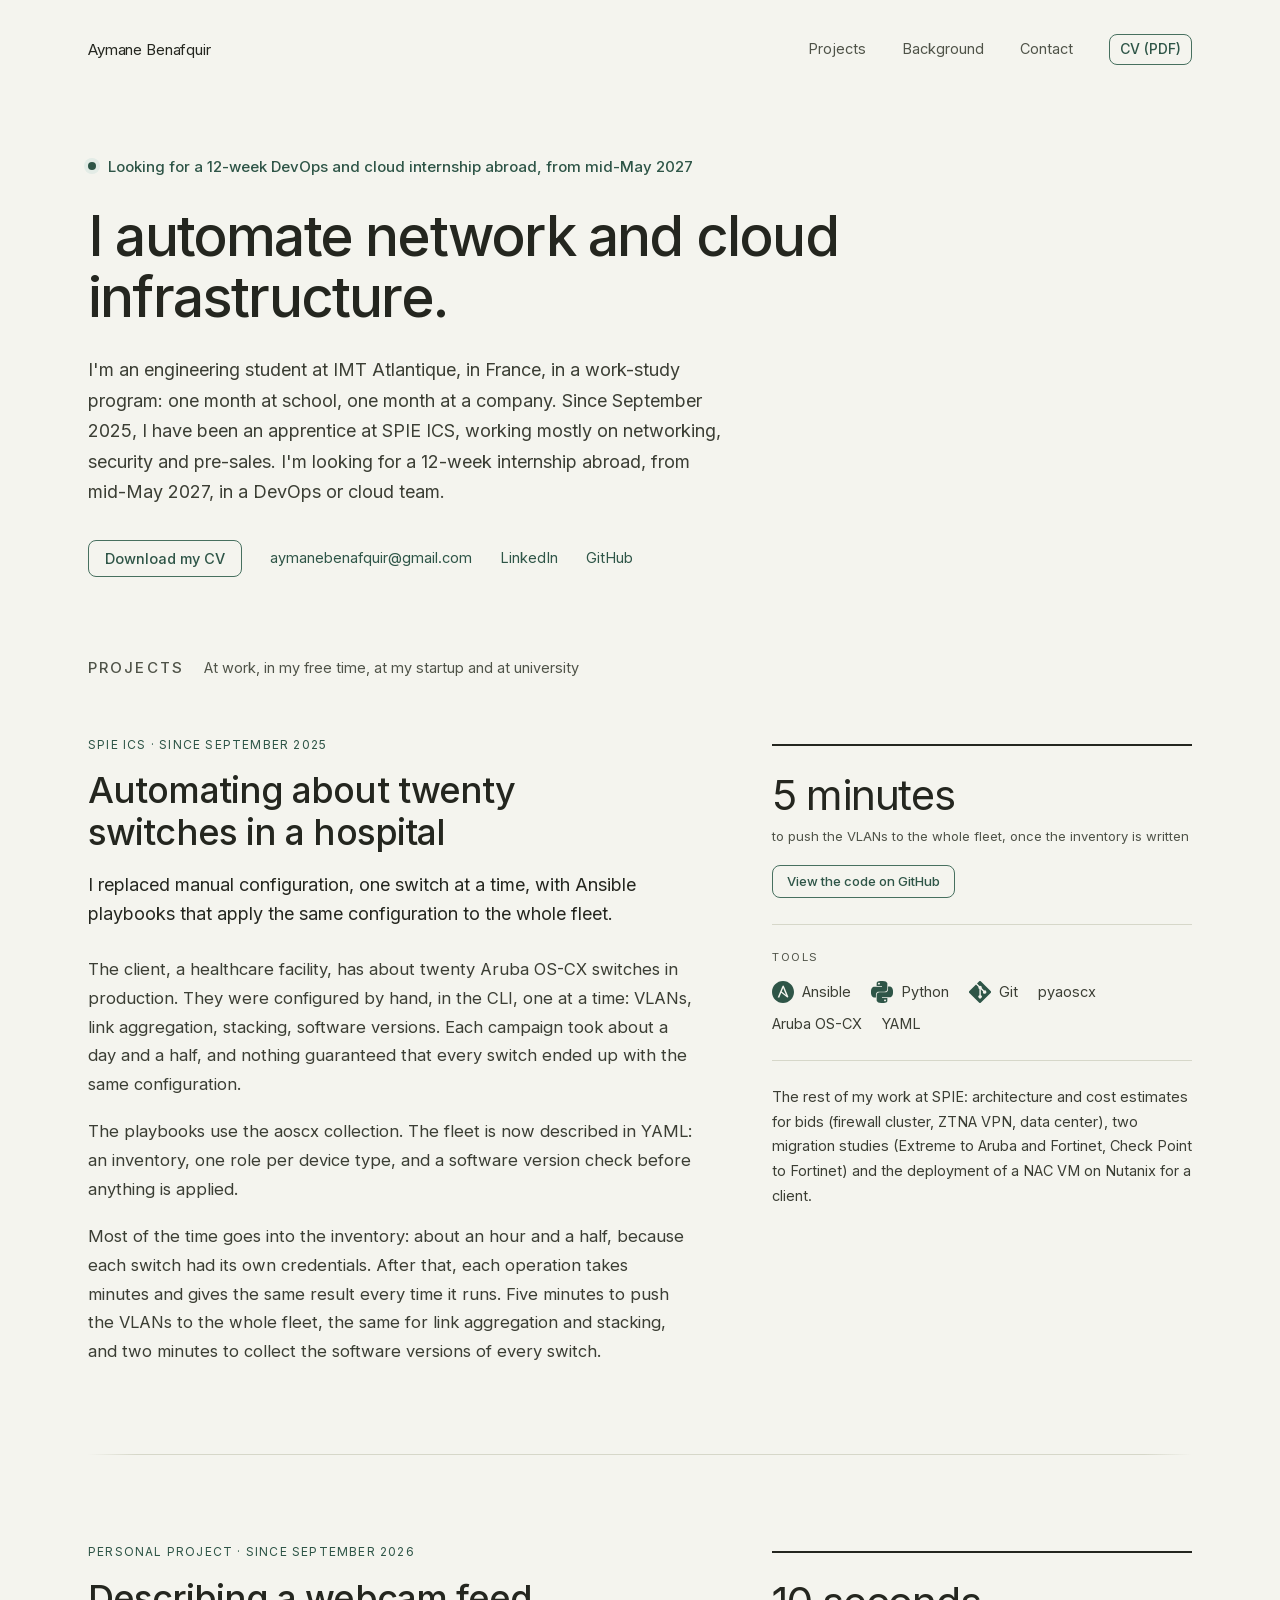
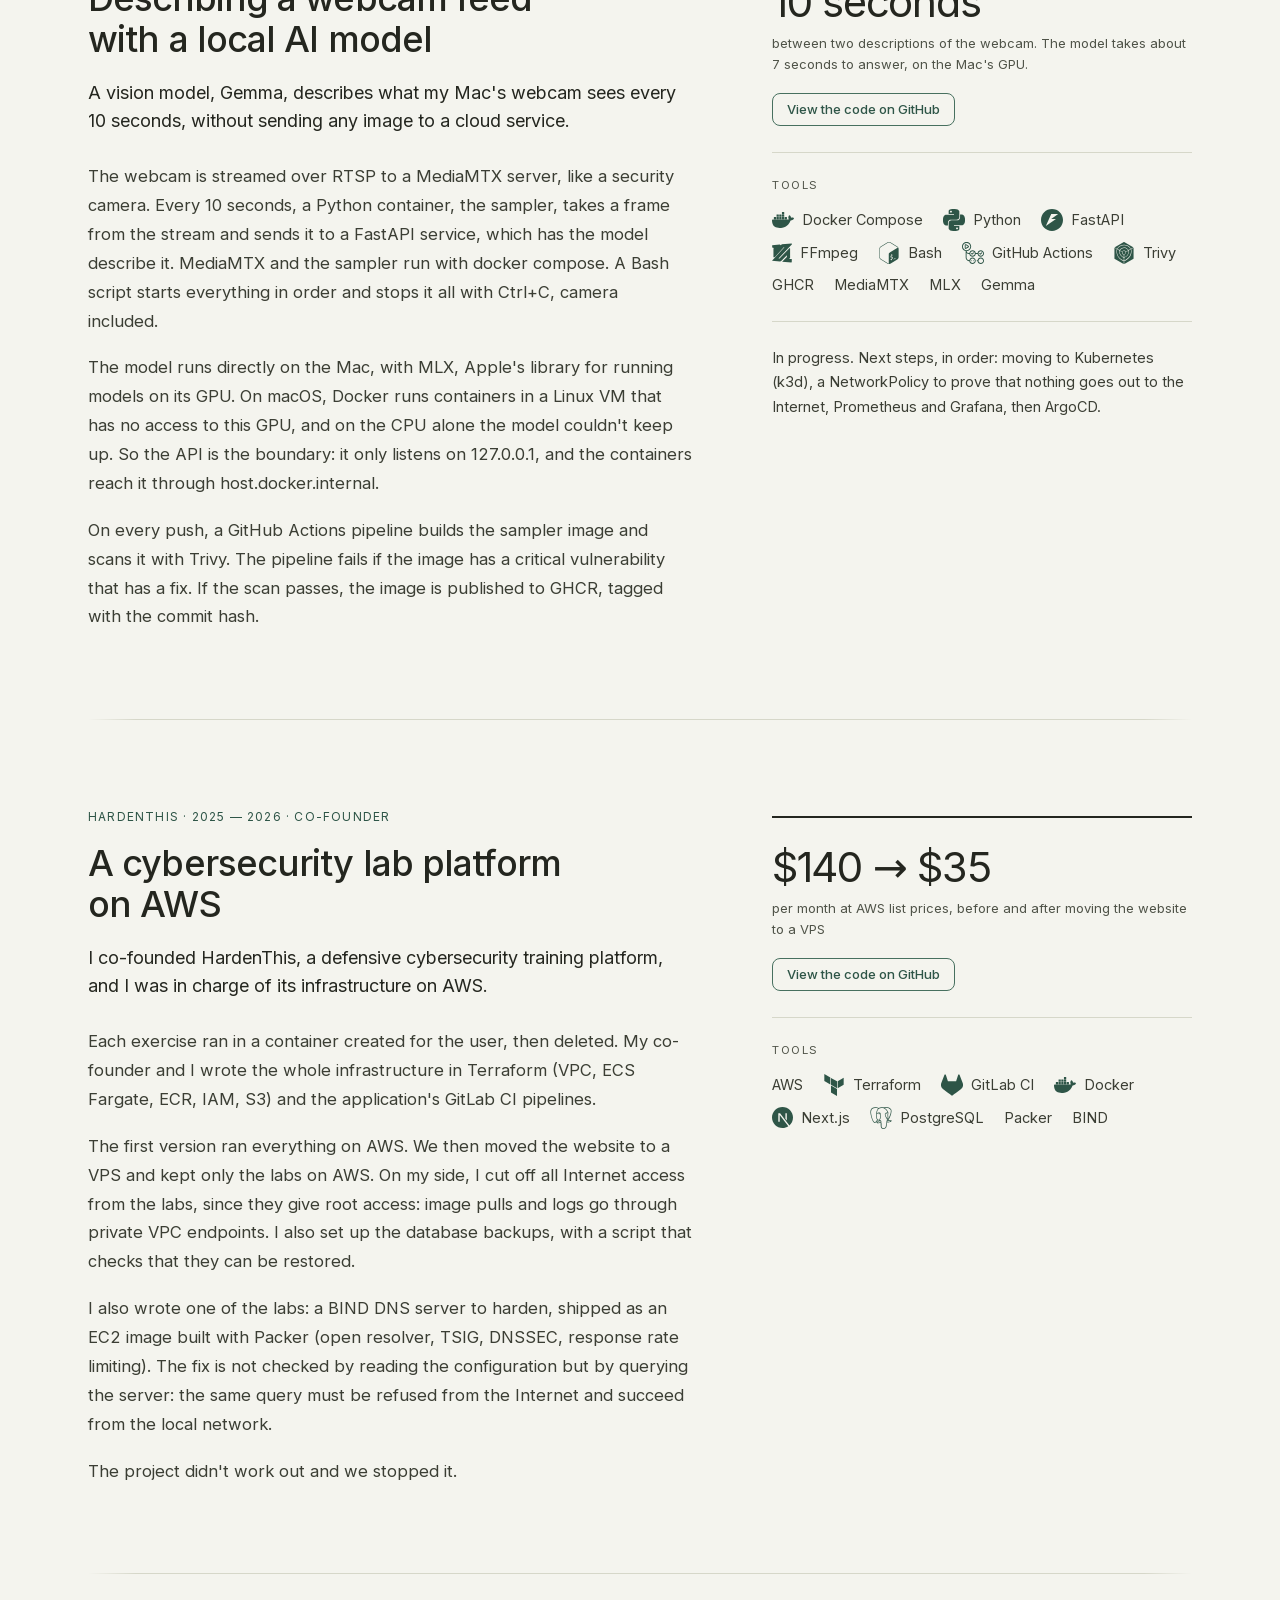
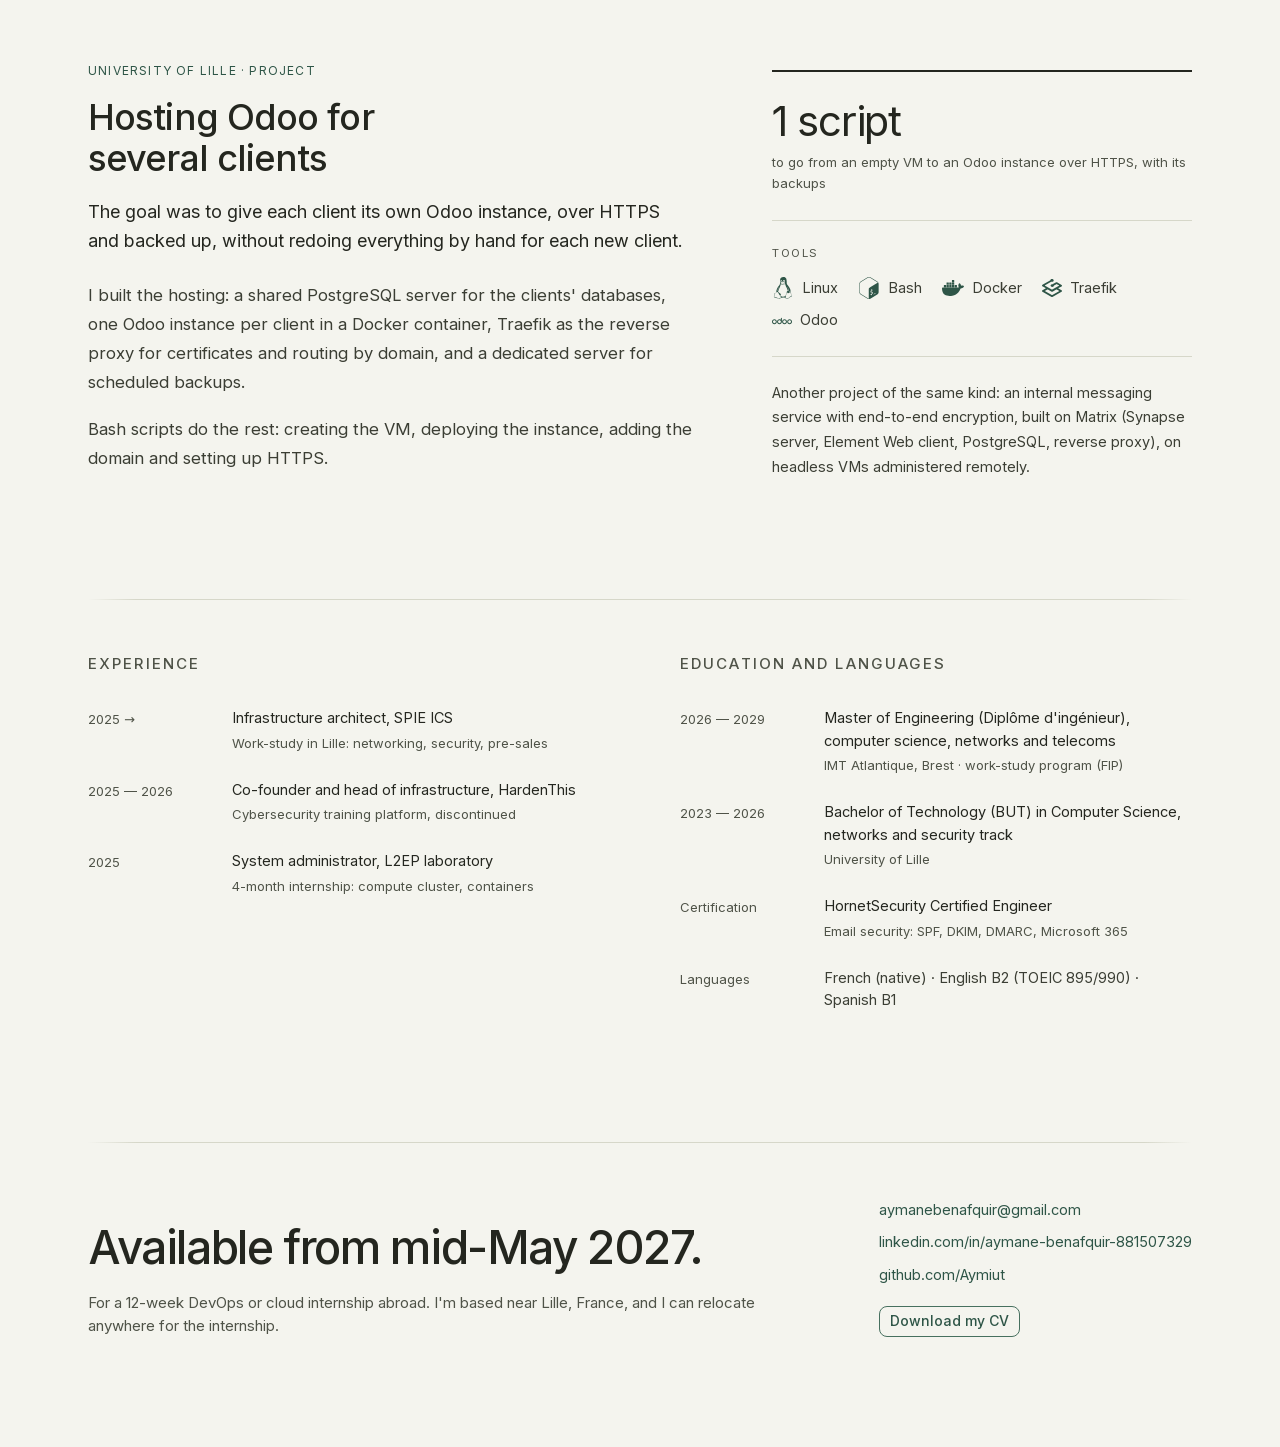
==== en/index.html @ da3a4a82 "Version anglaise du portfolio (/en/) et CV en anglais" ====
<!DOCTYPE html><html lang="en"><head><meta charset="utf-8"><meta name="viewport" content="width=device-width, initial-scale=1"><title>Aymane Benafquir · DevOps and cloud internship</title><meta name="description" content="Engineering student at IMT Atlantique, France, looking for a 12-week DevOps and cloud internship abroad from mid-May 2027. Terraform, Ansible, Docker, AWS, GitLab CI."><meta name="author" content="Aymane Benafquir"><meta name="theme-color" content="#f4f4ee"><link rel="canonical" href="https://aymiut.github.io/en/"><link rel="alternate" hreflang="fr" href="https://aymiut.github.io/"><link rel="alternate" hreflang="en" href="https://aymiut.github.io/en/"><link rel="alternate" hreflang="x-default" href="https://aymiut.github.io/"><meta property="og:type" content="profile"><meta property="og:title" content="Aymane Benafquir · DevOps and cloud internship"><meta property="og:description" content="Engineering student at IMT Atlantique, France, looking for a 12-week DevOps and cloud internship abroad from mid-May 2027. Terraform, Ansible, Docker, AWS, GitLab CI."><meta property="og:locale" content="en_US"><meta property="og:locale:alternate" content="fr_FR"><meta property="og:url" content="https://aymiut.github.io/en/"><link rel="icon" href="/favicon.svg" type="image/svg+xml"><style>@font-face{font-family:Inter-323dec1836a61db6;src:url("/_astro/fonts/e868cdf4720e9ea5.woff2") format("woff2");font-display:swap;unicode-range:U+0000-00FF,U+0131,U+0152-0153,U+02BB-02BC,U+02C6,U+02DA,U+02DC,U+0304,U+0308,U+0329,U+2000-206F,U+20AC,U+2122,U+2191,U+2193,U+2212,U+2215,U+FEFF,U+FFFD;font-weight:100 900;font-style:normal;}@font-face{font-family:"Inter-323dec1836a61db6 fallback: Arial";src:local("Arial");font-display:swap;font-weight:100 900;font-style:normal;size-adjust:107.1194%;ascent-override:90.4365%;descent-override:22.518%;line-gap-override:0%;}:root{--font-inter:Inter-323dec1836a61db6,"Inter-323dec1836a61db6 fallback: Arial",system-ui,-apple-system,"Segoe UI",sans-serif;}</style><link rel="preload" href="/_astro/fonts/e868cdf4720e9ea5.woff2" as="font" type="font/woff2" crossorigin><script type="application/ld+json">{"@context":"https://schema.org","@type":"Person","name":"Aymane Benafquir","jobTitle":"Engineering student, DevOps and cloud","description":"Engineering student at IMT Atlantique, France, looking for a 12-week DevOps and cloud internship abroad from mid-May 2027. Terraform, Ansible, Docker, AWS, GitLab CI.","email":"mailto:aymanebenafquir@gmail.com","url":"https://aymiut.github.io/en/","sameAs":["https://www.linkedin.com/in/aymane-benafquir-881507329","https://github.com/Aymiut"],"worksFor":{"@type":"Organization","name":"SPIE ICS"},"alumniOf":[{"@type":"CollegeOrUniversity","name":"IMT Atlantique"},{"@type":"CollegeOrUniversity","name":"University of Lille"}],"knowsAbout":["DevOps","AWS cloud","Network infrastructure","Ansible","Terraform","Docker","Linux"]}</script><style>:root{color-scheme:light;--ground:#f4f4ee;--surface:#fbfbf6;--ink:#24261f;--body:#3b3e34;--muted:#4f5348;--rule:#d6d7c9;--rule-light:#e3e4d9;--accent:#2e5547;--accent-line:#47705f;--accent-tint:#e3ece6;--accent-tint-strong:#cfddd5;--accent-press:#1f3b31;--font-sans:var(--font-inter);--font-mono:ui-monospace, Menlo, Consolas, monospace;--fs-hero:clamp(36px, 5vw, 56px);--fs-h2:clamp(32px, 4.4vw, 46px);--fs-h3:clamp(26px, 3.4vw, 36px);--fs-stat:42px;--fs-lead:18px;--fs-body:16.5px;--fs-base:15px;--fs-item:14.5px;--fs-small:14.5px;--fs-xs:13px;--fs-eyebrow:12px;--fs-label:11.5px;--ls-hero:-.032em;--ls-tight:-.03em;--ls-h3:-.025em;--ls-title:-.015em;--ls-eyebrow:.1em;--ls-label:.14em;--page-max:1280px;--gutter:88px;--col-gap:80px;--aside-width:420px;--space-hero:56px;--space-band:96px;--space-section:120px;--space-work:80px;--space-case-gap:88px;--space-footer-top:130px;--space-footer-bottom:110px;--radius:8px;--radius-frame:10px;--radius-slot:6px;--rule-fade:48px}@media (width<=1100px){:root{--gutter:40px;--col-gap:56px;--space-hero:48px;--space-band:72px;--space-section:88px;--space-work:64px;--space-case-gap:64px;--space-footer-top:96px;--space-footer-bottom:72px;--rule-fade:24px}}@media (width<=640px){:root{--gutter:24px;--space-case-gap:56px}}*,:before,:after{box-sizing:border-box}html{-webkit-text-size-adjust:100%}@media (prefers-reduced-motion:no-preference){html{scroll-behavior:smooth}}body{background:var(--ground);color:var(--ink);font-family:var(--font-sans);font-size:var(--fs-base);-webkit-font-smoothing:antialiased;-moz-osx-font-smoothing:grayscale;margin:0;line-height:1.55}h1,h2,h3,h4{letter-spacing:var(--ls-title);margin:0;font-weight:500;line-height:1.12}p,figure,ul,ol{margin:0}img,svg{max-width:100%;display:block}a{color:var(--accent);text-underline-offset:3px;text-decoration:none}a:hover{color:var(--accent-line)}a:active{color:var(--accent-press)}:focus{outline:none}:focus-visible{outline:2px solid var(--accent);outline-offset:2px}::selection{background:#2e554738}.button{border:1px solid var(--accent-line);border-radius:var(--radius);color:var(--accent);font:500 14px/1.2 var(--font-sans);cursor:pointer;background:0 0;justify-content:center;align-items:center;gap:6px;padding:6px 10px;display:inline-flex}.button:hover{background:var(--accent-tint);border-color:var(--accent);color:var(--accent)}.button:active{background:var(--accent-tint-strong);color:var(--accent-press)}.shell{width:100%;max-width:var(--page-max);padding-inline:var(--gutter);margin-inline:auto}.rule{background:linear-gradient(to right, transparent, var(--rule) var(--rule-fade), var(--rule) calc(100% - var(--rule-fade)), transparent);border:0;height:1px}.logo-ink{filter:grayscale()contrast(1.05);opacity:.78;mix-blend-mode:multiply}.slot{border:1px dashed var(--rule);border-radius:var(--radius-slot);width:100%;height:100%;color:var(--muted);font:400 10.5px/1.35 var(--font-mono);text-align:center;background:repeating-linear-gradient(135deg,#2e55470d 0 6px,#0000 6px 12px);justify-content:center;align-items:center;padding:4px;display:flex}.logo-ink{object-fit:contain;width:auto;max-width:100%;height:auto;max-height:100%}.timeline__title[data-astro-cid-iuxs3ju7]{color:var(--muted);font-size:var(--fs-base);letter-spacing:var(--ls-label);text-transform:uppercase;margin-bottom:34px}.timeline__list[data-astro-cid-iuxs3ju7]{flex-direction:column;gap:26px;padding:0;list-style:none;display:flex}.timeline__row[data-astro-cid-iuxs3ju7]{font-size:var(--fs-item);grid-template-columns:120px 1fr;gap:24px;display:grid}.timeline__date[data-astro-cid-iuxs3ju7]{color:var(--muted);font-size:var(--fs-xs);padding-top:2px}.timeline__detail[data-astro-cid-iuxs3ju7]{color:var(--muted);font-size:var(--fs-xs);margin-top:3px}.timeline__plain[data-astro-cid-iuxs3ju7]{color:var(--body)}@media (width<=640px){.timeline__row[data-astro-cid-iuxs3ju7]{grid-template-columns:1fr;gap:6px}.timeline__date[data-astro-cid-iuxs3ju7]{padding-top:0}}.background[data-astro-cid-ten37dqi]{padding-top:var(--space-section);scroll-margin-top:32px}.background__grid[data-astro-cid-ten37dqi]{gap:var(--col-gap);grid-template-columns:1fr 1fr;padding-top:56px;display:grid}@media (width<=900px){.background__grid[data-astro-cid-ten37dqi]{grid-template-columns:1fr;gap:48px}}.contact[data-astro-cid-ubqjqawr]{padding-block:var(--space-footer-top) var(--space-footer-bottom);scroll-margin-top:32px}.contact__grid[data-astro-cid-ubqjqawr]{grid-template-columns:1fr auto;align-items:end;gap:64px;margin-top:56px;display:grid}.contact__title[data-astro-cid-ubqjqawr]{max-width:20ch;font-size:var(--fs-h2);letter-spacing:var(--ls-tight);text-wrap:pretty;margin-bottom:18px;line-height:1.1}.contact__subtitle[data-astro-cid-ubqjqawr]{color:var(--muted);font-size:var(--fs-base)}.contact__links[data-astro-cid-ubqjqawr]{font-size:var(--fs-item);flex-direction:column;align-items:flex-start;gap:10px;display:flex}.contact__cv[data-astro-cid-ubqjqawr]{margin-top:10px}@media (width<=900px){.contact__grid[data-astro-cid-ubqjqawr]{grid-template-columns:1fr;align-items:start;gap:40px;margin-top:44px}}.hero[data-astro-cid-ge2uvauf]{padding-top:var(--space-hero)}.hero__inner[data-astro-cid-ge2uvauf]{max-width:960px}.hero__status[data-astro-cid-ge2uvauf]{color:var(--accent);font-size:var(--fs-base);text-wrap:pretty;align-items:flex-start;gap:12px;margin-bottom:28px;font-weight:500;display:flex}.hero__status[data-astro-cid-ge2uvauf]:before{content:"";background:var(--accent);width:8px;height:8px;box-shadow:0 0 0 4px var(--accent-tint);border-radius:50%;flex:none;margin-top:calc(.775em - 4px)}.hero__title[data-astro-cid-ge2uvauf]{font-size:var(--fs-hero);letter-spacing:var(--ls-hero);text-wrap:pretty;line-height:1.08}.hero__lead[data-astro-cid-ge2uvauf]{max-width:60ch;color:var(--body);font-size:var(--fs-lead);text-wrap:pretty;margin-top:28px;line-height:1.7}.hero__actions[data-astro-cid-ge2uvauf]{font-size:var(--fs-item);flex-wrap:wrap;align-items:center;gap:12px 28px;margin-top:32px;display:flex}.hero__cv[data-astro-cid-ge2uvauf]{font-size:var(--fs-item);padding:9px 16px}@media (width<=1100px){.hero__status[data-astro-cid-ge2uvauf]{margin-bottom:22px}.hero__lead[data-astro-cid-ge2uvauf]{margin-top:22px}}.site-header[data-astro-cid-fzpbxy5g]{align-items:center;gap:36px;padding-block:34px;display:flex}.site-header__name[data-astro-cid-fzpbxy5g]{font-size:var(--fs-base);letter-spacing:-.01em;margin-right:auto}.site-header__nav[data-astro-cid-fzpbxy5g]{font-size:var(--fs-small);align-items:center;gap:36px;display:flex}.site-header__link[data-astro-cid-fzpbxy5g]{color:var(--muted)}.site-header__link[data-astro-cid-fzpbxy5g]:hover{color:var(--accent)}@media (width<=700px){.site-header[data-astro-cid-fzpbxy5g]{flex-wrap:wrap;gap:16px 24px;padding-block:24px}.site-header__name[data-astro-cid-fzpbxy5g]{flex:1 0 100%;margin-right:0}.site-header__nav[data-astro-cid-fzpbxy5g]{gap:20px;margin-right:auto}}.tool-icon[data-astro-cid-k4aetswt]{color:var(--accent);display:inline-flex}.tool-icon[data-astro-cid-k4aetswt] svg{width:auto;height:var(--tool-icon-height)}.case[data-astro-cid-p5wr5ghm]{grid-template-columns:1fr var(--aside-width);column-gap:var(--col-gap);grid-template-rows:auto 1fr;grid-template-areas:"head aside""body aside";display:grid}.case__head[data-astro-cid-p5wr5ghm]{grid-area:head}.case__body[data-astro-cid-p5wr5ghm]{grid-area:body}.case__aside[data-astro-cid-p5wr5ghm]{grid-area:aside;align-self:start;padding-top:8px}.case__eyebrow[data-astro-cid-p5wr5ghm]{color:var(--accent);font-size:var(--fs-eyebrow);letter-spacing:var(--ls-eyebrow);text-transform:uppercase;margin-bottom:16px}.case__title[data-astro-cid-p5wr5ghm]{max-width:22ch;font-size:var(--fs-h3);letter-spacing:var(--ls-h3);text-wrap:pretty;margin-bottom:18px;line-height:1.15}.case__summary[data-astro-cid-p5wr5ghm]{max-width:58ch;color:var(--ink);font-size:var(--fs-lead);text-wrap:pretty;margin-bottom:26px;line-height:1.6}.case__text[data-astro-cid-p5wr5ghm]{max-width:62ch;color:var(--body);font-size:var(--fs-body);line-height:1.75}.case__text[data-astro-cid-p5wr5ghm]+.case__text[data-astro-cid-p5wr5ghm]{margin-top:18px}.case__block[data-astro-cid-p5wr5ghm]{border-top:1px solid var(--rule);padding:24px 0}.case__block[data-astro-cid-p5wr5ghm]:last-child{padding-bottom:0}.case__block--stat[data-astro-cid-p5wr5ghm]{border-top:2px solid var(--ink);padding:28px 0 26px}.case__stat[data-astro-cid-p5wr5ghm]{font-size:var(--fs-stat);letter-spacing:var(--ls-tight);line-height:1}.case__stat-caption[data-astro-cid-p5wr5ghm]{color:var(--muted);font-size:var(--fs-xs);margin-top:10px;line-height:1.6}.case__code[data-astro-cid-p5wr5ghm]{font-size:var(--fs-xs);margin-top:18px;padding:8px 14px}.case__label[data-astro-cid-p5wr5ghm]{color:var(--muted);font-size:var(--fs-label);letter-spacing:var(--ls-label);text-transform:uppercase;margin-bottom:14px}.case__tools[data-astro-cid-p5wr5ghm]{flex-wrap:wrap;align-items:center;gap:10px 20px;padding:0;list-style:none;display:flex}.case__tool[data-astro-cid-p5wr5ghm]{align-items:center;gap:8px;display:inline-flex}.case__tool-name[data-astro-cid-p5wr5ghm]{color:var(--body);font-size:var(--fs-item)}.case__note[data-astro-cid-p5wr5ghm]{color:var(--body);font-size:var(--fs-small);line-height:1.7}.case__shot[data-astro-cid-p5wr5ghm]{border-radius:var(--radius-frame);background:var(--surface);height:210px;box-shadow:0 0 0 1px var(--rule);overflow:hidden}.case__shot[data-astro-cid-p5wr5ghm] img{object-fit:cover;width:100%;height:100%}@media (width<=1100px){.case[data-astro-cid-p5wr5ghm]{grid-template:"head""aside""body"/1fr}.case__aside[data-astro-cid-p5wr5ghm]{max-width:520px;margin-bottom:36px;padding-top:0}}.work[data-astro-cid-2bvzee3v]{padding-top:var(--space-work);scroll-margin-top:32px}.work__head[data-astro-cid-2bvzee3v]{align-items:baseline;gap:20px;margin-bottom:56px;display:flex}.work__title[data-astro-cid-2bvzee3v]{color:var(--muted);font-size:var(--fs-base);letter-spacing:var(--ls-label);text-transform:uppercase}.work__gloss[data-astro-cid-2bvzee3v]{color:var(--muted);font-size:var(--fs-small)}.work__list[data-astro-cid-2bvzee3v]{gap:var(--space-case-gap);flex-direction:column;display:flex}@media (width<=700px){.work__head[data-astro-cid-2bvzee3v]{flex-direction:column;gap:10px;margin-bottom:48px}}
</style></head><body><header class="site-header shell" data-astro-cid-fzpbxy5g><span class="site-header__name" data-astro-cid-fzpbxy5g>Aymane Benafquir</span><nav class="site-header__nav" aria-label="Page sections" data-astro-cid-fzpbxy5g><a class="site-header__link" href="#projects" data-astro-cid-fzpbxy5g>Projects</a><a class="site-header__link" href="#background" data-astro-cid-fzpbxy5g>Background</a><a class="site-header__link" href="#contact" data-astro-cid-fzpbxy5g>Contact</a></nav><a class="button" href="/cv/aymane-benafquir-en.pdf" target="_blank" rel="noopener" data-astro-cid-fzpbxy5g>CV (PDF)</a></header><main><section class="hero shell" aria-labelledby="hero-title" data-astro-cid-ge2uvauf><div class="hero__inner" data-astro-cid-ge2uvauf><p class="hero__status" data-astro-cid-ge2uvauf>Looking for a 12-⁠week DevOps and cloud internship abroad, from mid-⁠May 2027</p><h1 class="hero__title" id="hero-title" data-astro-cid-ge2uvauf>I automate network and cloud infrastructure.</h1><p class="hero__lead" data-astro-cid-ge2uvauf>I&#39;m an engineering student at IMT Atlantique, in France, in a work-study program: one month at school, one month at a company. Since September 2025, I have been an apprentice at SPIE ICS, working mostly on networking, security and pre-sales. I&#39;m looking for a 12-⁠week internship abroad, from mid-⁠May 2027, in a DevOps or cloud team.</p><!-- Ce qu'un recruteur cherche en arrivant : le CV, le code, un moyen de répondre. --><div class="hero__actions" data-astro-cid-ge2uvauf><a class="button hero__cv" href="/cv/aymane-benafquir-en.pdf" target="_blank" rel="noopener" data-astro-cid-ge2uvauf>Download my CV</a><a href="mailto:aymanebenafquir@gmail.com" data-astro-cid-ge2uvauf>aymanebenafquir@gmail.com</a><a href="https://www.linkedin.com/in/aymane-benafquir-881507329" target="_blank" rel="noopener" data-astro-cid-ge2uvauf>LinkedIn</a><a href="https://github.com/Aymiut" target="_blank" rel="noopener" data-astro-cid-ge2uvauf>GitHub</a></div></div></section><section class="work shell" id="projects" aria-labelledby="work-title" data-astro-cid-2bvzee3v><div class="work__head" data-astro-cid-2bvzee3v><h2 class="work__title" id="work-title" data-astro-cid-2bvzee3v>Projects</h2><p class="work__gloss" data-astro-cid-2bvzee3v>At work, in my free time, at my startup and at university</p></div><div class="work__list" data-astro-cid-2bvzee3v><!-- Trois zones : l'en-tête et le résumé, la colonne du chiffre, puis le détail. Sur grand écran
     la colonne du chiffre est à droite du texte ; en une colonne, elle passe avant le détail pour
     qu'un lecteur pressé ait le chiffre, le code et les outils sans lire les paragraphes. --><article class="case" data-astro-cid-p5wr5ghm><header class="case__head" data-astro-cid-p5wr5ghm><p class="case__eyebrow" data-astro-cid-p5wr5ghm>SPIE ICS · since September 2025</p><h3 class="case__title" data-astro-cid-p5wr5ghm>Automating about twenty switches in a hospital</h3><p class="case__summary" data-astro-cid-p5wr5ghm>I replaced manual configuration, one switch at a time, with Ansible playbooks that apply the same configuration to the whole fleet.</p></header><div class="case__aside" data-astro-cid-p5wr5ghm><div class="case__block case__block--stat" data-astro-cid-p5wr5ghm><p class="case__stat" data-astro-cid-p5wr5ghm>5 minutes</p><p class="case__stat-caption" data-astro-cid-p5wr5ghm>to push the VLANs to the whole fleet, once the inventory is written</p><a class="button case__code" href="https://github.com/Aymiut/ansible-aruba-oscx" target="_blank" rel="noopener" data-astro-cid-p5wr5ghm>View the code on GitHub</a></div><div class="case__block" data-astro-cid-p5wr5ghm><p class="case__label" data-astro-cid-p5wr5ghm>Tools</p><ul class="case__tools" data-astro-cid-p5wr5ghm><li class="case__tool" data-astro-cid-p5wr5ghm><span class="tool-icon" style="--tool-icon-height: 22px" data-astro-cid-k4aetswt><svg fill="currentColor" role="img" viewBox="0 0 24 24" xmlns="http://www.w3.org/2000/svg"><title>Ansible</title><path d="M10.617 11.473l4.686 3.695-3.102-7.662zM12 0C5.371 0 0 5.371 0 12s5.371 12 12 12 12-5.371 12-12S18.629 0 12 0zm5.797 17.305c-.011.471-.403.842-.875.83-.236 0-.416-.09-.664-.293l-6.19-5-2.079 5.203H6.191L11.438 5.44c.124-.314.427-.52.764-.506.326-.014.63.189.742.506l4.774 11.494c.045.111.08.234.08.348-.001.009-.001.009-.001.023z"/></svg></span><span class="case__tool-name" data-astro-cid-p5wr5ghm>Ansible</span></li><li class="case__tool" data-astro-cid-p5wr5ghm><span class="tool-icon" style="--tool-icon-height: 22px" data-astro-cid-k4aetswt><svg fill="currentColor" role="img" viewBox="0 0 24 24" xmlns="http://www.w3.org/2000/svg"><title>Python</title><path d="M14.25.18l.9.2.73.26.59.3.45.32.34.34.25.34.16.33.1.3.04.26.02.2-.01.13V8.5l-.05.63-.13.55-.21.46-.26.38-.3.31-.33.25-.35.19-.35.14-.33.1-.3.07-.26.04-.21.02H8.77l-.69.05-.59.14-.5.22-.41.27-.33.32-.27.35-.2.36-.15.37-.1.35-.07.32-.04.27-.02.21v3.06H3.17l-.21-.03-.28-.07-.32-.12-.35-.18-.36-.26-.36-.36-.35-.46-.32-.59-.28-.73-.21-.88-.14-1.05-.05-1.23.06-1.22.16-1.04.24-.87.32-.71.36-.57.4-.44.42-.33.42-.24.4-.16.36-.1.32-.05.24-.01h.16l.06.01h8.16v-.83H6.18l-.01-2.75-.02-.37.05-.34.11-.31.17-.28.25-.26.31-.23.38-.2.44-.18.51-.15.58-.12.64-.1.71-.06.77-.04.84-.02 1.27.05zm-6.3 1.98l-.23.33-.08.41.08.41.23.34.33.22.41.09.41-.09.33-.22.23-.34.08-.41-.08-.41-.23-.33-.33-.22-.41-.09-.41.09zm13.09 3.95l.28.06.32.12.35.18.36.27.36.35.35.47.32.59.28.73.21.88.14 1.04.05 1.23-.06 1.23-.16 1.04-.24.86-.32.71-.36.57-.4.45-.42.33-.42.24-.4.16-.36.09-.32.05-.24.02-.16-.01h-8.22v.82h5.84l.01 2.76.02.36-.05.34-.11.31-.17.29-.25.25-.31.24-.38.2-.44.17-.51.15-.58.13-.64.09-.71.07-.77.04-.84.01-1.27-.04-1.07-.14-.9-.2-.73-.25-.59-.3-.45-.33-.34-.34-.25-.34-.16-.33-.1-.3-.04-.25-.02-.2.01-.13v-5.34l.05-.64.13-.54.21-.46.26-.38.3-.32.33-.24.35-.2.35-.14.33-.1.3-.06.26-.04.21-.02.13-.01h5.84l.69-.05.59-.14.5-.21.41-.28.33-.32.27-.35.2-.36.15-.36.1-.35.07-.32.04-.28.02-.21V6.07h2.09l.14.01zm-6.47 14.25l-.23.33-.08.41.08.41.23.33.33.23.41.08.41-.08.33-.23.23-.33.08-.41-.08-.41-.23-.33-.33-.23-.41-.08-.41.08z"/></svg></span><span class="case__tool-name" data-astro-cid-p5wr5ghm>Python</span></li><li class="case__tool" data-astro-cid-p5wr5ghm><span class="tool-icon" style="--tool-icon-height: 22px" data-astro-cid-k4aetswt><svg fill="currentColor" role="img" viewBox="0 0 24 24" xmlns="http://www.w3.org/2000/svg"><title>Git</title><path d="M13.09 23.549a1.54 1.54 0 0 1-2.18 0L.451 13.089a1.54 1.54 0 0 1 0-2.179l7.191-7.19 2.733 2.733a1.85 1.85 0 0 0 .964 2.326v6.66a1.849 1.849 0 1 0 1.54 0V8.957l2.508 2.508a1.85 1.85 0 1 0 1.09-1.09l-2.634-2.634a1.85 1.85 0 0 0-2.378-2.377L8.73 2.63 10.91.451a1.54 1.54 0 0 1 2.179 0l10.459 10.46a1.54 1.54 0 0 1 0 2.179z"/></svg></span><span class="case__tool-name" data-astro-cid-p5wr5ghm>Git</span></li><li class="case__tool" data-astro-cid-p5wr5ghm><span class="case__tool-name" data-astro-cid-p5wr5ghm>pyaoscx</span></li><li class="case__tool" data-astro-cid-p5wr5ghm><span class="case__tool-name" data-astro-cid-p5wr5ghm>Aruba OS-CX</span></li><li class="case__tool" data-astro-cid-p5wr5ghm><span class="case__tool-name" data-astro-cid-p5wr5ghm>YAML</span></li></ul></div><p class="case__block case__note" data-astro-cid-p5wr5ghm>The rest of my work at SPIE: architecture and cost estimates for bids (firewall cluster, ZTNA VPN, data center), two migration studies (Extreme to Aruba and Fortinet, Check Point to Fortinet) and the deployment of a NAC VM on Nutanix for a client.</p></div><div class="case__body" data-astro-cid-p5wr5ghm><p class="case__text" data-astro-cid-p5wr5ghm>The client, a healthcare facility, has about twenty Aruba OS-CX switches in production. They were configured by hand, in the CLI, one at a time: VLANs, link aggregation, stacking, software versions. Each campaign took about a day and a half, and nothing guaranteed that every switch ended up with the same configuration.</p><p class="case__text" data-astro-cid-p5wr5ghm>The playbooks use the aoscx collection. The fleet is now described in YAML: an inventory, one role per device type, and a software version check before anything is applied.</p><p class="case__text" data-astro-cid-p5wr5ghm>Most of the time goes into the inventory: about an hour and a half, because each switch had its own credentials. After that, each operation takes minutes and gives the same result every time it runs. Five minutes to push the VLANs to the whole fleet, the same for link aggregation and stacking, and two minutes to collect the software versions of every switch.</p></div></article><div class="rule"></div><!-- Trois zones : l'en-tête et le résumé, la colonne du chiffre, puis le détail. Sur grand écran
     la colonne du chiffre est à droite du texte ; en une colonne, elle passe avant le détail pour
     qu'un lecteur pressé ait le chiffre, le code et les outils sans lire les paragraphes. --><article class="case" data-astro-cid-p5wr5ghm><header class="case__head" data-astro-cid-p5wr5ghm><p class="case__eyebrow" data-astro-cid-p5wr5ghm>Personal project · since September 2026</p><h3 class="case__title" data-astro-cid-p5wr5ghm>Describing a webcam feed with a local AI model</h3><p class="case__summary" data-astro-cid-p5wr5ghm>A vision model, Gemma, describes what my Mac&#39;s webcam sees every 10 seconds, without sending any image to a cloud service.</p></header><div class="case__aside" data-astro-cid-p5wr5ghm><div class="case__block case__block--stat" data-astro-cid-p5wr5ghm><p class="case__stat" data-astro-cid-p5wr5ghm>10 seconds</p><p class="case__stat-caption" data-astro-cid-p5wr5ghm>between two descriptions of the webcam. The model takes about 7 seconds to answer, on the Mac&#39;s GPU.</p><a class="button case__code" href="https://github.com/Aymiut/local-vision-assistant" target="_blank" rel="noopener" data-astro-cid-p5wr5ghm>View the code on GitHub</a></div><div class="case__block" data-astro-cid-p5wr5ghm><p class="case__label" data-astro-cid-p5wr5ghm>Tools</p><ul class="case__tools" data-astro-cid-p5wr5ghm><li class="case__tool" data-astro-cid-p5wr5ghm><span class="tool-icon" style="--tool-icon-height: 22px" data-astro-cid-k4aetswt><svg fill="currentColor" role="img" viewBox="0 0 24 24" xmlns="http://www.w3.org/2000/svg"><title>Docker Compose</title><path d="M13.983 11.078h2.119a.186.186 0 00.186-.185V9.006a.186.186 0 00-.186-.186h-2.119a.185.185 0 00-.185.185v1.888c0 .102.083.185.185.185m-2.954-5.43h2.118a.186.186 0 00.186-.186V3.574a.186.186 0 00-.186-.185h-2.118a.185.185 0 00-.185.185v1.888c0 .102.082.185.185.185m0 2.716h2.118a.187.187 0 00.186-.186V6.29a.186.186 0 00-.186-.185h-2.118a.185.185 0 00-.185.185v1.887c0 .102.082.185.185.186m-2.93 0h2.12a.186.186 0 00.184-.186V6.29a.185.185 0 00-.185-.185H8.1a.185.185 0 00-.185.185v1.887c0 .102.083.185.185.186m-2.964 0h2.119a.186.186 0 00.185-.186V6.29a.185.185 0 00-.185-.185H5.136a.186.186 0 00-.186.185v1.887c0 .102.084.185.186.186m5.893 2.715h2.118a.186.186 0 00.186-.185V9.006a.186.186 0 00-.186-.186h-2.118a.185.185 0 00-.185.185v1.888c0 .102.082.185.185.185m-2.93 0h2.12a.185.185 0 00.184-.185V9.006a.185.185 0 00-.184-.186h-2.12a.185.185 0 00-.184.185v1.888c0 .102.083.185.185.185m-2.964 0h2.119a.185.185 0 00.185-.185V9.006a.185.185 0 00-.184-.186h-2.12a.186.186 0 00-.186.186v1.887c0 .102.084.185.186.185m-2.92 0h2.12a.185.185 0 00.184-.185V9.006a.185.185 0 00-.184-.186h-2.12a.185.185 0 00-.184.185v1.888c0 .102.082.185.185.185M23.763 9.89c-.065-.051-.672-.51-1.954-.51-.338.001-.676.03-1.01.087-.248-1.7-1.653-2.53-1.716-2.566l-.344-.199-.226.327c-.284.438-.49.922-.612 1.43-.23.97-.09 1.882.403 2.661-.595.332-1.55.413-1.744.42H.751a.751.751 0 00-.75.748 11.376 11.376 0 00.692 4.062c.545 1.428 1.355 2.48 2.41 3.124 1.18.723 3.1 1.137 5.275 1.137.983.003 1.963-.086 2.93-.266a12.248 12.248 0 003.823-1.389c.98-.567 1.86-1.288 2.61-2.136 1.252-1.418 1.998-2.997 2.553-4.4h.221c1.372 0 2.215-.549 2.68-1.009.309-.293.55-.65.707-1.046l.098-.288Z"/></svg></span><span class="case__tool-name" data-astro-cid-p5wr5ghm>Docker Compose</span></li><li class="case__tool" data-astro-cid-p5wr5ghm><span class="tool-icon" style="--tool-icon-height: 22px" data-astro-cid-k4aetswt><svg fill="currentColor" role="img" viewBox="0 0 24 24" xmlns="http://www.w3.org/2000/svg"><title>Python</title><path d="M14.25.18l.9.2.73.26.59.3.45.32.34.34.25.34.16.33.1.3.04.26.02.2-.01.13V8.5l-.05.63-.13.55-.21.46-.26.38-.3.31-.33.25-.35.19-.35.14-.33.1-.3.07-.26.04-.21.02H8.77l-.69.05-.59.14-.5.22-.41.27-.33.32-.27.35-.2.36-.15.37-.1.35-.07.32-.04.27-.02.21v3.06H3.17l-.21-.03-.28-.07-.32-.12-.35-.18-.36-.26-.36-.36-.35-.46-.32-.59-.28-.73-.21-.88-.14-1.05-.05-1.23.06-1.22.16-1.04.24-.87.32-.71.36-.57.4-.44.42-.33.42-.24.4-.16.36-.1.32-.05.24-.01h.16l.06.01h8.16v-.83H6.18l-.01-2.75-.02-.37.05-.34.11-.31.17-.28.25-.26.31-.23.38-.2.44-.18.51-.15.58-.12.64-.1.71-.06.77-.04.84-.02 1.27.05zm-6.3 1.98l-.23.33-.08.41.08.41.23.34.33.22.41.09.41-.09.33-.22.23-.34.08-.41-.08-.41-.23-.33-.33-.22-.41-.09-.41.09zm13.09 3.95l.28.06.32.12.35.18.36.27.36.35.35.47.32.59.28.73.21.88.14 1.04.05 1.23-.06 1.23-.16 1.04-.24.86-.32.71-.36.57-.4.45-.42.33-.42.24-.4.16-.36.09-.32.05-.24.02-.16-.01h-8.22v.82h5.84l.01 2.76.02.36-.05.34-.11.31-.17.29-.25.25-.31.24-.38.2-.44.17-.51.15-.58.13-.64.09-.71.07-.77.04-.84.01-1.27-.04-1.07-.14-.9-.2-.73-.25-.59-.3-.45-.33-.34-.34-.25-.34-.16-.33-.1-.3-.04-.25-.02-.2.01-.13v-5.34l.05-.64.13-.54.21-.46.26-.38.3-.32.33-.24.35-.2.35-.14.33-.1.3-.06.26-.04.21-.02.13-.01h5.84l.69-.05.59-.14.5-.21.41-.28.33-.32.27-.35.2-.36.15-.36.1-.35.07-.32.04-.28.02-.21V6.07h2.09l.14.01zm-6.47 14.25l-.23.33-.08.41.08.41.23.33.33.23.41.08.41-.08.33-.23.23-.33.08-.41-.08-.41-.23-.33-.33-.23-.41-.08-.41.08z"/></svg></span><span class="case__tool-name" data-astro-cid-p5wr5ghm>Python</span></li><li class="case__tool" data-astro-cid-p5wr5ghm><span class="tool-icon" style="--tool-icon-height: 22px" data-astro-cid-k4aetswt><svg fill="currentColor" role="img" viewBox="0 0 24 24" xmlns="http://www.w3.org/2000/svg"><title>FastAPI</title><path d="M12 .0387C5.3729.0384.0003 5.3931 0 11.9988c-.001 6.6066 5.372 11.9628 12 11.9625 6.628.0003 12.001-5.3559 12-11.9625-.0003-6.6057-5.3729-11.9604-12-11.96m-.829 5.4153h7.55l-7.5805 5.3284h5.1828L5.279 18.5436q2.9466-6.5444 5.892-13.0896"/></svg></span><span class="case__tool-name" data-astro-cid-p5wr5ghm>FastAPI</span></li><li class="case__tool" data-astro-cid-p5wr5ghm><span class="tool-icon" style="--tool-icon-height: 20px" data-astro-cid-k4aetswt><svg fill="currentColor" role="img" viewBox="0 0 24 24" xmlns="http://www.w3.org/2000/svg"><title>FFmpeg</title><path d="M21.72 17.91V6.5l-.53-.49L9.05 18.52l-1.29-.06L24 1.53l-.33-.95-11.93 1-5.75 6.6v-.23l4.7-5.39-1.38-.77-9.11.77v2.85l1.91.46v.01l.19-.01-.56.66v10.6c.609-.126 1.22-.241 1.83-.36L14.12 5.22l.83-.04L0 21.44l9.67.82 1.35-.77 6.82-6.74v2.15l-5.72 5.57 11.26.95.35-.94v-3.16l-3.29-.18c.434-.403.858-.816 1.28-1.23z"/></svg></span><span class="case__tool-name" data-astro-cid-p5wr5ghm>FFmpeg</span></li><li class="case__tool" data-astro-cid-p5wr5ghm><span class="tool-icon" style="--tool-icon-height: 22px" data-astro-cid-k4aetswt><svg fill="currentColor" role="img" viewBox="0 0 24 24" xmlns="http://www.w3.org/2000/svg"><title>Bash</title><path d="M21.038,4.9l-7.577-4.498C13.009,0.134,12.505,0,12,0c-0.505,0-1.009,0.134-1.462,0.403L2.961,4.9 C2.057,5.437,1.5,6.429,1.5,7.503v8.995c0,1.073,0.557,2.066,1.462,2.603l7.577,4.497C10.991,23.866,11.495,24,12,24 c0.505,0,1.009-0.134,1.461-0.402l7.577-4.497c0.904-0.537,1.462-1.529,1.462-2.603V7.503C22.5,6.429,21.943,5.437,21.038,4.9z M15.17,18.946l0.013,0.646c0.001,0.078-0.05,0.167-0.111,0.198l-0.383,0.22c-0.061,0.031-0.111-0.007-0.112-0.085L14.57,19.29 c-0.328,0.136-0.66,0.169-0.872,0.084c-0.04-0.016-0.057-0.075-0.041-0.142l0.139-0.584c0.011-0.046,0.036-0.092,0.069-0.121 c0.012-0.011,0.024-0.02,0.036-0.026c0.022-0.011,0.043-0.014,0.062-0.006c0.229,0.077,0.521,0.041,0.802-0.101 c0.357-0.181,0.596-0.545,0.592-0.907c-0.003-0.328-0.181-0.465-0.613-0.468c-0.55,0.001-1.064-0.107-1.072-0.917 c-0.007-0.667,0.34-1.361,0.889-1.8l-0.007-0.652c-0.001-0.08,0.048-0.168,0.111-0.2l0.37-0.236 c0.061-0.031,0.111,0.007,0.112,0.087l0.006,0.653c0.273-0.109,0.511-0.138,0.726-0.088c0.047,0.012,0.067,0.076,0.048,0.151 l-0.144,0.578c-0.011,0.044-0.036,0.088-0.065,0.116c-0.012,0.012-0.025,0.021-0.038,0.028c-0.019,0.01-0.038,0.013-0.057,0.009 c-0.098-0.022-0.332-0.073-0.699,0.113c-0.385,0.195-0.52,0.53-0.517,0.778c0.003,0.297,0.155,0.387,0.681,0.396 c0.7,0.012,1.003,0.318,1.01,1.023C16.105,17.747,15.736,18.491,15.17,18.946z M19.143,17.859c0,0.06-0.008,0.116-0.058,0.145 l-1.916,1.164c-0.05,0.029-0.09,0.004-0.09-0.056v-0.494c0-0.06,0.037-0.093,0.087-0.122l1.887-1.129 c0.05-0.029,0.09-0.004,0.09,0.056V17.859z M20.459,6.797l-7.168,4.427c-0.894,0.523-1.553,1.109-1.553,2.187v8.833 c0,0.645,0.26,1.063,0.66,1.184c-0.131,0.023-0.264,0.039-0.398,0.039c-0.42,0-0.833-0.114-1.197-0.33L3.226,18.64 c-0.741-0.44-1.201-1.261-1.201-2.142V7.503c0-0.881,0.46-1.702,1.201-2.142l7.577-4.498c0.363-0.216,0.777-0.33,1.197-0.33 c0.419,0,0.833,0.114,1.197,0.33l7.577,4.498c0.624,0.371,1.046,1.013,1.164,1.732C21.686,6.557,21.12,6.411,20.459,6.797z"/></svg></span><span class="case__tool-name" data-astro-cid-p5wr5ghm>Bash</span></li><li class="case__tool" data-astro-cid-p5wr5ghm><span class="tool-icon" style="--tool-icon-height: 22px" data-astro-cid-k4aetswt><svg fill="currentColor" role="img" viewBox="0 0 24 24" xmlns="http://www.w3.org/2000/svg"><title>GitHub Actions</title><path d="M10.984 13.836a.5.5 0 0 1-.353-.146l-.745-.743a.5.5 0 1 1 .706-.708l.392.391 1.181-1.18a.5.5 0 0 1 .708.707l-1.535 1.533a.504.504 0 0 1-.354.146zm9.353-.147l1.534-1.532a.5.5 0 0 0-.707-.707l-1.181 1.18-.392-.391a.5.5 0 1 0-.706.708l.746.743a.497.497 0 0 0 .706-.001zM4.527 7.452l2.557-1.585A1 1 0 0 0 7.09 4.17L4.533 2.56A1 1 0 0 0 3 3.406v3.196a1.001 1.001 0 0 0 1.527.85zm2.03-2.436L4 6.602V3.406l2.557 1.61zM24 12.5c0 1.93-1.57 3.5-3.5 3.5a3.503 3.503 0 0 1-3.46-3h-2.08a3.503 3.503 0 0 1-3.46 3 3.502 3.502 0 0 1-3.46-3h-.558c-.972 0-1.85-.399-2.482-1.042V17c0 1.654 1.346 3 3 3h.04c.244-1.693 1.7-3 3.46-3 1.93 0 3.5 1.57 3.5 3.5S13.43 24 11.5 24a3.502 3.502 0 0 1-3.46-3H8c-2.206 0-4-1.794-4-4V9.899A5.008 5.008 0 0 1 0 5c0-2.757 2.243-5 5-5s5 2.243 5 5a5.005 5.005 0 0 1-4.952 4.998A2.482 2.482 0 0 0 7.482 12h.558c.244-1.693 1.7-3 3.46-3a3.502 3.502 0 0 1 3.46 3h2.08a3.503 3.503 0 0 1 3.46-3c1.93 0 3.5 1.57 3.5 3.5zm-15 8c0 1.378 1.122 2.5 2.5 2.5s2.5-1.122 2.5-2.5-1.122-2.5-2.5-2.5S9 19.122 9 20.5zM5 9c2.206 0 4-1.794 4-4S7.206 1 5 1 1 2.794 1 5s1.794 4 4 4zm9 3.5c0-1.378-1.122-2.5-2.5-2.5S9 11.122 9 12.5s1.122 2.5 2.5 2.5 2.5-1.122 2.5-2.5zm9 0c0-1.378-1.122-2.5-2.5-2.5S18 11.122 18 12.5s1.122 2.5 2.5 2.5 2.5-1.122 2.5-2.5zm-13 8a.5.5 0 1 0 1 0 .5.5 0 0 0-1 0zm2 0a.5.5 0 1 0 1 0 .5.5 0 0 0-1 0zm12 0c0 1.93-1.57 3.5-3.5 3.5a3.503 3.503 0 0 1-3.46-3.002c-.007.001-.013.005-.021.005l-.506.017h-.017a.5.5 0 0 1-.016-.999l.506-.017c.018-.002.035.006.052.007A3.503 3.503 0 0 1 20.5 17c1.93 0 3.5 1.57 3.5 3.5zm-1 0c0-1.378-1.122-2.5-2.5-2.5S18 19.122 18 20.5s1.122 2.5 2.5 2.5 2.5-1.122 2.5-2.5z"/></svg></span><span class="case__tool-name" data-astro-cid-p5wr5ghm>GitHub Actions</span></li><li class="case__tool" data-astro-cid-p5wr5ghm><span class="tool-icon" style="--tool-icon-height: 22px" data-astro-cid-k4aetswt><svg fill="currentColor" role="img" viewBox="0 0 24 24" xmlns="http://www.w3.org/2000/svg"><title>Trivy</title><path d="M4.375 7.311 1.962 5.918a.1.1 0 0 1 0-.174L11.828.047a.343.343 0 0 1 .344 0l9.864 5.696a.1.1 0 0 1 0 .175L19.624 7.31a.962.962 0 0 1-.052-.074c-.914-1.478-2.124-2.592-3.596-3.31-4.088-1.994-9.164-.505-11.6 3.385ZM12.262 23.899v-3.14c5.693-2.087 9.01-7.766 7.588-12.985l2.436-1.42a.1.1 0 0 1 .151.088v11.645a.1.1 0 0 1-.05.087l-9.973 5.812a.1.1 0 0 1-.152-.087Zm-.559-3.141v3.14a.1.1 0 0 1-.151.086l-9.933-5.81a.114.114 0 0 1-.056-.099V6.436a.1.1 0 0 1 .15-.087l2.44 1.41c-1.455 5.307 1.846 10.993 7.55 13ZM7.013 8.834 4.807 7.561c2.306-3.665 7.094-5.066 10.95-3.186 1.385.676 2.526 1.727 3.39 3.124l.04.062-2.195 1.268a5.57 5.57 0 0 0-2.429-2.307c-2.603-1.27-5.901-.253-7.552 2.311Zm9.337 5.2c.813-1.371 1.088-2.99.798-4.685l2.255-1.314c1.245 4.86-1.864 10.169-7.14 12.192v-3.072c1.86-.67 3.272-1.747 4.087-3.12ZM4.6 8.018l2.27 1.31c-.225 1.571.112 3.204.951 4.606.919 1.536 2.225 2.629 3.881 3.25v3.045C6.327 18.25 3.297 13.042 4.601 8.017Zm5.303 2.486-2.459-1.42c1.52-2.34 4.53-3.268 6.9-2.112a5.075 5.075 0 0 1 2.216 2.108l-2.471 1.427a2.311 2.311 0 0 0-2.03-1.195c-.825 0-1.645.43-2.156 1.192Zm4.338.522 2.443-1.408c.22 1.51-.043 2.945-.765 4.162-.735 1.238-1.998 2.224-3.658 2.856v-2.631c1.25-.691 1.968-1.771 1.98-2.979ZM8.25 13.676A6.576 6.576 0 0 1 7.34 9.6l2.446 1.412c-.016 1.271.73 2.437 1.917 2.997v2.624a6.977 6.977 0 0 1-3.453-2.956Zm3.853-.148-.137.073-.157-.075c-1.023-.504-1.524-1.606-1.557-2.417a1.99 1.99 0 0 1 .004-.23 2.153 2.153 0 0 1 1.163-.957c.508-.178 1.034-.153 1.444.071.6.327.84.797.86.86.008.156.004.253.004.256-.038.981-.63 1.863-1.624 2.419Z"/></svg></span><span class="case__tool-name" data-astro-cid-p5wr5ghm>Trivy</span></li><li class="case__tool" data-astro-cid-p5wr5ghm><span class="case__tool-name" data-astro-cid-p5wr5ghm>GHCR</span></li><li class="case__tool" data-astro-cid-p5wr5ghm><span class="case__tool-name" data-astro-cid-p5wr5ghm>MediaMTX</span></li><li class="case__tool" data-astro-cid-p5wr5ghm><span class="case__tool-name" data-astro-cid-p5wr5ghm>MLX</span></li><li class="case__tool" data-astro-cid-p5wr5ghm><span class="case__tool-name" data-astro-cid-p5wr5ghm>Gemma</span></li></ul></div><p class="case__block case__note" data-astro-cid-p5wr5ghm>In progress. Next steps, in order: moving to Kubernetes (k3d), a NetworkPolicy to prove that nothing goes out to the Internet, Prometheus and Grafana, then ArgoCD.</p></div><div class="case__body" data-astro-cid-p5wr5ghm><p class="case__text" data-astro-cid-p5wr5ghm>The webcam is streamed over RTSP to a MediaMTX server, like a security camera. Every 10 seconds, a Python container, the sampler, takes a frame from the stream and sends it to a FastAPI service, which has the model describe it. MediaMTX and the sampler run with docker compose. A Bash script starts everything in order and stops it all with Ctrl+C, camera included.</p><p class="case__text" data-astro-cid-p5wr5ghm>The model runs directly on the Mac, with MLX, Apple&#39;s library for running models on its GPU. On macOS, Docker runs containers in a Linux VM that has no access to this GPU, and on the CPU alone the model couldn&#39;t keep up. So the API is the boundary: it only listens on 127.0.0.1, and the containers reach it through host.docker.internal.</p><p class="case__text" data-astro-cid-p5wr5ghm>On every push, a GitHub Actions pipeline builds the sampler image and scans it with Trivy. The pipeline fails if the image has a critical vulnerability that has a fix. If the scan passes, the image is published to GHCR, tagged with the commit hash.</p></div></article><div class="rule"></div><!-- Trois zones : l'en-tête et le résumé, la colonne du chiffre, puis le détail. Sur grand écran
     la colonne du chiffre est à droite du texte ; en une colonne, elle passe avant le détail pour
     qu'un lecteur pressé ait le chiffre, le code et les outils sans lire les paragraphes. --><article class="case" data-astro-cid-p5wr5ghm><header class="case__head" data-astro-cid-p5wr5ghm><p class="case__eyebrow" data-astro-cid-p5wr5ghm>HardenThis · 2025 — 2026 · co-founder</p><h3 class="case__title" data-astro-cid-p5wr5ghm>A cybersecurity lab platform on AWS</h3><p class="case__summary" data-astro-cid-p5wr5ghm>I co-founded HardenThis, a defensive cybersecurity training platform, and I was in charge of its infrastructure on AWS.</p></header><div class="case__aside" data-astro-cid-p5wr5ghm><div class="case__block case__block--stat" data-astro-cid-p5wr5ghm><p class="case__stat" data-astro-cid-p5wr5ghm>$140 → $35</p><p class="case__stat-caption" data-astro-cid-p5wr5ghm>per month at AWS list prices, before and after moving the website to a VPS</p><a class="button case__code" href="https://github.com/Aymiut/hardenthis-infra" target="_blank" rel="noopener" data-astro-cid-p5wr5ghm>View the code on GitHub</a></div><div class="case__block" data-astro-cid-p5wr5ghm><p class="case__label" data-astro-cid-p5wr5ghm>Tools</p><ul class="case__tools" data-astro-cid-p5wr5ghm><li class="case__tool" data-astro-cid-p5wr5ghm><span class="case__tool-name" data-astro-cid-p5wr5ghm>AWS</span></li><li class="case__tool" data-astro-cid-p5wr5ghm><span class="tool-icon" style="--tool-icon-height: 22px" data-astro-cid-k4aetswt><svg fill="currentColor" role="img" viewBox="0 0 24 24" xmlns="http://www.w3.org/2000/svg"><title>Terraform</title><path d="M1.44 0v7.575l6.561 3.79V3.787zm21.12 4.227l-6.561 3.791v7.574l6.56-3.787zM8.72 4.23v7.575l6.561 3.787V8.018zm0 8.405v7.575L15.28 24v-7.578z"/></svg></span><span class="case__tool-name" data-astro-cid-p5wr5ghm>Terraform</span></li><li class="case__tool" data-astro-cid-p5wr5ghm><span class="tool-icon" style="--tool-icon-height: 22px" data-astro-cid-k4aetswt><svg fill="currentColor" role="img" viewBox="0 0 24 24" xmlns="http://www.w3.org/2000/svg"><title>GitLab CI</title><path d="m23.6004 9.5927-.0337-.0862L20.3.9814a.851.851 0 0 0-.3362-.405.8748.8748 0 0 0-.9997.0539.8748.8748 0 0 0-.29.4399l-2.2055 6.748H7.5375l-2.2057-6.748a.8573.8573 0 0 0-.29-.4412.8748.8748 0 0 0-.9997-.0537.8585.8585 0 0 0-.3362.4049L.4332 9.5015l-.0325.0862a6.0657 6.0657 0 0 0 2.0119 7.0105l.0113.0087.03.0213 4.976 3.7264 2.462 1.8633 1.4995 1.1321a1.0085 1.0085 0 0 0 1.2197 0l1.4995-1.1321 2.4619-1.8633 5.006-3.7489.0125-.01a6.0682 6.0682 0 0 0 2.0094-7.003z"/></svg></span><span class="case__tool-name" data-astro-cid-p5wr5ghm>GitLab CI</span></li><li class="case__tool" data-astro-cid-p5wr5ghm><span class="tool-icon" style="--tool-icon-height: 22px" data-astro-cid-k4aetswt><svg fill="currentColor" role="img" viewBox="0 0 24 24" xmlns="http://www.w3.org/2000/svg"><title>Docker</title><path d="M13.983 11.078h2.119a.186.186 0 00.186-.185V9.006a.186.186 0 00-.186-.186h-2.119a.185.185 0 00-.185.185v1.888c0 .102.083.185.185.185m-2.954-5.43h2.118a.186.186 0 00.186-.186V3.574a.186.186 0 00-.186-.185h-2.118a.185.185 0 00-.185.185v1.888c0 .102.082.185.185.185m0 2.716h2.118a.187.187 0 00.186-.186V6.29a.186.186 0 00-.186-.185h-2.118a.185.185 0 00-.185.185v1.887c0 .102.082.185.185.186m-2.93 0h2.12a.186.186 0 00.184-.186V6.29a.185.185 0 00-.185-.185H8.1a.185.185 0 00-.185.185v1.887c0 .102.083.185.185.186m-2.964 0h2.119a.186.186 0 00.185-.186V6.29a.185.185 0 00-.185-.185H5.136a.186.186 0 00-.186.185v1.887c0 .102.084.185.186.186m5.893 2.715h2.118a.186.186 0 00.186-.185V9.006a.186.186 0 00-.186-.186h-2.118a.185.185 0 00-.185.185v1.888c0 .102.082.185.185.185m-2.93 0h2.12a.185.185 0 00.184-.185V9.006a.185.185 0 00-.184-.186h-2.12a.185.185 0 00-.184.185v1.888c0 .102.083.185.185.185m-2.964 0h2.119a.185.185 0 00.185-.185V9.006a.185.185 0 00-.184-.186h-2.12a.186.186 0 00-.186.186v1.887c0 .102.084.185.186.185m-2.92 0h2.12a.185.185 0 00.184-.185V9.006a.185.185 0 00-.184-.186h-2.12a.185.185 0 00-.184.185v1.888c0 .102.082.185.185.185M23.763 9.89c-.065-.051-.672-.51-1.954-.51-.338.001-.676.03-1.01.087-.248-1.7-1.653-2.53-1.716-2.566l-.344-.199-.226.327c-.284.438-.49.922-.612 1.43-.23.97-.09 1.882.403 2.661-.595.332-1.55.413-1.744.42H.751a.751.751 0 00-.75.748 11.376 11.376 0 00.692 4.062c.545 1.428 1.355 2.48 2.41 3.124 1.18.723 3.1 1.137 5.275 1.137.983.003 1.963-.086 2.93-.266a12.248 12.248 0 003.823-1.389c.98-.567 1.86-1.288 2.61-2.136 1.252-1.418 1.998-2.997 2.553-4.4h.221c1.372 0 2.215-.549 2.68-1.009.309-.293.55-.65.707-1.046l.098-.288Z"/></svg></span><span class="case__tool-name" data-astro-cid-p5wr5ghm>Docker</span></li><li class="case__tool" data-astro-cid-p5wr5ghm><span class="tool-icon" style="--tool-icon-height: 21px" data-astro-cid-k4aetswt><svg fill="currentColor" role="img" viewBox="0 0 24 24" xmlns="http://www.w3.org/2000/svg"><title>Next.js</title><path d="M18.665 21.978C16.758 23.255 14.465 24 12 24 5.377 24 0 18.623 0 12S5.377 0 12 0s12 5.377 12 12c0 3.583-1.574 6.801-4.067 9.001L9.219 7.2H7.2v9.596h1.615V9.251l9.85 12.727Zm-3.332-8.533 1.6 2.061V7.2h-1.6v6.245Z"/></svg></span><span class="case__tool-name" data-astro-cid-p5wr5ghm>Next.js</span></li><li class="case__tool" data-astro-cid-p5wr5ghm><span class="tool-icon" style="--tool-icon-height: 22px" data-astro-cid-k4aetswt><svg fill="currentColor" role="img" viewBox="0 0 24 24" xmlns="http://www.w3.org/2000/svg"><title>PostgreSQL</title><path d="M23.5594 14.7228a.5269.5269 0 0 0-.0563-.1191c-.139-.2632-.4768-.3418-1.0074-.2321-1.6533.3411-2.2935.1312-2.5256-.0191 1.342-2.0482 2.445-4.522 3.0411-6.8297.2714-1.0507.7982-3.5237.1222-4.7316a1.5641 1.5641 0 0 0-.1509-.235C21.6931.9086 19.8007.0248 17.5099.0005c-1.4947-.0158-2.7705.3461-3.1161.4794a9.449 9.449 0 0 0-.5159-.0816 8.044 8.044 0 0 0-1.3114-.1278c-1.1822-.0184-2.2038.2642-3.0498.8406-.8573-.3211-4.7888-1.645-7.2219.0788C.9359 2.1526.3086 3.8733.4302 6.3043c.0409.818.5069 3.334 1.2423 5.7436.4598 1.5065.9387 2.7019 1.4334 3.582.553.9942 1.1259 1.5933 1.7143 1.7895.4474.1491 1.1327.1441 1.8581-.7279.8012-.9635 1.5903-1.8258 1.9446-2.2069.4351.2355.9064.3625 1.39.3772a.0569.0569 0 0 0 .0004.0041 11.0312 11.0312 0 0 0-.2472.3054c-.3389.4302-.4094.5197-1.5002.7443-.3102.064-1.1344.2339-1.1464.8115-.0025.1224.0329.2309.0919.3268.2269.4231.9216.6097 1.015.6331 1.3345.3335 2.5044.092 3.3714-.6787-.017 2.231.0775 4.4174.3454 5.0874.2212.5529.7618 1.9045 2.4692 1.9043.2505 0 .5263-.0291.8296-.0941 1.7819-.3821 2.5557-1.1696 2.855-2.9059.1503-.8707.4016-2.8753.5388-4.1012.0169-.0703.0357-.1207.057-.1362.0007-.0005.0697-.0471.4272.0307a.3673.3673 0 0 0 .0443.0068l.2539.0223.0149.001c.8468.0384 1.9114-.1426 2.5312-.4308.6438-.2988 1.8057-1.0323 1.5951-1.6698zM2.371 11.8765c-.7435-2.4358-1.1779-4.8851-1.2123-5.5719-.1086-2.1714.4171-3.6829 1.5623-4.4927 1.8367-1.2986 4.8398-.5408 6.108-.13-.0032.0032-.0066.0061-.0098.0094-2.0238 2.044-1.9758 5.536-1.9708 5.7495-.0002.0823.0066.1989.0162.3593.0348.5873.0996 1.6804-.0735 2.9184-.1609 1.1504.1937 2.2764.9728 3.0892.0806.0841.1648.1631.2518.2374-.3468.3714-1.1004 1.1926-1.9025 2.1576-.5677.6825-.9597.5517-1.0886.5087-.3919-.1307-.813-.5871-1.2381-1.3223-.4796-.839-.9635-2.0317-1.4155-3.5126zm6.0072 5.0871c-.1711-.0428-.3271-.1132-.4322-.1772.0889-.0394.2374-.0902.4833-.1409 1.2833-.2641 1.4815-.4506 1.9143-1.0002.0992-.126.2116-.2687.3673-.4426a.3549.3549 0 0 0 .0737-.1298c.1708-.1513.2724-.1099.4369-.0417.156.0646.3078.26.3695.4752.0291.1016.0619.2945-.0452.4444-.9043 1.2658-2.2216 1.2494-3.1676 1.0128zm2.094-3.988-.0525.141c-.133.3566-.2567.6881-.3334 1.003-.6674-.0021-1.3168-.2872-1.8105-.8024-.6279-.6551-.9131-1.5664-.7825-2.5004.1828-1.3079.1153-2.4468.079-3.0586-.005-.0857-.0095-.1607-.0122-.2199.2957-.2621 1.6659-.9962 2.6429-.7724.4459.1022.7176.4057.8305.928.5846 2.7038.0774 3.8307-.3302 4.7363-.084.1866-.1633.3629-.2311.5454zm7.3637 4.5725c-.0169.1768-.0358.376-.0618.5959l-.146.4383a.3547.3547 0 0 0-.0182.1077c-.0059.4747-.054.6489-.115.8693-.0634.2292-.1353.4891-.1794 1.0575-.11 1.4143-.8782 2.2267-2.4172 2.5565-1.5155.3251-1.7843-.4968-2.0212-1.2217a6.5824 6.5824 0 0 0-.0769-.2266c-.2154-.5858-.1911-1.4119-.1574-2.5551.0165-.5612-.0249-1.9013-.3302-2.6462.0044-.2932.0106-.5909.019-.8918a.3529.3529 0 0 0-.0153-.1126 1.4927 1.4927 0 0 0-.0439-.208c-.1226-.4283-.4213-.7866-.7797-.9351-.1424-.059-.4038-.1672-.7178-.0869.067-.276.1831-.5875.309-.9249l.0529-.142c.0595-.16.134-.3257.213-.5012.4265-.9476 1.0106-2.2453.3766-5.1772-.2374-1.0981-1.0304-1.6343-2.2324-1.5098-.7207.0746-1.3799.3654-1.7088.5321a5.6716 5.6716 0 0 0-.1958.1041c.0918-1.1064.4386-3.1741 1.7357-4.4823a4.0306 4.0306 0 0 1 .3033-.276.3532.3532 0 0 0 .1447-.0644c.7524-.5706 1.6945-.8506 2.802-.8325.4091.0067.8017.0339 1.1742.081 1.939.3544 3.2439 1.4468 4.0359 2.3827.8143.9623 1.2552 1.9315 1.4312 2.4543-1.3232-.1346-2.2234.1268-2.6797.779-.9926 1.4189.543 4.1729 1.2811 5.4964.1353.2426.2522.4522.2889.5413.2403.5825.5515.9713.7787 1.2552.0696.087.1372.1714.1885.245-.4008.1155-1.1208.3825-1.0552 1.717-.0123.1563-.0423.4469-.0834.8148-.0461.2077-.0702.4603-.0994.7662zm.8905-1.6211c-.0405-.8316.2691-.9185.5967-1.0105a2.8566 2.8566 0 0 0 .135-.0406 1.202 1.202 0 0 0 .1342.103c.5703.3765 1.5823.4213 3.0068.1344-.2016.1769-.5189.3994-.9533.6011-.4098.1903-1.0957.333-1.7473.3636-.7197.0336-1.0859-.0807-1.1721-.151zm.5695-9.2712c-.0059.3508-.0542.6692-.1054 1.0017-.055.3576-.112.7274-.1264 1.1762-.0142.4368.0404.8909.0932 1.3301.1066.887.216 1.8003-.2075 2.7014a3.5272 3.5272 0 0 1-.1876-.3856c-.0527-.1276-.1669-.3326-.3251-.6162-.6156-1.1041-2.0574-3.6896-1.3193-4.7446.3795-.5427 1.3408-.5661 2.1781-.463zm.2284 7.0137a12.3762 12.3762 0 0 0-.0853-.1074l-.0355-.0444c.7262-1.1995.5842-2.3862.4578-3.4385-.0519-.4318-.1009-.8396-.0885-1.2226.0129-.4061.0666-.7543.1185-1.0911.0639-.415.1288-.8443.1109-1.3505.0134-.0531.0188-.1158.0118-.1902-.0457-.4855-.5999-1.938-1.7294-3.253-.6076-.7073-1.4896-1.4972-2.6889-2.0395.5251-.1066 1.2328-.2035 2.0244-.1859 2.0515.0456 3.6746.8135 4.8242 2.2824a.908.908 0 0 1 .0667.1002c.7231 1.3556-.2762 6.2751-2.9867 10.5405zm-8.8166-6.1162c-.025.1794-.3089.4225-.6211.4225a.5821.5821 0 0 1-.0809-.0056c-.1873-.026-.3765-.144-.5059-.3156-.0458-.0605-.1203-.178-.1055-.2844.0055-.0401.0261-.0985.0925-.1488.1182-.0894.3518-.1226.6096-.0867.3163.0441.6426.1938.6113.4186zm7.9305-.4114c.0111.0792-.049.201-.1531.3102-.0683.0717-.212.1961-.4079.2232a.5456.5456 0 0 1-.075.0052c-.2935 0-.5414-.2344-.5607-.3717-.024-.1765.2641-.3106.5611-.352.297-.0414.6111.0088.6356.1851z"/></svg></span><span class="case__tool-name" data-astro-cid-p5wr5ghm>PostgreSQL</span></li><li class="case__tool" data-astro-cid-p5wr5ghm><span class="case__tool-name" data-astro-cid-p5wr5ghm>Packer</span></li><li class="case__tool" data-astro-cid-p5wr5ghm><span class="case__tool-name" data-astro-cid-p5wr5ghm>BIND</span></li></ul></div></div><div class="case__body" data-astro-cid-p5wr5ghm><p class="case__text" data-astro-cid-p5wr5ghm>Each exercise ran in a container created for the user, then deleted. My co-founder and I wrote the whole infrastructure in Terraform (VPC, ECS Fargate, ECR, IAM, S3) and the application&#39;s GitLab CI pipelines.</p><p class="case__text" data-astro-cid-p5wr5ghm>The first version ran everything on AWS. We then moved the website to a VPS and kept only the labs on AWS. On my side, I cut off all Internet access from the labs, since they give root access: image pulls and logs go through private VPC endpoints. I also set up the database backups, with a script that checks that they can be restored.</p><p class="case__text" data-astro-cid-p5wr5ghm>I also wrote one of the labs: a BIND DNS server to harden, shipped as an EC2 image built with Packer (open resolver, TSIG, DNSSEC, response rate limiting). The fix is not checked by reading the configuration but by querying the server: the same query must be refused from the Internet and succeed from the local network.</p><p class="case__text" data-astro-cid-p5wr5ghm>The project didn&#39;t work out and we stopped it.</p></div></article><div class="rule"></div><!-- Trois zones : l'en-tête et le résumé, la colonne du chiffre, puis le détail. Sur grand écran
     la colonne du chiffre est à droite du texte ; en une colonne, elle passe avant le détail pour
     qu'un lecteur pressé ait le chiffre, le code et les outils sans lire les paragraphes. --><article class="case" data-astro-cid-p5wr5ghm><header class="case__head" data-astro-cid-p5wr5ghm><p class="case__eyebrow" data-astro-cid-p5wr5ghm>University of Lille · project</p><h3 class="case__title" data-astro-cid-p5wr5ghm>Hosting Odoo for several clients</h3><p class="case__summary" data-astro-cid-p5wr5ghm>The goal was to give each client its own Odoo instance, over HTTPS and backed up, without redoing everything by hand for each new client.</p></header><div class="case__aside" data-astro-cid-p5wr5ghm><div class="case__block case__block--stat" data-astro-cid-p5wr5ghm><p class="case__stat" data-astro-cid-p5wr5ghm>1 script</p><p class="case__stat-caption" data-astro-cid-p5wr5ghm>to go from an empty VM to an Odoo instance over HTTPS, with its backups</p></div><div class="case__block" data-astro-cid-p5wr5ghm><p class="case__label" data-astro-cid-p5wr5ghm>Tools</p><ul class="case__tools" data-astro-cid-p5wr5ghm><li class="case__tool" data-astro-cid-p5wr5ghm><span class="tool-icon" style="--tool-icon-height: 22px" data-astro-cid-k4aetswt><svg fill="currentColor" role="img" viewBox="0 0 24 24" xmlns="http://www.w3.org/2000/svg"><title>Linux</title><path d="M12.504 0c-.155 0-.315.008-.48.021-4.226.333-3.105 4.807-3.17 6.298-.076 1.092-.3 1.953-1.05 3.02-.885 1.051-2.127 2.75-2.716 4.521-.278.832-.41 1.684-.287 2.489a.424.424 0 00-.11.135c-.26.268-.45.6-.663.839-.199.199-.485.267-.797.4-.313.136-.658.269-.864.68-.09.189-.136.394-.132.602 0 .199.027.4.055.536.058.399.116.728.04.97-.249.68-.28 1.145-.106 1.484.174.334.535.47.94.601.81.2 1.91.135 2.774.6.926.466 1.866.67 2.616.47.526-.116.97-.464 1.208-.946.587-.003 1.23-.269 2.26-.334.699-.058 1.574.267 2.577.2.025.134.063.198.114.333l.003.003c.391.778 1.113 1.132 1.884 1.071.771-.06 1.592-.536 2.257-1.306.631-.765 1.683-1.084 2.378-1.503.348-.199.629-.469.649-.853.023-.4-.2-.811-.714-1.376v-.097l-.003-.003c-.17-.2-.25-.535-.338-.926-.085-.401-.182-.786-.492-1.046h-.003c-.059-.054-.123-.067-.188-.135a.357.357 0 00-.19-.064c.431-1.278.264-2.55-.173-3.694-.533-1.41-1.465-2.638-2.175-3.483-.796-1.005-1.576-1.957-1.56-3.368.026-2.152.236-6.133-3.544-6.139zm.529 3.405h.013c.213 0 .396.062.584.198.19.135.33.332.438.533.105.259.158.459.166.724 0-.02.006-.04.006-.06v.105a.086.086 0 01-.004-.021l-.004-.024a1.807 1.807 0 01-.15.706.953.953 0 01-.213.335.71.71 0 00-.088-.042c-.104-.045-.198-.064-.284-.133a1.312 1.312 0 00-.22-.066c.05-.06.146-.133.183-.198.053-.128.082-.264.088-.402v-.02a1.21 1.21 0 00-.061-.4c-.045-.134-.101-.2-.183-.333-.084-.066-.167-.132-.267-.132h-.016c-.093 0-.176.03-.262.132a.8.8 0 00-.205.334 1.18 1.18 0 00-.09.4v.019c.002.089.008.179.02.267-.193-.067-.438-.135-.607-.202a1.635 1.635 0 01-.018-.2v-.02a1.772 1.772 0 01.15-.768c.082-.22.232-.406.43-.533a.985.985 0 01.594-.2zm-2.962.059h.036c.142 0 .27.048.399.135.146.129.264.288.344.465.09.199.14.4.153.667v.004c.007.134.006.2-.002.266v.08c-.03.007-.056.018-.083.024-.152.055-.274.135-.393.2.012-.09.013-.18.003-.267v-.015c-.012-.133-.04-.2-.082-.333a.613.613 0 00-.166-.267.248.248 0 00-.183-.064h-.021c-.071.006-.13.04-.186.132a.552.552 0 00-.12.27.944.944 0 00-.023.33v.015c.012.135.037.2.08.334.046.134.098.2.166.268.01.009.02.018.034.024-.07.057-.117.07-.176.136a.304.304 0 01-.131.068 2.62 2.62 0 01-.275-.402 1.772 1.772 0 01-.155-.667 1.759 1.759 0 01.08-.668 1.43 1.43 0 01.283-.535c.128-.133.26-.2.418-.2zm1.37 1.706c.332 0 .733.065 1.216.399.293.2.523.269 1.052.468h.003c.255.136.405.266.478.399v-.131a.571.571 0 01.016.47c-.123.31-.516.643-1.063.842v.002c-.268.135-.501.333-.775.465-.276.135-.588.292-1.012.267a1.139 1.139 0 01-.448-.067 3.566 3.566 0 01-.322-.198c-.195-.135-.363-.332-.612-.465v-.005h-.005c-.4-.246-.616-.512-.686-.71-.07-.268-.005-.47.193-.6.224-.135.38-.271.483-.336.104-.074.143-.102.176-.131h.002v-.003c.169-.202.436-.47.839-.601.139-.036.294-.065.466-.065zm2.8 2.142c.358 1.417 1.196 3.475 1.735 4.473.286.534.855 1.659 1.102 3.024.156-.005.33.018.513.064.646-1.671-.546-3.467-1.089-3.966-.22-.2-.232-.335-.123-.335.59.534 1.365 1.572 1.646 2.757.13.535.16 1.104.021 1.67.067.028.135.06.205.067 1.032.534 1.413.938 1.23 1.537v-.043c-.06-.003-.12 0-.18 0h-.016c.151-.467-.182-.825-1.065-1.224-.915-.4-1.646-.336-1.77.465-.008.043-.013.066-.018.135-.068.023-.139.053-.209.064-.43.268-.662.669-.793 1.187-.13.533-.17 1.156-.205 1.869v.003c-.02.334-.17.838-.319 1.35-1.5 1.072-3.58 1.538-5.348.334a2.645 2.645 0 00-.402-.533 1.45 1.45 0 00-.275-.333c.182 0 .338-.03.465-.067a.615.615 0 00.314-.334c.108-.267 0-.697-.345-1.163-.345-.467-.931-.995-1.788-1.521-.63-.4-.986-.87-1.15-1.396-.165-.534-.143-1.085-.015-1.645.245-1.07.873-2.11 1.274-2.763.107-.065.037.135-.408.974-.396.751-1.14 2.497-.122 3.854a8.123 8.123 0 01.647-2.876c.564-1.278 1.743-3.504 1.836-5.268.048.036.217.135.289.202.218.133.38.333.59.465.21.201.477.335.876.335.039.003.075.006.11.006.412 0 .73-.134.997-.268.29-.134.52-.334.74-.4h.005c.467-.135.835-.402 1.044-.7zm2.185 8.958c.037.6.343 1.245.882 1.377.588.134 1.434-.333 1.791-.765l.211-.01c.315-.007.577.01.847.268l.003.003c.208.199.305.53.391.876.085.4.154.78.409 1.066.486.527.645.906.636 1.14l.003-.007v.018l-.003-.012c-.015.262-.185.396-.498.595-.63.401-1.746.712-2.457 1.57-.618.737-1.37 1.14-2.036 1.191-.664.053-1.237-.2-1.574-.898l-.005-.003c-.21-.4-.12-1.025.056-1.69.176-.668.428-1.344.463-1.897.037-.714.076-1.335.195-1.814.12-.465.308-.797.641-.984l.045-.022zm-10.814.049h.01c.053 0 .105.005.157.014.376.055.706.333 1.023.752l.91 1.664.003.003c.243.533.754 1.064 1.189 1.637.434.598.77 1.131.729 1.57v.006c-.057.744-.48 1.148-1.125 1.294-.645.135-1.52.002-2.395-.464-.968-.536-2.118-.469-2.857-.602-.369-.066-.61-.2-.723-.4-.11-.2-.113-.602.123-1.23v-.004l.002-.003c.117-.334.03-.752-.027-1.118-.055-.401-.083-.71.043-.94.16-.334.396-.4.69-.533.294-.135.64-.202.915-.47h.002v-.002c.256-.268.445-.601.668-.838.19-.201.38-.336.663-.336zm7.159-9.074c-.435.201-.945.535-1.488.535-.542 0-.97-.267-1.28-.466-.154-.134-.28-.268-.373-.335-.164-.134-.144-.333-.074-.333.109.016.129.134.199.2.096.066.215.2.36.333.292.2.68.467 1.167.467.485 0 1.053-.267 1.398-.466.195-.135.445-.334.648-.467.156-.136.149-.267.279-.267.128.016.034.134-.147.332a8.097 8.097 0 01-.69.468zm-1.082-1.583V5.64c-.006-.02.013-.042.029-.05.074-.043.18-.027.26.004.063 0 .16.067.15.135-.006.049-.085.066-.135.066-.055 0-.092-.043-.141-.068-.052-.018-.146-.008-.163-.065zm-.551 0c-.02.058-.113.049-.166.066-.047.025-.086.068-.14.068-.05 0-.13-.02-.136-.068-.01-.066.088-.133.15-.133.08-.031.184-.047.259-.005.019.009.036.03.03.05v.02h.003z"/></svg></span><span class="case__tool-name" data-astro-cid-p5wr5ghm>Linux</span></li><li class="case__tool" data-astro-cid-p5wr5ghm><span class="tool-icon" style="--tool-icon-height: 22px" data-astro-cid-k4aetswt><svg fill="currentColor" role="img" viewBox="0 0 24 24" xmlns="http://www.w3.org/2000/svg"><title>Bash</title><path d="M21.038,4.9l-7.577-4.498C13.009,0.134,12.505,0,12,0c-0.505,0-1.009,0.134-1.462,0.403L2.961,4.9 C2.057,5.437,1.5,6.429,1.5,7.503v8.995c0,1.073,0.557,2.066,1.462,2.603l7.577,4.497C10.991,23.866,11.495,24,12,24 c0.505,0,1.009-0.134,1.461-0.402l7.577-4.497c0.904-0.537,1.462-1.529,1.462-2.603V7.503C22.5,6.429,21.943,5.437,21.038,4.9z M15.17,18.946l0.013,0.646c0.001,0.078-0.05,0.167-0.111,0.198l-0.383,0.22c-0.061,0.031-0.111-0.007-0.112-0.085L14.57,19.29 c-0.328,0.136-0.66,0.169-0.872,0.084c-0.04-0.016-0.057-0.075-0.041-0.142l0.139-0.584c0.011-0.046,0.036-0.092,0.069-0.121 c0.012-0.011,0.024-0.02,0.036-0.026c0.022-0.011,0.043-0.014,0.062-0.006c0.229,0.077,0.521,0.041,0.802-0.101 c0.357-0.181,0.596-0.545,0.592-0.907c-0.003-0.328-0.181-0.465-0.613-0.468c-0.55,0.001-1.064-0.107-1.072-0.917 c-0.007-0.667,0.34-1.361,0.889-1.8l-0.007-0.652c-0.001-0.08,0.048-0.168,0.111-0.2l0.37-0.236 c0.061-0.031,0.111,0.007,0.112,0.087l0.006,0.653c0.273-0.109,0.511-0.138,0.726-0.088c0.047,0.012,0.067,0.076,0.048,0.151 l-0.144,0.578c-0.011,0.044-0.036,0.088-0.065,0.116c-0.012,0.012-0.025,0.021-0.038,0.028c-0.019,0.01-0.038,0.013-0.057,0.009 c-0.098-0.022-0.332-0.073-0.699,0.113c-0.385,0.195-0.52,0.53-0.517,0.778c0.003,0.297,0.155,0.387,0.681,0.396 c0.7,0.012,1.003,0.318,1.01,1.023C16.105,17.747,15.736,18.491,15.17,18.946z M19.143,17.859c0,0.06-0.008,0.116-0.058,0.145 l-1.916,1.164c-0.05,0.029-0.09,0.004-0.09-0.056v-0.494c0-0.06,0.037-0.093,0.087-0.122l1.887-1.129 c0.05-0.029,0.09-0.004,0.09,0.056V17.859z M20.459,6.797l-7.168,4.427c-0.894,0.523-1.553,1.109-1.553,2.187v8.833 c0,0.645,0.26,1.063,0.66,1.184c-0.131,0.023-0.264,0.039-0.398,0.039c-0.42,0-0.833-0.114-1.197-0.33L3.226,18.64 c-0.741-0.44-1.201-1.261-1.201-2.142V7.503c0-0.881,0.46-1.702,1.201-2.142l7.577-4.498c0.363-0.216,0.777-0.33,1.197-0.33 c0.419,0,0.833,0.114,1.197,0.33l7.577,4.498c0.624,0.371,1.046,1.013,1.164,1.732C21.686,6.557,21.12,6.411,20.459,6.797z"/></svg></span><span class="case__tool-name" data-astro-cid-p5wr5ghm>Bash</span></li><li class="case__tool" data-astro-cid-p5wr5ghm><span class="tool-icon" style="--tool-icon-height: 22px" data-astro-cid-k4aetswt><svg fill="currentColor" role="img" viewBox="0 0 24 24" xmlns="http://www.w3.org/2000/svg"><title>Docker</title><path d="M13.983 11.078h2.119a.186.186 0 00.186-.185V9.006a.186.186 0 00-.186-.186h-2.119a.185.185 0 00-.185.185v1.888c0 .102.083.185.185.185m-2.954-5.43h2.118a.186.186 0 00.186-.186V3.574a.186.186 0 00-.186-.185h-2.118a.185.185 0 00-.185.185v1.888c0 .102.082.185.185.185m0 2.716h2.118a.187.187 0 00.186-.186V6.29a.186.186 0 00-.186-.185h-2.118a.185.185 0 00-.185.185v1.887c0 .102.082.185.185.186m-2.93 0h2.12a.186.186 0 00.184-.186V6.29a.185.185 0 00-.185-.185H8.1a.185.185 0 00-.185.185v1.887c0 .102.083.185.185.186m-2.964 0h2.119a.186.186 0 00.185-.186V6.29a.185.185 0 00-.185-.185H5.136a.186.186 0 00-.186.185v1.887c0 .102.084.185.186.186m5.893 2.715h2.118a.186.186 0 00.186-.185V9.006a.186.186 0 00-.186-.186h-2.118a.185.185 0 00-.185.185v1.888c0 .102.082.185.185.185m-2.93 0h2.12a.185.185 0 00.184-.185V9.006a.185.185 0 00-.184-.186h-2.12a.185.185 0 00-.184.185v1.888c0 .102.083.185.185.185m-2.964 0h2.119a.185.185 0 00.185-.185V9.006a.185.185 0 00-.184-.186h-2.12a.186.186 0 00-.186.186v1.887c0 .102.084.185.186.185m-2.92 0h2.12a.185.185 0 00.184-.185V9.006a.185.185 0 00-.184-.186h-2.12a.185.185 0 00-.184.185v1.888c0 .102.082.185.185.185M23.763 9.89c-.065-.051-.672-.51-1.954-.51-.338.001-.676.03-1.01.087-.248-1.7-1.653-2.53-1.716-2.566l-.344-.199-.226.327c-.284.438-.49.922-.612 1.43-.23.97-.09 1.882.403 2.661-.595.332-1.55.413-1.744.42H.751a.751.751 0 00-.75.748 11.376 11.376 0 00.692 4.062c.545 1.428 1.355 2.48 2.41 3.124 1.18.723 3.1 1.137 5.275 1.137.983.003 1.963-.086 2.93-.266a12.248 12.248 0 003.823-1.389c.98-.567 1.86-1.288 2.61-2.136 1.252-1.418 1.998-2.997 2.553-4.4h.221c1.372 0 2.215-.549 2.68-1.009.309-.293.55-.65.707-1.046l.098-.288Z"/></svg></span><span class="case__tool-name" data-astro-cid-p5wr5ghm>Docker</span></li><li class="case__tool" data-astro-cid-p5wr5ghm><span class="tool-icon" style="--tool-icon-height: 20px" data-astro-cid-k4aetswt><svg fill="currentColor" role="img" viewBox="0 0 24 24" xmlns="http://www.w3.org/2000/svg"><title>Traefik</title><path d="M12 1.19c1.088 0 2.056.768 2.056 1.714 0 .947-.921 1.715-2.056 1.715-.13 0-.3-.022-.509-.064a.685.685 0 0 0-.475.076l-7.37 4.195a.344.344 0 0 0 .001.597l7.99 4.49c.208.116.461.116.669 0l8.034-4.468a.343.343 0 0 0 .003-.598l-2.507-1.424a.683.683 0 0 0-.67-.003l-2.647 1.468a.234.234 0 0 0-.119.18l-.001.025c0 .946-.921 1.714-2.056 1.714s-2.056-.768-2.056-1.714c0-.947.921-1.715 2.056-1.715.042 0 .09.002.145.007l.087.008.096.013a.685.685 0 0 0 .425-.08l3.913-2.173c.3-.166.662-.171.965-.017l.04.023 5.465 3.104c.686.39.693 1.368.03 1.773l-.037.021-3.656 2.033a.343.343 0 0 0 .007.604l3.62 1.906c.72.378.736 1.402.03 1.804l-10.995 6.272a1.03 1.03 0 0 1-1.019 0L.526 16.43a1.03 1.03 0 0 1 .034-1.806l3.66-1.911a.343.343 0 0 0 .01-.603L.524 10.029a1.03 1.03 0 0 1-.041-1.77l.036-.021L9.618 3.06a.688.688 0 0 0 .308-.369l.011-.036c.32-.952 1.046-1.466 2.063-1.466Zm5.076 12.63-4.492 2.586-.041.022c-.306.158-.671.152-.973-.018l-4.478-2.527a.682.682 0 0 0-.65-.01L3.86 15.224a.343.343 0 0 0-.012.602l7.887 4.515c.21.12.467.121.677 0l7.956-4.547a.343.343 0 0 0-.01-.602l-2.623-1.384a.683.683 0 0 0-.659.012z"/></svg></span><span class="case__tool-name" data-astro-cid-p5wr5ghm>Traefik</span></li><li class="case__tool" data-astro-cid-p5wr5ghm><span class="tool-icon" style="--tool-icon-height: 20px" data-astro-cid-k4aetswt><svg fill="currentColor" role="img" viewBox="0 0 24 24" xmlns="http://www.w3.org/2000/svg"><title>Odoo</title><path d="M21.1002 15.7957c-1.6015 0-2.8997-1.2983-2.8997-2.8998s1.2983-2.8997 2.8997-2.8997c1.6015 0 2.8998 1.2982 2.8998 2.8997 0 1.5999-1.2979 2.8998-2.8998 2.8998zm0-1.2c.9388.0006 1.7003-.7601 1.7008-1.6989.0004-.9388-.7602-1.7003-1.699-1.7007h-.0018c-.9388.0004-1.6994.7619-1.699 1.7007.0005.9381.761 1.6985 1.699 1.699zm-6.0655 1.2c-1.6014 0-2.8997-1.2983-2.8997-2.8998s1.2983-2.8997 2.8997-2.8997c1.6015 0 2.8998 1.2982 2.8998 2.8997 0 1.5999-1.2999 2.8998-2.8998 2.8998zm0-1.2c.9389.0006 1.7003-.7601 1.7008-1.6989.0005-.9388-.7602-1.7003-1.699-1.7007h-.0018c-.9388.0004-1.6994.7619-1.699 1.7007.0005.9381.761 1.6985 1.699 1.699zM11.865 12.858c0 1.6199-1.2979 2.9378-2.8977 2.9378s-2.8998-1.314-2.8998-2.9358 1.1799-2.8597 2.8998-2.8597c.6359 0 1.2239.134 1.6998.484v-1.68a.6.6 0 0 1 1.2 0v4.0537h-.002zm-2.8977 1.7399c.9388.0005 1.7002-.7602 1.7007-1.699.0005-.9388-.7602-1.7003-1.699-1.7007h-.0017c-.9389.0004-1.6995.7619-1.699 1.7007.0004.9381.7608 1.6985 1.699 1.699zm-6.0675 1.1979C1.2983 15.7957 0 14.4974 0 12.8959s1.2983-2.8997 2.8998-2.8997 2.8997 1.2982 2.8997 2.8997c0 1.5999-1.2999 2.8998-2.8997 2.8998zm0-1.2c.9388.0006 1.7002-.7601 1.7007-1.699.0005-.9387-.7602-1.7002-1.699-1.7006h-.0017c-.9388.0004-1.6995.7619-1.699 1.7007.0004.9381.7608 1.6985 1.699 1.699z"/></svg></span><span class="case__tool-name" data-astro-cid-p5wr5ghm>Odoo</span></li></ul></div><p class="case__block case__note" data-astro-cid-p5wr5ghm>Another project of the same kind: an internal messaging service with end-to-end encryption, built on Matrix (Synapse server, Element Web client, PostgreSQL, reverse proxy), on headless VMs administered remotely.</p></div><div class="case__body" data-astro-cid-p5wr5ghm><p class="case__text" data-astro-cid-p5wr5ghm>I built the hosting: a shared PostgreSQL server for the clients&#39; databases, one Odoo instance per client in a Docker container, Traefik as the reverse proxy for certificates and routing by domain, and a dedicated server for scheduled backups.</p><p class="case__text" data-astro-cid-p5wr5ghm>Bash scripts do the rest: creating the VM, deploying the instance, adding the domain and setting up HTTPS.</p></div></article></div></section><section class="background shell" id="background" aria-label="Experience, education and languages" data-astro-cid-ten37dqi><div class="rule"></div><div class="background__grid" data-astro-cid-ten37dqi><div class="timeline" data-astro-cid-iuxs3ju7><h2 class="timeline__title" data-astro-cid-iuxs3ju7>Experience</h2><ul class="timeline__list" data-astro-cid-iuxs3ju7><li class="timeline__row" data-astro-cid-iuxs3ju7><span class="timeline__date" data-astro-cid-iuxs3ju7>2025 →</span><div data-astro-cid-iuxs3ju7><p data-astro-cid-iuxs3ju7>Infrastructure architect, SPIE ICS</p><p class="timeline__detail" data-astro-cid-iuxs3ju7>Work-study in Lille: networking, security, pre-sales</p></div></li><li class="timeline__row" data-astro-cid-iuxs3ju7><span class="timeline__date" data-astro-cid-iuxs3ju7>2025 — 2026</span><div data-astro-cid-iuxs3ju7><p data-astro-cid-iuxs3ju7>Co-founder and head of infrastructure, HardenThis</p><p class="timeline__detail" data-astro-cid-iuxs3ju7>Cybersecurity training platform, discontinued</p></div></li><li class="timeline__row" data-astro-cid-iuxs3ju7><span class="timeline__date" data-astro-cid-iuxs3ju7>2025</span><div data-astro-cid-iuxs3ju7><p data-astro-cid-iuxs3ju7>System administrator, L2EP laboratory</p><p class="timeline__detail" data-astro-cid-iuxs3ju7>4-month internship: compute cluster, containers</p></div></li></ul></div><div class="timeline" data-astro-cid-iuxs3ju7><h2 class="timeline__title" data-astro-cid-iuxs3ju7>Education and languages</h2><ul class="timeline__list" data-astro-cid-iuxs3ju7><li class="timeline__row" data-astro-cid-iuxs3ju7><span class="timeline__date" data-astro-cid-iuxs3ju7>2026 — 2029</span><div data-astro-cid-iuxs3ju7><p data-astro-cid-iuxs3ju7>Master of Engineering (Diplôme d&#39;ingénieur), computer science, networks and telecoms</p><p class="timeline__detail" data-astro-cid-iuxs3ju7>IMT Atlantique, Brest · work-study program (FIP)</p></div></li><li class="timeline__row" data-astro-cid-iuxs3ju7><span class="timeline__date" data-astro-cid-iuxs3ju7>2023 — 2026</span><div data-astro-cid-iuxs3ju7><p data-astro-cid-iuxs3ju7>Bachelor of Technology (BUT) in Computer Science, networks and security track</p><p class="timeline__detail" data-astro-cid-iuxs3ju7>University of Lille</p></div></li><li class="timeline__row" data-astro-cid-iuxs3ju7><span class="timeline__date" data-astro-cid-iuxs3ju7>Certification</span><div data-astro-cid-iuxs3ju7><p data-astro-cid-iuxs3ju7>HornetSecurity Certified Engineer</p><p class="timeline__detail" data-astro-cid-iuxs3ju7>Email security: SPF, DKIM, DMARC, Microsoft 365</p></div></li><li class="timeline__row" data-astro-cid-iuxs3ju7><span class="timeline__date" data-astro-cid-iuxs3ju7>Languages</span><div data-astro-cid-iuxs3ju7><p class="timeline__plain" data-astro-cid-iuxs3ju7>French (native) · English B2 (TOEIC 895/990) · Spanish B1</p></div></li></ul></div></div></section></main><footer class="contact shell" id="contact" data-astro-cid-ubqjqawr><div class="rule"></div><div class="contact__grid" data-astro-cid-ubqjqawr><div data-astro-cid-ubqjqawr><h2 class="contact__title" data-astro-cid-ubqjqawr>Available from mid-⁠May 2027.</h2><p class="contact__subtitle" data-astro-cid-ubqjqawr>For a 12-⁠week DevOps or cloud internship abroad. I&#39;m based near Lille, France, and I can relocate anywhere for the internship.</p></div><div class="contact__links" data-astro-cid-ubqjqawr><a href="mailto:aymanebenafquir@gmail.com" data-astro-cid-ubqjqawr>aymanebenafquir@gmail.com</a><a href="https://www.linkedin.com/in/aymane-benafquir-881507329" target="_blank" rel="noopener" data-astro-cid-ubqjqawr>linkedin.com/in/aymane-benafquir-881507329</a><a href="https://github.com/Aymiut" target="_blank" rel="noopener" data-astro-cid-ubqjqawr>github.com/Aymiut</a><a class="button contact__cv" href="/cv/aymane-benafquir-en.pdf" target="_blank" rel="noopener" data-astro-cid-ubqjqawr>Download my CV</a></div></div></footer></body></html>
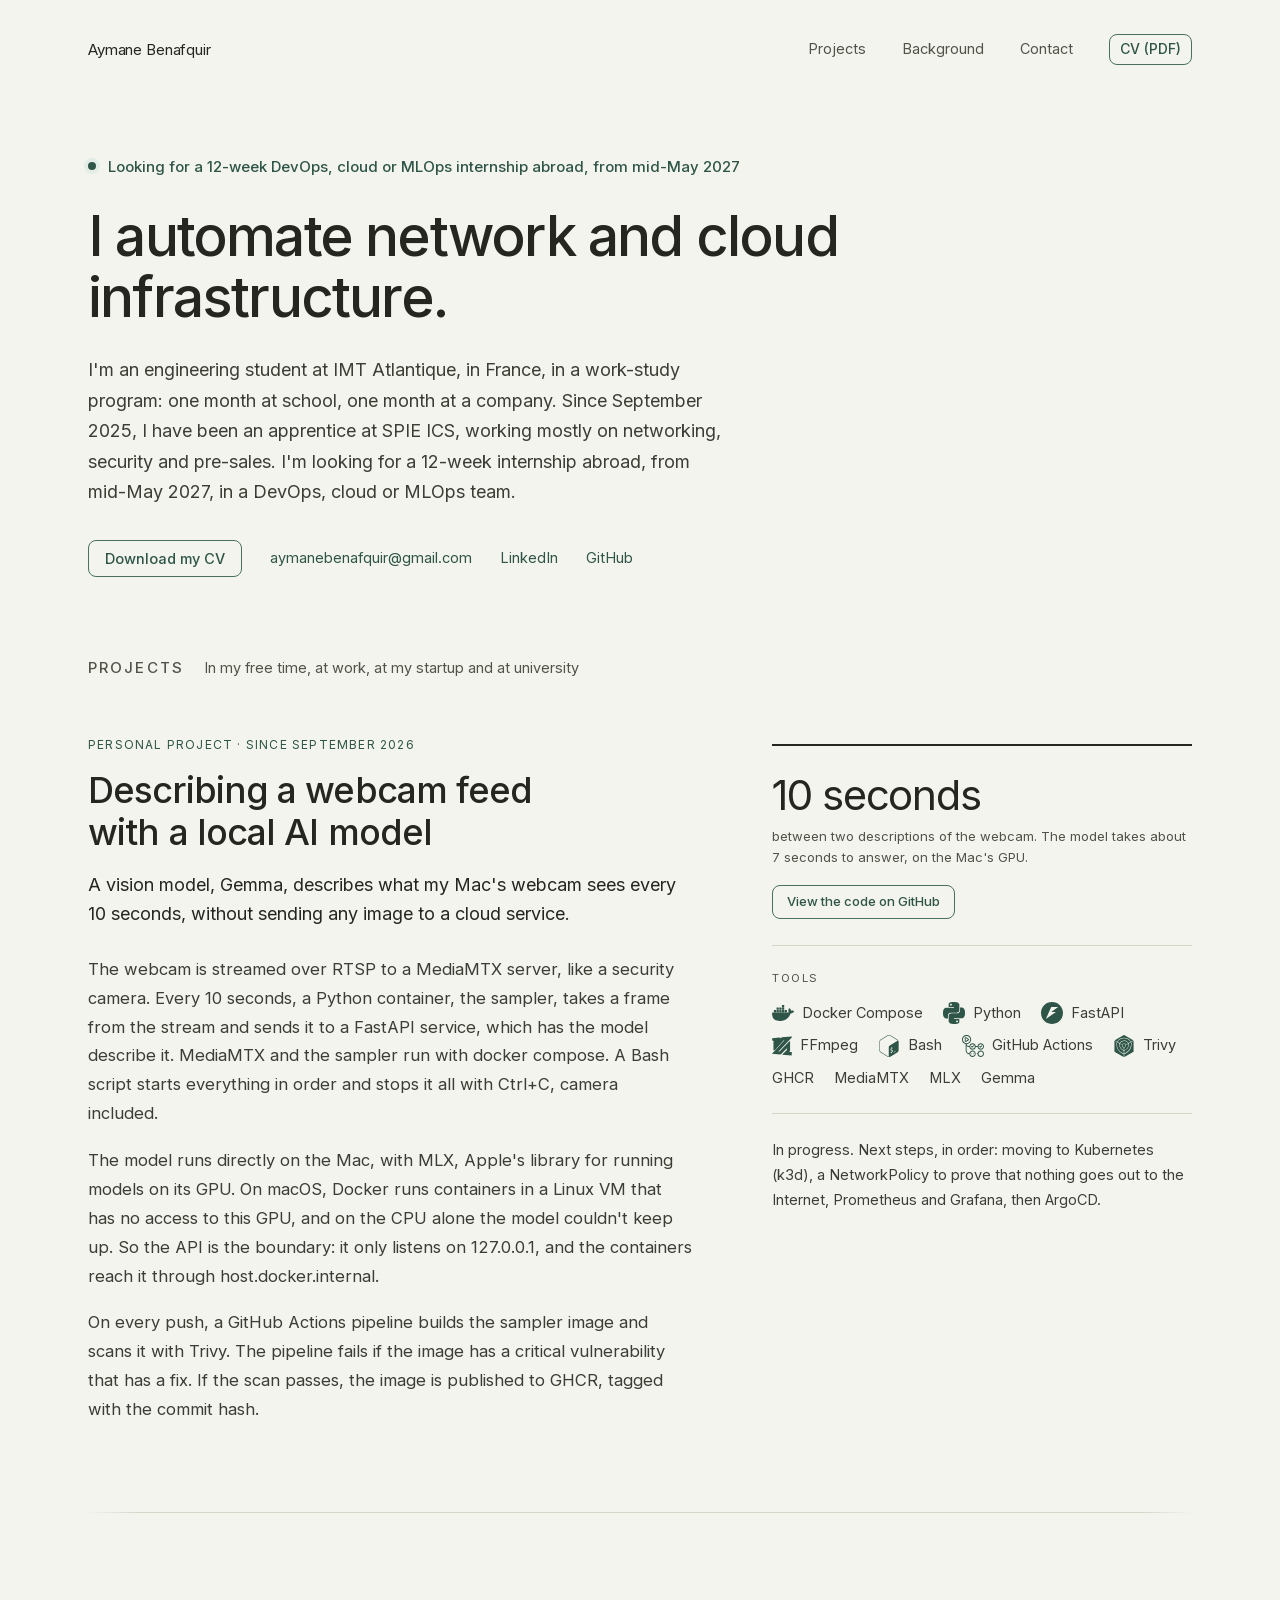
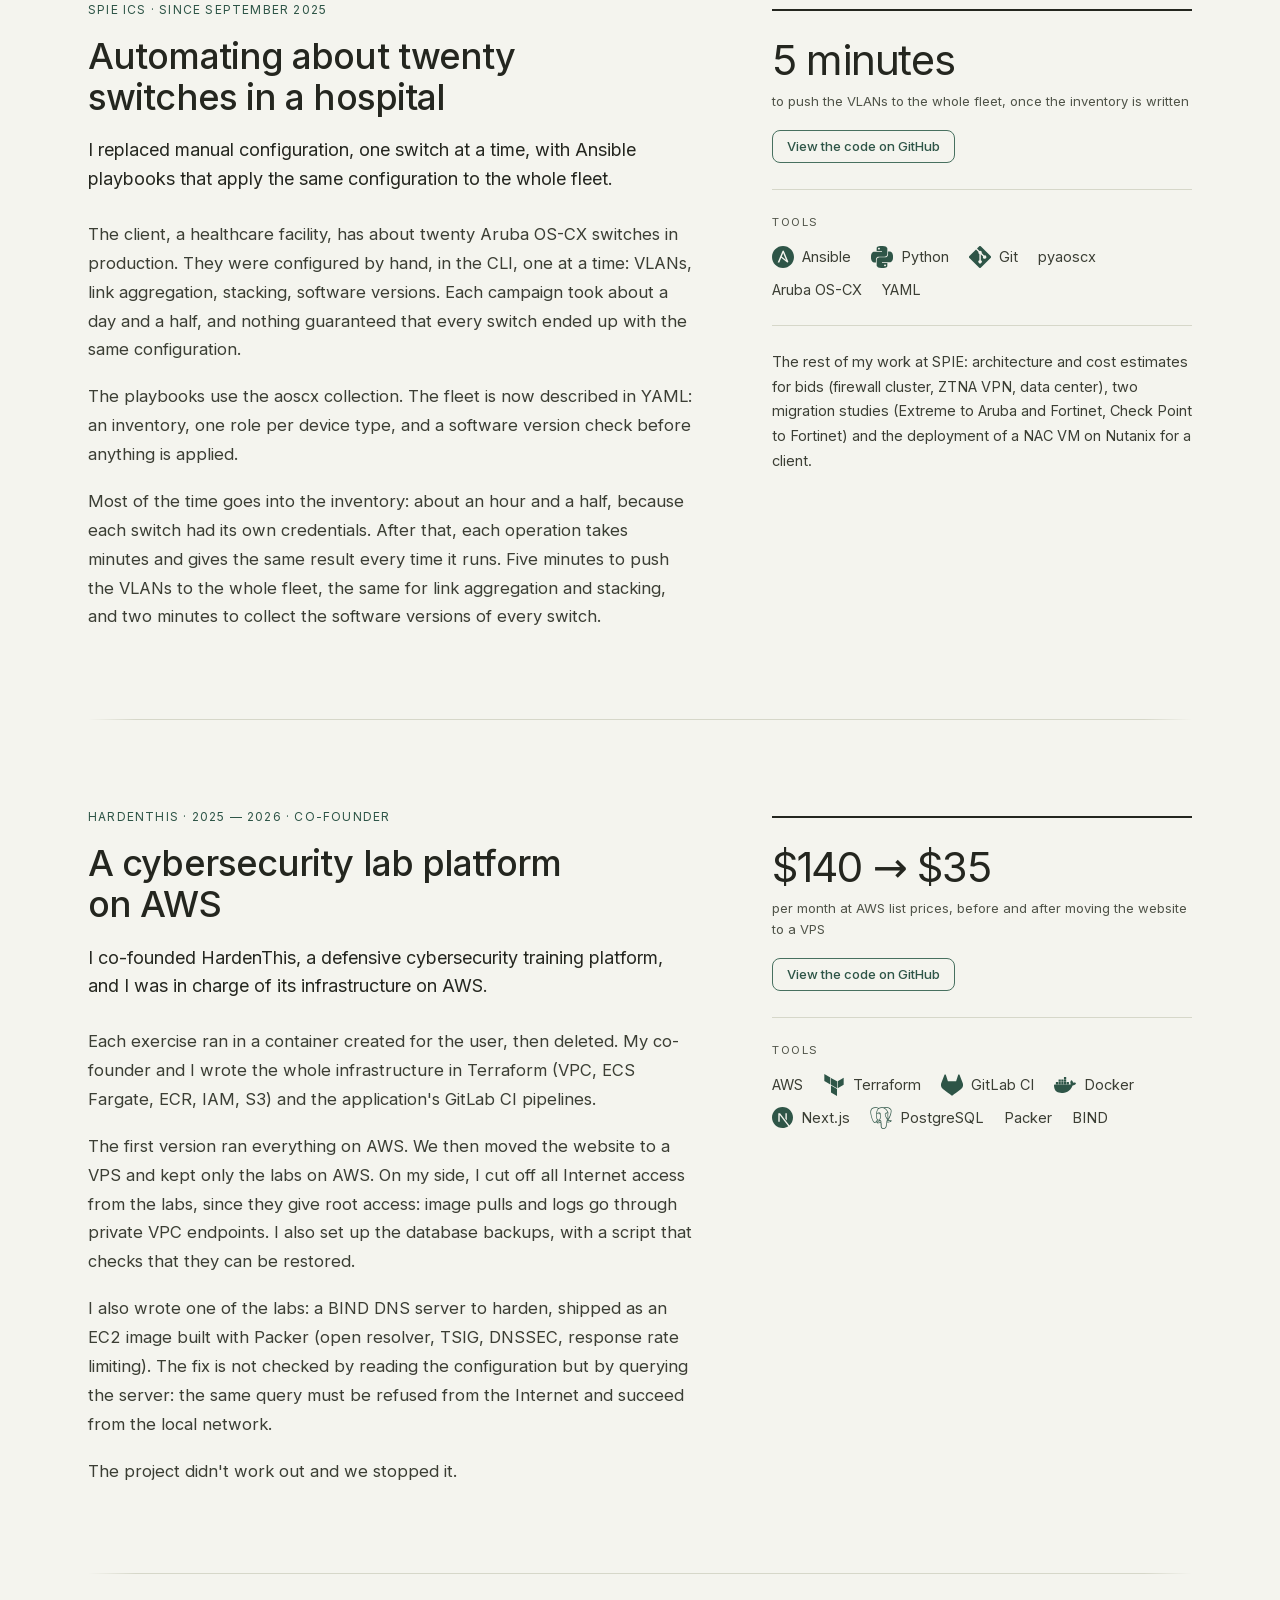
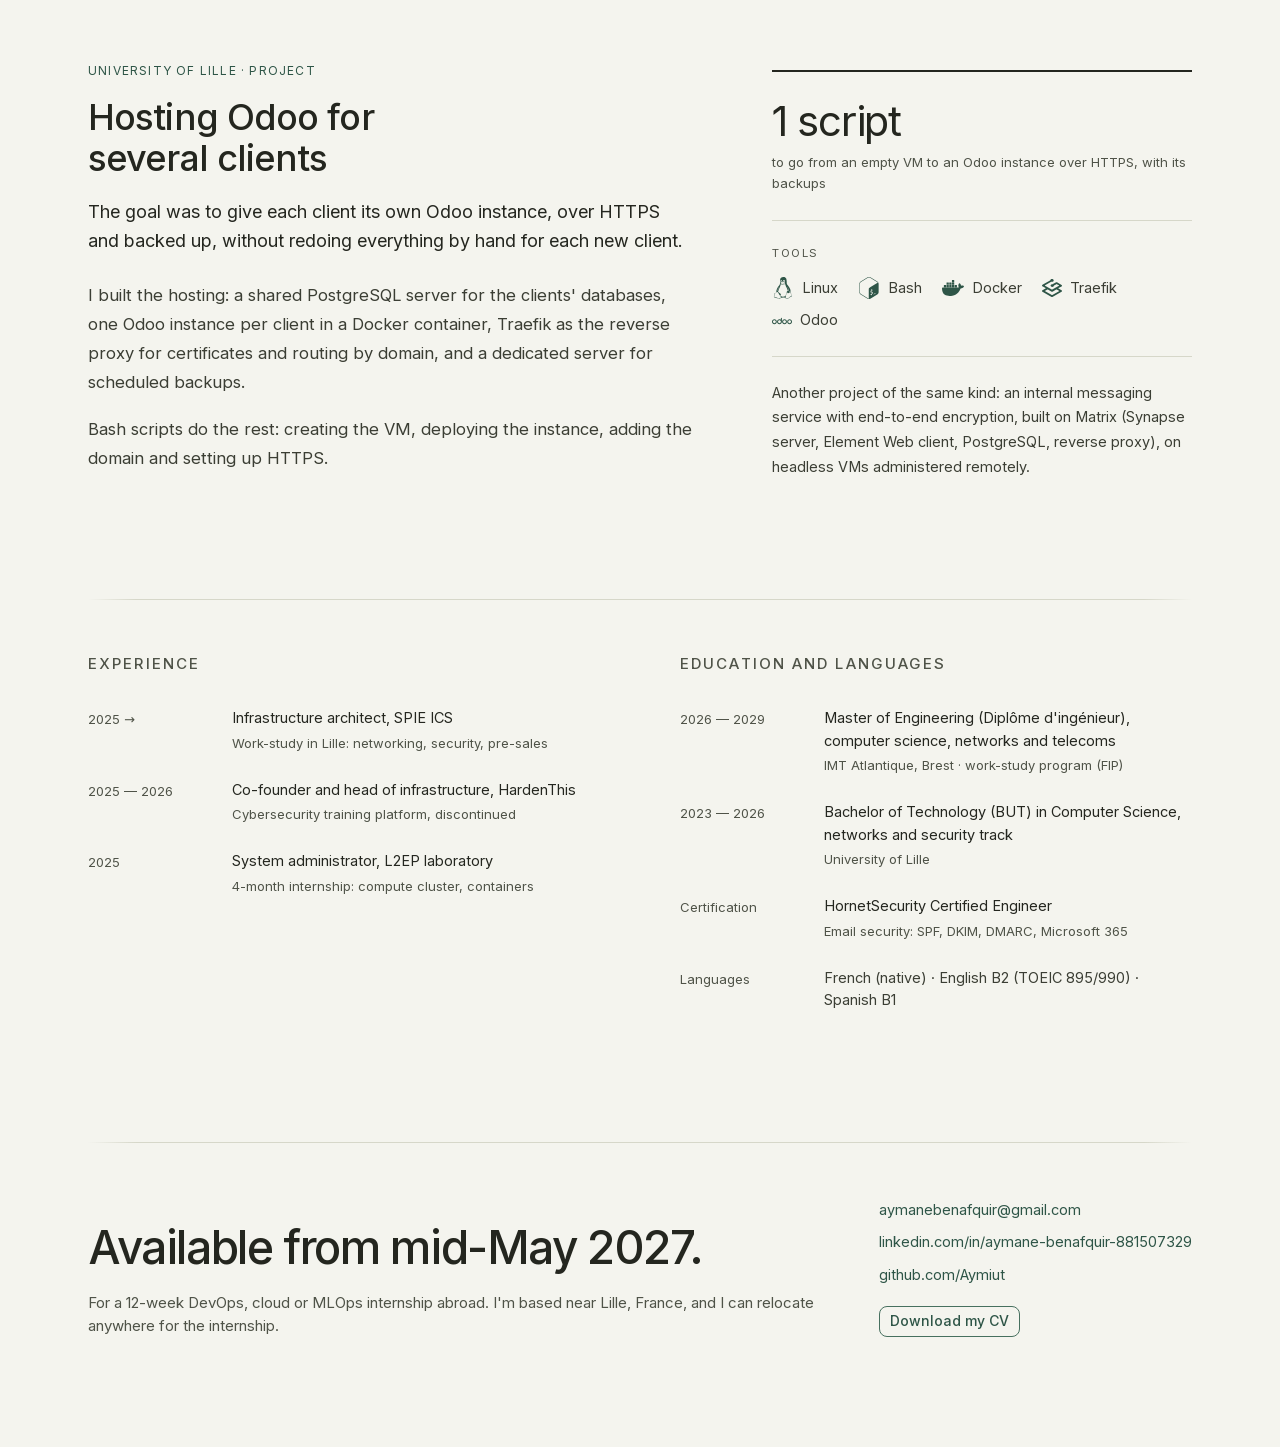
==== commit 83c86433: "Version anglaise : stage DevOps, cloud ou MLOps, projet local-vision-assistant en premier" ====
--- a/en/index.html
+++ b/en/index.html
@@ -1,10 +1,10 @@
-<!DOCTYPE html><html lang="en"><head><meta charset="utf-8"><meta name="viewport" content="width=device-width, initial-scale=1"><title>Aymane Benafquir · DevOps and cloud internship</title><meta name="description" content="Engineering student at IMT Atlantique, France, looking for a 12-week DevOps and cloud internship abroad from mid-May 2027. Terraform, Ansible, Docker, AWS, GitLab CI."><meta name="author" content="Aymane Benafquir"><meta name="theme-color" content="#f4f4ee"><link rel="canonical" href="https://aymiut.github.io/en/"><link rel="alternate" hreflang="fr" href="https://aymiut.github.io/"><link rel="alternate" hreflang="en" href="https://aymiut.github.io/en/"><link rel="alternate" hreflang="x-default" href="https://aymiut.github.io/"><meta property="og:type" content="profile"><meta property="og:title" content="Aymane Benafquir · DevOps and cloud internship"><meta property="og:description" content="Engineering student at IMT Atlantique, France, looking for a 12-week DevOps and cloud internship abroad from mid-May 2027. Terraform, Ansible, Docker, AWS, GitLab CI."><meta property="og:locale" content="en_US"><meta property="og:locale:alternate" content="fr_FR"><meta property="og:url" content="https://aymiut.github.io/en/"><link rel="icon" href="/favicon.svg" type="image/svg+xml"><style>@font-face{font-family:Inter-323dec1836a61db6;src:url("/_astro/fonts/e868cdf4720e9ea5.woff2") format("woff2");font-display:swap;unicode-range:U+0000-00FF,U+0131,U+0152-0153,U+02BB-02BC,U+02C6,U+02DA,U+02DC,U+0304,U+0308,U+0329,U+2000-206F,U+20AC,U+2122,U+2191,U+2193,U+2212,U+2215,U+FEFF,U+FFFD;font-weight:100 900;font-style:normal;}@font-face{font-family:"Inter-323dec1836a61db6 fallback: Arial";src:local("Arial");font-display:swap;font-weight:100 900;font-style:normal;size-adjust:107.1194%;ascent-override:90.4365%;descent-override:22.518%;line-gap-override:0%;}:root{--font-inter:Inter-323dec1836a61db6,"Inter-323dec1836a61db6 fallback: Arial",system-ui,-apple-system,"Segoe UI",sans-serif;}</style><link rel="preload" href="/_astro/fonts/e868cdf4720e9ea5.woff2" as="font" type="font/woff2" crossorigin><script type="application/ld+json">{"@context":"https://schema.org","@type":"Person","name":"Aymane Benafquir","jobTitle":"Engineering student, DevOps and cloud","description":"Engineering student at IMT Atlantique, France, looking for a 12-week DevOps and cloud internship abroad from mid-May 2027. Terraform, Ansible, Docker, AWS, GitLab CI.","email":"mailto:aymanebenafquir@gmail.com","url":"https://aymiut.github.io/en/","sameAs":["https://www.linkedin.com/in/aymane-benafquir-881507329","https://github.com/Aymiut"],"worksFor":{"@type":"Organization","name":"SPIE ICS"},"alumniOf":[{"@type":"CollegeOrUniversity","name":"IMT Atlantique"},{"@type":"CollegeOrUniversity","name":"University of Lille"}],"knowsAbout":["DevOps","AWS cloud","Network infrastructure","Ansible","Terraform","Docker","Linux"]}</script><style>:root{color-scheme:light;--ground:#f4f4ee;--surface:#fbfbf6;--ink:#24261f;--body:#3b3e34;--muted:#4f5348;--rule:#d6d7c9;--rule-light:#e3e4d9;--accent:#2e5547;--accent-line:#47705f;--accent-tint:#e3ece6;--accent-tint-strong:#cfddd5;--accent-press:#1f3b31;--font-sans:var(--font-inter);--font-mono:ui-monospace, Menlo, Consolas, monospace;--fs-hero:clamp(36px, 5vw, 56px);--fs-h2:clamp(32px, 4.4vw, 46px);--fs-h3:clamp(26px, 3.4vw, 36px);--fs-stat:42px;--fs-lead:18px;--fs-body:16.5px;--fs-base:15px;--fs-item:14.5px;--fs-small:14.5px;--fs-xs:13px;--fs-eyebrow:12px;--fs-label:11.5px;--ls-hero:-.032em;--ls-tight:-.03em;--ls-h3:-.025em;--ls-title:-.015em;--ls-eyebrow:.1em;--ls-label:.14em;--page-max:1280px;--gutter:88px;--col-gap:80px;--aside-width:420px;--space-hero:56px;--space-band:96px;--space-section:120px;--space-work:80px;--space-case-gap:88px;--space-footer-top:130px;--space-footer-bottom:110px;--radius:8px;--radius-frame:10px;--radius-slot:6px;--rule-fade:48px}@media (width<=1100px){:root{--gutter:40px;--col-gap:56px;--space-hero:48px;--space-band:72px;--space-section:88px;--space-work:64px;--space-case-gap:64px;--space-footer-top:96px;--space-footer-bottom:72px;--rule-fade:24px}}@media (width<=640px){:root{--gutter:24px;--space-case-gap:56px}}*,:before,:after{box-sizing:border-box}html{-webkit-text-size-adjust:100%}@media (prefers-reduced-motion:no-preference){html{scroll-behavior:smooth}}body{background:var(--ground);color:var(--ink);font-family:var(--font-sans);font-size:var(--fs-base);-webkit-font-smoothing:antialiased;-moz-osx-font-smoothing:grayscale;margin:0;line-height:1.55}h1,h2,h3,h4{letter-spacing:var(--ls-title);margin:0;font-weight:500;line-height:1.12}p,figure,ul,ol{margin:0}img,svg{max-width:100%;display:block}a{color:var(--accent);text-underline-offset:3px;text-decoration:none}a:hover{color:var(--accent-line)}a:active{color:var(--accent-press)}:focus{outline:none}:focus-visible{outline:2px solid var(--accent);outline-offset:2px}::selection{background:#2e554738}.button{border:1px solid var(--accent-line);border-radius:var(--radius);color:var(--accent);font:500 14px/1.2 var(--font-sans);cursor:pointer;background:0 0;justify-content:center;align-items:center;gap:6px;padding:6px 10px;display:inline-flex}.button:hover{background:var(--accent-tint);border-color:var(--accent);color:var(--accent)}.button:active{background:var(--accent-tint-strong);color:var(--accent-press)}.shell{width:100%;max-width:var(--page-max);padding-inline:var(--gutter);margin-inline:auto}.rule{background:linear-gradient(to right, transparent, var(--rule) var(--rule-fade), var(--rule) calc(100% - var(--rule-fade)), transparent);border:0;height:1px}.logo-ink{filter:grayscale()contrast(1.05);opacity:.78;mix-blend-mode:multiply}.slot{border:1px dashed var(--rule);border-radius:var(--radius-slot);width:100%;height:100%;color:var(--muted);font:400 10.5px/1.35 var(--font-mono);text-align:center;background:repeating-linear-gradient(135deg,#2e55470d 0 6px,#0000 6px 12px);justify-content:center;align-items:center;padding:4px;display:flex}.logo-ink{object-fit:contain;width:auto;max-width:100%;height:auto;max-height:100%}.timeline__title[data-astro-cid-iuxs3ju7]{color:var(--muted);font-size:var(--fs-base);letter-spacing:var(--ls-label);text-transform:uppercase;margin-bottom:34px}.timeline__list[data-astro-cid-iuxs3ju7]{flex-direction:column;gap:26px;padding:0;list-style:none;display:flex}.timeline__row[data-astro-cid-iuxs3ju7]{font-size:var(--fs-item);grid-template-columns:120px 1fr;gap:24px;display:grid}.timeline__date[data-astro-cid-iuxs3ju7]{color:var(--muted);font-size:var(--fs-xs);padding-top:2px}.timeline__detail[data-astro-cid-iuxs3ju7]{color:var(--muted);font-size:var(--fs-xs);margin-top:3px}.timeline__plain[data-astro-cid-iuxs3ju7]{color:var(--body)}@media (width<=640px){.timeline__row[data-astro-cid-iuxs3ju7]{grid-template-columns:1fr;gap:6px}.timeline__date[data-astro-cid-iuxs3ju7]{padding-top:0}}.background[data-astro-cid-ten37dqi]{padding-top:var(--space-section);scroll-margin-top:32px}.background__grid[data-astro-cid-ten37dqi]{gap:var(--col-gap);grid-template-columns:1fr 1fr;padding-top:56px;display:grid}@media (width<=900px){.background__grid[data-astro-cid-ten37dqi]{grid-template-columns:1fr;gap:48px}}.contact[data-astro-cid-ubqjqawr]{padding-block:var(--space-footer-top) var(--space-footer-bottom);scroll-margin-top:32px}.contact__grid[data-astro-cid-ubqjqawr]{grid-template-columns:1fr auto;align-items:end;gap:64px;margin-top:56px;display:grid}.contact__title[data-astro-cid-ubqjqawr]{max-width:20ch;font-size:var(--fs-h2);letter-spacing:var(--ls-tight);text-wrap:pretty;margin-bottom:18px;line-height:1.1}.contact__subtitle[data-astro-cid-ubqjqawr]{color:var(--muted);font-size:var(--fs-base)}.contact__links[data-astro-cid-ubqjqawr]{font-size:var(--fs-item);flex-direction:column;align-items:flex-start;gap:10px;display:flex}.contact__cv[data-astro-cid-ubqjqawr]{margin-top:10px}@media (width<=900px){.contact__grid[data-astro-cid-ubqjqawr]{grid-template-columns:1fr;align-items:start;gap:40px;margin-top:44px}}.hero[data-astro-cid-ge2uvauf]{padding-top:var(--space-hero)}.hero__inner[data-astro-cid-ge2uvauf]{max-width:960px}.hero__status[data-astro-cid-ge2uvauf]{color:var(--accent);font-size:var(--fs-base);text-wrap:pretty;align-items:flex-start;gap:12px;margin-bottom:28px;font-weight:500;display:flex}.hero__status[data-astro-cid-ge2uvauf]:before{content:"";background:var(--accent);width:8px;height:8px;box-shadow:0 0 0 4px var(--accent-tint);border-radius:50%;flex:none;margin-top:calc(.775em - 4px)}.hero__title[data-astro-cid-ge2uvauf]{font-size:var(--fs-hero);letter-spacing:var(--ls-hero);text-wrap:pretty;line-height:1.08}.hero__lead[data-astro-cid-ge2uvauf]{max-width:60ch;color:var(--body);font-size:var(--fs-lead);text-wrap:pretty;margin-top:28px;line-height:1.7}.hero__actions[data-astro-cid-ge2uvauf]{font-size:var(--fs-item);flex-wrap:wrap;align-items:center;gap:12px 28px;margin-top:32px;display:flex}.hero__cv[data-astro-cid-ge2uvauf]{font-size:var(--fs-item);padding:9px 16px}@media (width<=1100px){.hero__status[data-astro-cid-ge2uvauf]{margin-bottom:22px}.hero__lead[data-astro-cid-ge2uvauf]{margin-top:22px}}.site-header[data-astro-cid-fzpbxy5g]{align-items:center;gap:36px;padding-block:34px;display:flex}.site-header__name[data-astro-cid-fzpbxy5g]{font-size:var(--fs-base);letter-spacing:-.01em;margin-right:auto}.site-header__nav[data-astro-cid-fzpbxy5g]{font-size:var(--fs-small);align-items:center;gap:36px;display:flex}.site-header__link[data-astro-cid-fzpbxy5g]{color:var(--muted)}.site-header__link[data-astro-cid-fzpbxy5g]:hover{color:var(--accent)}@media (width<=700px){.site-header[data-astro-cid-fzpbxy5g]{flex-wrap:wrap;gap:16px 24px;padding-block:24px}.site-header__name[data-astro-cid-fzpbxy5g]{flex:1 0 100%;margin-right:0}.site-header__nav[data-astro-cid-fzpbxy5g]{gap:20px;margin-right:auto}}.tool-icon[data-astro-cid-k4aetswt]{color:var(--accent);display:inline-flex}.tool-icon[data-astro-cid-k4aetswt] svg{width:auto;height:var(--tool-icon-height)}.case[data-astro-cid-p5wr5ghm]{grid-template-columns:1fr var(--aside-width);column-gap:var(--col-gap);grid-template-rows:auto 1fr;grid-template-areas:"head aside""body aside";display:grid}.case__head[data-astro-cid-p5wr5ghm]{grid-area:head}.case__body[data-astro-cid-p5wr5ghm]{grid-area:body}.case__aside[data-astro-cid-p5wr5ghm]{grid-area:aside;align-self:start;padding-top:8px}.case__eyebrow[data-astro-cid-p5wr5ghm]{color:var(--accent);font-size:var(--fs-eyebrow);letter-spacing:var(--ls-eyebrow);text-transform:uppercase;margin-bottom:16px}.case__title[data-astro-cid-p5wr5ghm]{max-width:22ch;font-size:var(--fs-h3);letter-spacing:var(--ls-h3);text-wrap:pretty;margin-bottom:18px;line-height:1.15}.case__summary[data-astro-cid-p5wr5ghm]{max-width:58ch;color:var(--ink);font-size:var(--fs-lead);text-wrap:pretty;margin-bottom:26px;line-height:1.6}.case__text[data-astro-cid-p5wr5ghm]{max-width:62ch;color:var(--body);font-size:var(--fs-body);line-height:1.75}.case__text[data-astro-cid-p5wr5ghm]+.case__text[data-astro-cid-p5wr5ghm]{margin-top:18px}.case__block[data-astro-cid-p5wr5ghm]{border-top:1px solid var(--rule);padding:24px 0}.case__block[data-astro-cid-p5wr5ghm]:last-child{padding-bottom:0}.case__block--stat[data-astro-cid-p5wr5ghm]{border-top:2px solid var(--ink);padding:28px 0 26px}.case__stat[data-astro-cid-p5wr5ghm]{font-size:var(--fs-stat);letter-spacing:var(--ls-tight);line-height:1}.case__stat-caption[data-astro-cid-p5wr5ghm]{color:var(--muted);font-size:var(--fs-xs);margin-top:10px;line-height:1.6}.case__code[data-astro-cid-p5wr5ghm]{font-size:var(--fs-xs);margin-top:18px;padding:8px 14px}.case__label[data-astro-cid-p5wr5ghm]{color:var(--muted);font-size:var(--fs-label);letter-spacing:var(--ls-label);text-transform:uppercase;margin-bottom:14px}.case__tools[data-astro-cid-p5wr5ghm]{flex-wrap:wrap;align-items:center;gap:10px 20px;padding:0;list-style:none;display:flex}.case__tool[data-astro-cid-p5wr5ghm]{align-items:center;gap:8px;display:inline-flex}.case__tool-name[data-astro-cid-p5wr5ghm]{color:var(--body);font-size:var(--fs-item)}.case__note[data-astro-cid-p5wr5ghm]{color:var(--body);font-size:var(--fs-small);line-height:1.7}.case__shot[data-astro-cid-p5wr5ghm]{border-radius:var(--radius-frame);background:var(--surface);height:210px;box-shadow:0 0 0 1px var(--rule);overflow:hidden}.case__shot[data-astro-cid-p5wr5ghm] img{object-fit:cover;width:100%;height:100%}@media (width<=1100px){.case[data-astro-cid-p5wr5ghm]{grid-template:"head""aside""body"/1fr}.case__aside[data-astro-cid-p5wr5ghm]{max-width:520px;margin-bottom:36px;padding-top:0}}.work[data-astro-cid-2bvzee3v]{padding-top:var(--space-work);scroll-margin-top:32px}.work__head[data-astro-cid-2bvzee3v]{align-items:baseline;gap:20px;margin-bottom:56px;display:flex}.work__title[data-astro-cid-2bvzee3v]{color:var(--muted);font-size:var(--fs-base);letter-spacing:var(--ls-label);text-transform:uppercase}.work__gloss[data-astro-cid-2bvzee3v]{color:var(--muted);font-size:var(--fs-small)}.work__list[data-astro-cid-2bvzee3v]{gap:var(--space-case-gap);flex-direction:column;display:flex}@media (width<=700px){.work__head[data-astro-cid-2bvzee3v]{flex-direction:column;gap:10px;margin-bottom:48px}}
-</style></head><body><header class="site-header shell" data-astro-cid-fzpbxy5g><span class="site-header__name" data-astro-cid-fzpbxy5g>Aymane Benafquir</span><nav class="site-header__nav" aria-label="Page sections" data-astro-cid-fzpbxy5g><a class="site-header__link" href="#projects" data-astro-cid-fzpbxy5g>Projects</a><a class="site-header__link" href="#background" data-astro-cid-fzpbxy5g>Background</a><a class="site-header__link" href="#contact" data-astro-cid-fzpbxy5g>Contact</a></nav><a class="button" href="/cv/aymane-benafquir-en.pdf" target="_blank" rel="noopener" data-astro-cid-fzpbxy5g>CV (PDF)</a></header><main><section class="hero shell" aria-labelledby="hero-title" data-astro-cid-ge2uvauf><div class="hero__inner" data-astro-cid-ge2uvauf><p class="hero__status" data-astro-cid-ge2uvauf>Looking for a 12-⁠week DevOps and cloud internship abroad, from mid-⁠May 2027</p><h1 class="hero__title" id="hero-title" data-astro-cid-ge2uvauf>I automate network and cloud infrastructure.</h1><p class="hero__lead" data-astro-cid-ge2uvauf>I&#39;m an engineering student at IMT Atlantique, in France, in a work-study program: one month at school, one month at a company. Since September 2025, I have been an apprentice at SPIE ICS, working mostly on networking, security and pre-sales. I&#39;m looking for a 12-⁠week internship abroad, from mid-⁠May 2027, in a DevOps or cloud team.</p><!-- Ce qu'un recruteur cherche en arrivant : le CV, le code, un moyen de répondre. --><div class="hero__actions" data-astro-cid-ge2uvauf><a class="button hero__cv" href="/cv/aymane-benafquir-en.pdf" target="_blank" rel="noopener" data-astro-cid-ge2uvauf>Download my CV</a><a href="mailto:aymanebenafquir@gmail.com" data-astro-cid-ge2uvauf>aymanebenafquir@gmail.com</a><a href="https://www.linkedin.com/in/aymane-benafquir-881507329" target="_blank" rel="noopener" data-astro-cid-ge2uvauf>LinkedIn</a><a href="https://github.com/Aymiut" target="_blank" rel="noopener" data-astro-cid-ge2uvauf>GitHub</a></div></div></section><section class="work shell" id="projects" aria-labelledby="work-title" data-astro-cid-2bvzee3v><div class="work__head" data-astro-cid-2bvzee3v><h2 class="work__title" id="work-title" data-astro-cid-2bvzee3v>Projects</h2><p class="work__gloss" data-astro-cid-2bvzee3v>At work, in my free time, at my startup and at university</p></div><div class="work__list" data-astro-cid-2bvzee3v><!-- Trois zones : l'en-tête et le résumé, la colonne du chiffre, puis le détail. Sur grand écran
+<!DOCTYPE html><html lang="en"><head><meta charset="utf-8"><meta name="viewport" content="width=device-width, initial-scale=1"><title>Aymane Benafquir · DevOps, cloud and MLOps internship</title><meta name="description" content="Engineering student at IMT Atlantique, France, looking for a 12-week DevOps, cloud or MLOps internship abroad from mid-May 2027. Terraform, Ansible, Docker, AWS, GitLab CI."><meta name="author" content="Aymane Benafquir"><meta name="theme-color" content="#f4f4ee"><link rel="canonical" href="https://aymiut.github.io/en/"><link rel="alternate" hreflang="fr" href="https://aymiut.github.io/"><link rel="alternate" hreflang="en" href="https://aymiut.github.io/en/"><link rel="alternate" hreflang="x-default" href="https://aymiut.github.io/"><meta property="og:type" content="profile"><meta property="og:title" content="Aymane Benafquir · DevOps, cloud and MLOps internship"><meta property="og:description" content="Engineering student at IMT Atlantique, France, looking for a 12-week DevOps, cloud or MLOps internship abroad from mid-May 2027. Terraform, Ansible, Docker, AWS, GitLab CI."><meta property="og:locale" content="en_US"><meta property="og:locale:alternate" content="fr_FR"><meta property="og:url" content="https://aymiut.github.io/en/"><link rel="icon" href="/favicon.svg" type="image/svg+xml"><style>@font-face{font-family:Inter-323dec1836a61db6;src:url("/_astro/fonts/e868cdf4720e9ea5.woff2") format("woff2");font-display:swap;unicode-range:U+0000-00FF,U+0131,U+0152-0153,U+02BB-02BC,U+02C6,U+02DA,U+02DC,U+0304,U+0308,U+0329,U+2000-206F,U+20AC,U+2122,U+2191,U+2193,U+2212,U+2215,U+FEFF,U+FFFD;font-weight:100 900;font-style:normal;}@font-face{font-family:"Inter-323dec1836a61db6 fallback: Arial";src:local("Arial");font-display:swap;font-weight:100 900;font-style:normal;size-adjust:107.1194%;ascent-override:90.4365%;descent-override:22.518%;line-gap-override:0%;}:root{--font-inter:Inter-323dec1836a61db6,"Inter-323dec1836a61db6 fallback: Arial",system-ui,-apple-system,"Segoe UI",sans-serif;}</style><link rel="preload" href="/_astro/fonts/e868cdf4720e9ea5.woff2" as="font" type="font/woff2" crossorigin><script type="application/ld+json">{"@context":"https://schema.org","@type":"Person","name":"Aymane Benafquir","jobTitle":"Engineering student, DevOps and cloud","description":"Engineering student at IMT Atlantique, France, looking for a 12-week DevOps, cloud or MLOps internship abroad from mid-May 2027. Terraform, Ansible, Docker, AWS, GitLab CI.","email":"mailto:aymanebenafquir@gmail.com","url":"https://aymiut.github.io/en/","sameAs":["https://www.linkedin.com/in/aymane-benafquir-881507329","https://github.com/Aymiut"],"worksFor":{"@type":"Organization","name":"SPIE ICS"},"alumniOf":[{"@type":"CollegeOrUniversity","name":"IMT Atlantique"},{"@type":"CollegeOrUniversity","name":"University of Lille"}],"knowsAbout":["DevOps","AWS cloud","Network infrastructure","Ansible","Terraform","Docker","Linux"]}</script><style>:root{color-scheme:light;--ground:#f4f4ee;--surface:#fbfbf6;--ink:#24261f;--body:#3b3e34;--muted:#4f5348;--rule:#d6d7c9;--rule-light:#e3e4d9;--accent:#2e5547;--accent-line:#47705f;--accent-tint:#e3ece6;--accent-tint-strong:#cfddd5;--accent-press:#1f3b31;--font-sans:var(--font-inter);--font-mono:ui-monospace, Menlo, Consolas, monospace;--fs-hero:clamp(36px, 5vw, 56px);--fs-h2:clamp(32px, 4.4vw, 46px);--fs-h3:clamp(26px, 3.4vw, 36px);--fs-stat:42px;--fs-lead:18px;--fs-body:16.5px;--fs-base:15px;--fs-item:14.5px;--fs-small:14.5px;--fs-xs:13px;--fs-eyebrow:12px;--fs-label:11.5px;--ls-hero:-.032em;--ls-tight:-.03em;--ls-h3:-.025em;--ls-title:-.015em;--ls-eyebrow:.1em;--ls-label:.14em;--page-max:1280px;--gutter:88px;--col-gap:80px;--aside-width:420px;--space-hero:56px;--space-band:96px;--space-section:120px;--space-work:80px;--space-case-gap:88px;--space-footer-top:130px;--space-footer-bottom:110px;--radius:8px;--radius-frame:10px;--radius-slot:6px;--rule-fade:48px}@media (width<=1100px){:root{--gutter:40px;--col-gap:56px;--space-hero:48px;--space-band:72px;--space-section:88px;--space-work:64px;--space-case-gap:64px;--space-footer-top:96px;--space-footer-bottom:72px;--rule-fade:24px}}@media (width<=640px){:root{--gutter:24px;--space-case-gap:56px}}*,:before,:after{box-sizing:border-box}html{-webkit-text-size-adjust:100%}@media (prefers-reduced-motion:no-preference){html{scroll-behavior:smooth}}body{background:var(--ground);color:var(--ink);font-family:var(--font-sans);font-size:var(--fs-base);-webkit-font-smoothing:antialiased;-moz-osx-font-smoothing:grayscale;margin:0;line-height:1.55}h1,h2,h3,h4{letter-spacing:var(--ls-title);margin:0;font-weight:500;line-height:1.12}p,figure,ul,ol{margin:0}img,svg{max-width:100%;display:block}a{color:var(--accent);text-underline-offset:3px;text-decoration:none}a:hover{color:var(--accent-line)}a:active{color:var(--accent-press)}:focus{outline:none}:focus-visible{outline:2px solid var(--accent);outline-offset:2px}::selection{background:#2e554738}.button{border:1px solid var(--accent-line);border-radius:var(--radius);color:var(--accent);font:500 14px/1.2 var(--font-sans);cursor:pointer;background:0 0;justify-content:center;align-items:center;gap:6px;padding:6px 10px;display:inline-flex}.button:hover{background:var(--accent-tint);border-color:var(--accent);color:var(--accent)}.button:active{background:var(--accent-tint-strong);color:var(--accent-press)}.shell{width:100%;max-width:var(--page-max);padding-inline:var(--gutter);margin-inline:auto}.rule{background:linear-gradient(to right, transparent, var(--rule) var(--rule-fade), var(--rule) calc(100% - var(--rule-fade)), transparent);border:0;height:1px}.logo-ink{filter:grayscale()contrast(1.05);opacity:.78;mix-blend-mode:multiply}.slot{border:1px dashed var(--rule);border-radius:var(--radius-slot);width:100%;height:100%;color:var(--muted);font:400 10.5px/1.35 var(--font-mono);text-align:center;background:repeating-linear-gradient(135deg,#2e55470d 0 6px,#0000 6px 12px);justify-content:center;align-items:center;padding:4px;display:flex}.logo-ink{object-fit:contain;width:auto;max-width:100%;height:auto;max-height:100%}.timeline__title[data-astro-cid-iuxs3ju7]{color:var(--muted);font-size:var(--fs-base);letter-spacing:var(--ls-label);text-transform:uppercase;margin-bottom:34px}.timeline__list[data-astro-cid-iuxs3ju7]{flex-direction:column;gap:26px;padding:0;list-style:none;display:flex}.timeline__row[data-astro-cid-iuxs3ju7]{font-size:var(--fs-item);grid-template-columns:120px 1fr;gap:24px;display:grid}.timeline__date[data-astro-cid-iuxs3ju7]{color:var(--muted);font-size:var(--fs-xs);padding-top:2px}.timeline__detail[data-astro-cid-iuxs3ju7]{color:var(--muted);font-size:var(--fs-xs);margin-top:3px}.timeline__plain[data-astro-cid-iuxs3ju7]{color:var(--body)}@media (width<=640px){.timeline__row[data-astro-cid-iuxs3ju7]{grid-template-columns:1fr;gap:6px}.timeline__date[data-astro-cid-iuxs3ju7]{padding-top:0}}.background[data-astro-cid-ten37dqi]{padding-top:var(--space-section);scroll-margin-top:32px}.background__grid[data-astro-cid-ten37dqi]{gap:var(--col-gap);grid-template-columns:1fr 1fr;padding-top:56px;display:grid}@media (width<=900px){.background__grid[data-astro-cid-ten37dqi]{grid-template-columns:1fr;gap:48px}}.contact[data-astro-cid-ubqjqawr]{padding-block:var(--space-footer-top) var(--space-footer-bottom);scroll-margin-top:32px}.contact__grid[data-astro-cid-ubqjqawr]{grid-template-columns:1fr auto;align-items:end;gap:64px;margin-top:56px;display:grid}.contact__title[data-astro-cid-ubqjqawr]{max-width:20ch;font-size:var(--fs-h2);letter-spacing:var(--ls-tight);text-wrap:pretty;margin-bottom:18px;line-height:1.1}.contact__subtitle[data-astro-cid-ubqjqawr]{color:var(--muted);font-size:var(--fs-base)}.contact__links[data-astro-cid-ubqjqawr]{font-size:var(--fs-item);flex-direction:column;align-items:flex-start;gap:10px;display:flex}.contact__cv[data-astro-cid-ubqjqawr]{margin-top:10px}@media (width<=900px){.contact__grid[data-astro-cid-ubqjqawr]{grid-template-columns:1fr;align-items:start;gap:40px;margin-top:44px}}.hero[data-astro-cid-ge2uvauf]{padding-top:var(--space-hero)}.hero__inner[data-astro-cid-ge2uvauf]{max-width:960px}.hero__status[data-astro-cid-ge2uvauf]{color:var(--accent);font-size:var(--fs-base);text-wrap:pretty;align-items:flex-start;gap:12px;margin-bottom:28px;font-weight:500;display:flex}.hero__status[data-astro-cid-ge2uvauf]:before{content:"";background:var(--accent);width:8px;height:8px;box-shadow:0 0 0 4px var(--accent-tint);border-radius:50%;flex:none;margin-top:calc(.775em - 4px)}.hero__title[data-astro-cid-ge2uvauf]{font-size:var(--fs-hero);letter-spacing:var(--ls-hero);text-wrap:pretty;line-height:1.08}.hero__lead[data-astro-cid-ge2uvauf]{max-width:60ch;color:var(--body);font-size:var(--fs-lead);text-wrap:pretty;margin-top:28px;line-height:1.7}.hero__actions[data-astro-cid-ge2uvauf]{font-size:var(--fs-item);flex-wrap:wrap;align-items:center;gap:12px 28px;margin-top:32px;display:flex}.hero__cv[data-astro-cid-ge2uvauf]{font-size:var(--fs-item);padding:9px 16px}@media (width<=1100px){.hero__status[data-astro-cid-ge2uvauf]{margin-bottom:22px}.hero__lead[data-astro-cid-ge2uvauf]{margin-top:22px}}.site-header[data-astro-cid-fzpbxy5g]{align-items:center;gap:36px;padding-block:34px;display:flex}.site-header__name[data-astro-cid-fzpbxy5g]{font-size:var(--fs-base);letter-spacing:-.01em;margin-right:auto}.site-header__nav[data-astro-cid-fzpbxy5g]{font-size:var(--fs-small);align-items:center;gap:36px;display:flex}.site-header__link[data-astro-cid-fzpbxy5g]{color:var(--muted)}.site-header__link[data-astro-cid-fzpbxy5g]:hover{color:var(--accent)}@media (width<=700px){.site-header[data-astro-cid-fzpbxy5g]{flex-wrap:wrap;gap:16px 24px;padding-block:24px}.site-header__name[data-astro-cid-fzpbxy5g]{flex:1 0 100%;margin-right:0}.site-header__nav[data-astro-cid-fzpbxy5g]{gap:20px;margin-right:auto}}.tool-icon[data-astro-cid-k4aetswt]{color:var(--accent);display:inline-flex}.tool-icon[data-astro-cid-k4aetswt] svg{width:auto;height:var(--tool-icon-height)}.case[data-astro-cid-p5wr5ghm]{grid-template-columns:1fr var(--aside-width);column-gap:var(--col-gap);grid-template-rows:auto 1fr;grid-template-areas:"head aside""body aside";display:grid}.case__head[data-astro-cid-p5wr5ghm]{grid-area:head}.case__body[data-astro-cid-p5wr5ghm]{grid-area:body}.case__aside[data-astro-cid-p5wr5ghm]{grid-area:aside;align-self:start;padding-top:8px}.case__eyebrow[data-astro-cid-p5wr5ghm]{color:var(--accent);font-size:var(--fs-eyebrow);letter-spacing:var(--ls-eyebrow);text-transform:uppercase;margin-bottom:16px}.case__title[data-astro-cid-p5wr5ghm]{max-width:22ch;font-size:var(--fs-h3);letter-spacing:var(--ls-h3);text-wrap:pretty;margin-bottom:18px;line-height:1.15}.case__summary[data-astro-cid-p5wr5ghm]{max-width:58ch;color:var(--ink);font-size:var(--fs-lead);text-wrap:pretty;margin-bottom:26px;line-height:1.6}.case__text[data-astro-cid-p5wr5ghm]{max-width:62ch;color:var(--body);font-size:var(--fs-body);line-height:1.75}.case__text[data-astro-cid-p5wr5ghm]+.case__text[data-astro-cid-p5wr5ghm]{margin-top:18px}.case__block[data-astro-cid-p5wr5ghm]{border-top:1px solid var(--rule);padding:24px 0}.case__block[data-astro-cid-p5wr5ghm]:last-child{padding-bottom:0}.case__block--stat[data-astro-cid-p5wr5ghm]{border-top:2px solid var(--ink);padding:28px 0 26px}.case__stat[data-astro-cid-p5wr5ghm]{font-size:var(--fs-stat);letter-spacing:var(--ls-tight);line-height:1}.case__stat-caption[data-astro-cid-p5wr5ghm]{color:var(--muted);font-size:var(--fs-xs);margin-top:10px;line-height:1.6}.case__code[data-astro-cid-p5wr5ghm]{font-size:var(--fs-xs);margin-top:18px;padding:8px 14px}.case__label[data-astro-cid-p5wr5ghm]{color:var(--muted);font-size:var(--fs-label);letter-spacing:var(--ls-label);text-transform:uppercase;margin-bottom:14px}.case__tools[data-astro-cid-p5wr5ghm]{flex-wrap:wrap;align-items:center;gap:10px 20px;padding:0;list-style:none;display:flex}.case__tool[data-astro-cid-p5wr5ghm]{align-items:center;gap:8px;display:inline-flex}.case__tool-name[data-astro-cid-p5wr5ghm]{color:var(--body);font-size:var(--fs-item)}.case__note[data-astro-cid-p5wr5ghm]{color:var(--body);font-size:var(--fs-small);line-height:1.7}.case__shot[data-astro-cid-p5wr5ghm]{border-radius:var(--radius-frame);background:var(--surface);height:210px;box-shadow:0 0 0 1px var(--rule);overflow:hidden}.case__shot[data-astro-cid-p5wr5ghm] img{object-fit:cover;width:100%;height:100%}@media (width<=1100px){.case[data-astro-cid-p5wr5ghm]{grid-template:"head""aside""body"/1fr}.case__aside[data-astro-cid-p5wr5ghm]{max-width:520px;margin-bottom:36px;padding-top:0}}.work[data-astro-cid-2bvzee3v]{padding-top:var(--space-work);scroll-margin-top:32px}.work__head[data-astro-cid-2bvzee3v]{align-items:baseline;gap:20px;margin-bottom:56px;display:flex}.work__title[data-astro-cid-2bvzee3v]{color:var(--muted);font-size:var(--fs-base);letter-spacing:var(--ls-label);text-transform:uppercase}.work__gloss[data-astro-cid-2bvzee3v]{color:var(--muted);font-size:var(--fs-small)}.work__list[data-astro-cid-2bvzee3v]{gap:var(--space-case-gap);flex-direction:column;display:flex}@media (width<=700px){.work__head[data-astro-cid-2bvzee3v]{flex-direction:column;gap:10px;margin-bottom:48px}}
+</style></head><body><header class="site-header shell" data-astro-cid-fzpbxy5g><span class="site-header__name" data-astro-cid-fzpbxy5g>Aymane Benafquir</span><nav class="site-header__nav" aria-label="Page sections" data-astro-cid-fzpbxy5g><a class="site-header__link" href="#projects" data-astro-cid-fzpbxy5g>Projects</a><a class="site-header__link" href="#background" data-astro-cid-fzpbxy5g>Background</a><a class="site-header__link" href="#contact" data-astro-cid-fzpbxy5g>Contact</a></nav><a class="button" href="/cv/aymane-benafquir-en.pdf" target="_blank" rel="noopener" data-astro-cid-fzpbxy5g>CV (PDF)</a></header><main><section class="hero shell" aria-labelledby="hero-title" data-astro-cid-ge2uvauf><div class="hero__inner" data-astro-cid-ge2uvauf><p class="hero__status" data-astro-cid-ge2uvauf>Looking for a 12-⁠week DevOps, cloud or MLOps internship abroad, from mid-⁠May 2027</p><h1 class="hero__title" id="hero-title" data-astro-cid-ge2uvauf>I automate network and cloud infrastructure.</h1><p class="hero__lead" data-astro-cid-ge2uvauf>I&#39;m an engineering student at IMT Atlantique, in France, in a work-study program: one month at school, one month at a company. Since September 2025, I have been an apprentice at SPIE ICS, working mostly on networking, security and pre-sales. I&#39;m looking for a 12-⁠week internship abroad, from mid-⁠May 2027, in a DevOps, cloud or MLOps team.</p><!-- Ce qu'un recruteur cherche en arrivant : le CV, le code, un moyen de répondre. --><div class="hero__actions" data-astro-cid-ge2uvauf><a class="button hero__cv" href="/cv/aymane-benafquir-en.pdf" target="_blank" rel="noopener" data-astro-cid-ge2uvauf>Download my CV</a><a href="mailto:aymanebenafquir@gmail.com" data-astro-cid-ge2uvauf>aymanebenafquir@gmail.com</a><a href="https://www.linkedin.com/in/aymane-benafquir-881507329" target="_blank" rel="noopener" data-astro-cid-ge2uvauf>LinkedIn</a><a href="https://github.com/Aymiut" target="_blank" rel="noopener" data-astro-cid-ge2uvauf>GitHub</a></div></div></section><section class="work shell" id="projects" aria-labelledby="work-title" data-astro-cid-2bvzee3v><div class="work__head" data-astro-cid-2bvzee3v><h2 class="work__title" id="work-title" data-astro-cid-2bvzee3v>Projects</h2><p class="work__gloss" data-astro-cid-2bvzee3v>In my free time, at work, at my startup and at university</p></div><div class="work__list" data-astro-cid-2bvzee3v><!-- Trois zones : l'en-tête et le résumé, la colonne du chiffre, puis le détail. Sur grand écran
+     la colonne du chiffre est à droite du texte ; en une colonne, elle passe avant le détail pour
+     qu'un lecteur pressé ait le chiffre, le code et les outils sans lire les paragraphes. --><article class="case" data-astro-cid-p5wr5ghm><header class="case__head" data-astro-cid-p5wr5ghm><p class="case__eyebrow" data-astro-cid-p5wr5ghm>Personal project · since September 2026</p><h3 class="case__title" data-astro-cid-p5wr5ghm>Describing a webcam feed with a local AI model</h3><p class="case__summary" data-astro-cid-p5wr5ghm>A vision model, Gemma, describes what my Mac&#39;s webcam sees every 10 seconds, without sending any image to a cloud service.</p></header><div class="case__aside" data-astro-cid-p5wr5ghm><div class="case__block case__block--stat" data-astro-cid-p5wr5ghm><p class="case__stat" data-astro-cid-p5wr5ghm>10 seconds</p><p class="case__stat-caption" data-astro-cid-p5wr5ghm>between two descriptions of the webcam. The model takes about 7 seconds to answer, on the Mac&#39;s GPU.</p><a class="button case__code" href="https://github.com/Aymiut/local-vision-assistant" target="_blank" rel="noopener" data-astro-cid-p5wr5ghm>View the code on GitHub</a></div><div class="case__block" data-astro-cid-p5wr5ghm><p class="case__label" data-astro-cid-p5wr5ghm>Tools</p><ul class="case__tools" data-astro-cid-p5wr5ghm><li class="case__tool" data-astro-cid-p5wr5ghm><span class="tool-icon" style="--tool-icon-height: 22px" data-astro-cid-k4aetswt><svg fill="currentColor" role="img" viewBox="0 0 24 24" xmlns="http://www.w3.org/2000/svg"><title>Docker Compose</title><path d="M13.983 11.078h2.119a.186.186 0 00.186-.185V9.006a.186.186 0 00-.186-.186h-2.119a.185.185 0 00-.185.185v1.888c0 .102.083.185.185.185m-2.954-5.43h2.118a.186.186 0 00.186-.186V3.574a.186.186 0 00-.186-.185h-2.118a.185.185 0 00-.185.185v1.888c0 .102.082.185.185.185m0 2.716h2.118a.187.187 0 00.186-.186V6.29a.186.186 0 00-.186-.185h-2.118a.185.185 0 00-.185.185v1.887c0 .102.082.185.185.186m-2.93 0h2.12a.186.186 0 00.184-.186V6.29a.185.185 0 00-.185-.185H8.1a.185.185 0 00-.185.185v1.887c0 .102.083.185.185.186m-2.964 0h2.119a.186.186 0 00.185-.186V6.29a.185.185 0 00-.185-.185H5.136a.186.186 0 00-.186.185v1.887c0 .102.084.185.186.186m5.893 2.715h2.118a.186.186 0 00.186-.185V9.006a.186.186 0 00-.186-.186h-2.118a.185.185 0 00-.185.185v1.888c0 .102.082.185.185.185m-2.93 0h2.12a.185.185 0 00.184-.185V9.006a.185.185 0 00-.184-.186h-2.12a.185.185 0 00-.184.185v1.888c0 .102.083.185.185.185m-2.964 0h2.119a.185.185 0 00.185-.185V9.006a.185.185 0 00-.184-.186h-2.12a.186.186 0 00-.186.186v1.887c0 .102.084.185.186.185m-2.92 0h2.12a.185.185 0 00.184-.185V9.006a.185.185 0 00-.184-.186h-2.12a.185.185 0 00-.184.185v1.888c0 .102.082.185.185.185M23.763 9.89c-.065-.051-.672-.51-1.954-.51-.338.001-.676.03-1.01.087-.248-1.7-1.653-2.53-1.716-2.566l-.344-.199-.226.327c-.284.438-.49.922-.612 1.43-.23.97-.09 1.882.403 2.661-.595.332-1.55.413-1.744.42H.751a.751.751 0 00-.75.748 11.376 11.376 0 00.692 4.062c.545 1.428 1.355 2.48 2.41 3.124 1.18.723 3.1 1.137 5.275 1.137.983.003 1.963-.086 2.93-.266a12.248 12.248 0 003.823-1.389c.98-.567 1.86-1.288 2.61-2.136 1.252-1.418 1.998-2.997 2.553-4.4h.221c1.372 0 2.215-.549 2.68-1.009.309-.293.55-.65.707-1.046l.098-.288Z"/></svg></span><span class="case__tool-name" data-astro-cid-p5wr5ghm>Docker Compose</span></li><li class="case__tool" data-astro-cid-p5wr5ghm><span class="tool-icon" style="--tool-icon-height: 22px" data-astro-cid-k4aetswt><svg fill="currentColor" role="img" viewBox="0 0 24 24" xmlns="http://www.w3.org/2000/svg"><title>Python</title><path d="M14.25.18l.9.2.73.26.59.3.45.32.34.34.25.34.16.33.1.3.04.26.02.2-.01.13V8.5l-.05.63-.13.55-.21.46-.26.38-.3.31-.33.25-.35.19-.35.14-.33.1-.3.07-.26.04-.21.02H8.77l-.69.05-.59.14-.5.22-.41.27-.33.32-.27.35-.2.36-.15.37-.1.35-.07.32-.04.27-.02.21v3.06H3.17l-.21-.03-.28-.07-.32-.12-.35-.18-.36-.26-.36-.36-.35-.46-.32-.59-.28-.73-.21-.88-.14-1.05-.05-1.23.06-1.22.16-1.04.24-.87.32-.71.36-.57.4-.44.42-.33.42-.24.4-.16.36-.1.32-.05.24-.01h.16l.06.01h8.16v-.83H6.18l-.01-2.75-.02-.37.05-.34.11-.31.17-.28.25-.26.31-.23.38-.2.44-.18.51-.15.58-.12.64-.1.71-.06.77-.04.84-.02 1.27.05zm-6.3 1.98l-.23.33-.08.41.08.41.23.34.33.22.41.09.41-.09.33-.22.23-.34.08-.41-.08-.41-.23-.33-.33-.22-.41-.09-.41.09zm13.09 3.95l.28.06.32.12.35.18.36.27.36.35.35.47.32.59.28.73.21.88.14 1.04.05 1.23-.06 1.23-.16 1.04-.24.86-.32.71-.36.57-.4.45-.42.33-.42.24-.4.16-.36.09-.32.05-.24.02-.16-.01h-8.22v.82h5.84l.01 2.76.02.36-.05.34-.11.31-.17.29-.25.25-.31.24-.38.2-.44.17-.51.15-.58.13-.64.09-.71.07-.77.04-.84.01-1.27-.04-1.07-.14-.9-.2-.73-.25-.59-.3-.45-.33-.34-.34-.25-.34-.16-.33-.1-.3-.04-.25-.02-.2.01-.13v-5.34l.05-.64.13-.54.21-.46.26-.38.3-.32.33-.24.35-.2.35-.14.33-.1.3-.06.26-.04.21-.02.13-.01h5.84l.69-.05.59-.14.5-.21.41-.28.33-.32.27-.35.2-.36.15-.36.1-.35.07-.32.04-.28.02-.21V6.07h2.09l.14.01zm-6.47 14.25l-.23.33-.08.41.08.41.23.33.33.23.41.08.41-.08.33-.23.23-.33.08-.41-.08-.41-.23-.33-.33-.23-.41-.08-.41.08z"/></svg></span><span class="case__tool-name" data-astro-cid-p5wr5ghm>Python</span></li><li class="case__tool" data-astro-cid-p5wr5ghm><span class="tool-icon" style="--tool-icon-height: 22px" data-astro-cid-k4aetswt><svg fill="currentColor" role="img" viewBox="0 0 24 24" xmlns="http://www.w3.org/2000/svg"><title>FastAPI</title><path d="M12 .0387C5.3729.0384.0003 5.3931 0 11.9988c-.001 6.6066 5.372 11.9628 12 11.9625 6.628.0003 12.001-5.3559 12-11.9625-.0003-6.6057-5.3729-11.9604-12-11.96m-.829 5.4153h7.55l-7.5805 5.3284h5.1828L5.279 18.5436q2.9466-6.5444 5.892-13.0896"/></svg></span><span class="case__tool-name" data-astro-cid-p5wr5ghm>FastAPI</span></li><li class="case__tool" data-astro-cid-p5wr5ghm><span class="tool-icon" style="--tool-icon-height: 20px" data-astro-cid-k4aetswt><svg fill="currentColor" role="img" viewBox="0 0 24 24" xmlns="http://www.w3.org/2000/svg"><title>FFmpeg</title><path d="M21.72 17.91V6.5l-.53-.49L9.05 18.52l-1.29-.06L24 1.53l-.33-.95-11.93 1-5.75 6.6v-.23l4.7-5.39-1.38-.77-9.11.77v2.85l1.91.46v.01l.19-.01-.56.66v10.6c.609-.126 1.22-.241 1.83-.36L14.12 5.22l.83-.04L0 21.44l9.67.82 1.35-.77 6.82-6.74v2.15l-5.72 5.57 11.26.95.35-.94v-3.16l-3.29-.18c.434-.403.858-.816 1.28-1.23z"/></svg></span><span class="case__tool-name" data-astro-cid-p5wr5ghm>FFmpeg</span></li><li class="case__tool" data-astro-cid-p5wr5ghm><span class="tool-icon" style="--tool-icon-height: 22px" data-astro-cid-k4aetswt><svg fill="currentColor" role="img" viewBox="0 0 24 24" xmlns="http://www.w3.org/2000/svg"><title>Bash</title><path d="M21.038,4.9l-7.577-4.498C13.009,0.134,12.505,0,12,0c-0.505,0-1.009,0.134-1.462,0.403L2.961,4.9 C2.057,5.437,1.5,6.429,1.5,7.503v8.995c0,1.073,0.557,2.066,1.462,2.603l7.577,4.497C10.991,23.866,11.495,24,12,24 c0.505,0,1.009-0.134,1.461-0.402l7.577-4.497c0.904-0.537,1.462-1.529,1.462-2.603V7.503C22.5,6.429,21.943,5.437,21.038,4.9z M15.17,18.946l0.013,0.646c0.001,0.078-0.05,0.167-0.111,0.198l-0.383,0.22c-0.061,0.031-0.111-0.007-0.112-0.085L14.57,19.29 c-0.328,0.136-0.66,0.169-0.872,0.084c-0.04-0.016-0.057-0.075-0.041-0.142l0.139-0.584c0.011-0.046,0.036-0.092,0.069-0.121 c0.012-0.011,0.024-0.02,0.036-0.026c0.022-0.011,0.043-0.014,0.062-0.006c0.229,0.077,0.521,0.041,0.802-0.101 c0.357-0.181,0.596-0.545,0.592-0.907c-0.003-0.328-0.181-0.465-0.613-0.468c-0.55,0.001-1.064-0.107-1.072-0.917 c-0.007-0.667,0.34-1.361,0.889-1.8l-0.007-0.652c-0.001-0.08,0.048-0.168,0.111-0.2l0.37-0.236 c0.061-0.031,0.111,0.007,0.112,0.087l0.006,0.653c0.273-0.109,0.511-0.138,0.726-0.088c0.047,0.012,0.067,0.076,0.048,0.151 l-0.144,0.578c-0.011,0.044-0.036,0.088-0.065,0.116c-0.012,0.012-0.025,0.021-0.038,0.028c-0.019,0.01-0.038,0.013-0.057,0.009 c-0.098-0.022-0.332-0.073-0.699,0.113c-0.385,0.195-0.52,0.53-0.517,0.778c0.003,0.297,0.155,0.387,0.681,0.396 c0.7,0.012,1.003,0.318,1.01,1.023C16.105,17.747,15.736,18.491,15.17,18.946z M19.143,17.859c0,0.06-0.008,0.116-0.058,0.145 l-1.916,1.164c-0.05,0.029-0.09,0.004-0.09-0.056v-0.494c0-0.06,0.037-0.093,0.087-0.122l1.887-1.129 c0.05-0.029,0.09-0.004,0.09,0.056V17.859z M20.459,6.797l-7.168,4.427c-0.894,0.523-1.553,1.109-1.553,2.187v8.833 c0,0.645,0.26,1.063,0.66,1.184c-0.131,0.023-0.264,0.039-0.398,0.039c-0.42,0-0.833-0.114-1.197-0.33L3.226,18.64 c-0.741-0.44-1.201-1.261-1.201-2.142V7.503c0-0.881,0.46-1.702,1.201-2.142l7.577-4.498c0.363-0.216,0.777-0.33,1.197-0.33 c0.419,0,0.833,0.114,1.197,0.33l7.577,4.498c0.624,0.371,1.046,1.013,1.164,1.732C21.686,6.557,21.12,6.411,20.459,6.797z"/></svg></span><span class="case__tool-name" data-astro-cid-p5wr5ghm>Bash</span></li><li class="case__tool" data-astro-cid-p5wr5ghm><span class="tool-icon" style="--tool-icon-height: 22px" data-astro-cid-k4aetswt><svg fill="currentColor" role="img" viewBox="0 0 24 24" xmlns="http://www.w3.org/2000/svg"><title>GitHub Actions</title><path d="M10.984 13.836a.5.5 0 0 1-.353-.146l-.745-.743a.5.5 0 1 1 .706-.708l.392.391 1.181-1.18a.5.5 0 0 1 .708.707l-1.535 1.533a.504.504 0 0 1-.354.146zm9.353-.147l1.534-1.532a.5.5 0 0 0-.707-.707l-1.181 1.18-.392-.391a.5.5 0 1 0-.706.708l.746.743a.497.497 0 0 0 .706-.001zM4.527 7.452l2.557-1.585A1 1 0 0 0 7.09 4.17L4.533 2.56A1 1 0 0 0 3 3.406v3.196a1.001 1.001 0 0 0 1.527.85zm2.03-2.436L4 6.602V3.406l2.557 1.61zM24 12.5c0 1.93-1.57 3.5-3.5 3.5a3.503 3.503 0 0 1-3.46-3h-2.08a3.503 3.503 0 0 1-3.46 3 3.502 3.502 0 0 1-3.46-3h-.558c-.972 0-1.85-.399-2.482-1.042V17c0 1.654 1.346 3 3 3h.04c.244-1.693 1.7-3 3.46-3 1.93 0 3.5 1.57 3.5 3.5S13.43 24 11.5 24a3.502 3.502 0 0 1-3.46-3H8c-2.206 0-4-1.794-4-4V9.899A5.008 5.008 0 0 1 0 5c0-2.757 2.243-5 5-5s5 2.243 5 5a5.005 5.005 0 0 1-4.952 4.998A2.482 2.482 0 0 0 7.482 12h.558c.244-1.693 1.7-3 3.46-3a3.502 3.502 0 0 1 3.46 3h2.08a3.503 3.503 0 0 1 3.46-3c1.93 0 3.5 1.57 3.5 3.5zm-15 8c0 1.378 1.122 2.5 2.5 2.5s2.5-1.122 2.5-2.5-1.122-2.5-2.5-2.5S9 19.122 9 20.5zM5 9c2.206 0 4-1.794 4-4S7.206 1 5 1 1 2.794 1 5s1.794 4 4 4zm9 3.5c0-1.378-1.122-2.5-2.5-2.5S9 11.122 9 12.5s1.122 2.5 2.5 2.5 2.5-1.122 2.5-2.5zm9 0c0-1.378-1.122-2.5-2.5-2.5S18 11.122 18 12.5s1.122 2.5 2.5 2.5 2.5-1.122 2.5-2.5zm-13 8a.5.5 0 1 0 1 0 .5.5 0 0 0-1 0zm2 0a.5.5 0 1 0 1 0 .5.5 0 0 0-1 0zm12 0c0 1.93-1.57 3.5-3.5 3.5a3.503 3.503 0 0 1-3.46-3.002c-.007.001-.013.005-.021.005l-.506.017h-.017a.5.5 0 0 1-.016-.999l.506-.017c.018-.002.035.006.052.007A3.503 3.503 0 0 1 20.5 17c1.93 0 3.5 1.57 3.5 3.5zm-1 0c0-1.378-1.122-2.5-2.5-2.5S18 19.122 18 20.5s1.122 2.5 2.5 2.5 2.5-1.122 2.5-2.5z"/></svg></span><span class="case__tool-name" data-astro-cid-p5wr5ghm>GitHub Actions</span></li><li class="case__tool" data-astro-cid-p5wr5ghm><span class="tool-icon" style="--tool-icon-height: 22px" data-astro-cid-k4aetswt><svg fill="currentColor" role="img" viewBox="0 0 24 24" xmlns="http://www.w3.org/2000/svg"><title>Trivy</title><path d="M4.375 7.311 1.962 5.918a.1.1 0 0 1 0-.174L11.828.047a.343.343 0 0 1 .344 0l9.864 5.696a.1.1 0 0 1 0 .175L19.624 7.31a.962.962 0 0 1-.052-.074c-.914-1.478-2.124-2.592-3.596-3.31-4.088-1.994-9.164-.505-11.6 3.385ZM12.262 23.899v-3.14c5.693-2.087 9.01-7.766 7.588-12.985l2.436-1.42a.1.1 0 0 1 .151.088v11.645a.1.1 0 0 1-.05.087l-9.973 5.812a.1.1 0 0 1-.152-.087Zm-.559-3.141v3.14a.1.1 0 0 1-.151.086l-9.933-5.81a.114.114 0 0 1-.056-.099V6.436a.1.1 0 0 1 .15-.087l2.44 1.41c-1.455 5.307 1.846 10.993 7.55 13ZM7.013 8.834 4.807 7.561c2.306-3.665 7.094-5.066 10.95-3.186 1.385.676 2.526 1.727 3.39 3.124l.04.062-2.195 1.268a5.57 5.57 0 0 0-2.429-2.307c-2.603-1.27-5.901-.253-7.552 2.311Zm9.337 5.2c.813-1.371 1.088-2.99.798-4.685l2.255-1.314c1.245 4.86-1.864 10.169-7.14 12.192v-3.072c1.86-.67 3.272-1.747 4.087-3.12ZM4.6 8.018l2.27 1.31c-.225 1.571.112 3.204.951 4.606.919 1.536 2.225 2.629 3.881 3.25v3.045C6.327 18.25 3.297 13.042 4.601 8.017Zm5.303 2.486-2.459-1.42c1.52-2.34 4.53-3.268 6.9-2.112a5.075 5.075 0 0 1 2.216 2.108l-2.471 1.427a2.311 2.311 0 0 0-2.03-1.195c-.825 0-1.645.43-2.156 1.192Zm4.338.522 2.443-1.408c.22 1.51-.043 2.945-.765 4.162-.735 1.238-1.998 2.224-3.658 2.856v-2.631c1.25-.691 1.968-1.771 1.98-2.979ZM8.25 13.676A6.576 6.576 0 0 1 7.34 9.6l2.446 1.412c-.016 1.271.73 2.437 1.917 2.997v2.624a6.977 6.977 0 0 1-3.453-2.956Zm3.853-.148-.137.073-.157-.075c-1.023-.504-1.524-1.606-1.557-2.417a1.99 1.99 0 0 1 .004-.23 2.153 2.153 0 0 1 1.163-.957c.508-.178 1.034-.153 1.444.071.6.327.84.797.86.86.008.156.004.253.004.256-.038.981-.63 1.863-1.624 2.419Z"/></svg></span><span class="case__tool-name" data-astro-cid-p5wr5ghm>Trivy</span></li><li class="case__tool" data-astro-cid-p5wr5ghm><span class="case__tool-name" data-astro-cid-p5wr5ghm>GHCR</span></li><li class="case__tool" data-astro-cid-p5wr5ghm><span class="case__tool-name" data-astro-cid-p5wr5ghm>MediaMTX</span></li><li class="case__tool" data-astro-cid-p5wr5ghm><span class="case__tool-name" data-astro-cid-p5wr5ghm>MLX</span></li><li class="case__tool" data-astro-cid-p5wr5ghm><span class="case__tool-name" data-astro-cid-p5wr5ghm>Gemma</span></li></ul></div><p class="case__block case__note" data-astro-cid-p5wr5ghm>In progress. Next steps, in order: moving to Kubernetes (k3d), a NetworkPolicy to prove that nothing goes out to the Internet, Prometheus and Grafana, then ArgoCD.</p></div><div class="case__body" data-astro-cid-p5wr5ghm><p class="case__text" data-astro-cid-p5wr5ghm>The webcam is streamed over RTSP to a MediaMTX server, like a security camera. Every 10 seconds, a Python container, the sampler, takes a frame from the stream and sends it to a FastAPI service, which has the model describe it. MediaMTX and the sampler run with docker compose. A Bash script starts everything in order and stops it all with Ctrl+C, camera included.</p><p class="case__text" data-astro-cid-p5wr5ghm>The model runs directly on the Mac, with MLX, Apple&#39;s library for running models on its GPU. On macOS, Docker runs containers in a Linux VM that has no access to this GPU, and on the CPU alone the model couldn&#39;t keep up. So the API is the boundary: it only listens on 127.0.0.1, and the containers reach it through host.docker.internal.</p><p class="case__text" data-astro-cid-p5wr5ghm>On every push, a GitHub Actions pipeline builds the sampler image and scans it with Trivy. The pipeline fails if the image has a critical vulnerability that has a fix. If the scan passes, the image is published to GHCR, tagged with the commit hash.</p></div></article><div class="rule"></div><!-- Trois zones : l'en-tête et le résumé, la colonne du chiffre, puis le détail. Sur grand écran
      la colonne du chiffre est à droite du texte ; en une colonne, elle passe avant le détail pour
      qu'un lecteur pressé ait le chiffre, le code et les outils sans lire les paragraphes. --><article class="case" data-astro-cid-p5wr5ghm><header class="case__head" data-astro-cid-p5wr5ghm><p class="case__eyebrow" data-astro-cid-p5wr5ghm>SPIE ICS · since September 2025</p><h3 class="case__title" data-astro-cid-p5wr5ghm>Automating about twenty switches in a hospital</h3><p class="case__summary" data-astro-cid-p5wr5ghm>I replaced manual configuration, one switch at a time, with Ansible playbooks that apply the same configuration to the whole fleet.</p></header><div class="case__aside" data-astro-cid-p5wr5ghm><div class="case__block case__block--stat" data-astro-cid-p5wr5ghm><p class="case__stat" data-astro-cid-p5wr5ghm>5 minutes</p><p class="case__stat-caption" data-astro-cid-p5wr5ghm>to push the VLANs to the whole fleet, once the inventory is written</p><a class="button case__code" href="https://github.com/Aymiut/ansible-aruba-oscx" target="_blank" rel="noopener" data-astro-cid-p5wr5ghm>View the code on GitHub</a></div><div class="case__block" data-astro-cid-p5wr5ghm><p class="case__label" data-astro-cid-p5wr5ghm>Tools</p><ul class="case__tools" data-astro-cid-p5wr5ghm><li class="case__tool" data-astro-cid-p5wr5ghm><span class="tool-icon" style="--tool-icon-height: 22px" data-astro-cid-k4aetswt><svg fill="currentColor" role="img" viewBox="0 0 24 24" xmlns="http://www.w3.org/2000/svg"><title>Ansible</title><path d="M10.617 11.473l4.686 3.695-3.102-7.662zM12 0C5.371 0 0 5.371 0 12s5.371 12 12 12 12-5.371 12-12S18.629 0 12 0zm5.797 17.305c-.011.471-.403.842-.875.83-.236 0-.416-.09-.664-.293l-6.19-5-2.079 5.203H6.191L11.438 5.44c.124-.314.427-.52.764-.506.326-.014.63.189.742.506l4.774 11.494c.045.111.08.234.08.348-.001.009-.001.009-.001.023z"/></svg></span><span class="case__tool-name" data-astro-cid-p5wr5ghm>Ansible</span></li><li class="case__tool" data-astro-cid-p5wr5ghm><span class="tool-icon" style="--tool-icon-height: 22px" data-astro-cid-k4aetswt><svg fill="currentColor" role="img" viewBox="0 0 24 24" xmlns="http://www.w3.org/2000/svg"><title>Python</title><path d="M14.25.18l.9.2.73.26.59.3.45.32.34.34.25.34.16.33.1.3.04.26.02.2-.01.13V8.5l-.05.63-.13.55-.21.46-.26.38-.3.31-.33.25-.35.19-.35.14-.33.1-.3.07-.26.04-.21.02H8.77l-.69.05-.59.14-.5.22-.41.27-.33.32-.27.35-.2.36-.15.37-.1.35-.07.32-.04.27-.02.21v3.06H3.17l-.21-.03-.28-.07-.32-.12-.35-.18-.36-.26-.36-.36-.35-.46-.32-.59-.28-.73-.21-.88-.14-1.05-.05-1.23.06-1.22.16-1.04.24-.87.32-.71.36-.57.4-.44.42-.33.42-.24.4-.16.36-.1.32-.05.24-.01h.16l.06.01h8.16v-.83H6.18l-.01-2.75-.02-.37.05-.34.11-.31.17-.28.25-.26.31-.23.38-.2.44-.18.51-.15.58-.12.64-.1.71-.06.77-.04.84-.02 1.27.05zm-6.3 1.98l-.23.33-.08.41.08.41.23.34.33.22.41.09.41-.09.33-.22.23-.34.08-.41-.08-.41-.23-.33-.33-.22-.41-.09-.41.09zm13.09 3.95l.28.06.32.12.35.18.36.27.36.35.35.47.32.59.28.73.21.88.14 1.04.05 1.23-.06 1.23-.16 1.04-.24.86-.32.71-.36.57-.4.45-.42.33-.42.24-.4.16-.36.09-.32.05-.24.02-.16-.01h-8.22v.82h5.84l.01 2.76.02.36-.05.34-.11.31-.17.29-.25.25-.31.24-.38.2-.44.17-.51.15-.58.13-.64.09-.71.07-.77.04-.84.01-1.27-.04-1.07-.14-.9-.2-.73-.25-.59-.3-.45-.33-.34-.34-.25-.34-.16-.33-.1-.3-.04-.25-.02-.2.01-.13v-5.34l.05-.64.13-.54.21-.46.26-.38.3-.32.33-.24.35-.2.35-.14.33-.1.3-.06.26-.04.21-.02.13-.01h5.84l.69-.05.59-.14.5-.21.41-.28.33-.32.27-.35.2-.36.15-.36.1-.35.07-.32.04-.28.02-.21V6.07h2.09l.14.01zm-6.47 14.25l-.23.33-.08.41.08.41.23.33.33.23.41.08.41-.08.33-.23.23-.33.08-.41-.08-.41-.23-.33-.33-.23-.41-.08-.41.08z"/></svg></span><span class="case__tool-name" data-astro-cid-p5wr5ghm>Python</span></li><li class="case__tool" data-astro-cid-p5wr5ghm><span class="tool-icon" style="--tool-icon-height: 22px" data-astro-cid-k4aetswt><svg fill="currentColor" role="img" viewBox="0 0 24 24" xmlns="http://www.w3.org/2000/svg"><title>Git</title><path d="M13.09 23.549a1.54 1.54 0 0 1-2.18 0L.451 13.089a1.54 1.54 0 0 1 0-2.179l7.191-7.19 2.733 2.733a1.85 1.85 0 0 0 .964 2.326v6.66a1.849 1.849 0 1 0 1.54 0V8.957l2.508 2.508a1.85 1.85 0 1 0 1.09-1.09l-2.634-2.634a1.85 1.85 0 0 0-2.378-2.377L8.73 2.63 10.91.451a1.54 1.54 0 0 1 2.179 0l10.459 10.46a1.54 1.54 0 0 1 0 2.179z"/></svg></span><span class="case__tool-name" data-astro-cid-p5wr5ghm>Git</span></li><li class="case__tool" data-astro-cid-p5wr5ghm><span class="case__tool-name" data-astro-cid-p5wr5ghm>pyaoscx</span></li><li class="case__tool" data-astro-cid-p5wr5ghm><span class="case__tool-name" data-astro-cid-p5wr5ghm>Aruba OS-CX</span></li><li class="case__tool" data-astro-cid-p5wr5ghm><span class="case__tool-name" data-astro-cid-p5wr5ghm>YAML</span></li></ul></div><p class="case__block case__note" data-astro-cid-p5wr5ghm>The rest of my work at SPIE: architecture and cost estimates for bids (firewall cluster, ZTNA VPN, data center), two migration studies (Extreme to Aruba and Fortinet, Check Point to Fortinet) and the deployment of a NAC VM on Nutanix for a client.</p></div><div class="case__body" data-astro-cid-p5wr5ghm><p class="case__text" data-astro-cid-p5wr5ghm>The client, a healthcare facility, has about twenty Aruba OS-CX switches in production. They were configured by hand, in the CLI, one at a time: VLANs, link aggregation, stacking, software versions. Each campaign took about a day and a half, and nothing guaranteed that every switch ended up with the same configuration.</p><p class="case__text" data-astro-cid-p5wr5ghm>The playbooks use the aoscx collection. The fleet is now described in YAML: an inventory, one role per device type, and a software version check before anything is applied.</p><p class="case__text" data-astro-cid-p5wr5ghm>Most of the time goes into the inventory: about an hour and a half, because each switch had its own credentials. After that, each operation takes minutes and gives the same result every time it runs. Five minutes to push the VLANs to the whole fleet, the same for link aggregation and stacking, and two minutes to collect the software versions of every switch.</p></div></article><div class="rule"></div><!-- Trois zones : l'en-tête et le résumé, la colonne du chiffre, puis le détail. Sur grand écran
      la colonne du chiffre est à droite du texte ; en une colonne, elle passe avant le détail pour
-     qu'un lecteur pressé ait le chiffre, le code et les outils sans lire les paragraphes. --><article class="case" data-astro-cid-p5wr5ghm><header class="case__head" data-astro-cid-p5wr5ghm><p class="case__eyebrow" data-astro-cid-p5wr5ghm>Personal project · since September 2026</p><h3 class="case__title" data-astro-cid-p5wr5ghm>Describing a webcam feed with a local AI model</h3><p class="case__summary" data-astro-cid-p5wr5ghm>A vision model, Gemma, describes what my Mac&#39;s webcam sees every 10 seconds, without sending any image to a cloud service.</p></header><div class="case__aside" data-astro-cid-p5wr5ghm><div class="case__block case__block--stat" data-astro-cid-p5wr5ghm><p class="case__stat" data-astro-cid-p5wr5ghm>10 seconds</p><p class="case__stat-caption" data-astro-cid-p5wr5ghm>between two descriptions of the webcam. The model takes about 7 seconds to answer, on the Mac&#39;s GPU.</p><a class="button case__code" href="https://github.com/Aymiut/local-vision-assistant" target="_blank" rel="noopener" data-astro-cid-p5wr5ghm>View the code on GitHub</a></div><div class="case__block" data-astro-cid-p5wr5ghm><p class="case__label" data-astro-cid-p5wr5ghm>Tools</p><ul class="case__tools" data-astro-cid-p5wr5ghm><li class="case__tool" data-astro-cid-p5wr5ghm><span class="tool-icon" style="--tool-icon-height: 22px" data-astro-cid-k4aetswt><svg fill="currentColor" role="img" viewBox="0 0 24 24" xmlns="http://www.w3.org/2000/svg"><title>Docker Compose</title><path d="M13.983 11.078h2.119a.186.186 0 00.186-.185V9.006a.186.186 0 00-.186-.186h-2.119a.185.185 0 00-.185.185v1.888c0 .102.083.185.185.185m-2.954-5.43h2.118a.186.186 0 00.186-.186V3.574a.186.186 0 00-.186-.185h-2.118a.185.185 0 00-.185.185v1.888c0 .102.082.185.185.185m0 2.716h2.118a.187.187 0 00.186-.186V6.29a.186.186 0 00-.186-.185h-2.118a.185.185 0 00-.185.185v1.887c0 .102.082.185.185.186m-2.93 0h2.12a.186.186 0 00.184-.186V6.29a.185.185 0 00-.185-.185H8.1a.185.185 0 00-.185.185v1.887c0 .102.083.185.185.186m-2.964 0h2.119a.186.186 0 00.185-.186V6.29a.185.185 0 00-.185-.185H5.136a.186.186 0 00-.186.185v1.887c0 .102.084.185.186.186m5.893 2.715h2.118a.186.186 0 00.186-.185V9.006a.186.186 0 00-.186-.186h-2.118a.185.185 0 00-.185.185v1.888c0 .102.082.185.185.185m-2.93 0h2.12a.185.185 0 00.184-.185V9.006a.185.185 0 00-.184-.186h-2.12a.185.185 0 00-.184.185v1.888c0 .102.083.185.185.185m-2.964 0h2.119a.185.185 0 00.185-.185V9.006a.185.185 0 00-.184-.186h-2.12a.186.186 0 00-.186.186v1.887c0 .102.084.185.186.185m-2.92 0h2.12a.185.185 0 00.184-.185V9.006a.185.185 0 00-.184-.186h-2.12a.185.185 0 00-.184.185v1.888c0 .102.082.185.185.185M23.763 9.89c-.065-.051-.672-.51-1.954-.51-.338.001-.676.03-1.01.087-.248-1.7-1.653-2.53-1.716-2.566l-.344-.199-.226.327c-.284.438-.49.922-.612 1.43-.23.97-.09 1.882.403 2.661-.595.332-1.55.413-1.744.42H.751a.751.751 0 00-.75.748 11.376 11.376 0 00.692 4.062c.545 1.428 1.355 2.48 2.41 3.124 1.18.723 3.1 1.137 5.275 1.137.983.003 1.963-.086 2.93-.266a12.248 12.248 0 003.823-1.389c.98-.567 1.86-1.288 2.61-2.136 1.252-1.418 1.998-2.997 2.553-4.4h.221c1.372 0 2.215-.549 2.68-1.009.309-.293.55-.65.707-1.046l.098-.288Z"/></svg></span><span class="case__tool-name" data-astro-cid-p5wr5ghm>Docker Compose</span></li><li class="case__tool" data-astro-cid-p5wr5ghm><span class="tool-icon" style="--tool-icon-height: 22px" data-astro-cid-k4aetswt><svg fill="currentColor" role="img" viewBox="0 0 24 24" xmlns="http://www.w3.org/2000/svg"><title>Python</title><path d="M14.25.18l.9.2.73.26.59.3.45.32.34.34.25.34.16.33.1.3.04.26.02.2-.01.13V8.5l-.05.63-.13.55-.21.46-.26.38-.3.31-.33.25-.35.19-.35.14-.33.1-.3.07-.26.04-.21.02H8.77l-.69.05-.59.14-.5.22-.41.27-.33.32-.27.35-.2.36-.15.37-.1.35-.07.32-.04.27-.02.21v3.06H3.17l-.21-.03-.28-.07-.32-.12-.35-.18-.36-.26-.36-.36-.35-.46-.32-.59-.28-.73-.21-.88-.14-1.05-.05-1.23.06-1.22.16-1.04.24-.87.32-.71.36-.57.4-.44.42-.33.42-.24.4-.16.36-.1.32-.05.24-.01h.16l.06.01h8.16v-.83H6.18l-.01-2.75-.02-.37.05-.34.11-.31.17-.28.25-.26.31-.23.38-.2.44-.18.51-.15.58-.12.64-.1.71-.06.77-.04.84-.02 1.27.05zm-6.3 1.98l-.23.33-.08.41.08.41.23.34.33.22.41.09.41-.09.33-.22.23-.34.08-.41-.08-.41-.23-.33-.33-.22-.41-.09-.41.09zm13.09 3.95l.28.06.32.12.35.18.36.27.36.35.35.47.32.59.28.73.21.88.14 1.04.05 1.23-.06 1.23-.16 1.04-.24.86-.32.71-.36.57-.4.45-.42.33-.42.24-.4.16-.36.09-.32.05-.24.02-.16-.01h-8.22v.82h5.84l.01 2.76.02.36-.05.34-.11.31-.17.29-.25.25-.31.24-.38.2-.44.17-.51.15-.58.13-.64.09-.71.07-.77.04-.84.01-1.27-.04-1.07-.14-.9-.2-.73-.25-.59-.3-.45-.33-.34-.34-.25-.34-.16-.33-.1-.3-.04-.25-.02-.2.01-.13v-5.34l.05-.64.13-.54.21-.46.26-.38.3-.32.33-.24.35-.2.35-.14.33-.1.3-.06.26-.04.21-.02.13-.01h5.84l.69-.05.59-.14.5-.21.41-.28.33-.32.27-.35.2-.36.15-.36.1-.35.07-.32.04-.28.02-.21V6.07h2.09l.14.01zm-6.47 14.25l-.23.33-.08.41.08.41.23.33.33.23.41.08.41-.08.33-.23.23-.33.08-.41-.08-.41-.23-.33-.33-.23-.41-.08-.41.08z"/></svg></span><span class="case__tool-name" data-astro-cid-p5wr5ghm>Python</span></li><li class="case__tool" data-astro-cid-p5wr5ghm><span class="tool-icon" style="--tool-icon-height: 22px" data-astro-cid-k4aetswt><svg fill="currentColor" role="img" viewBox="0 0 24 24" xmlns="http://www.w3.org/2000/svg"><title>FastAPI</title><path d="M12 .0387C5.3729.0384.0003 5.3931 0 11.9988c-.001 6.6066 5.372 11.9628 12 11.9625 6.628.0003 12.001-5.3559 12-11.9625-.0003-6.6057-5.3729-11.9604-12-11.96m-.829 5.4153h7.55l-7.5805 5.3284h5.1828L5.279 18.5436q2.9466-6.5444 5.892-13.0896"/></svg></span><span class="case__tool-name" data-astro-cid-p5wr5ghm>FastAPI</span></li><li class="case__tool" data-astro-cid-p5wr5ghm><span class="tool-icon" style="--tool-icon-height: 20px" data-astro-cid-k4aetswt><svg fill="currentColor" role="img" viewBox="0 0 24 24" xmlns="http://www.w3.org/2000/svg"><title>FFmpeg</title><path d="M21.72 17.91V6.5l-.53-.49L9.05 18.52l-1.29-.06L24 1.53l-.33-.95-11.93 1-5.75 6.6v-.23l4.7-5.39-1.38-.77-9.11.77v2.85l1.91.46v.01l.19-.01-.56.66v10.6c.609-.126 1.22-.241 1.83-.36L14.12 5.22l.83-.04L0 21.44l9.67.82 1.35-.77 6.82-6.74v2.15l-5.72 5.57 11.26.95.35-.94v-3.16l-3.29-.18c.434-.403.858-.816 1.28-1.23z"/></svg></span><span class="case__tool-name" data-astro-cid-p5wr5ghm>FFmpeg</span></li><li class="case__tool" data-astro-cid-p5wr5ghm><span class="tool-icon" style="--tool-icon-height: 22px" data-astro-cid-k4aetswt><svg fill="currentColor" role="img" viewBox="0 0 24 24" xmlns="http://www.w3.org/2000/svg"><title>Bash</title><path d="M21.038,4.9l-7.577-4.498C13.009,0.134,12.505,0,12,0c-0.505,0-1.009,0.134-1.462,0.403L2.961,4.9 C2.057,5.437,1.5,6.429,1.5,7.503v8.995c0,1.073,0.557,2.066,1.462,2.603l7.577,4.497C10.991,23.866,11.495,24,12,24 c0.505,0,1.009-0.134,1.461-0.402l7.577-4.497c0.904-0.537,1.462-1.529,1.462-2.603V7.503C22.5,6.429,21.943,5.437,21.038,4.9z M15.17,18.946l0.013,0.646c0.001,0.078-0.05,0.167-0.111,0.198l-0.383,0.22c-0.061,0.031-0.111-0.007-0.112-0.085L14.57,19.29 c-0.328,0.136-0.66,0.169-0.872,0.084c-0.04-0.016-0.057-0.075-0.041-0.142l0.139-0.584c0.011-0.046,0.036-0.092,0.069-0.121 c0.012-0.011,0.024-0.02,0.036-0.026c0.022-0.011,0.043-0.014,0.062-0.006c0.229,0.077,0.521,0.041,0.802-0.101 c0.357-0.181,0.596-0.545,0.592-0.907c-0.003-0.328-0.181-0.465-0.613-0.468c-0.55,0.001-1.064-0.107-1.072-0.917 c-0.007-0.667,0.34-1.361,0.889-1.8l-0.007-0.652c-0.001-0.08,0.048-0.168,0.111-0.2l0.37-0.236 c0.061-0.031,0.111,0.007,0.112,0.087l0.006,0.653c0.273-0.109,0.511-0.138,0.726-0.088c0.047,0.012,0.067,0.076,0.048,0.151 l-0.144,0.578c-0.011,0.044-0.036,0.088-0.065,0.116c-0.012,0.012-0.025,0.021-0.038,0.028c-0.019,0.01-0.038,0.013-0.057,0.009 c-0.098-0.022-0.332-0.073-0.699,0.113c-0.385,0.195-0.52,0.53-0.517,0.778c0.003,0.297,0.155,0.387,0.681,0.396 c0.7,0.012,1.003,0.318,1.01,1.023C16.105,17.747,15.736,18.491,15.17,18.946z M19.143,17.859c0,0.06-0.008,0.116-0.058,0.145 l-1.916,1.164c-0.05,0.029-0.09,0.004-0.09-0.056v-0.494c0-0.06,0.037-0.093,0.087-0.122l1.887-1.129 c0.05-0.029,0.09-0.004,0.09,0.056V17.859z M20.459,6.797l-7.168,4.427c-0.894,0.523-1.553,1.109-1.553,2.187v8.833 c0,0.645,0.26,1.063,0.66,1.184c-0.131,0.023-0.264,0.039-0.398,0.039c-0.42,0-0.833-0.114-1.197-0.33L3.226,18.64 c-0.741-0.44-1.201-1.261-1.201-2.142V7.503c0-0.881,0.46-1.702,1.201-2.142l7.577-4.498c0.363-0.216,0.777-0.33,1.197-0.33 c0.419,0,0.833,0.114,1.197,0.33l7.577,4.498c0.624,0.371,1.046,1.013,1.164,1.732C21.686,6.557,21.12,6.411,20.459,6.797z"/></svg></span><span class="case__tool-name" data-astro-cid-p5wr5ghm>Bash</span></li><li class="case__tool" data-astro-cid-p5wr5ghm><span class="tool-icon" style="--tool-icon-height: 22px" data-astro-cid-k4aetswt><svg fill="currentColor" role="img" viewBox="0 0 24 24" xmlns="http://www.w3.org/2000/svg"><title>GitHub Actions</title><path d="M10.984 13.836a.5.5 0 0 1-.353-.146l-.745-.743a.5.5 0 1 1 .706-.708l.392.391 1.181-1.18a.5.5 0 0 1 .708.707l-1.535 1.533a.504.504 0 0 1-.354.146zm9.353-.147l1.534-1.532a.5.5 0 0 0-.707-.707l-1.181 1.18-.392-.391a.5.5 0 1 0-.706.708l.746.743a.497.497 0 0 0 .706-.001zM4.527 7.452l2.557-1.585A1 1 0 0 0 7.09 4.17L4.533 2.56A1 1 0 0 0 3 3.406v3.196a1.001 1.001 0 0 0 1.527.85zm2.03-2.436L4 6.602V3.406l2.557 1.61zM24 12.5c0 1.93-1.57 3.5-3.5 3.5a3.503 3.503 0 0 1-3.46-3h-2.08a3.503 3.503 0 0 1-3.46 3 3.502 3.502 0 0 1-3.46-3h-.558c-.972 0-1.85-.399-2.482-1.042V17c0 1.654 1.346 3 3 3h.04c.244-1.693 1.7-3 3.46-3 1.93 0 3.5 1.57 3.5 3.5S13.43 24 11.5 24a3.502 3.502 0 0 1-3.46-3H8c-2.206 0-4-1.794-4-4V9.899A5.008 5.008 0 0 1 0 5c0-2.757 2.243-5 5-5s5 2.243 5 5a5.005 5.005 0 0 1-4.952 4.998A2.482 2.482 0 0 0 7.482 12h.558c.244-1.693 1.7-3 3.46-3a3.502 3.502 0 0 1 3.46 3h2.08a3.503 3.503 0 0 1 3.46-3c1.93 0 3.5 1.57 3.5 3.5zm-15 8c0 1.378 1.122 2.5 2.5 2.5s2.5-1.122 2.5-2.5-1.122-2.5-2.5-2.5S9 19.122 9 20.5zM5 9c2.206 0 4-1.794 4-4S7.206 1 5 1 1 2.794 1 5s1.794 4 4 4zm9 3.5c0-1.378-1.122-2.5-2.5-2.5S9 11.122 9 12.5s1.122 2.5 2.5 2.5 2.5-1.122 2.5-2.5zm9 0c0-1.378-1.122-2.5-2.5-2.5S18 11.122 18 12.5s1.122 2.5 2.5 2.5 2.5-1.122 2.5-2.5zm-13 8a.5.5 0 1 0 1 0 .5.5 0 0 0-1 0zm2 0a.5.5 0 1 0 1 0 .5.5 0 0 0-1 0zm12 0c0 1.93-1.57 3.5-3.5 3.5a3.503 3.503 0 0 1-3.46-3.002c-.007.001-.013.005-.021.005l-.506.017h-.017a.5.5 0 0 1-.016-.999l.506-.017c.018-.002.035.006.052.007A3.503 3.503 0 0 1 20.5 17c1.93 0 3.5 1.57 3.5 3.5zm-1 0c0-1.378-1.122-2.5-2.5-2.5S18 19.122 18 20.5s1.122 2.5 2.5 2.5 2.5-1.122 2.5-2.5z"/></svg></span><span class="case__tool-name" data-astro-cid-p5wr5ghm>GitHub Actions</span></li><li class="case__tool" data-astro-cid-p5wr5ghm><span class="tool-icon" style="--tool-icon-height: 22px" data-astro-cid-k4aetswt><svg fill="currentColor" role="img" viewBox="0 0 24 24" xmlns="http://www.w3.org/2000/svg"><title>Trivy</title><path d="M4.375 7.311 1.962 5.918a.1.1 0 0 1 0-.174L11.828.047a.343.343 0 0 1 .344 0l9.864 5.696a.1.1 0 0 1 0 .175L19.624 7.31a.962.962 0 0 1-.052-.074c-.914-1.478-2.124-2.592-3.596-3.31-4.088-1.994-9.164-.505-11.6 3.385ZM12.262 23.899v-3.14c5.693-2.087 9.01-7.766 7.588-12.985l2.436-1.42a.1.1 0 0 1 .151.088v11.645a.1.1 0 0 1-.05.087l-9.973 5.812a.1.1 0 0 1-.152-.087Zm-.559-3.141v3.14a.1.1 0 0 1-.151.086l-9.933-5.81a.114.114 0 0 1-.056-.099V6.436a.1.1 0 0 1 .15-.087l2.44 1.41c-1.455 5.307 1.846 10.993 7.55 13ZM7.013 8.834 4.807 7.561c2.306-3.665 7.094-5.066 10.95-3.186 1.385.676 2.526 1.727 3.39 3.124l.04.062-2.195 1.268a5.57 5.57 0 0 0-2.429-2.307c-2.603-1.27-5.901-.253-7.552 2.311Zm9.337 5.2c.813-1.371 1.088-2.99.798-4.685l2.255-1.314c1.245 4.86-1.864 10.169-7.14 12.192v-3.072c1.86-.67 3.272-1.747 4.087-3.12ZM4.6 8.018l2.27 1.31c-.225 1.571.112 3.204.951 4.606.919 1.536 2.225 2.629 3.881 3.25v3.045C6.327 18.25 3.297 13.042 4.601 8.017Zm5.303 2.486-2.459-1.42c1.52-2.34 4.53-3.268 6.9-2.112a5.075 5.075 0 0 1 2.216 2.108l-2.471 1.427a2.311 2.311 0 0 0-2.03-1.195c-.825 0-1.645.43-2.156 1.192Zm4.338.522 2.443-1.408c.22 1.51-.043 2.945-.765 4.162-.735 1.238-1.998 2.224-3.658 2.856v-2.631c1.25-.691 1.968-1.771 1.98-2.979ZM8.25 13.676A6.576 6.576 0 0 1 7.34 9.6l2.446 1.412c-.016 1.271.73 2.437 1.917 2.997v2.624a6.977 6.977 0 0 1-3.453-2.956Zm3.853-.148-.137.073-.157-.075c-1.023-.504-1.524-1.606-1.557-2.417a1.99 1.99 0 0 1 .004-.23 2.153 2.153 0 0 1 1.163-.957c.508-.178 1.034-.153 1.444.071.6.327.84.797.86.86.008.156.004.253.004.256-.038.981-.63 1.863-1.624 2.419Z"/></svg></span><span class="case__tool-name" data-astro-cid-p5wr5ghm>Trivy</span></li><li class="case__tool" data-astro-cid-p5wr5ghm><span class="case__tool-name" data-astro-cid-p5wr5ghm>GHCR</span></li><li class="case__tool" data-astro-cid-p5wr5ghm><span class="case__tool-name" data-astro-cid-p5wr5ghm>MediaMTX</span></li><li class="case__tool" data-astro-cid-p5wr5ghm><span class="case__tool-name" data-astro-cid-p5wr5ghm>MLX</span></li><li class="case__tool" data-astro-cid-p5wr5ghm><span class="case__tool-name" data-astro-cid-p5wr5ghm>Gemma</span></li></ul></div><p class="case__block case__note" data-astro-cid-p5wr5ghm>In progress. Next steps, in order: moving to Kubernetes (k3d), a NetworkPolicy to prove that nothing goes out to the Internet, Prometheus and Grafana, then ArgoCD.</p></div><div class="case__body" data-astro-cid-p5wr5ghm><p class="case__text" data-astro-cid-p5wr5ghm>The webcam is streamed over RTSP to a MediaMTX server, like a security camera. Every 10 seconds, a Python container, the sampler, takes a frame from the stream and sends it to a FastAPI service, which has the model describe it. MediaMTX and the sampler run with docker compose. A Bash script starts everything in order and stops it all with Ctrl+C, camera included.</p><p class="case__text" data-astro-cid-p5wr5ghm>The model runs directly on the Mac, with MLX, Apple&#39;s library for running models on its GPU. On macOS, Docker runs containers in a Linux VM that has no access to this GPU, and on the CPU alone the model couldn&#39;t keep up. So the API is the boundary: it only listens on 127.0.0.1, and the containers reach it through host.docker.internal.</p><p class="case__text" data-astro-cid-p5wr5ghm>On every push, a GitHub Actions pipeline builds the sampler image and scans it with Trivy. The pipeline fails if the image has a critical vulnerability that has a fix. If the scan passes, the image is published to GHCR, tagged with the commit hash.</p></div></article><div class="rule"></div><!-- Trois zones : l'en-tête et le résumé, la colonne du chiffre, puis le détail. Sur grand écran
-     la colonne du chiffre est à droite du texte ; en une colonne, elle passe avant le détail pour
      qu'un lecteur pressé ait le chiffre, le code et les outils sans lire les paragraphes. --><article class="case" data-astro-cid-p5wr5ghm><header class="case__head" data-astro-cid-p5wr5ghm><p class="case__eyebrow" data-astro-cid-p5wr5ghm>HardenThis · 2025 — 2026 · co-founder</p><h3 class="case__title" data-astro-cid-p5wr5ghm>A cybersecurity lab platform on AWS</h3><p class="case__summary" data-astro-cid-p5wr5ghm>I co-founded HardenThis, a defensive cybersecurity training platform, and I was in charge of its infrastructure on AWS.</p></header><div class="case__aside" data-astro-cid-p5wr5ghm><div class="case__block case__block--stat" data-astro-cid-p5wr5ghm><p class="case__stat" data-astro-cid-p5wr5ghm>$140 → $35</p><p class="case__stat-caption" data-astro-cid-p5wr5ghm>per month at AWS list prices, before and after moving the website to a VPS</p><a class="button case__code" href="https://github.com/Aymiut/hardenthis-infra" target="_blank" rel="noopener" data-astro-cid-p5wr5ghm>View the code on GitHub</a></div><div class="case__block" data-astro-cid-p5wr5ghm><p class="case__label" data-astro-cid-p5wr5ghm>Tools</p><ul class="case__tools" data-astro-cid-p5wr5ghm><li class="case__tool" data-astro-cid-p5wr5ghm><span class="case__tool-name" data-astro-cid-p5wr5ghm>AWS</span></li><li class="case__tool" data-astro-cid-p5wr5ghm><span class="tool-icon" style="--tool-icon-height: 22px" data-astro-cid-k4aetswt><svg fill="currentColor" role="img" viewBox="0 0 24 24" xmlns="http://www.w3.org/2000/svg"><title>Terraform</title><path d="M1.44 0v7.575l6.561 3.79V3.787zm21.12 4.227l-6.561 3.791v7.574l6.56-3.787zM8.72 4.23v7.575l6.561 3.787V8.018zm0 8.405v7.575L15.28 24v-7.578z"/></svg></span><span class="case__tool-name" data-astro-cid-p5wr5ghm>Terraform</span></li><li class="case__tool" data-astro-cid-p5wr5ghm><span class="tool-icon" style="--tool-icon-height: 22px" data-astro-cid-k4aetswt><svg fill="currentColor" role="img" viewBox="0 0 24 24" xmlns="http://www.w3.org/2000/svg"><title>GitLab CI</title><path d="m23.6004 9.5927-.0337-.0862L20.3.9814a.851.851 0 0 0-.3362-.405.8748.8748 0 0 0-.9997.0539.8748.8748 0 0 0-.29.4399l-2.2055 6.748H7.5375l-2.2057-6.748a.8573.8573 0 0 0-.29-.4412.8748.8748 0 0 0-.9997-.0537.8585.8585 0 0 0-.3362.4049L.4332 9.5015l-.0325.0862a6.0657 6.0657 0 0 0 2.0119 7.0105l.0113.0087.03.0213 4.976 3.7264 2.462 1.8633 1.4995 1.1321a1.0085 1.0085 0 0 0 1.2197 0l1.4995-1.1321 2.4619-1.8633 5.006-3.7489.0125-.01a6.0682 6.0682 0 0 0 2.0094-7.003z"/></svg></span><span class="case__tool-name" data-astro-cid-p5wr5ghm>GitLab CI</span></li><li class="case__tool" data-astro-cid-p5wr5ghm><span class="tool-icon" style="--tool-icon-height: 22px" data-astro-cid-k4aetswt><svg fill="currentColor" role="img" viewBox="0 0 24 24" xmlns="http://www.w3.org/2000/svg"><title>Docker</title><path d="M13.983 11.078h2.119a.186.186 0 00.186-.185V9.006a.186.186 0 00-.186-.186h-2.119a.185.185 0 00-.185.185v1.888c0 .102.083.185.185.185m-2.954-5.43h2.118a.186.186 0 00.186-.186V3.574a.186.186 0 00-.186-.185h-2.118a.185.185 0 00-.185.185v1.888c0 .102.082.185.185.185m0 2.716h2.118a.187.187 0 00.186-.186V6.29a.186.186 0 00-.186-.185h-2.118a.185.185 0 00-.185.185v1.887c0 .102.082.185.185.186m-2.93 0h2.12a.186.186 0 00.184-.186V6.29a.185.185 0 00-.185-.185H8.1a.185.185 0 00-.185.185v1.887c0 .102.083.185.185.186m-2.964 0h2.119a.186.186 0 00.185-.186V6.29a.185.185 0 00-.185-.185H5.136a.186.186 0 00-.186.185v1.887c0 .102.084.185.186.186m5.893 2.715h2.118a.186.186 0 00.186-.185V9.006a.186.186 0 00-.186-.186h-2.118a.185.185 0 00-.185.185v1.888c0 .102.082.185.185.185m-2.93 0h2.12a.185.185 0 00.184-.185V9.006a.185.185 0 00-.184-.186h-2.12a.185.185 0 00-.184.185v1.888c0 .102.083.185.185.185m-2.964 0h2.119a.185.185 0 00.185-.185V9.006a.185.185 0 00-.184-.186h-2.12a.186.186 0 00-.186.186v1.887c0 .102.084.185.186.185m-2.92 0h2.12a.185.185 0 00.184-.185V9.006a.185.185 0 00-.184-.186h-2.12a.185.185 0 00-.184.185v1.888c0 .102.082.185.185.185M23.763 9.89c-.065-.051-.672-.51-1.954-.51-.338.001-.676.03-1.01.087-.248-1.7-1.653-2.53-1.716-2.566l-.344-.199-.226.327c-.284.438-.49.922-.612 1.43-.23.97-.09 1.882.403 2.661-.595.332-1.55.413-1.744.42H.751a.751.751 0 00-.75.748 11.376 11.376 0 00.692 4.062c.545 1.428 1.355 2.48 2.41 3.124 1.18.723 3.1 1.137 5.275 1.137.983.003 1.963-.086 2.93-.266a12.248 12.248 0 003.823-1.389c.98-.567 1.86-1.288 2.61-2.136 1.252-1.418 1.998-2.997 2.553-4.4h.221c1.372 0 2.215-.549 2.68-1.009.309-.293.55-.65.707-1.046l.098-.288Z"/></svg></span><span class="case__tool-name" data-astro-cid-p5wr5ghm>Docker</span></li><li class="case__tool" data-astro-cid-p5wr5ghm><span class="tool-icon" style="--tool-icon-height: 21px" data-astro-cid-k4aetswt><svg fill="currentColor" role="img" viewBox="0 0 24 24" xmlns="http://www.w3.org/2000/svg"><title>Next.js</title><path d="M18.665 21.978C16.758 23.255 14.465 24 12 24 5.377 24 0 18.623 0 12S5.377 0 12 0s12 5.377 12 12c0 3.583-1.574 6.801-4.067 9.001L9.219 7.2H7.2v9.596h1.615V9.251l9.85 12.727Zm-3.332-8.533 1.6 2.061V7.2h-1.6v6.245Z"/></svg></span><span class="case__tool-name" data-astro-cid-p5wr5ghm>Next.js</span></li><li class="case__tool" data-astro-cid-p5wr5ghm><span class="tool-icon" style="--tool-icon-height: 22px" data-astro-cid-k4aetswt><svg fill="currentColor" role="img" viewBox="0 0 24 24" xmlns="http://www.w3.org/2000/svg"><title>PostgreSQL</title><path d="M23.5594 14.7228a.5269.5269 0 0 0-.0563-.1191c-.139-.2632-.4768-.3418-1.0074-.2321-1.6533.3411-2.2935.1312-2.5256-.0191 1.342-2.0482 2.445-4.522 3.0411-6.8297.2714-1.0507.7982-3.5237.1222-4.7316a1.5641 1.5641 0 0 0-.1509-.235C21.6931.9086 19.8007.0248 17.5099.0005c-1.4947-.0158-2.7705.3461-3.1161.4794a9.449 9.449 0 0 0-.5159-.0816 8.044 8.044 0 0 0-1.3114-.1278c-1.1822-.0184-2.2038.2642-3.0498.8406-.8573-.3211-4.7888-1.645-7.2219.0788C.9359 2.1526.3086 3.8733.4302 6.3043c.0409.818.5069 3.334 1.2423 5.7436.4598 1.5065.9387 2.7019 1.4334 3.582.553.9942 1.1259 1.5933 1.7143 1.7895.4474.1491 1.1327.1441 1.8581-.7279.8012-.9635 1.5903-1.8258 1.9446-2.2069.4351.2355.9064.3625 1.39.3772a.0569.0569 0 0 0 .0004.0041 11.0312 11.0312 0 0 0-.2472.3054c-.3389.4302-.4094.5197-1.5002.7443-.3102.064-1.1344.2339-1.1464.8115-.0025.1224.0329.2309.0919.3268.2269.4231.9216.6097 1.015.6331 1.3345.3335 2.5044.092 3.3714-.6787-.017 2.231.0775 4.4174.3454 5.0874.2212.5529.7618 1.9045 2.4692 1.9043.2505 0 .5263-.0291.8296-.0941 1.7819-.3821 2.5557-1.1696 2.855-2.9059.1503-.8707.4016-2.8753.5388-4.1012.0169-.0703.0357-.1207.057-.1362.0007-.0005.0697-.0471.4272.0307a.3673.3673 0 0 0 .0443.0068l.2539.0223.0149.001c.8468.0384 1.9114-.1426 2.5312-.4308.6438-.2988 1.8057-1.0323 1.5951-1.6698zM2.371 11.8765c-.7435-2.4358-1.1779-4.8851-1.2123-5.5719-.1086-2.1714.4171-3.6829 1.5623-4.4927 1.8367-1.2986 4.8398-.5408 6.108-.13-.0032.0032-.0066.0061-.0098.0094-2.0238 2.044-1.9758 5.536-1.9708 5.7495-.0002.0823.0066.1989.0162.3593.0348.5873.0996 1.6804-.0735 2.9184-.1609 1.1504.1937 2.2764.9728 3.0892.0806.0841.1648.1631.2518.2374-.3468.3714-1.1004 1.1926-1.9025 2.1576-.5677.6825-.9597.5517-1.0886.5087-.3919-.1307-.813-.5871-1.2381-1.3223-.4796-.839-.9635-2.0317-1.4155-3.5126zm6.0072 5.0871c-.1711-.0428-.3271-.1132-.4322-.1772.0889-.0394.2374-.0902.4833-.1409 1.2833-.2641 1.4815-.4506 1.9143-1.0002.0992-.126.2116-.2687.3673-.4426a.3549.3549 0 0 0 .0737-.1298c.1708-.1513.2724-.1099.4369-.0417.156.0646.3078.26.3695.4752.0291.1016.0619.2945-.0452.4444-.9043 1.2658-2.2216 1.2494-3.1676 1.0128zm2.094-3.988-.0525.141c-.133.3566-.2567.6881-.3334 1.003-.6674-.0021-1.3168-.2872-1.8105-.8024-.6279-.6551-.9131-1.5664-.7825-2.5004.1828-1.3079.1153-2.4468.079-3.0586-.005-.0857-.0095-.1607-.0122-.2199.2957-.2621 1.6659-.9962 2.6429-.7724.4459.1022.7176.4057.8305.928.5846 2.7038.0774 3.8307-.3302 4.7363-.084.1866-.1633.3629-.2311.5454zm7.3637 4.5725c-.0169.1768-.0358.376-.0618.5959l-.146.4383a.3547.3547 0 0 0-.0182.1077c-.0059.4747-.054.6489-.115.8693-.0634.2292-.1353.4891-.1794 1.0575-.11 1.4143-.8782 2.2267-2.4172 2.5565-1.5155.3251-1.7843-.4968-2.0212-1.2217a6.5824 6.5824 0 0 0-.0769-.2266c-.2154-.5858-.1911-1.4119-.1574-2.5551.0165-.5612-.0249-1.9013-.3302-2.6462.0044-.2932.0106-.5909.019-.8918a.3529.3529 0 0 0-.0153-.1126 1.4927 1.4927 0 0 0-.0439-.208c-.1226-.4283-.4213-.7866-.7797-.9351-.1424-.059-.4038-.1672-.7178-.0869.067-.276.1831-.5875.309-.9249l.0529-.142c.0595-.16.134-.3257.213-.5012.4265-.9476 1.0106-2.2453.3766-5.1772-.2374-1.0981-1.0304-1.6343-2.2324-1.5098-.7207.0746-1.3799.3654-1.7088.5321a5.6716 5.6716 0 0 0-.1958.1041c.0918-1.1064.4386-3.1741 1.7357-4.4823a4.0306 4.0306 0 0 1 .3033-.276.3532.3532 0 0 0 .1447-.0644c.7524-.5706 1.6945-.8506 2.802-.8325.4091.0067.8017.0339 1.1742.081 1.939.3544 3.2439 1.4468 4.0359 2.3827.8143.9623 1.2552 1.9315 1.4312 2.4543-1.3232-.1346-2.2234.1268-2.6797.779-.9926 1.4189.543 4.1729 1.2811 5.4964.1353.2426.2522.4522.2889.5413.2403.5825.5515.9713.7787 1.2552.0696.087.1372.1714.1885.245-.4008.1155-1.1208.3825-1.0552 1.717-.0123.1563-.0423.4469-.0834.8148-.0461.2077-.0702.4603-.0994.7662zm.8905-1.6211c-.0405-.8316.2691-.9185.5967-1.0105a2.8566 2.8566 0 0 0 .135-.0406 1.202 1.202 0 0 0 .1342.103c.5703.3765 1.5823.4213 3.0068.1344-.2016.1769-.5189.3994-.9533.6011-.4098.1903-1.0957.333-1.7473.3636-.7197.0336-1.0859-.0807-1.1721-.151zm.5695-9.2712c-.0059.3508-.0542.6692-.1054 1.0017-.055.3576-.112.7274-.1264 1.1762-.0142.4368.0404.8909.0932 1.3301.1066.887.216 1.8003-.2075 2.7014a3.5272 3.5272 0 0 1-.1876-.3856c-.0527-.1276-.1669-.3326-.3251-.6162-.6156-1.1041-2.0574-3.6896-1.3193-4.7446.3795-.5427 1.3408-.5661 2.1781-.463zm.2284 7.0137a12.3762 12.3762 0 0 0-.0853-.1074l-.0355-.0444c.7262-1.1995.5842-2.3862.4578-3.4385-.0519-.4318-.1009-.8396-.0885-1.2226.0129-.4061.0666-.7543.1185-1.0911.0639-.415.1288-.8443.1109-1.3505.0134-.0531.0188-.1158.0118-.1902-.0457-.4855-.5999-1.938-1.7294-3.253-.6076-.7073-1.4896-1.4972-2.6889-2.0395.5251-.1066 1.2328-.2035 2.0244-.1859 2.0515.0456 3.6746.8135 4.8242 2.2824a.908.908 0 0 1 .0667.1002c.7231 1.3556-.2762 6.2751-2.9867 10.5405zm-8.8166-6.1162c-.025.1794-.3089.4225-.6211.4225a.5821.5821 0 0 1-.0809-.0056c-.1873-.026-.3765-.144-.5059-.3156-.0458-.0605-.1203-.178-.1055-.2844.0055-.0401.0261-.0985.0925-.1488.1182-.0894.3518-.1226.6096-.0867.3163.0441.6426.1938.6113.4186zm7.9305-.4114c.0111.0792-.049.201-.1531.3102-.0683.0717-.212.1961-.4079.2232a.5456.5456 0 0 1-.075.0052c-.2935 0-.5414-.2344-.5607-.3717-.024-.1765.2641-.3106.5611-.352.297-.0414.6111.0088.6356.1851z"/></svg></span><span class="case__tool-name" data-astro-cid-p5wr5ghm>PostgreSQL</span></li><li class="case__tool" data-astro-cid-p5wr5ghm><span class="case__tool-name" data-astro-cid-p5wr5ghm>Packer</span></li><li class="case__tool" data-astro-cid-p5wr5ghm><span class="case__tool-name" data-astro-cid-p5wr5ghm>BIND</span></li></ul></div></div><div class="case__body" data-astro-cid-p5wr5ghm><p class="case__text" data-astro-cid-p5wr5ghm>Each exercise ran in a container created for the user, then deleted. My co-founder and I wrote the whole infrastructure in Terraform (VPC, ECS Fargate, ECR, IAM, S3) and the application&#39;s GitLab CI pipelines.</p><p class="case__text" data-astro-cid-p5wr5ghm>The first version ran everything on AWS. We then moved the website to a VPS and kept only the labs on AWS. On my side, I cut off all Internet access from the labs, since they give root access: image pulls and logs go through private VPC endpoints. I also set up the database backups, with a script that checks that they can be restored.</p><p class="case__text" data-astro-cid-p5wr5ghm>I also wrote one of the labs: a BIND DNS server to harden, shipped as an EC2 image built with Packer (open resolver, TSIG, DNSSEC, response rate limiting). The fix is not checked by reading the configuration but by querying the server: the same query must be refused from the Internet and succeed from the local network.</p><p class="case__text" data-astro-cid-p5wr5ghm>The project didn&#39;t work out and we stopped it.</p></div></article><div class="rule"></div><!-- Trois zones : l'en-tête et le résumé, la colonne du chiffre, puis le détail. Sur grand écran
      la colonne du chiffre est à droite du texte ; en une colonne, elle passe avant le détail pour
-     qu'un lecteur pressé ait le chiffre, le code et les outils sans lire les paragraphes. --><article class="case" data-astro-cid-p5wr5ghm><header class="case__head" data-astro-cid-p5wr5ghm><p class="case__eyebrow" data-astro-cid-p5wr5ghm>University of Lille · project</p><h3 class="case__title" data-astro-cid-p5wr5ghm>Hosting Odoo for several clients</h3><p class="case__summary" data-astro-cid-p5wr5ghm>The goal was to give each client its own Odoo instance, over HTTPS and backed up, without redoing everything by hand for each new client.</p></header><div class="case__aside" data-astro-cid-p5wr5ghm><div class="case__block case__block--stat" data-astro-cid-p5wr5ghm><p class="case__stat" data-astro-cid-p5wr5ghm>1 script</p><p class="case__stat-caption" data-astro-cid-p5wr5ghm>to go from an empty VM to an Odoo instance over HTTPS, with its backups</p></div><div class="case__block" data-astro-cid-p5wr5ghm><p class="case__label" data-astro-cid-p5wr5ghm>Tools</p><ul class="case__tools" data-astro-cid-p5wr5ghm><li class="case__tool" data-astro-cid-p5wr5ghm><span class="tool-icon" style="--tool-icon-height: 22px" data-astro-cid-k4aetswt><svg fill="currentColor" role="img" viewBox="0 0 24 24" xmlns="http://www.w3.org/2000/svg"><title>Linux</title><path d="M12.504 0c-.155 0-.315.008-.48.021-4.226.333-3.105 4.807-3.17 6.298-.076 1.092-.3 1.953-1.05 3.02-.885 1.051-2.127 2.75-2.716 4.521-.278.832-.41 1.684-.287 2.489a.424.424 0 00-.11.135c-.26.268-.45.6-.663.839-.199.199-.485.267-.797.4-.313.136-.658.269-.864.68-.09.189-.136.394-.132.602 0 .199.027.4.055.536.058.399.116.728.04.97-.249.68-.28 1.145-.106 1.484.174.334.535.47.94.601.81.2 1.91.135 2.774.6.926.466 1.866.67 2.616.47.526-.116.97-.464 1.208-.946.587-.003 1.23-.269 2.26-.334.699-.058 1.574.267 2.577.2.025.134.063.198.114.333l.003.003c.391.778 1.113 1.132 1.884 1.071.771-.06 1.592-.536 2.257-1.306.631-.765 1.683-1.084 2.378-1.503.348-.199.629-.469.649-.853.023-.4-.2-.811-.714-1.376v-.097l-.003-.003c-.17-.2-.25-.535-.338-.926-.085-.401-.182-.786-.492-1.046h-.003c-.059-.054-.123-.067-.188-.135a.357.357 0 00-.19-.064c.431-1.278.264-2.55-.173-3.694-.533-1.41-1.465-2.638-2.175-3.483-.796-1.005-1.576-1.957-1.56-3.368.026-2.152.236-6.133-3.544-6.139zm.529 3.405h.013c.213 0 .396.062.584.198.19.135.33.332.438.533.105.259.158.459.166.724 0-.02.006-.04.006-.06v.105a.086.086 0 01-.004-.021l-.004-.024a1.807 1.807 0 01-.15.706.953.953 0 01-.213.335.71.71 0 00-.088-.042c-.104-.045-.198-.064-.284-.133a1.312 1.312 0 00-.22-.066c.05-.06.146-.133.183-.198.053-.128.082-.264.088-.402v-.02a1.21 1.21 0 00-.061-.4c-.045-.134-.101-.2-.183-.333-.084-.066-.167-.132-.267-.132h-.016c-.093 0-.176.03-.262.132a.8.8 0 00-.205.334 1.18 1.18 0 00-.09.4v.019c.002.089.008.179.02.267-.193-.067-.438-.135-.607-.202a1.635 1.635 0 01-.018-.2v-.02a1.772 1.772 0 01.15-.768c.082-.22.232-.406.43-.533a.985.985 0 01.594-.2zm-2.962.059h.036c.142 0 .27.048.399.135.146.129.264.288.344.465.09.199.14.4.153.667v.004c.007.134.006.2-.002.266v.08c-.03.007-.056.018-.083.024-.152.055-.274.135-.393.2.012-.09.013-.18.003-.267v-.015c-.012-.133-.04-.2-.082-.333a.613.613 0 00-.166-.267.248.248 0 00-.183-.064h-.021c-.071.006-.13.04-.186.132a.552.552 0 00-.12.27.944.944 0 00-.023.33v.015c.012.135.037.2.08.334.046.134.098.2.166.268.01.009.02.018.034.024-.07.057-.117.07-.176.136a.304.304 0 01-.131.068 2.62 2.62 0 01-.275-.402 1.772 1.772 0 01-.155-.667 1.759 1.759 0 01.08-.668 1.43 1.43 0 01.283-.535c.128-.133.26-.2.418-.2zm1.37 1.706c.332 0 .733.065 1.216.399.293.2.523.269 1.052.468h.003c.255.136.405.266.478.399v-.131a.571.571 0 01.016.47c-.123.31-.516.643-1.063.842v.002c-.268.135-.501.333-.775.465-.276.135-.588.292-1.012.267a1.139 1.139 0 01-.448-.067 3.566 3.566 0 01-.322-.198c-.195-.135-.363-.332-.612-.465v-.005h-.005c-.4-.246-.616-.512-.686-.71-.07-.268-.005-.47.193-.6.224-.135.38-.271.483-.336.104-.074.143-.102.176-.131h.002v-.003c.169-.202.436-.47.839-.601.139-.036.294-.065.466-.065zm2.8 2.142c.358 1.417 1.196 3.475 1.735 4.473.286.534.855 1.659 1.102 3.024.156-.005.33.018.513.064.646-1.671-.546-3.467-1.089-3.966-.22-.2-.232-.335-.123-.335.59.534 1.365 1.572 1.646 2.757.13.535.16 1.104.021 1.67.067.028.135.06.205.067 1.032.534 1.413.938 1.23 1.537v-.043c-.06-.003-.12 0-.18 0h-.016c.151-.467-.182-.825-1.065-1.224-.915-.4-1.646-.336-1.77.465-.008.043-.013.066-.018.135-.068.023-.139.053-.209.064-.43.268-.662.669-.793 1.187-.13.533-.17 1.156-.205 1.869v.003c-.02.334-.17.838-.319 1.35-1.5 1.072-3.58 1.538-5.348.334a2.645 2.645 0 00-.402-.533 1.45 1.45 0 00-.275-.333c.182 0 .338-.03.465-.067a.615.615 0 00.314-.334c.108-.267 0-.697-.345-1.163-.345-.467-.931-.995-1.788-1.521-.63-.4-.986-.87-1.15-1.396-.165-.534-.143-1.085-.015-1.645.245-1.07.873-2.11 1.274-2.763.107-.065.037.135-.408.974-.396.751-1.14 2.497-.122 3.854a8.123 8.123 0 01.647-2.876c.564-1.278 1.743-3.504 1.836-5.268.048.036.217.135.289.202.218.133.38.333.59.465.21.201.477.335.876.335.039.003.075.006.11.006.412 0 .73-.134.997-.268.29-.134.52-.334.74-.4h.005c.467-.135.835-.402 1.044-.7zm2.185 8.958c.037.6.343 1.245.882 1.377.588.134 1.434-.333 1.791-.765l.211-.01c.315-.007.577.01.847.268l.003.003c.208.199.305.53.391.876.085.4.154.78.409 1.066.486.527.645.906.636 1.14l.003-.007v.018l-.003-.012c-.015.262-.185.396-.498.595-.63.401-1.746.712-2.457 1.57-.618.737-1.37 1.14-2.036 1.191-.664.053-1.237-.2-1.574-.898l-.005-.003c-.21-.4-.12-1.025.056-1.69.176-.668.428-1.344.463-1.897.037-.714.076-1.335.195-1.814.12-.465.308-.797.641-.984l.045-.022zm-10.814.049h.01c.053 0 .105.005.157.014.376.055.706.333 1.023.752l.91 1.664.003.003c.243.533.754 1.064 1.189 1.637.434.598.77 1.131.729 1.57v.006c-.057.744-.48 1.148-1.125 1.294-.645.135-1.52.002-2.395-.464-.968-.536-2.118-.469-2.857-.602-.369-.066-.61-.2-.723-.4-.11-.2-.113-.602.123-1.23v-.004l.002-.003c.117-.334.03-.752-.027-1.118-.055-.401-.083-.71.043-.94.16-.334.396-.4.69-.533.294-.135.64-.202.915-.47h.002v-.002c.256-.268.445-.601.668-.838.19-.201.38-.336.663-.336zm7.159-9.074c-.435.201-.945.535-1.488.535-.542 0-.97-.267-1.28-.466-.154-.134-.28-.268-.373-.335-.164-.134-.144-.333-.074-.333.109.016.129.134.199.2.096.066.215.2.36.333.292.2.68.467 1.167.467.485 0 1.053-.267 1.398-.466.195-.135.445-.334.648-.467.156-.136.149-.267.279-.267.128.016.034.134-.147.332a8.097 8.097 0 01-.69.468zm-1.082-1.583V5.64c-.006-.02.013-.042.029-.05.074-.043.18-.027.26.004.063 0 .16.067.15.135-.006.049-.085.066-.135.066-.055 0-.092-.043-.141-.068-.052-.018-.146-.008-.163-.065zm-.551 0c-.02.058-.113.049-.166.066-.047.025-.086.068-.14.068-.05 0-.13-.02-.136-.068-.01-.066.088-.133.15-.133.08-.031.184-.047.259-.005.019.009.036.03.03.05v.02h.003z"/></svg></span><span class="case__tool-name" data-astro-cid-p5wr5ghm>Linux</span></li><li class="case__tool" data-astro-cid-p5wr5ghm><span class="tool-icon" style="--tool-icon-height: 22px" data-astro-cid-k4aetswt><svg fill="currentColor" role="img" viewBox="0 0 24 24" xmlns="http://www.w3.org/2000/svg"><title>Bash</title><path d="M21.038,4.9l-7.577-4.498C13.009,0.134,12.505,0,12,0c-0.505,0-1.009,0.134-1.462,0.403L2.961,4.9 C2.057,5.437,1.5,6.429,1.5,7.503v8.995c0,1.073,0.557,2.066,1.462,2.603l7.577,4.497C10.991,23.866,11.495,24,12,24 c0.505,0,1.009-0.134,1.461-0.402l7.577-4.497c0.904-0.537,1.462-1.529,1.462-2.603V7.503C22.5,6.429,21.943,5.437,21.038,4.9z M15.17,18.946l0.013,0.646c0.001,0.078-0.05,0.167-0.111,0.198l-0.383,0.22c-0.061,0.031-0.111-0.007-0.112-0.085L14.57,19.29 c-0.328,0.136-0.66,0.169-0.872,0.084c-0.04-0.016-0.057-0.075-0.041-0.142l0.139-0.584c0.011-0.046,0.036-0.092,0.069-0.121 c0.012-0.011,0.024-0.02,0.036-0.026c0.022-0.011,0.043-0.014,0.062-0.006c0.229,0.077,0.521,0.041,0.802-0.101 c0.357-0.181,0.596-0.545,0.592-0.907c-0.003-0.328-0.181-0.465-0.613-0.468c-0.55,0.001-1.064-0.107-1.072-0.917 c-0.007-0.667,0.34-1.361,0.889-1.8l-0.007-0.652c-0.001-0.08,0.048-0.168,0.111-0.2l0.37-0.236 c0.061-0.031,0.111,0.007,0.112,0.087l0.006,0.653c0.273-0.109,0.511-0.138,0.726-0.088c0.047,0.012,0.067,0.076,0.048,0.151 l-0.144,0.578c-0.011,0.044-0.036,0.088-0.065,0.116c-0.012,0.012-0.025,0.021-0.038,0.028c-0.019,0.01-0.038,0.013-0.057,0.009 c-0.098-0.022-0.332-0.073-0.699,0.113c-0.385,0.195-0.52,0.53-0.517,0.778c0.003,0.297,0.155,0.387,0.681,0.396 c0.7,0.012,1.003,0.318,1.01,1.023C16.105,17.747,15.736,18.491,15.17,18.946z M19.143,17.859c0,0.06-0.008,0.116-0.058,0.145 l-1.916,1.164c-0.05,0.029-0.09,0.004-0.09-0.056v-0.494c0-0.06,0.037-0.093,0.087-0.122l1.887-1.129 c0.05-0.029,0.09-0.004,0.09,0.056V17.859z M20.459,6.797l-7.168,4.427c-0.894,0.523-1.553,1.109-1.553,2.187v8.833 c0,0.645,0.26,1.063,0.66,1.184c-0.131,0.023-0.264,0.039-0.398,0.039c-0.42,0-0.833-0.114-1.197-0.33L3.226,18.64 c-0.741-0.44-1.201-1.261-1.201-2.142V7.503c0-0.881,0.46-1.702,1.201-2.142l7.577-4.498c0.363-0.216,0.777-0.33,1.197-0.33 c0.419,0,0.833,0.114,1.197,0.33l7.577,4.498c0.624,0.371,1.046,1.013,1.164,1.732C21.686,6.557,21.12,6.411,20.459,6.797z"/></svg></span><span class="case__tool-name" data-astro-cid-p5wr5ghm>Bash</span></li><li class="case__tool" data-astro-cid-p5wr5ghm><span class="tool-icon" style="--tool-icon-height: 22px" data-astro-cid-k4aetswt><svg fill="currentColor" role="img" viewBox="0 0 24 24" xmlns="http://www.w3.org/2000/svg"><title>Docker</title><path d="M13.983 11.078h2.119a.186.186 0 00.186-.185V9.006a.186.186 0 00-.186-.186h-2.119a.185.185 0 00-.185.185v1.888c0 .102.083.185.185.185m-2.954-5.43h2.118a.186.186 0 00.186-.186V3.574a.186.186 0 00-.186-.185h-2.118a.185.185 0 00-.185.185v1.888c0 .102.082.185.185.185m0 2.716h2.118a.187.187 0 00.186-.186V6.29a.186.186 0 00-.186-.185h-2.118a.185.185 0 00-.185.185v1.887c0 .102.082.185.185.186m-2.93 0h2.12a.186.186 0 00.184-.186V6.29a.185.185 0 00-.185-.185H8.1a.185.185 0 00-.185.185v1.887c0 .102.083.185.185.186m-2.964 0h2.119a.186.186 0 00.185-.186V6.29a.185.185 0 00-.185-.185H5.136a.186.186 0 00-.186.185v1.887c0 .102.084.185.186.186m5.893 2.715h2.118a.186.186 0 00.186-.185V9.006a.186.186 0 00-.186-.186h-2.118a.185.185 0 00-.185.185v1.888c0 .102.082.185.185.185m-2.93 0h2.12a.185.185 0 00.184-.185V9.006a.185.185 0 00-.184-.186h-2.12a.185.185 0 00-.184.185v1.888c0 .102.083.185.185.185m-2.964 0h2.119a.185.185 0 00.185-.185V9.006a.185.185 0 00-.184-.186h-2.12a.186.186 0 00-.186.186v1.887c0 .102.084.185.186.185m-2.92 0h2.12a.185.185 0 00.184-.185V9.006a.185.185 0 00-.184-.186h-2.12a.185.185 0 00-.184.185v1.888c0 .102.082.185.185.185M23.763 9.89c-.065-.051-.672-.51-1.954-.51-.338.001-.676.03-1.01.087-.248-1.7-1.653-2.53-1.716-2.566l-.344-.199-.226.327c-.284.438-.49.922-.612 1.43-.23.97-.09 1.882.403 2.661-.595.332-1.55.413-1.744.42H.751a.751.751 0 00-.75.748 11.376 11.376 0 00.692 4.062c.545 1.428 1.355 2.48 2.41 3.124 1.18.723 3.1 1.137 5.275 1.137.983.003 1.963-.086 2.93-.266a12.248 12.248 0 003.823-1.389c.98-.567 1.86-1.288 2.61-2.136 1.252-1.418 1.998-2.997 2.553-4.4h.221c1.372 0 2.215-.549 2.68-1.009.309-.293.55-.65.707-1.046l.098-.288Z"/></svg></span><span class="case__tool-name" data-astro-cid-p5wr5ghm>Docker</span></li><li class="case__tool" data-astro-cid-p5wr5ghm><span class="tool-icon" style="--tool-icon-height: 20px" data-astro-cid-k4aetswt><svg fill="currentColor" role="img" viewBox="0 0 24 24" xmlns="http://www.w3.org/2000/svg"><title>Traefik</title><path d="M12 1.19c1.088 0 2.056.768 2.056 1.714 0 .947-.921 1.715-2.056 1.715-.13 0-.3-.022-.509-.064a.685.685 0 0 0-.475.076l-7.37 4.195a.344.344 0 0 0 .001.597l7.99 4.49c.208.116.461.116.669 0l8.034-4.468a.343.343 0 0 0 .003-.598l-2.507-1.424a.683.683 0 0 0-.67-.003l-2.647 1.468a.234.234 0 0 0-.119.18l-.001.025c0 .946-.921 1.714-2.056 1.714s-2.056-.768-2.056-1.714c0-.947.921-1.715 2.056-1.715.042 0 .09.002.145.007l.087.008.096.013a.685.685 0 0 0 .425-.08l3.913-2.173c.3-.166.662-.171.965-.017l.04.023 5.465 3.104c.686.39.693 1.368.03 1.773l-.037.021-3.656 2.033a.343.343 0 0 0 .007.604l3.62 1.906c.72.378.736 1.402.03 1.804l-10.995 6.272a1.03 1.03 0 0 1-1.019 0L.526 16.43a1.03 1.03 0 0 1 .034-1.806l3.66-1.911a.343.343 0 0 0 .01-.603L.524 10.029a1.03 1.03 0 0 1-.041-1.77l.036-.021L9.618 3.06a.688.688 0 0 0 .308-.369l.011-.036c.32-.952 1.046-1.466 2.063-1.466Zm5.076 12.63-4.492 2.586-.041.022c-.306.158-.671.152-.973-.018l-4.478-2.527a.682.682 0 0 0-.65-.01L3.86 15.224a.343.343 0 0 0-.012.602l7.887 4.515c.21.12.467.121.677 0l7.956-4.547a.343.343 0 0 0-.01-.602l-2.623-1.384a.683.683 0 0 0-.659.012z"/></svg></span><span class="case__tool-name" data-astro-cid-p5wr5ghm>Traefik</span></li><li class="case__tool" data-astro-cid-p5wr5ghm><span class="tool-icon" style="--tool-icon-height: 20px" data-astro-cid-k4aetswt><svg fill="currentColor" role="img" viewBox="0 0 24 24" xmlns="http://www.w3.org/2000/svg"><title>Odoo</title><path d="M21.1002 15.7957c-1.6015 0-2.8997-1.2983-2.8997-2.8998s1.2983-2.8997 2.8997-2.8997c1.6015 0 2.8998 1.2982 2.8998 2.8997 0 1.5999-1.2979 2.8998-2.8998 2.8998zm0-1.2c.9388.0006 1.7003-.7601 1.7008-1.6989.0004-.9388-.7602-1.7003-1.699-1.7007h-.0018c-.9388.0004-1.6994.7619-1.699 1.7007.0005.9381.761 1.6985 1.699 1.699zm-6.0655 1.2c-1.6014 0-2.8997-1.2983-2.8997-2.8998s1.2983-2.8997 2.8997-2.8997c1.6015 0 2.8998 1.2982 2.8998 2.8997 0 1.5999-1.2999 2.8998-2.8998 2.8998zm0-1.2c.9389.0006 1.7003-.7601 1.7008-1.6989.0005-.9388-.7602-1.7003-1.699-1.7007h-.0018c-.9388.0004-1.6994.7619-1.699 1.7007.0005.9381.761 1.6985 1.699 1.699zM11.865 12.858c0 1.6199-1.2979 2.9378-2.8977 2.9378s-2.8998-1.314-2.8998-2.9358 1.1799-2.8597 2.8998-2.8597c.6359 0 1.2239.134 1.6998.484v-1.68a.6.6 0 0 1 1.2 0v4.0537h-.002zm-2.8977 1.7399c.9388.0005 1.7002-.7602 1.7007-1.699.0005-.9388-.7602-1.7003-1.699-1.7007h-.0017c-.9389.0004-1.6995.7619-1.699 1.7007.0004.9381.7608 1.6985 1.699 1.699zm-6.0675 1.1979C1.2983 15.7957 0 14.4974 0 12.8959s1.2983-2.8997 2.8998-2.8997 2.8997 1.2982 2.8997 2.8997c0 1.5999-1.2999 2.8998-2.8997 2.8998zm0-1.2c.9388.0006 1.7002-.7601 1.7007-1.699.0005-.9387-.7602-1.7002-1.699-1.7006h-.0017c-.9388.0004-1.6995.7619-1.699 1.7007.0004.9381.7608 1.6985 1.699 1.699z"/></svg></span><span class="case__tool-name" data-astro-cid-p5wr5ghm>Odoo</span></li></ul></div><p class="case__block case__note" data-astro-cid-p5wr5ghm>Another project of the same kind: an internal messaging service with end-to-end encryption, built on Matrix (Synapse server, Element Web client, PostgreSQL, reverse proxy), on headless VMs administered remotely.</p></div><div class="case__body" data-astro-cid-p5wr5ghm><p class="case__text" data-astro-cid-p5wr5ghm>I built the hosting: a shared PostgreSQL server for the clients&#39; databases, one Odoo instance per client in a Docker container, Traefik as the reverse proxy for certificates and routing by domain, and a dedicated server for scheduled backups.</p><p class="case__text" data-astro-cid-p5wr5ghm>Bash scripts do the rest: creating the VM, deploying the instance, adding the domain and setting up HTTPS.</p></div></article></div></section><section class="background shell" id="background" aria-label="Experience, education and languages" data-astro-cid-ten37dqi><div class="rule"></div><div class="background__grid" data-astro-cid-ten37dqi><div class="timeline" data-astro-cid-iuxs3ju7><h2 class="timeline__title" data-astro-cid-iuxs3ju7>Experience</h2><ul class="timeline__list" data-astro-cid-iuxs3ju7><li class="timeline__row" data-astro-cid-iuxs3ju7><span class="timeline__date" data-astro-cid-iuxs3ju7>2025 →</span><div data-astro-cid-iuxs3ju7><p data-astro-cid-iuxs3ju7>Infrastructure architect, SPIE ICS</p><p class="timeline__detail" data-astro-cid-iuxs3ju7>Work-study in Lille: networking, security, pre-sales</p></div></li><li class="timeline__row" data-astro-cid-iuxs3ju7><span class="timeline__date" data-astro-cid-iuxs3ju7>2025 — 2026</span><div data-astro-cid-iuxs3ju7><p data-astro-cid-iuxs3ju7>Co-founder and head of infrastructure, HardenThis</p><p class="timeline__detail" data-astro-cid-iuxs3ju7>Cybersecurity training platform, discontinued</p></div></li><li class="timeline__row" data-astro-cid-iuxs3ju7><span class="timeline__date" data-astro-cid-iuxs3ju7>2025</span><div data-astro-cid-iuxs3ju7><p data-astro-cid-iuxs3ju7>System administrator, L2EP laboratory</p><p class="timeline__detail" data-astro-cid-iuxs3ju7>4-month internship: compute cluster, containers</p></div></li></ul></div><div class="timeline" data-astro-cid-iuxs3ju7><h2 class="timeline__title" data-astro-cid-iuxs3ju7>Education and languages</h2><ul class="timeline__list" data-astro-cid-iuxs3ju7><li class="timeline__row" data-astro-cid-iuxs3ju7><span class="timeline__date" data-astro-cid-iuxs3ju7>2026 — 2029</span><div data-astro-cid-iuxs3ju7><p data-astro-cid-iuxs3ju7>Master of Engineering (Diplôme d&#39;ingénieur), computer science, networks and telecoms</p><p class="timeline__detail" data-astro-cid-iuxs3ju7>IMT Atlantique, Brest · work-study program (FIP)</p></div></li><li class="timeline__row" data-astro-cid-iuxs3ju7><span class="timeline__date" data-astro-cid-iuxs3ju7>2023 — 2026</span><div data-astro-cid-iuxs3ju7><p data-astro-cid-iuxs3ju7>Bachelor of Technology (BUT) in Computer Science, networks and security track</p><p class="timeline__detail" data-astro-cid-iuxs3ju7>University of Lille</p></div></li><li class="timeline__row" data-astro-cid-iuxs3ju7><span class="timeline__date" data-astro-cid-iuxs3ju7>Certification</span><div data-astro-cid-iuxs3ju7><p data-astro-cid-iuxs3ju7>HornetSecurity Certified Engineer</p><p class="timeline__detail" data-astro-cid-iuxs3ju7>Email security: SPF, DKIM, DMARC, Microsoft 365</p></div></li><li class="timeline__row" data-astro-cid-iuxs3ju7><span class="timeline__date" data-astro-cid-iuxs3ju7>Languages</span><div data-astro-cid-iuxs3ju7><p class="timeline__plain" data-astro-cid-iuxs3ju7>French (native) · English B2 (TOEIC 895/990) · Spanish B1</p></div></li></ul></div></div></section></main><footer class="contact shell" id="contact" data-astro-cid-ubqjqawr><div class="rule"></div><div class="contact__grid" data-astro-cid-ubqjqawr><div data-astro-cid-ubqjqawr><h2 class="contact__title" data-astro-cid-ubqjqawr>Available from mid-⁠May 2027.</h2><p class="contact__subtitle" data-astro-cid-ubqjqawr>For a 12-⁠week DevOps or cloud internship abroad. I&#39;m based near Lille, France, and I can relocate anywhere for the internship.</p></div><div class="contact__links" data-astro-cid-ubqjqawr><a href="mailto:aymanebenafquir@gmail.com" data-astro-cid-ubqjqawr>aymanebenafquir@gmail.com</a><a href="https://www.linkedin.com/in/aymane-benafquir-881507329" target="_blank" rel="noopener" data-astro-cid-ubqjqawr>linkedin.com/in/aymane-benafquir-881507329</a><a href="https://github.com/Aymiut" target="_blank" rel="noopener" data-astro-cid-ubqjqawr>github.com/Aymiut</a><a class="button contact__cv" href="/cv/aymane-benafquir-en.pdf" target="_blank" rel="noopener" data-astro-cid-ubqjqawr>Download my CV</a></div></div></footer></body></html>+     qu'un lecteur pressé ait le chiffre, le code et les outils sans lire les paragraphes. --><article class="case" data-astro-cid-p5wr5ghm><header class="case__head" data-astro-cid-p5wr5ghm><p class="case__eyebrow" data-astro-cid-p5wr5ghm>University of Lille · project</p><h3 class="case__title" data-astro-cid-p5wr5ghm>Hosting Odoo for several clients</h3><p class="case__summary" data-astro-cid-p5wr5ghm>The goal was to give each client its own Odoo instance, over HTTPS and backed up, without redoing everything by hand for each new client.</p></header><div class="case__aside" data-astro-cid-p5wr5ghm><div class="case__block case__block--stat" data-astro-cid-p5wr5ghm><p class="case__stat" data-astro-cid-p5wr5ghm>1 script</p><p class="case__stat-caption" data-astro-cid-p5wr5ghm>to go from an empty VM to an Odoo instance over HTTPS, with its backups</p></div><div class="case__block" data-astro-cid-p5wr5ghm><p class="case__label" data-astro-cid-p5wr5ghm>Tools</p><ul class="case__tools" data-astro-cid-p5wr5ghm><li class="case__tool" data-astro-cid-p5wr5ghm><span class="tool-icon" style="--tool-icon-height: 22px" data-astro-cid-k4aetswt><svg fill="currentColor" role="img" viewBox="0 0 24 24" xmlns="http://www.w3.org/2000/svg"><title>Linux</title><path d="M12.504 0c-.155 0-.315.008-.48.021-4.226.333-3.105 4.807-3.17 6.298-.076 1.092-.3 1.953-1.05 3.02-.885 1.051-2.127 2.75-2.716 4.521-.278.832-.41 1.684-.287 2.489a.424.424 0 00-.11.135c-.26.268-.45.6-.663.839-.199.199-.485.267-.797.4-.313.136-.658.269-.864.68-.09.189-.136.394-.132.602 0 .199.027.4.055.536.058.399.116.728.04.97-.249.68-.28 1.145-.106 1.484.174.334.535.47.94.601.81.2 1.91.135 2.774.6.926.466 1.866.67 2.616.47.526-.116.97-.464 1.208-.946.587-.003 1.23-.269 2.26-.334.699-.058 1.574.267 2.577.2.025.134.063.198.114.333l.003.003c.391.778 1.113 1.132 1.884 1.071.771-.06 1.592-.536 2.257-1.306.631-.765 1.683-1.084 2.378-1.503.348-.199.629-.469.649-.853.023-.4-.2-.811-.714-1.376v-.097l-.003-.003c-.17-.2-.25-.535-.338-.926-.085-.401-.182-.786-.492-1.046h-.003c-.059-.054-.123-.067-.188-.135a.357.357 0 00-.19-.064c.431-1.278.264-2.55-.173-3.694-.533-1.41-1.465-2.638-2.175-3.483-.796-1.005-1.576-1.957-1.56-3.368.026-2.152.236-6.133-3.544-6.139zm.529 3.405h.013c.213 0 .396.062.584.198.19.135.33.332.438.533.105.259.158.459.166.724 0-.02.006-.04.006-.06v.105a.086.086 0 01-.004-.021l-.004-.024a1.807 1.807 0 01-.15.706.953.953 0 01-.213.335.71.71 0 00-.088-.042c-.104-.045-.198-.064-.284-.133a1.312 1.312 0 00-.22-.066c.05-.06.146-.133.183-.198.053-.128.082-.264.088-.402v-.02a1.21 1.21 0 00-.061-.4c-.045-.134-.101-.2-.183-.333-.084-.066-.167-.132-.267-.132h-.016c-.093 0-.176.03-.262.132a.8.8 0 00-.205.334 1.18 1.18 0 00-.09.4v.019c.002.089.008.179.02.267-.193-.067-.438-.135-.607-.202a1.635 1.635 0 01-.018-.2v-.02a1.772 1.772 0 01.15-.768c.082-.22.232-.406.43-.533a.985.985 0 01.594-.2zm-2.962.059h.036c.142 0 .27.048.399.135.146.129.264.288.344.465.09.199.14.4.153.667v.004c.007.134.006.2-.002.266v.08c-.03.007-.056.018-.083.024-.152.055-.274.135-.393.2.012-.09.013-.18.003-.267v-.015c-.012-.133-.04-.2-.082-.333a.613.613 0 00-.166-.267.248.248 0 00-.183-.064h-.021c-.071.006-.13.04-.186.132a.552.552 0 00-.12.27.944.944 0 00-.023.33v.015c.012.135.037.2.08.334.046.134.098.2.166.268.01.009.02.018.034.024-.07.057-.117.07-.176.136a.304.304 0 01-.131.068 2.62 2.62 0 01-.275-.402 1.772 1.772 0 01-.155-.667 1.759 1.759 0 01.08-.668 1.43 1.43 0 01.283-.535c.128-.133.26-.2.418-.2zm1.37 1.706c.332 0 .733.065 1.216.399.293.2.523.269 1.052.468h.003c.255.136.405.266.478.399v-.131a.571.571 0 01.016.47c-.123.31-.516.643-1.063.842v.002c-.268.135-.501.333-.775.465-.276.135-.588.292-1.012.267a1.139 1.139 0 01-.448-.067 3.566 3.566 0 01-.322-.198c-.195-.135-.363-.332-.612-.465v-.005h-.005c-.4-.246-.616-.512-.686-.71-.07-.268-.005-.47.193-.6.224-.135.38-.271.483-.336.104-.074.143-.102.176-.131h.002v-.003c.169-.202.436-.47.839-.601.139-.036.294-.065.466-.065zm2.8 2.142c.358 1.417 1.196 3.475 1.735 4.473.286.534.855 1.659 1.102 3.024.156-.005.33.018.513.064.646-1.671-.546-3.467-1.089-3.966-.22-.2-.232-.335-.123-.335.59.534 1.365 1.572 1.646 2.757.13.535.16 1.104.021 1.67.067.028.135.06.205.067 1.032.534 1.413.938 1.23 1.537v-.043c-.06-.003-.12 0-.18 0h-.016c.151-.467-.182-.825-1.065-1.224-.915-.4-1.646-.336-1.77.465-.008.043-.013.066-.018.135-.068.023-.139.053-.209.064-.43.268-.662.669-.793 1.187-.13.533-.17 1.156-.205 1.869v.003c-.02.334-.17.838-.319 1.35-1.5 1.072-3.58 1.538-5.348.334a2.645 2.645 0 00-.402-.533 1.45 1.45 0 00-.275-.333c.182 0 .338-.03.465-.067a.615.615 0 00.314-.334c.108-.267 0-.697-.345-1.163-.345-.467-.931-.995-1.788-1.521-.63-.4-.986-.87-1.15-1.396-.165-.534-.143-1.085-.015-1.645.245-1.07.873-2.11 1.274-2.763.107-.065.037.135-.408.974-.396.751-1.14 2.497-.122 3.854a8.123 8.123 0 01.647-2.876c.564-1.278 1.743-3.504 1.836-5.268.048.036.217.135.289.202.218.133.38.333.59.465.21.201.477.335.876.335.039.003.075.006.11.006.412 0 .73-.134.997-.268.29-.134.52-.334.74-.4h.005c.467-.135.835-.402 1.044-.7zm2.185 8.958c.037.6.343 1.245.882 1.377.588.134 1.434-.333 1.791-.765l.211-.01c.315-.007.577.01.847.268l.003.003c.208.199.305.53.391.876.085.4.154.78.409 1.066.486.527.645.906.636 1.14l.003-.007v.018l-.003-.012c-.015.262-.185.396-.498.595-.63.401-1.746.712-2.457 1.57-.618.737-1.37 1.14-2.036 1.191-.664.053-1.237-.2-1.574-.898l-.005-.003c-.21-.4-.12-1.025.056-1.69.176-.668.428-1.344.463-1.897.037-.714.076-1.335.195-1.814.12-.465.308-.797.641-.984l.045-.022zm-10.814.049h.01c.053 0 .105.005.157.014.376.055.706.333 1.023.752l.91 1.664.003.003c.243.533.754 1.064 1.189 1.637.434.598.77 1.131.729 1.57v.006c-.057.744-.48 1.148-1.125 1.294-.645.135-1.52.002-2.395-.464-.968-.536-2.118-.469-2.857-.602-.369-.066-.61-.2-.723-.4-.11-.2-.113-.602.123-1.23v-.004l.002-.003c.117-.334.03-.752-.027-1.118-.055-.401-.083-.71.043-.94.16-.334.396-.4.69-.533.294-.135.64-.202.915-.47h.002v-.002c.256-.268.445-.601.668-.838.19-.201.38-.336.663-.336zm7.159-9.074c-.435.201-.945.535-1.488.535-.542 0-.97-.267-1.28-.466-.154-.134-.28-.268-.373-.335-.164-.134-.144-.333-.074-.333.109.016.129.134.199.2.096.066.215.2.36.333.292.2.68.467 1.167.467.485 0 1.053-.267 1.398-.466.195-.135.445-.334.648-.467.156-.136.149-.267.279-.267.128.016.034.134-.147.332a8.097 8.097 0 01-.69.468zm-1.082-1.583V5.64c-.006-.02.013-.042.029-.05.074-.043.18-.027.26.004.063 0 .16.067.15.135-.006.049-.085.066-.135.066-.055 0-.092-.043-.141-.068-.052-.018-.146-.008-.163-.065zm-.551 0c-.02.058-.113.049-.166.066-.047.025-.086.068-.14.068-.05 0-.13-.02-.136-.068-.01-.066.088-.133.15-.133.08-.031.184-.047.259-.005.019.009.036.03.03.05v.02h.003z"/></svg></span><span class="case__tool-name" data-astro-cid-p5wr5ghm>Linux</span></li><li class="case__tool" data-astro-cid-p5wr5ghm><span class="tool-icon" style="--tool-icon-height: 22px" data-astro-cid-k4aetswt><svg fill="currentColor" role="img" viewBox="0 0 24 24" xmlns="http://www.w3.org/2000/svg"><title>Bash</title><path d="M21.038,4.9l-7.577-4.498C13.009,0.134,12.505,0,12,0c-0.505,0-1.009,0.134-1.462,0.403L2.961,4.9 C2.057,5.437,1.5,6.429,1.5,7.503v8.995c0,1.073,0.557,2.066,1.462,2.603l7.577,4.497C10.991,23.866,11.495,24,12,24 c0.505,0,1.009-0.134,1.461-0.402l7.577-4.497c0.904-0.537,1.462-1.529,1.462-2.603V7.503C22.5,6.429,21.943,5.437,21.038,4.9z M15.17,18.946l0.013,0.646c0.001,0.078-0.05,0.167-0.111,0.198l-0.383,0.22c-0.061,0.031-0.111-0.007-0.112-0.085L14.57,19.29 c-0.328,0.136-0.66,0.169-0.872,0.084c-0.04-0.016-0.057-0.075-0.041-0.142l0.139-0.584c0.011-0.046,0.036-0.092,0.069-0.121 c0.012-0.011,0.024-0.02,0.036-0.026c0.022-0.011,0.043-0.014,0.062-0.006c0.229,0.077,0.521,0.041,0.802-0.101 c0.357-0.181,0.596-0.545,0.592-0.907c-0.003-0.328-0.181-0.465-0.613-0.468c-0.55,0.001-1.064-0.107-1.072-0.917 c-0.007-0.667,0.34-1.361,0.889-1.8l-0.007-0.652c-0.001-0.08,0.048-0.168,0.111-0.2l0.37-0.236 c0.061-0.031,0.111,0.007,0.112,0.087l0.006,0.653c0.273-0.109,0.511-0.138,0.726-0.088c0.047,0.012,0.067,0.076,0.048,0.151 l-0.144,0.578c-0.011,0.044-0.036,0.088-0.065,0.116c-0.012,0.012-0.025,0.021-0.038,0.028c-0.019,0.01-0.038,0.013-0.057,0.009 c-0.098-0.022-0.332-0.073-0.699,0.113c-0.385,0.195-0.52,0.53-0.517,0.778c0.003,0.297,0.155,0.387,0.681,0.396 c0.7,0.012,1.003,0.318,1.01,1.023C16.105,17.747,15.736,18.491,15.17,18.946z M19.143,17.859c0,0.06-0.008,0.116-0.058,0.145 l-1.916,1.164c-0.05,0.029-0.09,0.004-0.09-0.056v-0.494c0-0.06,0.037-0.093,0.087-0.122l1.887-1.129 c0.05-0.029,0.09-0.004,0.09,0.056V17.859z M20.459,6.797l-7.168,4.427c-0.894,0.523-1.553,1.109-1.553,2.187v8.833 c0,0.645,0.26,1.063,0.66,1.184c-0.131,0.023-0.264,0.039-0.398,0.039c-0.42,0-0.833-0.114-1.197-0.33L3.226,18.64 c-0.741-0.44-1.201-1.261-1.201-2.142V7.503c0-0.881,0.46-1.702,1.201-2.142l7.577-4.498c0.363-0.216,0.777-0.33,1.197-0.33 c0.419,0,0.833,0.114,1.197,0.33l7.577,4.498c0.624,0.371,1.046,1.013,1.164,1.732C21.686,6.557,21.12,6.411,20.459,6.797z"/></svg></span><span class="case__tool-name" data-astro-cid-p5wr5ghm>Bash</span></li><li class="case__tool" data-astro-cid-p5wr5ghm><span class="tool-icon" style="--tool-icon-height: 22px" data-astro-cid-k4aetswt><svg fill="currentColor" role="img" viewBox="0 0 24 24" xmlns="http://www.w3.org/2000/svg"><title>Docker</title><path d="M13.983 11.078h2.119a.186.186 0 00.186-.185V9.006a.186.186 0 00-.186-.186h-2.119a.185.185 0 00-.185.185v1.888c0 .102.083.185.185.185m-2.954-5.43h2.118a.186.186 0 00.186-.186V3.574a.186.186 0 00-.186-.185h-2.118a.185.185 0 00-.185.185v1.888c0 .102.082.185.185.185m0 2.716h2.118a.187.187 0 00.186-.186V6.29a.186.186 0 00-.186-.185h-2.118a.185.185 0 00-.185.185v1.887c0 .102.082.185.185.186m-2.93 0h2.12a.186.186 0 00.184-.186V6.29a.185.185 0 00-.185-.185H8.1a.185.185 0 00-.185.185v1.887c0 .102.083.185.185.186m-2.964 0h2.119a.186.186 0 00.185-.186V6.29a.185.185 0 00-.185-.185H5.136a.186.186 0 00-.186.185v1.887c0 .102.084.185.186.186m5.893 2.715h2.118a.186.186 0 00.186-.185V9.006a.186.186 0 00-.186-.186h-2.118a.185.185 0 00-.185.185v1.888c0 .102.082.185.185.185m-2.93 0h2.12a.185.185 0 00.184-.185V9.006a.185.185 0 00-.184-.186h-2.12a.185.185 0 00-.184.185v1.888c0 .102.083.185.185.185m-2.964 0h2.119a.185.185 0 00.185-.185V9.006a.185.185 0 00-.184-.186h-2.12a.186.186 0 00-.186.186v1.887c0 .102.084.185.186.185m-2.92 0h2.12a.185.185 0 00.184-.185V9.006a.185.185 0 00-.184-.186h-2.12a.185.185 0 00-.184.185v1.888c0 .102.082.185.185.185M23.763 9.89c-.065-.051-.672-.51-1.954-.51-.338.001-.676.03-1.01.087-.248-1.7-1.653-2.53-1.716-2.566l-.344-.199-.226.327c-.284.438-.49.922-.612 1.43-.23.97-.09 1.882.403 2.661-.595.332-1.55.413-1.744.42H.751a.751.751 0 00-.75.748 11.376 11.376 0 00.692 4.062c.545 1.428 1.355 2.48 2.41 3.124 1.18.723 3.1 1.137 5.275 1.137.983.003 1.963-.086 2.93-.266a12.248 12.248 0 003.823-1.389c.98-.567 1.86-1.288 2.61-2.136 1.252-1.418 1.998-2.997 2.553-4.4h.221c1.372 0 2.215-.549 2.68-1.009.309-.293.55-.65.707-1.046l.098-.288Z"/></svg></span><span class="case__tool-name" data-astro-cid-p5wr5ghm>Docker</span></li><li class="case__tool" data-astro-cid-p5wr5ghm><span class="tool-icon" style="--tool-icon-height: 20px" data-astro-cid-k4aetswt><svg fill="currentColor" role="img" viewBox="0 0 24 24" xmlns="http://www.w3.org/2000/svg"><title>Traefik</title><path d="M12 1.19c1.088 0 2.056.768 2.056 1.714 0 .947-.921 1.715-2.056 1.715-.13 0-.3-.022-.509-.064a.685.685 0 0 0-.475.076l-7.37 4.195a.344.344 0 0 0 .001.597l7.99 4.49c.208.116.461.116.669 0l8.034-4.468a.343.343 0 0 0 .003-.598l-2.507-1.424a.683.683 0 0 0-.67-.003l-2.647 1.468a.234.234 0 0 0-.119.18l-.001.025c0 .946-.921 1.714-2.056 1.714s-2.056-.768-2.056-1.714c0-.947.921-1.715 2.056-1.715.042 0 .09.002.145.007l.087.008.096.013a.685.685 0 0 0 .425-.08l3.913-2.173c.3-.166.662-.171.965-.017l.04.023 5.465 3.104c.686.39.693 1.368.03 1.773l-.037.021-3.656 2.033a.343.343 0 0 0 .007.604l3.62 1.906c.72.378.736 1.402.03 1.804l-10.995 6.272a1.03 1.03 0 0 1-1.019 0L.526 16.43a1.03 1.03 0 0 1 .034-1.806l3.66-1.911a.343.343 0 0 0 .01-.603L.524 10.029a1.03 1.03 0 0 1-.041-1.77l.036-.021L9.618 3.06a.688.688 0 0 0 .308-.369l.011-.036c.32-.952 1.046-1.466 2.063-1.466Zm5.076 12.63-4.492 2.586-.041.022c-.306.158-.671.152-.973-.018l-4.478-2.527a.682.682 0 0 0-.65-.01L3.86 15.224a.343.343 0 0 0-.012.602l7.887 4.515c.21.12.467.121.677 0l7.956-4.547a.343.343 0 0 0-.01-.602l-2.623-1.384a.683.683 0 0 0-.659.012z"/></svg></span><span class="case__tool-name" data-astro-cid-p5wr5ghm>Traefik</span></li><li class="case__tool" data-astro-cid-p5wr5ghm><span class="tool-icon" style="--tool-icon-height: 20px" data-astro-cid-k4aetswt><svg fill="currentColor" role="img" viewBox="0 0 24 24" xmlns="http://www.w3.org/2000/svg"><title>Odoo</title><path d="M21.1002 15.7957c-1.6015 0-2.8997-1.2983-2.8997-2.8998s1.2983-2.8997 2.8997-2.8997c1.6015 0 2.8998 1.2982 2.8998 2.8997 0 1.5999-1.2979 2.8998-2.8998 2.8998zm0-1.2c.9388.0006 1.7003-.7601 1.7008-1.6989.0004-.9388-.7602-1.7003-1.699-1.7007h-.0018c-.9388.0004-1.6994.7619-1.699 1.7007.0005.9381.761 1.6985 1.699 1.699zm-6.0655 1.2c-1.6014 0-2.8997-1.2983-2.8997-2.8998s1.2983-2.8997 2.8997-2.8997c1.6015 0 2.8998 1.2982 2.8998 2.8997 0 1.5999-1.2999 2.8998-2.8998 2.8998zm0-1.2c.9389.0006 1.7003-.7601 1.7008-1.6989.0005-.9388-.7602-1.7003-1.699-1.7007h-.0018c-.9388.0004-1.6994.7619-1.699 1.7007.0005.9381.761 1.6985 1.699 1.699zM11.865 12.858c0 1.6199-1.2979 2.9378-2.8977 2.9378s-2.8998-1.314-2.8998-2.9358 1.1799-2.8597 2.8998-2.8597c.6359 0 1.2239.134 1.6998.484v-1.68a.6.6 0 0 1 1.2 0v4.0537h-.002zm-2.8977 1.7399c.9388.0005 1.7002-.7602 1.7007-1.699.0005-.9388-.7602-1.7003-1.699-1.7007h-.0017c-.9389.0004-1.6995.7619-1.699 1.7007.0004.9381.7608 1.6985 1.699 1.699zm-6.0675 1.1979C1.2983 15.7957 0 14.4974 0 12.8959s1.2983-2.8997 2.8998-2.8997 2.8997 1.2982 2.8997 2.8997c0 1.5999-1.2999 2.8998-2.8997 2.8998zm0-1.2c.9388.0006 1.7002-.7601 1.7007-1.699.0005-.9387-.7602-1.7002-1.699-1.7006h-.0017c-.9388.0004-1.6995.7619-1.699 1.7007.0004.9381.7608 1.6985 1.699 1.699z"/></svg></span><span class="case__tool-name" data-astro-cid-p5wr5ghm>Odoo</span></li></ul></div><p class="case__block case__note" data-astro-cid-p5wr5ghm>Another project of the same kind: an internal messaging service with end-to-end encryption, built on Matrix (Synapse server, Element Web client, PostgreSQL, reverse proxy), on headless VMs administered remotely.</p></div><div class="case__body" data-astro-cid-p5wr5ghm><p class="case__text" data-astro-cid-p5wr5ghm>I built the hosting: a shared PostgreSQL server for the clients&#39; databases, one Odoo instance per client in a Docker container, Traefik as the reverse proxy for certificates and routing by domain, and a dedicated server for scheduled backups.</p><p class="case__text" data-astro-cid-p5wr5ghm>Bash scripts do the rest: creating the VM, deploying the instance, adding the domain and setting up HTTPS.</p></div></article></div></section><section class="background shell" id="background" aria-label="Experience, education and languages" data-astro-cid-ten37dqi><div class="rule"></div><div class="background__grid" data-astro-cid-ten37dqi><div class="timeline" data-astro-cid-iuxs3ju7><h2 class="timeline__title" data-astro-cid-iuxs3ju7>Experience</h2><ul class="timeline__list" data-astro-cid-iuxs3ju7><li class="timeline__row" data-astro-cid-iuxs3ju7><span class="timeline__date" data-astro-cid-iuxs3ju7>2025 →</span><div data-astro-cid-iuxs3ju7><p data-astro-cid-iuxs3ju7>Infrastructure architect, SPIE ICS</p><p class="timeline__detail" data-astro-cid-iuxs3ju7>Work-study in Lille: networking, security, pre-sales</p></div></li><li class="timeline__row" data-astro-cid-iuxs3ju7><span class="timeline__date" data-astro-cid-iuxs3ju7>2025 — 2026</span><div data-astro-cid-iuxs3ju7><p data-astro-cid-iuxs3ju7>Co-founder and head of infrastructure, HardenThis</p><p class="timeline__detail" data-astro-cid-iuxs3ju7>Cybersecurity training platform, discontinued</p></div></li><li class="timeline__row" data-astro-cid-iuxs3ju7><span class="timeline__date" data-astro-cid-iuxs3ju7>2025</span><div data-astro-cid-iuxs3ju7><p data-astro-cid-iuxs3ju7>System administrator, L2EP laboratory</p><p class="timeline__detail" data-astro-cid-iuxs3ju7>4-month internship: compute cluster, containers</p></div></li></ul></div><div class="timeline" data-astro-cid-iuxs3ju7><h2 class="timeline__title" data-astro-cid-iuxs3ju7>Education and languages</h2><ul class="timeline__list" data-astro-cid-iuxs3ju7><li class="timeline__row" data-astro-cid-iuxs3ju7><span class="timeline__date" data-astro-cid-iuxs3ju7>2026 — 2029</span><div data-astro-cid-iuxs3ju7><p data-astro-cid-iuxs3ju7>Master of Engineering (Diplôme d&#39;ingénieur), computer science, networks and telecoms</p><p class="timeline__detail" data-astro-cid-iuxs3ju7>IMT Atlantique, Brest · work-study program (FIP)</p></div></li><li class="timeline__row" data-astro-cid-iuxs3ju7><span class="timeline__date" data-astro-cid-iuxs3ju7>2023 — 2026</span><div data-astro-cid-iuxs3ju7><p data-astro-cid-iuxs3ju7>Bachelor of Technology (BUT) in Computer Science, networks and security track</p><p class="timeline__detail" data-astro-cid-iuxs3ju7>University of Lille</p></div></li><li class="timeline__row" data-astro-cid-iuxs3ju7><span class="timeline__date" data-astro-cid-iuxs3ju7>Certification</span><div data-astro-cid-iuxs3ju7><p data-astro-cid-iuxs3ju7>HornetSecurity Certified Engineer</p><p class="timeline__detail" data-astro-cid-iuxs3ju7>Email security: SPF, DKIM, DMARC, Microsoft 365</p></div></li><li class="timeline__row" data-astro-cid-iuxs3ju7><span class="timeline__date" data-astro-cid-iuxs3ju7>Languages</span><div data-astro-cid-iuxs3ju7><p class="timeline__plain" data-astro-cid-iuxs3ju7>French (native) · English B2 (TOEIC 895/990) · Spanish B1</p></div></li></ul></div></div></section></main><footer class="contact shell" id="contact" data-astro-cid-ubqjqawr><div class="rule"></div><div class="contact__grid" data-astro-cid-ubqjqawr><div data-astro-cid-ubqjqawr><h2 class="contact__title" data-astro-cid-ubqjqawr>Available from mid-⁠May 2027.</h2><p class="contact__subtitle" data-astro-cid-ubqjqawr>For a 12-⁠week DevOps, cloud or MLOps internship abroad. I&#39;m based near Lille, France, and I can relocate anywhere for the internship.</p></div><div class="contact__links" data-astro-cid-ubqjqawr><a href="mailto:aymanebenafquir@gmail.com" data-astro-cid-ubqjqawr>aymanebenafquir@gmail.com</a><a href="https://www.linkedin.com/in/aymane-benafquir-881507329" target="_blank" rel="noopener" data-astro-cid-ubqjqawr>linkedin.com/in/aymane-benafquir-881507329</a><a href="https://github.com/Aymiut" target="_blank" rel="noopener" data-astro-cid-ubqjqawr>github.com/Aymiut</a><a class="button contact__cv" href="/cv/aymane-benafquir-en.pdf" target="_blank" rel="noopener" data-astro-cid-ubqjqawr>Download my CV</a></div></div></footer></body></html>
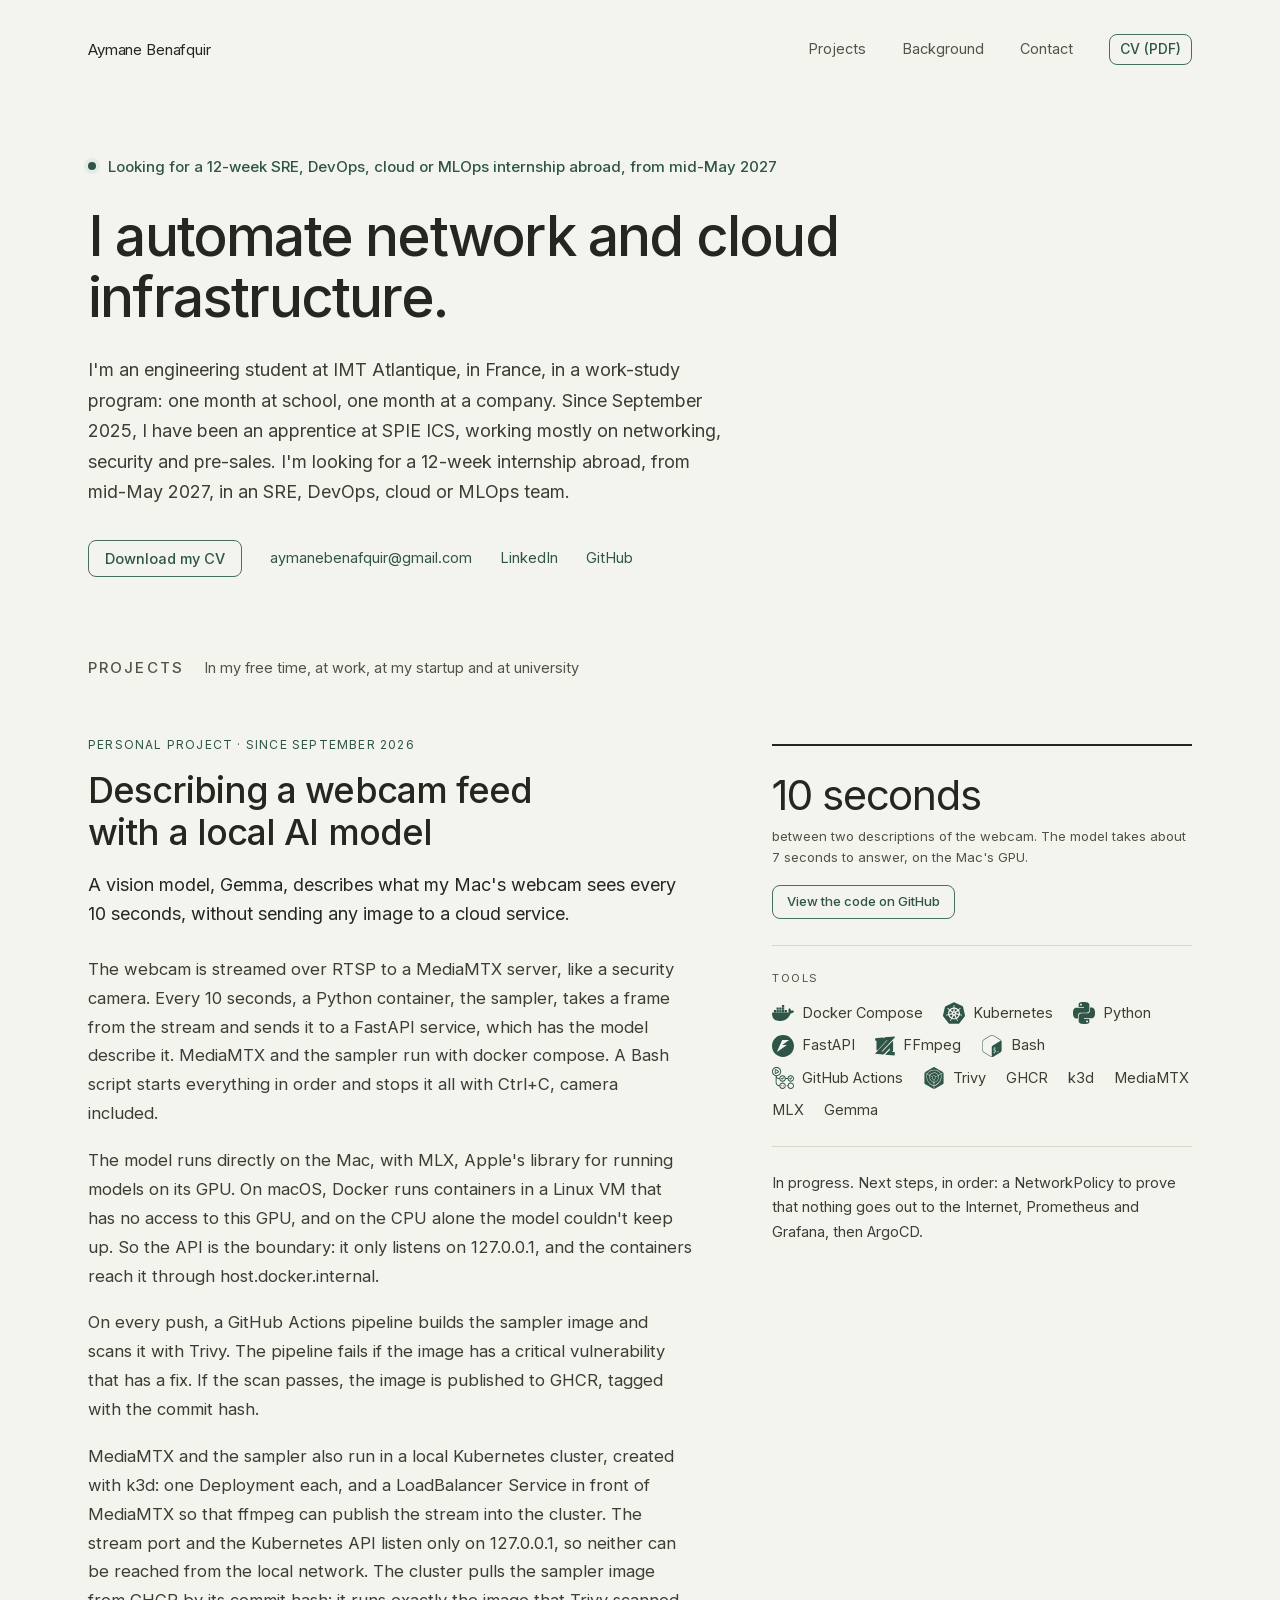
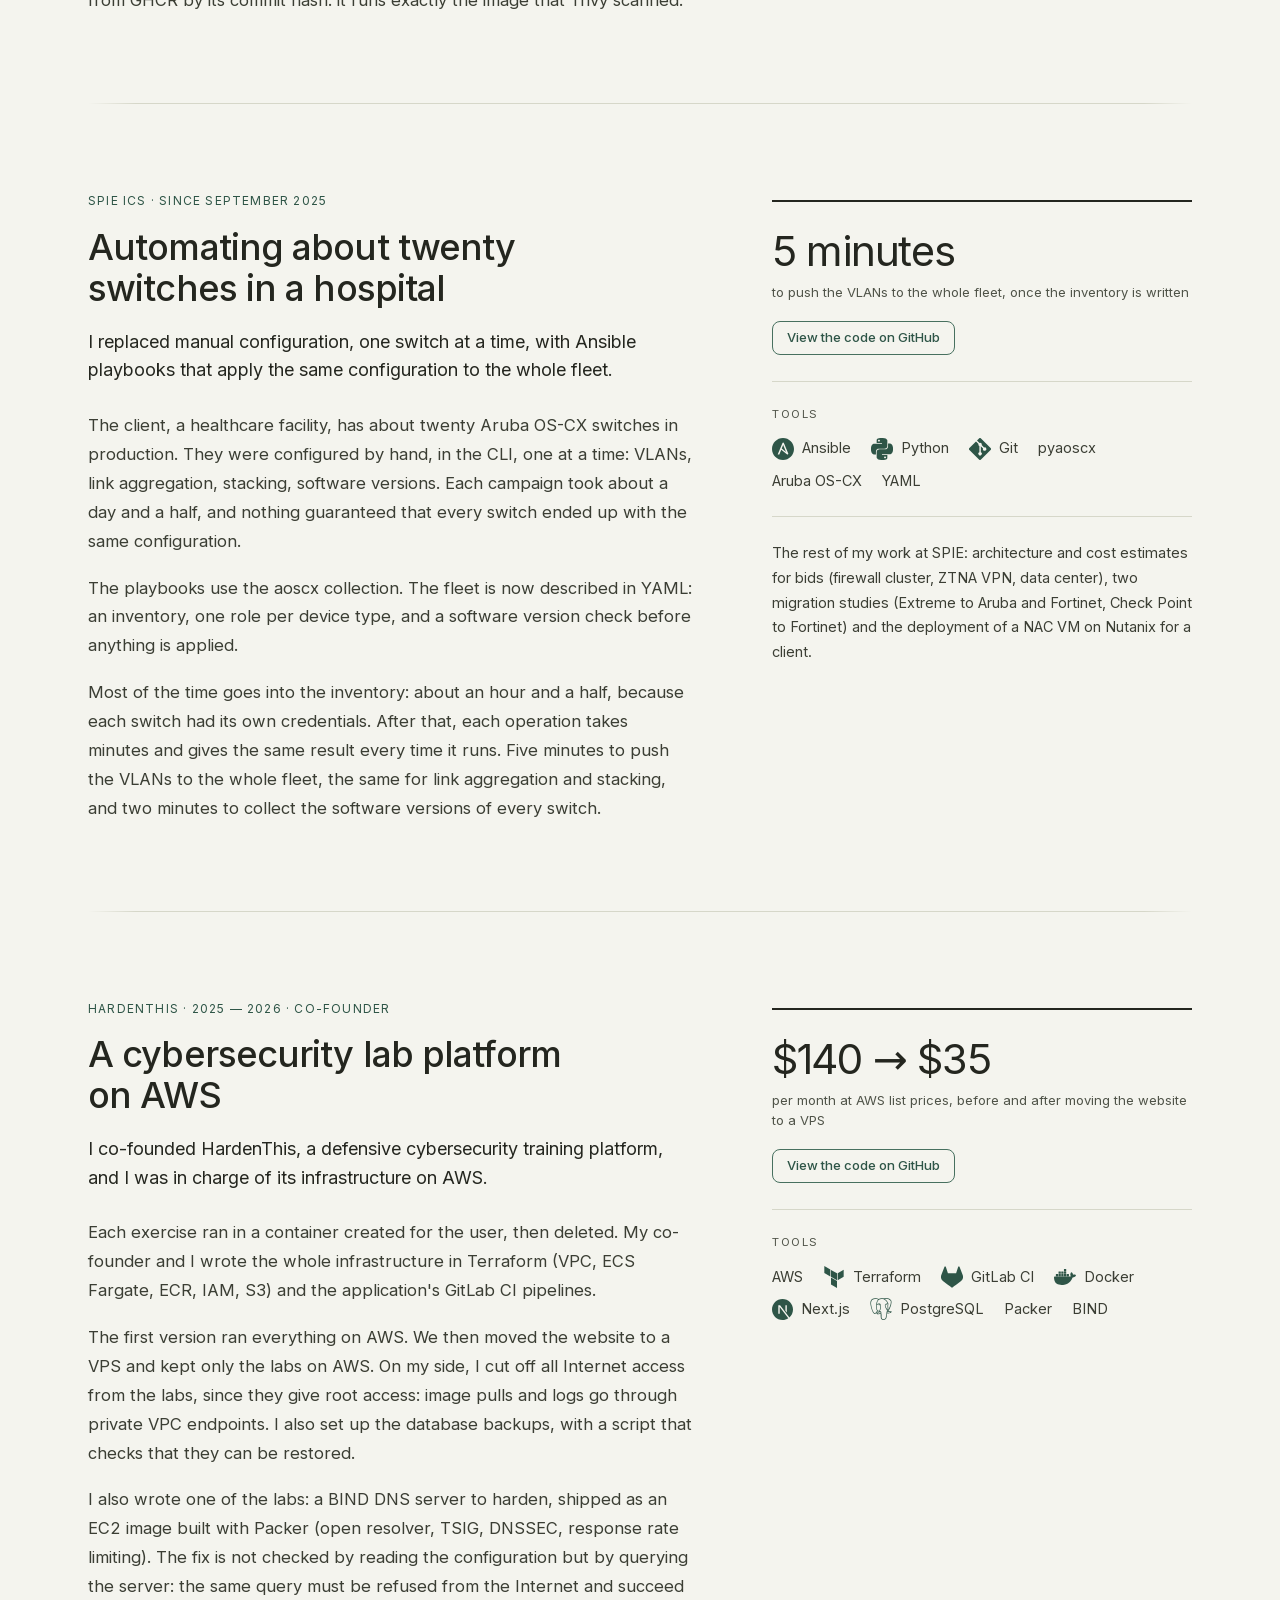
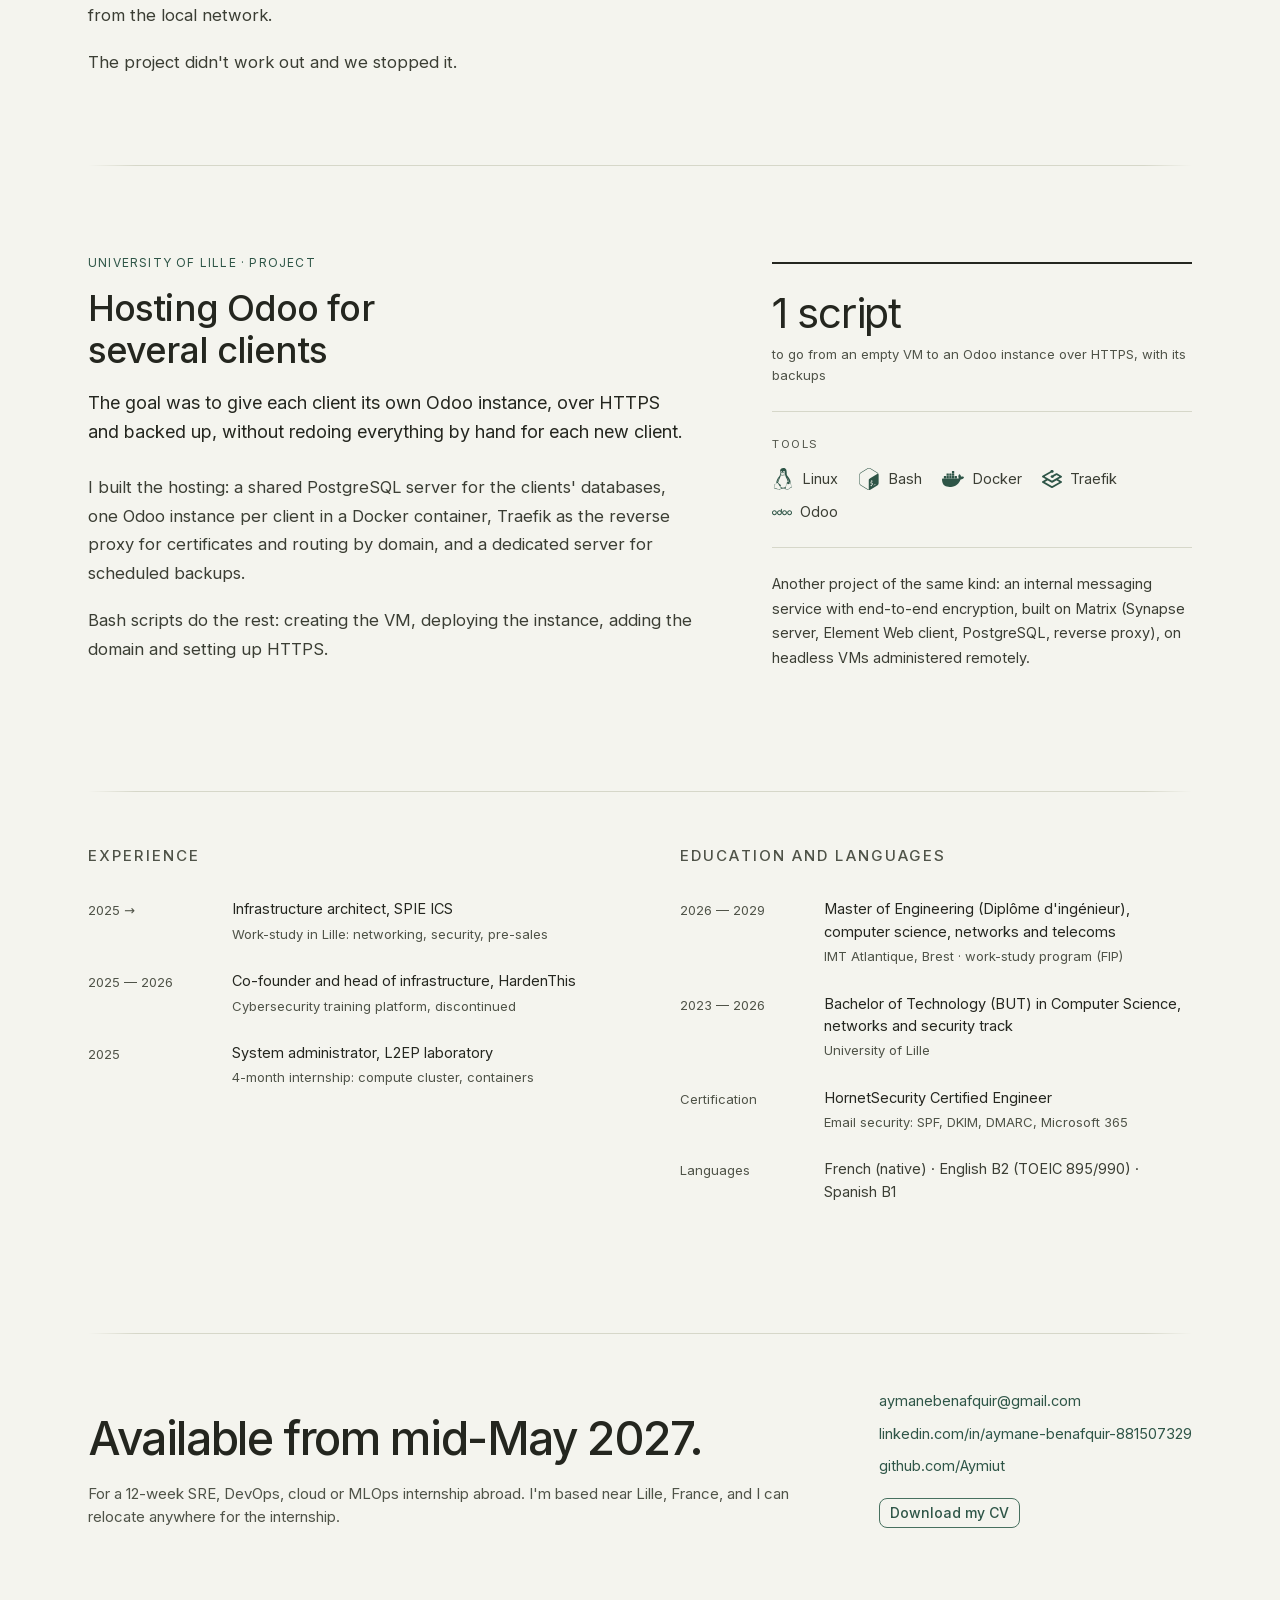
==== commit c63fe319: "Nouveau CV anglais, cible SRE, phase Kubernetes de local-vision-assistant" ====
--- a/en/index.html
+++ b/en/index.html
@@ -1,10 +1,10 @@
-<!DOCTYPE html><html lang="en"><head><meta charset="utf-8"><meta name="viewport" content="width=device-width, initial-scale=1"><title>Aymane Benafquir · DevOps, cloud and MLOps internship</title><meta name="description" content="Engineering student at IMT Atlantique, France, looking for a 12-week DevOps, cloud or MLOps internship abroad from mid-May 2027. Terraform, Ansible, Docker, AWS, GitLab CI."><meta name="author" content="Aymane Benafquir"><meta name="theme-color" content="#f4f4ee"><link rel="canonical" href="https://aymiut.github.io/en/"><link rel="alternate" hreflang="fr" href="https://aymiut.github.io/"><link rel="alternate" hreflang="en" href="https://aymiut.github.io/en/"><link rel="alternate" hreflang="x-default" href="https://aymiut.github.io/"><meta property="og:type" content="profile"><meta property="og:title" content="Aymane Benafquir · DevOps, cloud and MLOps internship"><meta property="og:description" content="Engineering student at IMT Atlantique, France, looking for a 12-week DevOps, cloud or MLOps internship abroad from mid-May 2027. Terraform, Ansible, Docker, AWS, GitLab CI."><meta property="og:locale" content="en_US"><meta property="og:locale:alternate" content="fr_FR"><meta property="og:url" content="https://aymiut.github.io/en/"><link rel="icon" href="/favicon.svg" type="image/svg+xml"><style>@font-face{font-family:Inter-323dec1836a61db6;src:url("/_astro/fonts/e868cdf4720e9ea5.woff2") format("woff2");font-display:swap;unicode-range:U+0000-00FF,U+0131,U+0152-0153,U+02BB-02BC,U+02C6,U+02DA,U+02DC,U+0304,U+0308,U+0329,U+2000-206F,U+20AC,U+2122,U+2191,U+2193,U+2212,U+2215,U+FEFF,U+FFFD;font-weight:100 900;font-style:normal;}@font-face{font-family:"Inter-323dec1836a61db6 fallback: Arial";src:local("Arial");font-display:swap;font-weight:100 900;font-style:normal;size-adjust:107.1194%;ascent-override:90.4365%;descent-override:22.518%;line-gap-override:0%;}:root{--font-inter:Inter-323dec1836a61db6,"Inter-323dec1836a61db6 fallback: Arial",system-ui,-apple-system,"Segoe UI",sans-serif;}</style><link rel="preload" href="/_astro/fonts/e868cdf4720e9ea5.woff2" as="font" type="font/woff2" crossorigin><script type="application/ld+json">{"@context":"https://schema.org","@type":"Person","name":"Aymane Benafquir","jobTitle":"Engineering student, DevOps and cloud","description":"Engineering student at IMT Atlantique, France, looking for a 12-week DevOps, cloud or MLOps internship abroad from mid-May 2027. Terraform, Ansible, Docker, AWS, GitLab CI.","email":"mailto:aymanebenafquir@gmail.com","url":"https://aymiut.github.io/en/","sameAs":["https://www.linkedin.com/in/aymane-benafquir-881507329","https://github.com/Aymiut"],"worksFor":{"@type":"Organization","name":"SPIE ICS"},"alumniOf":[{"@type":"CollegeOrUniversity","name":"IMT Atlantique"},{"@type":"CollegeOrUniversity","name":"University of Lille"}],"knowsAbout":["DevOps","AWS cloud","Network infrastructure","Ansible","Terraform","Docker","Linux"]}</script><style>:root{color-scheme:light;--ground:#f4f4ee;--surface:#fbfbf6;--ink:#24261f;--body:#3b3e34;--muted:#4f5348;--rule:#d6d7c9;--rule-light:#e3e4d9;--accent:#2e5547;--accent-line:#47705f;--accent-tint:#e3ece6;--accent-tint-strong:#cfddd5;--accent-press:#1f3b31;--font-sans:var(--font-inter);--font-mono:ui-monospace, Menlo, Consolas, monospace;--fs-hero:clamp(36px, 5vw, 56px);--fs-h2:clamp(32px, 4.4vw, 46px);--fs-h3:clamp(26px, 3.4vw, 36px);--fs-stat:42px;--fs-lead:18px;--fs-body:16.5px;--fs-base:15px;--fs-item:14.5px;--fs-small:14.5px;--fs-xs:13px;--fs-eyebrow:12px;--fs-label:11.5px;--ls-hero:-.032em;--ls-tight:-.03em;--ls-h3:-.025em;--ls-title:-.015em;--ls-eyebrow:.1em;--ls-label:.14em;--page-max:1280px;--gutter:88px;--col-gap:80px;--aside-width:420px;--space-hero:56px;--space-band:96px;--space-section:120px;--space-work:80px;--space-case-gap:88px;--space-footer-top:130px;--space-footer-bottom:110px;--radius:8px;--radius-frame:10px;--radius-slot:6px;--rule-fade:48px}@media (width<=1100px){:root{--gutter:40px;--col-gap:56px;--space-hero:48px;--space-band:72px;--space-section:88px;--space-work:64px;--space-case-gap:64px;--space-footer-top:96px;--space-footer-bottom:72px;--rule-fade:24px}}@media (width<=640px){:root{--gutter:24px;--space-case-gap:56px}}*,:before,:after{box-sizing:border-box}html{-webkit-text-size-adjust:100%}@media (prefers-reduced-motion:no-preference){html{scroll-behavior:smooth}}body{background:var(--ground);color:var(--ink);font-family:var(--font-sans);font-size:var(--fs-base);-webkit-font-smoothing:antialiased;-moz-osx-font-smoothing:grayscale;margin:0;line-height:1.55}h1,h2,h3,h4{letter-spacing:var(--ls-title);margin:0;font-weight:500;line-height:1.12}p,figure,ul,ol{margin:0}img,svg{max-width:100%;display:block}a{color:var(--accent);text-underline-offset:3px;text-decoration:none}a:hover{color:var(--accent-line)}a:active{color:var(--accent-press)}:focus{outline:none}:focus-visible{outline:2px solid var(--accent);outline-offset:2px}::selection{background:#2e554738}.button{border:1px solid var(--accent-line);border-radius:var(--radius);color:var(--accent);font:500 14px/1.2 var(--font-sans);cursor:pointer;background:0 0;justify-content:center;align-items:center;gap:6px;padding:6px 10px;display:inline-flex}.button:hover{background:var(--accent-tint);border-color:var(--accent);color:var(--accent)}.button:active{background:var(--accent-tint-strong);color:var(--accent-press)}.shell{width:100%;max-width:var(--page-max);padding-inline:var(--gutter);margin-inline:auto}.rule{background:linear-gradient(to right, transparent, var(--rule) var(--rule-fade), var(--rule) calc(100% - var(--rule-fade)), transparent);border:0;height:1px}.logo-ink{filter:grayscale()contrast(1.05);opacity:.78;mix-blend-mode:multiply}.slot{border:1px dashed var(--rule);border-radius:var(--radius-slot);width:100%;height:100%;color:var(--muted);font:400 10.5px/1.35 var(--font-mono);text-align:center;background:repeating-linear-gradient(135deg,#2e55470d 0 6px,#0000 6px 12px);justify-content:center;align-items:center;padding:4px;display:flex}.logo-ink{object-fit:contain;width:auto;max-width:100%;height:auto;max-height:100%}.timeline__title[data-astro-cid-iuxs3ju7]{color:var(--muted);font-size:var(--fs-base);letter-spacing:var(--ls-label);text-transform:uppercase;margin-bottom:34px}.timeline__list[data-astro-cid-iuxs3ju7]{flex-direction:column;gap:26px;padding:0;list-style:none;display:flex}.timeline__row[data-astro-cid-iuxs3ju7]{font-size:var(--fs-item);grid-template-columns:120px 1fr;gap:24px;display:grid}.timeline__date[data-astro-cid-iuxs3ju7]{color:var(--muted);font-size:var(--fs-xs);padding-top:2px}.timeline__detail[data-astro-cid-iuxs3ju7]{color:var(--muted);font-size:var(--fs-xs);margin-top:3px}.timeline__plain[data-astro-cid-iuxs3ju7]{color:var(--body)}@media (width<=640px){.timeline__row[data-astro-cid-iuxs3ju7]{grid-template-columns:1fr;gap:6px}.timeline__date[data-astro-cid-iuxs3ju7]{padding-top:0}}.background[data-astro-cid-ten37dqi]{padding-top:var(--space-section);scroll-margin-top:32px}.background__grid[data-astro-cid-ten37dqi]{gap:var(--col-gap);grid-template-columns:1fr 1fr;padding-top:56px;display:grid}@media (width<=900px){.background__grid[data-astro-cid-ten37dqi]{grid-template-columns:1fr;gap:48px}}.contact[data-astro-cid-ubqjqawr]{padding-block:var(--space-footer-top) var(--space-footer-bottom);scroll-margin-top:32px}.contact__grid[data-astro-cid-ubqjqawr]{grid-template-columns:1fr auto;align-items:end;gap:64px;margin-top:56px;display:grid}.contact__title[data-astro-cid-ubqjqawr]{max-width:20ch;font-size:var(--fs-h2);letter-spacing:var(--ls-tight);text-wrap:pretty;margin-bottom:18px;line-height:1.1}.contact__subtitle[data-astro-cid-ubqjqawr]{color:var(--muted);font-size:var(--fs-base)}.contact__links[data-astro-cid-ubqjqawr]{font-size:var(--fs-item);flex-direction:column;align-items:flex-start;gap:10px;display:flex}.contact__cv[data-astro-cid-ubqjqawr]{margin-top:10px}@media (width<=900px){.contact__grid[data-astro-cid-ubqjqawr]{grid-template-columns:1fr;align-items:start;gap:40px;margin-top:44px}}.hero[data-astro-cid-ge2uvauf]{padding-top:var(--space-hero)}.hero__inner[data-astro-cid-ge2uvauf]{max-width:960px}.hero__status[data-astro-cid-ge2uvauf]{color:var(--accent);font-size:var(--fs-base);text-wrap:pretty;align-items:flex-start;gap:12px;margin-bottom:28px;font-weight:500;display:flex}.hero__status[data-astro-cid-ge2uvauf]:before{content:"";background:var(--accent);width:8px;height:8px;box-shadow:0 0 0 4px var(--accent-tint);border-radius:50%;flex:none;margin-top:calc(.775em - 4px)}.hero__title[data-astro-cid-ge2uvauf]{font-size:var(--fs-hero);letter-spacing:var(--ls-hero);text-wrap:pretty;line-height:1.08}.hero__lead[data-astro-cid-ge2uvauf]{max-width:60ch;color:var(--body);font-size:var(--fs-lead);text-wrap:pretty;margin-top:28px;line-height:1.7}.hero__actions[data-astro-cid-ge2uvauf]{font-size:var(--fs-item);flex-wrap:wrap;align-items:center;gap:12px 28px;margin-top:32px;display:flex}.hero__cv[data-astro-cid-ge2uvauf]{font-size:var(--fs-item);padding:9px 16px}@media (width<=1100px){.hero__status[data-astro-cid-ge2uvauf]{margin-bottom:22px}.hero__lead[data-astro-cid-ge2uvauf]{margin-top:22px}}.site-header[data-astro-cid-fzpbxy5g]{align-items:center;gap:36px;padding-block:34px;display:flex}.site-header__name[data-astro-cid-fzpbxy5g]{font-size:var(--fs-base);letter-spacing:-.01em;margin-right:auto}.site-header__nav[data-astro-cid-fzpbxy5g]{font-size:var(--fs-small);align-items:center;gap:36px;display:flex}.site-header__link[data-astro-cid-fzpbxy5g]{color:var(--muted)}.site-header__link[data-astro-cid-fzpbxy5g]:hover{color:var(--accent)}@media (width<=700px){.site-header[data-astro-cid-fzpbxy5g]{flex-wrap:wrap;gap:16px 24px;padding-block:24px}.site-header__name[data-astro-cid-fzpbxy5g]{flex:1 0 100%;margin-right:0}.site-header__nav[data-astro-cid-fzpbxy5g]{gap:20px;margin-right:auto}}.tool-icon[data-astro-cid-k4aetswt]{color:var(--accent);display:inline-flex}.tool-icon[data-astro-cid-k4aetswt] svg{width:auto;height:var(--tool-icon-height)}.case[data-astro-cid-p5wr5ghm]{grid-template-columns:1fr var(--aside-width);column-gap:var(--col-gap);grid-template-rows:auto 1fr;grid-template-areas:"head aside""body aside";display:grid}.case__head[data-astro-cid-p5wr5ghm]{grid-area:head}.case__body[data-astro-cid-p5wr5ghm]{grid-area:body}.case__aside[data-astro-cid-p5wr5ghm]{grid-area:aside;align-self:start;padding-top:8px}.case__eyebrow[data-astro-cid-p5wr5ghm]{color:var(--accent);font-size:var(--fs-eyebrow);letter-spacing:var(--ls-eyebrow);text-transform:uppercase;margin-bottom:16px}.case__title[data-astro-cid-p5wr5ghm]{max-width:22ch;font-size:var(--fs-h3);letter-spacing:var(--ls-h3);text-wrap:pretty;margin-bottom:18px;line-height:1.15}.case__summary[data-astro-cid-p5wr5ghm]{max-width:58ch;color:var(--ink);font-size:var(--fs-lead);text-wrap:pretty;margin-bottom:26px;line-height:1.6}.case__text[data-astro-cid-p5wr5ghm]{max-width:62ch;color:var(--body);font-size:var(--fs-body);line-height:1.75}.case__text[data-astro-cid-p5wr5ghm]+.case__text[data-astro-cid-p5wr5ghm]{margin-top:18px}.case__block[data-astro-cid-p5wr5ghm]{border-top:1px solid var(--rule);padding:24px 0}.case__block[data-astro-cid-p5wr5ghm]:last-child{padding-bottom:0}.case__block--stat[data-astro-cid-p5wr5ghm]{border-top:2px solid var(--ink);padding:28px 0 26px}.case__stat[data-astro-cid-p5wr5ghm]{font-size:var(--fs-stat);letter-spacing:var(--ls-tight);line-height:1}.case__stat-caption[data-astro-cid-p5wr5ghm]{color:var(--muted);font-size:var(--fs-xs);margin-top:10px;line-height:1.6}.case__code[data-astro-cid-p5wr5ghm]{font-size:var(--fs-xs);margin-top:18px;padding:8px 14px}.case__label[data-astro-cid-p5wr5ghm]{color:var(--muted);font-size:var(--fs-label);letter-spacing:var(--ls-label);text-transform:uppercase;margin-bottom:14px}.case__tools[data-astro-cid-p5wr5ghm]{flex-wrap:wrap;align-items:center;gap:10px 20px;padding:0;list-style:none;display:flex}.case__tool[data-astro-cid-p5wr5ghm]{align-items:center;gap:8px;display:inline-flex}.case__tool-name[data-astro-cid-p5wr5ghm]{color:var(--body);font-size:var(--fs-item)}.case__note[data-astro-cid-p5wr5ghm]{color:var(--body);font-size:var(--fs-small);line-height:1.7}.case__shot[data-astro-cid-p5wr5ghm]{border-radius:var(--radius-frame);background:var(--surface);height:210px;box-shadow:0 0 0 1px var(--rule);overflow:hidden}.case__shot[data-astro-cid-p5wr5ghm] img{object-fit:cover;width:100%;height:100%}@media (width<=1100px){.case[data-astro-cid-p5wr5ghm]{grid-template:"head""aside""body"/1fr}.case__aside[data-astro-cid-p5wr5ghm]{max-width:520px;margin-bottom:36px;padding-top:0}}.work[data-astro-cid-2bvzee3v]{padding-top:var(--space-work);scroll-margin-top:32px}.work__head[data-astro-cid-2bvzee3v]{align-items:baseline;gap:20px;margin-bottom:56px;display:flex}.work__title[data-astro-cid-2bvzee3v]{color:var(--muted);font-size:var(--fs-base);letter-spacing:var(--ls-label);text-transform:uppercase}.work__gloss[data-astro-cid-2bvzee3v]{color:var(--muted);font-size:var(--fs-small)}.work__list[data-astro-cid-2bvzee3v]{gap:var(--space-case-gap);flex-direction:column;display:flex}@media (width<=700px){.work__head[data-astro-cid-2bvzee3v]{flex-direction:column;gap:10px;margin-bottom:48px}}
-</style></head><body><header class="site-header shell" data-astro-cid-fzpbxy5g><span class="site-header__name" data-astro-cid-fzpbxy5g>Aymane Benafquir</span><nav class="site-header__nav" aria-label="Page sections" data-astro-cid-fzpbxy5g><a class="site-header__link" href="#projects" data-astro-cid-fzpbxy5g>Projects</a><a class="site-header__link" href="#background" data-astro-cid-fzpbxy5g>Background</a><a class="site-header__link" href="#contact" data-astro-cid-fzpbxy5g>Contact</a></nav><a class="button" href="/cv/aymane-benafquir-en.pdf" target="_blank" rel="noopener" data-astro-cid-fzpbxy5g>CV (PDF)</a></header><main><section class="hero shell" aria-labelledby="hero-title" data-astro-cid-ge2uvauf><div class="hero__inner" data-astro-cid-ge2uvauf><p class="hero__status" data-astro-cid-ge2uvauf>Looking for a 12-⁠week DevOps, cloud or MLOps internship abroad, from mid-⁠May 2027</p><h1 class="hero__title" id="hero-title" data-astro-cid-ge2uvauf>I automate network and cloud infrastructure.</h1><p class="hero__lead" data-astro-cid-ge2uvauf>I&#39;m an engineering student at IMT Atlantique, in France, in a work-study program: one month at school, one month at a company. Since September 2025, I have been an apprentice at SPIE ICS, working mostly on networking, security and pre-sales. I&#39;m looking for a 12-⁠week internship abroad, from mid-⁠May 2027, in a DevOps, cloud or MLOps team.</p><!-- Ce qu'un recruteur cherche en arrivant : le CV, le code, un moyen de répondre. --><div class="hero__actions" data-astro-cid-ge2uvauf><a class="button hero__cv" href="/cv/aymane-benafquir-en.pdf" target="_blank" rel="noopener" data-astro-cid-ge2uvauf>Download my CV</a><a href="mailto:aymanebenafquir@gmail.com" data-astro-cid-ge2uvauf>aymanebenafquir@gmail.com</a><a href="https://www.linkedin.com/in/aymane-benafquir-881507329" target="_blank" rel="noopener" data-astro-cid-ge2uvauf>LinkedIn</a><a href="https://github.com/Aymiut" target="_blank" rel="noopener" data-astro-cid-ge2uvauf>GitHub</a></div></div></section><section class="work shell" id="projects" aria-labelledby="work-title" data-astro-cid-2bvzee3v><div class="work__head" data-astro-cid-2bvzee3v><h2 class="work__title" id="work-title" data-astro-cid-2bvzee3v>Projects</h2><p class="work__gloss" data-astro-cid-2bvzee3v>In my free time, at work, at my startup and at university</p></div><div class="work__list" data-astro-cid-2bvzee3v><!-- Trois zones : l'en-tête et le résumé, la colonne du chiffre, puis le détail. Sur grand écran
+<!DOCTYPE html><html lang="en"><head><meta charset="utf-8"><meta name="viewport" content="width=device-width, initial-scale=1"><title>Aymane Benafquir · SRE, DevOps, cloud and MLOps internship</title><meta name="description" content="Engineering student at IMT Atlantique, France, looking for a 12-week SRE, DevOps, cloud or MLOps internship abroad from mid-May 2027. Terraform, Ansible, Docker, AWS, GitLab CI."><meta name="author" content="Aymane Benafquir"><meta name="theme-color" content="#f4f4ee"><link rel="canonical" href="https://aymiut.github.io/en/"><link rel="alternate" hreflang="fr" href="https://aymiut.github.io/"><link rel="alternate" hreflang="en" href="https://aymiut.github.io/en/"><link rel="alternate" hreflang="x-default" href="https://aymiut.github.io/"><meta property="og:type" content="profile"><meta property="og:title" content="Aymane Benafquir · SRE, DevOps, cloud and MLOps internship"><meta property="og:description" content="Engineering student at IMT Atlantique, France, looking for a 12-week SRE, DevOps, cloud or MLOps internship abroad from mid-May 2027. Terraform, Ansible, Docker, AWS, GitLab CI."><meta property="og:locale" content="en_US"><meta property="og:locale:alternate" content="fr_FR"><meta property="og:url" content="https://aymiut.github.io/en/"><link rel="icon" href="/favicon.svg" type="image/svg+xml"><style>@font-face{font-family:Inter-323dec1836a61db6;src:url("/_astro/fonts/e868cdf4720e9ea5.woff2") format("woff2");font-display:swap;unicode-range:U+0000-00FF,U+0131,U+0152-0153,U+02BB-02BC,U+02C6,U+02DA,U+02DC,U+0304,U+0308,U+0329,U+2000-206F,U+20AC,U+2122,U+2191,U+2193,U+2212,U+2215,U+FEFF,U+FFFD;font-weight:100 900;font-style:normal;}@font-face{font-family:"Inter-323dec1836a61db6 fallback: Arial";src:local("Arial");font-display:swap;font-weight:100 900;font-style:normal;size-adjust:107.1194%;ascent-override:90.4365%;descent-override:22.518%;line-gap-override:0%;}:root{--font-inter:Inter-323dec1836a61db6,"Inter-323dec1836a61db6 fallback: Arial",system-ui,-apple-system,"Segoe UI",sans-serif;}</style><link rel="preload" href="/_astro/fonts/e868cdf4720e9ea5.woff2" as="font" type="font/woff2" crossorigin><script type="application/ld+json">{"@context":"https://schema.org","@type":"Person","name":"Aymane Benafquir","jobTitle":"Engineering student, DevOps and cloud","description":"Engineering student at IMT Atlantique, France, looking for a 12-week SRE, DevOps, cloud or MLOps internship abroad from mid-May 2027. Terraform, Ansible, Docker, AWS, GitLab CI.","email":"mailto:aymanebenafquir@gmail.com","url":"https://aymiut.github.io/en/","sameAs":["https://www.linkedin.com/in/aymane-benafquir-881507329","https://github.com/Aymiut"],"worksFor":{"@type":"Organization","name":"SPIE ICS"},"alumniOf":[{"@type":"CollegeOrUniversity","name":"IMT Atlantique"},{"@type":"CollegeOrUniversity","name":"University of Lille"}],"knowsAbout":["DevOps","AWS cloud","Network infrastructure","Ansible","Terraform","Docker","Linux"]}</script><style>:root{color-scheme:light;--ground:#f4f4ee;--surface:#fbfbf6;--ink:#24261f;--body:#3b3e34;--muted:#4f5348;--rule:#d6d7c9;--rule-light:#e3e4d9;--accent:#2e5547;--accent-line:#47705f;--accent-tint:#e3ece6;--accent-tint-strong:#cfddd5;--accent-press:#1f3b31;--font-sans:var(--font-inter);--font-mono:ui-monospace, Menlo, Consolas, monospace;--fs-hero:clamp(36px, 5vw, 56px);--fs-h2:clamp(32px, 4.4vw, 46px);--fs-h3:clamp(26px, 3.4vw, 36px);--fs-stat:42px;--fs-lead:18px;--fs-body:16.5px;--fs-base:15px;--fs-item:14.5px;--fs-small:14.5px;--fs-xs:13px;--fs-eyebrow:12px;--fs-label:11.5px;--ls-hero:-.032em;--ls-tight:-.03em;--ls-h3:-.025em;--ls-title:-.015em;--ls-eyebrow:.1em;--ls-label:.14em;--page-max:1280px;--gutter:88px;--col-gap:80px;--aside-width:420px;--space-hero:56px;--space-band:96px;--space-section:120px;--space-work:80px;--space-case-gap:88px;--space-footer-top:130px;--space-footer-bottom:110px;--radius:8px;--radius-frame:10px;--radius-slot:6px;--rule-fade:48px}@media (width<=1100px){:root{--gutter:40px;--col-gap:56px;--space-hero:48px;--space-band:72px;--space-section:88px;--space-work:64px;--space-case-gap:64px;--space-footer-top:96px;--space-footer-bottom:72px;--rule-fade:24px}}@media (width<=640px){:root{--gutter:24px;--space-case-gap:56px}}*,:before,:after{box-sizing:border-box}html{-webkit-text-size-adjust:100%}@media (prefers-reduced-motion:no-preference){html{scroll-behavior:smooth}}body{background:var(--ground);color:var(--ink);font-family:var(--font-sans);font-size:var(--fs-base);-webkit-font-smoothing:antialiased;-moz-osx-font-smoothing:grayscale;margin:0;line-height:1.55}h1,h2,h3,h4{letter-spacing:var(--ls-title);margin:0;font-weight:500;line-height:1.12}p,figure,ul,ol{margin:0}img,svg{max-width:100%;display:block}a{color:var(--accent);text-underline-offset:3px;text-decoration:none}a:hover{color:var(--accent-line)}a:active{color:var(--accent-press)}:focus{outline:none}:focus-visible{outline:2px solid var(--accent);outline-offset:2px}::selection{background:#2e554738}.button{border:1px solid var(--accent-line);border-radius:var(--radius);color:var(--accent);font:500 14px/1.2 var(--font-sans);cursor:pointer;background:0 0;justify-content:center;align-items:center;gap:6px;padding:6px 10px;display:inline-flex}.button:hover{background:var(--accent-tint);border-color:var(--accent);color:var(--accent)}.button:active{background:var(--accent-tint-strong);color:var(--accent-press)}.shell{width:100%;max-width:var(--page-max);padding-inline:var(--gutter);margin-inline:auto}.rule{background:linear-gradient(to right, transparent, var(--rule) var(--rule-fade), var(--rule) calc(100% - var(--rule-fade)), transparent);border:0;height:1px}.logo-ink{filter:grayscale()contrast(1.05);opacity:.78;mix-blend-mode:multiply}.slot{border:1px dashed var(--rule);border-radius:var(--radius-slot);width:100%;height:100%;color:var(--muted);font:400 10.5px/1.35 var(--font-mono);text-align:center;background:repeating-linear-gradient(135deg,#2e55470d 0 6px,#0000 6px 12px);justify-content:center;align-items:center;padding:4px;display:flex}.logo-ink{object-fit:contain;width:auto;max-width:100%;height:auto;max-height:100%}.timeline__title[data-astro-cid-iuxs3ju7]{color:var(--muted);font-size:var(--fs-base);letter-spacing:var(--ls-label);text-transform:uppercase;margin-bottom:34px}.timeline__list[data-astro-cid-iuxs3ju7]{flex-direction:column;gap:26px;padding:0;list-style:none;display:flex}.timeline__row[data-astro-cid-iuxs3ju7]{font-size:var(--fs-item);grid-template-columns:120px 1fr;gap:24px;display:grid}.timeline__date[data-astro-cid-iuxs3ju7]{color:var(--muted);font-size:var(--fs-xs);padding-top:2px}.timeline__detail[data-astro-cid-iuxs3ju7]{color:var(--muted);font-size:var(--fs-xs);margin-top:3px}.timeline__plain[data-astro-cid-iuxs3ju7]{color:var(--body)}@media (width<=640px){.timeline__row[data-astro-cid-iuxs3ju7]{grid-template-columns:1fr;gap:6px}.timeline__date[data-astro-cid-iuxs3ju7]{padding-top:0}}.background[data-astro-cid-ten37dqi]{padding-top:var(--space-section);scroll-margin-top:32px}.background__grid[data-astro-cid-ten37dqi]{gap:var(--col-gap);grid-template-columns:1fr 1fr;padding-top:56px;display:grid}@media (width<=900px){.background__grid[data-astro-cid-ten37dqi]{grid-template-columns:1fr;gap:48px}}.contact[data-astro-cid-ubqjqawr]{padding-block:var(--space-footer-top) var(--space-footer-bottom);scroll-margin-top:32px}.contact__grid[data-astro-cid-ubqjqawr]{grid-template-columns:1fr auto;align-items:end;gap:64px;margin-top:56px;display:grid}.contact__title[data-astro-cid-ubqjqawr]{max-width:20ch;font-size:var(--fs-h2);letter-spacing:var(--ls-tight);text-wrap:pretty;margin-bottom:18px;line-height:1.1}.contact__subtitle[data-astro-cid-ubqjqawr]{color:var(--muted);font-size:var(--fs-base)}.contact__links[data-astro-cid-ubqjqawr]{font-size:var(--fs-item);flex-direction:column;align-items:flex-start;gap:10px;display:flex}.contact__cv[data-astro-cid-ubqjqawr]{margin-top:10px}@media (width<=900px){.contact__grid[data-astro-cid-ubqjqawr]{grid-template-columns:1fr;align-items:start;gap:40px;margin-top:44px}}.hero[data-astro-cid-ge2uvauf]{padding-top:var(--space-hero)}.hero__inner[data-astro-cid-ge2uvauf]{max-width:960px}.hero__status[data-astro-cid-ge2uvauf]{color:var(--accent);font-size:var(--fs-base);text-wrap:pretty;align-items:flex-start;gap:12px;margin-bottom:28px;font-weight:500;display:flex}.hero__status[data-astro-cid-ge2uvauf]:before{content:"";background:var(--accent);width:8px;height:8px;box-shadow:0 0 0 4px var(--accent-tint);border-radius:50%;flex:none;margin-top:calc(.775em - 4px)}.hero__title[data-astro-cid-ge2uvauf]{font-size:var(--fs-hero);letter-spacing:var(--ls-hero);text-wrap:pretty;line-height:1.08}.hero__lead[data-astro-cid-ge2uvauf]{max-width:60ch;color:var(--body);font-size:var(--fs-lead);text-wrap:pretty;margin-top:28px;line-height:1.7}.hero__actions[data-astro-cid-ge2uvauf]{font-size:var(--fs-item);flex-wrap:wrap;align-items:center;gap:12px 28px;margin-top:32px;display:flex}.hero__cv[data-astro-cid-ge2uvauf]{font-size:var(--fs-item);padding:9px 16px}@media (width<=1100px){.hero__status[data-astro-cid-ge2uvauf]{margin-bottom:22px}.hero__lead[data-astro-cid-ge2uvauf]{margin-top:22px}}.site-header[data-astro-cid-fzpbxy5g]{align-items:center;gap:36px;padding-block:34px;display:flex}.site-header__name[data-astro-cid-fzpbxy5g]{font-size:var(--fs-base);letter-spacing:-.01em;margin-right:auto}.site-header__nav[data-astro-cid-fzpbxy5g]{font-size:var(--fs-small);align-items:center;gap:36px;display:flex}.site-header__link[data-astro-cid-fzpbxy5g]{color:var(--muted)}.site-header__link[data-astro-cid-fzpbxy5g]:hover{color:var(--accent)}@media (width<=700px){.site-header[data-astro-cid-fzpbxy5g]{flex-wrap:wrap;gap:16px 24px;padding-block:24px}.site-header__name[data-astro-cid-fzpbxy5g]{flex:1 0 100%;margin-right:0}.site-header__nav[data-astro-cid-fzpbxy5g]{gap:20px;margin-right:auto}}.tool-icon[data-astro-cid-k4aetswt]{color:var(--accent);display:inline-flex}.tool-icon[data-astro-cid-k4aetswt] svg{width:auto;height:var(--tool-icon-height)}.case[data-astro-cid-p5wr5ghm]{grid-template-columns:1fr var(--aside-width);column-gap:var(--col-gap);grid-template-rows:auto 1fr;grid-template-areas:"head aside""body aside";display:grid}.case__head[data-astro-cid-p5wr5ghm]{grid-area:head}.case__body[data-astro-cid-p5wr5ghm]{grid-area:body}.case__aside[data-astro-cid-p5wr5ghm]{grid-area:aside;align-self:start;padding-top:8px}.case__eyebrow[data-astro-cid-p5wr5ghm]{color:var(--accent);font-size:var(--fs-eyebrow);letter-spacing:var(--ls-eyebrow);text-transform:uppercase;margin-bottom:16px}.case__title[data-astro-cid-p5wr5ghm]{max-width:22ch;font-size:var(--fs-h3);letter-spacing:var(--ls-h3);text-wrap:pretty;margin-bottom:18px;line-height:1.15}.case__summary[data-astro-cid-p5wr5ghm]{max-width:58ch;color:var(--ink);font-size:var(--fs-lead);text-wrap:pretty;margin-bottom:26px;line-height:1.6}.case__text[data-astro-cid-p5wr5ghm]{max-width:62ch;color:var(--body);font-size:var(--fs-body);line-height:1.75}.case__text[data-astro-cid-p5wr5ghm]+.case__text[data-astro-cid-p5wr5ghm]{margin-top:18px}.case__block[data-astro-cid-p5wr5ghm]{border-top:1px solid var(--rule);padding:24px 0}.case__block[data-astro-cid-p5wr5ghm]:last-child{padding-bottom:0}.case__block--stat[data-astro-cid-p5wr5ghm]{border-top:2px solid var(--ink);padding:28px 0 26px}.case__stat[data-astro-cid-p5wr5ghm]{font-size:var(--fs-stat);letter-spacing:var(--ls-tight);line-height:1}.case__stat-caption[data-astro-cid-p5wr5ghm]{color:var(--muted);font-size:var(--fs-xs);margin-top:10px;line-height:1.6}.case__code[data-astro-cid-p5wr5ghm]{font-size:var(--fs-xs);margin-top:18px;padding:8px 14px}.case__label[data-astro-cid-p5wr5ghm]{color:var(--muted);font-size:var(--fs-label);letter-spacing:var(--ls-label);text-transform:uppercase;margin-bottom:14px}.case__tools[data-astro-cid-p5wr5ghm]{flex-wrap:wrap;align-items:center;gap:10px 20px;padding:0;list-style:none;display:flex}.case__tool[data-astro-cid-p5wr5ghm]{align-items:center;gap:8px;display:inline-flex}.case__tool-name[data-astro-cid-p5wr5ghm]{color:var(--body);font-size:var(--fs-item)}.case__note[data-astro-cid-p5wr5ghm]{color:var(--body);font-size:var(--fs-small);line-height:1.7}.case__shot[data-astro-cid-p5wr5ghm]{border-radius:var(--radius-frame);background:var(--surface);height:210px;box-shadow:0 0 0 1px var(--rule);overflow:hidden}.case__shot[data-astro-cid-p5wr5ghm] img{object-fit:cover;width:100%;height:100%}@media (width<=1100px){.case[data-astro-cid-p5wr5ghm]{grid-template:"head""aside""body"/1fr}.case__aside[data-astro-cid-p5wr5ghm]{max-width:520px;margin-bottom:36px;padding-top:0}}.work[data-astro-cid-2bvzee3v]{padding-top:var(--space-work);scroll-margin-top:32px}.work__head[data-astro-cid-2bvzee3v]{align-items:baseline;gap:20px;margin-bottom:56px;display:flex}.work__title[data-astro-cid-2bvzee3v]{color:var(--muted);font-size:var(--fs-base);letter-spacing:var(--ls-label);text-transform:uppercase}.work__gloss[data-astro-cid-2bvzee3v]{color:var(--muted);font-size:var(--fs-small)}.work__list[data-astro-cid-2bvzee3v]{gap:var(--space-case-gap);flex-direction:column;display:flex}@media (width<=700px){.work__head[data-astro-cid-2bvzee3v]{flex-direction:column;gap:10px;margin-bottom:48px}}
+</style></head><body><header class="site-header shell" data-astro-cid-fzpbxy5g><span class="site-header__name" data-astro-cid-fzpbxy5g>Aymane Benafquir</span><nav class="site-header__nav" aria-label="Page sections" data-astro-cid-fzpbxy5g><a class="site-header__link" href="#projects" data-astro-cid-fzpbxy5g>Projects</a><a class="site-header__link" href="#background" data-astro-cid-fzpbxy5g>Background</a><a class="site-header__link" href="#contact" data-astro-cid-fzpbxy5g>Contact</a></nav><a class="button" href="/cv/aymane-benafquir-en.pdf" target="_blank" rel="noopener" data-astro-cid-fzpbxy5g>CV (PDF)</a></header><main><section class="hero shell" aria-labelledby="hero-title" data-astro-cid-ge2uvauf><div class="hero__inner" data-astro-cid-ge2uvauf><p class="hero__status" data-astro-cid-ge2uvauf>Looking for a 12-⁠week SRE, DevOps, cloud or MLOps internship abroad, from mid-⁠May 2027</p><h1 class="hero__title" id="hero-title" data-astro-cid-ge2uvauf>I automate network and cloud infrastructure.</h1><p class="hero__lead" data-astro-cid-ge2uvauf>I&#39;m an engineering student at IMT Atlantique, in France, in a work-study program: one month at school, one month at a company. Since September 2025, I have been an apprentice at SPIE ICS, working mostly on networking, security and pre-sales. I&#39;m looking for a 12-⁠week internship abroad, from mid-⁠May 2027, in an SRE, DevOps, cloud or MLOps team.</p><!-- Ce qu'un recruteur cherche en arrivant : le CV, le code, un moyen de répondre. --><div class="hero__actions" data-astro-cid-ge2uvauf><a class="button hero__cv" href="/cv/aymane-benafquir-en.pdf" target="_blank" rel="noopener" data-astro-cid-ge2uvauf>Download my CV</a><a href="mailto:aymanebenafquir@gmail.com" data-astro-cid-ge2uvauf>aymanebenafquir@gmail.com</a><a href="https://www.linkedin.com/in/aymane-benafquir-881507329" target="_blank" rel="noopener" data-astro-cid-ge2uvauf>LinkedIn</a><a href="https://github.com/Aymiut" target="_blank" rel="noopener" data-astro-cid-ge2uvauf>GitHub</a></div></div></section><section class="work shell" id="projects" aria-labelledby="work-title" data-astro-cid-2bvzee3v><div class="work__head" data-astro-cid-2bvzee3v><h2 class="work__title" id="work-title" data-astro-cid-2bvzee3v>Projects</h2><p class="work__gloss" data-astro-cid-2bvzee3v>In my free time, at work, at my startup and at university</p></div><div class="work__list" data-astro-cid-2bvzee3v><!-- Trois zones : l'en-tête et le résumé, la colonne du chiffre, puis le détail. Sur grand écran
      la colonne du chiffre est à droite du texte ; en une colonne, elle passe avant le détail pour
-     qu'un lecteur pressé ait le chiffre, le code et les outils sans lire les paragraphes. --><article class="case" data-astro-cid-p5wr5ghm><header class="case__head" data-astro-cid-p5wr5ghm><p class="case__eyebrow" data-astro-cid-p5wr5ghm>Personal project · since September 2026</p><h3 class="case__title" data-astro-cid-p5wr5ghm>Describing a webcam feed with a local AI model</h3><p class="case__summary" data-astro-cid-p5wr5ghm>A vision model, Gemma, describes what my Mac&#39;s webcam sees every 10 seconds, without sending any image to a cloud service.</p></header><div class="case__aside" data-astro-cid-p5wr5ghm><div class="case__block case__block--stat" data-astro-cid-p5wr5ghm><p class="case__stat" data-astro-cid-p5wr5ghm>10 seconds</p><p class="case__stat-caption" data-astro-cid-p5wr5ghm>between two descriptions of the webcam. The model takes about 7 seconds to answer, on the Mac&#39;s GPU.</p><a class="button case__code" href="https://github.com/Aymiut/local-vision-assistant" target="_blank" rel="noopener" data-astro-cid-p5wr5ghm>View the code on GitHub</a></div><div class="case__block" data-astro-cid-p5wr5ghm><p class="case__label" data-astro-cid-p5wr5ghm>Tools</p><ul class="case__tools" data-astro-cid-p5wr5ghm><li class="case__tool" data-astro-cid-p5wr5ghm><span class="tool-icon" style="--tool-icon-height: 22px" data-astro-cid-k4aetswt><svg fill="currentColor" role="img" viewBox="0 0 24 24" xmlns="http://www.w3.org/2000/svg"><title>Docker Compose</title><path d="M13.983 11.078h2.119a.186.186 0 00.186-.185V9.006a.186.186 0 00-.186-.186h-2.119a.185.185 0 00-.185.185v1.888c0 .102.083.185.185.185m-2.954-5.43h2.118a.186.186 0 00.186-.186V3.574a.186.186 0 00-.186-.185h-2.118a.185.185 0 00-.185.185v1.888c0 .102.082.185.185.185m0 2.716h2.118a.187.187 0 00.186-.186V6.29a.186.186 0 00-.186-.185h-2.118a.185.185 0 00-.185.185v1.887c0 .102.082.185.185.186m-2.93 0h2.12a.186.186 0 00.184-.186V6.29a.185.185 0 00-.185-.185H8.1a.185.185 0 00-.185.185v1.887c0 .102.083.185.185.186m-2.964 0h2.119a.186.186 0 00.185-.186V6.29a.185.185 0 00-.185-.185H5.136a.186.186 0 00-.186.185v1.887c0 .102.084.185.186.186m5.893 2.715h2.118a.186.186 0 00.186-.185V9.006a.186.186 0 00-.186-.186h-2.118a.185.185 0 00-.185.185v1.888c0 .102.082.185.185.185m-2.93 0h2.12a.185.185 0 00.184-.185V9.006a.185.185 0 00-.184-.186h-2.12a.185.185 0 00-.184.185v1.888c0 .102.083.185.185.185m-2.964 0h2.119a.185.185 0 00.185-.185V9.006a.185.185 0 00-.184-.186h-2.12a.186.186 0 00-.186.186v1.887c0 .102.084.185.186.185m-2.92 0h2.12a.185.185 0 00.184-.185V9.006a.185.185 0 00-.184-.186h-2.12a.185.185 0 00-.184.185v1.888c0 .102.082.185.185.185M23.763 9.89c-.065-.051-.672-.51-1.954-.51-.338.001-.676.03-1.01.087-.248-1.7-1.653-2.53-1.716-2.566l-.344-.199-.226.327c-.284.438-.49.922-.612 1.43-.23.97-.09 1.882.403 2.661-.595.332-1.55.413-1.744.42H.751a.751.751 0 00-.75.748 11.376 11.376 0 00.692 4.062c.545 1.428 1.355 2.48 2.41 3.124 1.18.723 3.1 1.137 5.275 1.137.983.003 1.963-.086 2.93-.266a12.248 12.248 0 003.823-1.389c.98-.567 1.86-1.288 2.61-2.136 1.252-1.418 1.998-2.997 2.553-4.4h.221c1.372 0 2.215-.549 2.68-1.009.309-.293.55-.65.707-1.046l.098-.288Z"/></svg></span><span class="case__tool-name" data-astro-cid-p5wr5ghm>Docker Compose</span></li><li class="case__tool" data-astro-cid-p5wr5ghm><span class="tool-icon" style="--tool-icon-height: 22px" data-astro-cid-k4aetswt><svg fill="currentColor" role="img" viewBox="0 0 24 24" xmlns="http://www.w3.org/2000/svg"><title>Python</title><path d="M14.25.18l.9.2.73.26.59.3.45.32.34.34.25.34.16.33.1.3.04.26.02.2-.01.13V8.5l-.05.63-.13.55-.21.46-.26.38-.3.31-.33.25-.35.19-.35.14-.33.1-.3.07-.26.04-.21.02H8.77l-.69.05-.59.14-.5.22-.41.27-.33.32-.27.35-.2.36-.15.37-.1.35-.07.32-.04.27-.02.21v3.06H3.17l-.21-.03-.28-.07-.32-.12-.35-.18-.36-.26-.36-.36-.35-.46-.32-.59-.28-.73-.21-.88-.14-1.05-.05-1.23.06-1.22.16-1.04.24-.87.32-.71.36-.57.4-.44.42-.33.42-.24.4-.16.36-.1.32-.05.24-.01h.16l.06.01h8.16v-.83H6.18l-.01-2.75-.02-.37.05-.34.11-.31.17-.28.25-.26.31-.23.38-.2.44-.18.51-.15.58-.12.64-.1.71-.06.77-.04.84-.02 1.27.05zm-6.3 1.98l-.23.33-.08.41.08.41.23.34.33.22.41.09.41-.09.33-.22.23-.34.08-.41-.08-.41-.23-.33-.33-.22-.41-.09-.41.09zm13.09 3.95l.28.06.32.12.35.18.36.27.36.35.35.47.32.59.28.73.21.88.14 1.04.05 1.23-.06 1.23-.16 1.04-.24.86-.32.71-.36.57-.4.45-.42.33-.42.24-.4.16-.36.09-.32.05-.24.02-.16-.01h-8.22v.82h5.84l.01 2.76.02.36-.05.34-.11.31-.17.29-.25.25-.31.24-.38.2-.44.17-.51.15-.58.13-.64.09-.71.07-.77.04-.84.01-1.27-.04-1.07-.14-.9-.2-.73-.25-.59-.3-.45-.33-.34-.34-.25-.34-.16-.33-.1-.3-.04-.25-.02-.2.01-.13v-5.34l.05-.64.13-.54.21-.46.26-.38.3-.32.33-.24.35-.2.35-.14.33-.1.3-.06.26-.04.21-.02.13-.01h5.84l.69-.05.59-.14.5-.21.41-.28.33-.32.27-.35.2-.36.15-.36.1-.35.07-.32.04-.28.02-.21V6.07h2.09l.14.01zm-6.47 14.25l-.23.33-.08.41.08.41.23.33.33.23.41.08.41-.08.33-.23.23-.33.08-.41-.08-.41-.23-.33-.33-.23-.41-.08-.41.08z"/></svg></span><span class="case__tool-name" data-astro-cid-p5wr5ghm>Python</span></li><li class="case__tool" data-astro-cid-p5wr5ghm><span class="tool-icon" style="--tool-icon-height: 22px" data-astro-cid-k4aetswt><svg fill="currentColor" role="img" viewBox="0 0 24 24" xmlns="http://www.w3.org/2000/svg"><title>FastAPI</title><path d="M12 .0387C5.3729.0384.0003 5.3931 0 11.9988c-.001 6.6066 5.372 11.9628 12 11.9625 6.628.0003 12.001-5.3559 12-11.9625-.0003-6.6057-5.3729-11.9604-12-11.96m-.829 5.4153h7.55l-7.5805 5.3284h5.1828L5.279 18.5436q2.9466-6.5444 5.892-13.0896"/></svg></span><span class="case__tool-name" data-astro-cid-p5wr5ghm>FastAPI</span></li><li class="case__tool" data-astro-cid-p5wr5ghm><span class="tool-icon" style="--tool-icon-height: 20px" data-astro-cid-k4aetswt><svg fill="currentColor" role="img" viewBox="0 0 24 24" xmlns="http://www.w3.org/2000/svg"><title>FFmpeg</title><path d="M21.72 17.91V6.5l-.53-.49L9.05 18.52l-1.29-.06L24 1.53l-.33-.95-11.93 1-5.75 6.6v-.23l4.7-5.39-1.38-.77-9.11.77v2.85l1.91.46v.01l.19-.01-.56.66v10.6c.609-.126 1.22-.241 1.83-.36L14.12 5.22l.83-.04L0 21.44l9.67.82 1.35-.77 6.82-6.74v2.15l-5.72 5.57 11.26.95.35-.94v-3.16l-3.29-.18c.434-.403.858-.816 1.28-1.23z"/></svg></span><span class="case__tool-name" data-astro-cid-p5wr5ghm>FFmpeg</span></li><li class="case__tool" data-astro-cid-p5wr5ghm><span class="tool-icon" style="--tool-icon-height: 22px" data-astro-cid-k4aetswt><svg fill="currentColor" role="img" viewBox="0 0 24 24" xmlns="http://www.w3.org/2000/svg"><title>Bash</title><path d="M21.038,4.9l-7.577-4.498C13.009,0.134,12.505,0,12,0c-0.505,0-1.009,0.134-1.462,0.403L2.961,4.9 C2.057,5.437,1.5,6.429,1.5,7.503v8.995c0,1.073,0.557,2.066,1.462,2.603l7.577,4.497C10.991,23.866,11.495,24,12,24 c0.505,0,1.009-0.134,1.461-0.402l7.577-4.497c0.904-0.537,1.462-1.529,1.462-2.603V7.503C22.5,6.429,21.943,5.437,21.038,4.9z M15.17,18.946l0.013,0.646c0.001,0.078-0.05,0.167-0.111,0.198l-0.383,0.22c-0.061,0.031-0.111-0.007-0.112-0.085L14.57,19.29 c-0.328,0.136-0.66,0.169-0.872,0.084c-0.04-0.016-0.057-0.075-0.041-0.142l0.139-0.584c0.011-0.046,0.036-0.092,0.069-0.121 c0.012-0.011,0.024-0.02,0.036-0.026c0.022-0.011,0.043-0.014,0.062-0.006c0.229,0.077,0.521,0.041,0.802-0.101 c0.357-0.181,0.596-0.545,0.592-0.907c-0.003-0.328-0.181-0.465-0.613-0.468c-0.55,0.001-1.064-0.107-1.072-0.917 c-0.007-0.667,0.34-1.361,0.889-1.8l-0.007-0.652c-0.001-0.08,0.048-0.168,0.111-0.2l0.37-0.236 c0.061-0.031,0.111,0.007,0.112,0.087l0.006,0.653c0.273-0.109,0.511-0.138,0.726-0.088c0.047,0.012,0.067,0.076,0.048,0.151 l-0.144,0.578c-0.011,0.044-0.036,0.088-0.065,0.116c-0.012,0.012-0.025,0.021-0.038,0.028c-0.019,0.01-0.038,0.013-0.057,0.009 c-0.098-0.022-0.332-0.073-0.699,0.113c-0.385,0.195-0.52,0.53-0.517,0.778c0.003,0.297,0.155,0.387,0.681,0.396 c0.7,0.012,1.003,0.318,1.01,1.023C16.105,17.747,15.736,18.491,15.17,18.946z M19.143,17.859c0,0.06-0.008,0.116-0.058,0.145 l-1.916,1.164c-0.05,0.029-0.09,0.004-0.09-0.056v-0.494c0-0.06,0.037-0.093,0.087-0.122l1.887-1.129 c0.05-0.029,0.09-0.004,0.09,0.056V17.859z M20.459,6.797l-7.168,4.427c-0.894,0.523-1.553,1.109-1.553,2.187v8.833 c0,0.645,0.26,1.063,0.66,1.184c-0.131,0.023-0.264,0.039-0.398,0.039c-0.42,0-0.833-0.114-1.197-0.33L3.226,18.64 c-0.741-0.44-1.201-1.261-1.201-2.142V7.503c0-0.881,0.46-1.702,1.201-2.142l7.577-4.498c0.363-0.216,0.777-0.33,1.197-0.33 c0.419,0,0.833,0.114,1.197,0.33l7.577,4.498c0.624,0.371,1.046,1.013,1.164,1.732C21.686,6.557,21.12,6.411,20.459,6.797z"/></svg></span><span class="case__tool-name" data-astro-cid-p5wr5ghm>Bash</span></li><li class="case__tool" data-astro-cid-p5wr5ghm><span class="tool-icon" style="--tool-icon-height: 22px" data-astro-cid-k4aetswt><svg fill="currentColor" role="img" viewBox="0 0 24 24" xmlns="http://www.w3.org/2000/svg"><title>GitHub Actions</title><path d="M10.984 13.836a.5.5 0 0 1-.353-.146l-.745-.743a.5.5 0 1 1 .706-.708l.392.391 1.181-1.18a.5.5 0 0 1 .708.707l-1.535 1.533a.504.504 0 0 1-.354.146zm9.353-.147l1.534-1.532a.5.5 0 0 0-.707-.707l-1.181 1.18-.392-.391a.5.5 0 1 0-.706.708l.746.743a.497.497 0 0 0 .706-.001zM4.527 7.452l2.557-1.585A1 1 0 0 0 7.09 4.17L4.533 2.56A1 1 0 0 0 3 3.406v3.196a1.001 1.001 0 0 0 1.527.85zm2.03-2.436L4 6.602V3.406l2.557 1.61zM24 12.5c0 1.93-1.57 3.5-3.5 3.5a3.503 3.503 0 0 1-3.46-3h-2.08a3.503 3.503 0 0 1-3.46 3 3.502 3.502 0 0 1-3.46-3h-.558c-.972 0-1.85-.399-2.482-1.042V17c0 1.654 1.346 3 3 3h.04c.244-1.693 1.7-3 3.46-3 1.93 0 3.5 1.57 3.5 3.5S13.43 24 11.5 24a3.502 3.502 0 0 1-3.46-3H8c-2.206 0-4-1.794-4-4V9.899A5.008 5.008 0 0 1 0 5c0-2.757 2.243-5 5-5s5 2.243 5 5a5.005 5.005 0 0 1-4.952 4.998A2.482 2.482 0 0 0 7.482 12h.558c.244-1.693 1.7-3 3.46-3a3.502 3.502 0 0 1 3.46 3h2.08a3.503 3.503 0 0 1 3.46-3c1.93 0 3.5 1.57 3.5 3.5zm-15 8c0 1.378 1.122 2.5 2.5 2.5s2.5-1.122 2.5-2.5-1.122-2.5-2.5-2.5S9 19.122 9 20.5zM5 9c2.206 0 4-1.794 4-4S7.206 1 5 1 1 2.794 1 5s1.794 4 4 4zm9 3.5c0-1.378-1.122-2.5-2.5-2.5S9 11.122 9 12.5s1.122 2.5 2.5 2.5 2.5-1.122 2.5-2.5zm9 0c0-1.378-1.122-2.5-2.5-2.5S18 11.122 18 12.5s1.122 2.5 2.5 2.5 2.5-1.122 2.5-2.5zm-13 8a.5.5 0 1 0 1 0 .5.5 0 0 0-1 0zm2 0a.5.5 0 1 0 1 0 .5.5 0 0 0-1 0zm12 0c0 1.93-1.57 3.5-3.5 3.5a3.503 3.503 0 0 1-3.46-3.002c-.007.001-.013.005-.021.005l-.506.017h-.017a.5.5 0 0 1-.016-.999l.506-.017c.018-.002.035.006.052.007A3.503 3.503 0 0 1 20.5 17c1.93 0 3.5 1.57 3.5 3.5zm-1 0c0-1.378-1.122-2.5-2.5-2.5S18 19.122 18 20.5s1.122 2.5 2.5 2.5 2.5-1.122 2.5-2.5z"/></svg></span><span class="case__tool-name" data-astro-cid-p5wr5ghm>GitHub Actions</span></li><li class="case__tool" data-astro-cid-p5wr5ghm><span class="tool-icon" style="--tool-icon-height: 22px" data-astro-cid-k4aetswt><svg fill="currentColor" role="img" viewBox="0 0 24 24" xmlns="http://www.w3.org/2000/svg"><title>Trivy</title><path d="M4.375 7.311 1.962 5.918a.1.1 0 0 1 0-.174L11.828.047a.343.343 0 0 1 .344 0l9.864 5.696a.1.1 0 0 1 0 .175L19.624 7.31a.962.962 0 0 1-.052-.074c-.914-1.478-2.124-2.592-3.596-3.31-4.088-1.994-9.164-.505-11.6 3.385ZM12.262 23.899v-3.14c5.693-2.087 9.01-7.766 7.588-12.985l2.436-1.42a.1.1 0 0 1 .151.088v11.645a.1.1 0 0 1-.05.087l-9.973 5.812a.1.1 0 0 1-.152-.087Zm-.559-3.141v3.14a.1.1 0 0 1-.151.086l-9.933-5.81a.114.114 0 0 1-.056-.099V6.436a.1.1 0 0 1 .15-.087l2.44 1.41c-1.455 5.307 1.846 10.993 7.55 13ZM7.013 8.834 4.807 7.561c2.306-3.665 7.094-5.066 10.95-3.186 1.385.676 2.526 1.727 3.39 3.124l.04.062-2.195 1.268a5.57 5.57 0 0 0-2.429-2.307c-2.603-1.27-5.901-.253-7.552 2.311Zm9.337 5.2c.813-1.371 1.088-2.99.798-4.685l2.255-1.314c1.245 4.86-1.864 10.169-7.14 12.192v-3.072c1.86-.67 3.272-1.747 4.087-3.12ZM4.6 8.018l2.27 1.31c-.225 1.571.112 3.204.951 4.606.919 1.536 2.225 2.629 3.881 3.25v3.045C6.327 18.25 3.297 13.042 4.601 8.017Zm5.303 2.486-2.459-1.42c1.52-2.34 4.53-3.268 6.9-2.112a5.075 5.075 0 0 1 2.216 2.108l-2.471 1.427a2.311 2.311 0 0 0-2.03-1.195c-.825 0-1.645.43-2.156 1.192Zm4.338.522 2.443-1.408c.22 1.51-.043 2.945-.765 4.162-.735 1.238-1.998 2.224-3.658 2.856v-2.631c1.25-.691 1.968-1.771 1.98-2.979ZM8.25 13.676A6.576 6.576 0 0 1 7.34 9.6l2.446 1.412c-.016 1.271.73 2.437 1.917 2.997v2.624a6.977 6.977 0 0 1-3.453-2.956Zm3.853-.148-.137.073-.157-.075c-1.023-.504-1.524-1.606-1.557-2.417a1.99 1.99 0 0 1 .004-.23 2.153 2.153 0 0 1 1.163-.957c.508-.178 1.034-.153 1.444.071.6.327.84.797.86.86.008.156.004.253.004.256-.038.981-.63 1.863-1.624 2.419Z"/></svg></span><span class="case__tool-name" data-astro-cid-p5wr5ghm>Trivy</span></li><li class="case__tool" data-astro-cid-p5wr5ghm><span class="case__tool-name" data-astro-cid-p5wr5ghm>GHCR</span></li><li class="case__tool" data-astro-cid-p5wr5ghm><span class="case__tool-name" data-astro-cid-p5wr5ghm>MediaMTX</span></li><li class="case__tool" data-astro-cid-p5wr5ghm><span class="case__tool-name" data-astro-cid-p5wr5ghm>MLX</span></li><li class="case__tool" data-astro-cid-p5wr5ghm><span class="case__tool-name" data-astro-cid-p5wr5ghm>Gemma</span></li></ul></div><p class="case__block case__note" data-astro-cid-p5wr5ghm>In progress. Next steps, in order: moving to Kubernetes (k3d), a NetworkPolicy to prove that nothing goes out to the Internet, Prometheus and Grafana, then ArgoCD.</p></div><div class="case__body" data-astro-cid-p5wr5ghm><p class="case__text" data-astro-cid-p5wr5ghm>The webcam is streamed over RTSP to a MediaMTX server, like a security camera. Every 10 seconds, a Python container, the sampler, takes a frame from the stream and sends it to a FastAPI service, which has the model describe it. MediaMTX and the sampler run with docker compose. A Bash script starts everything in order and stops it all with Ctrl+C, camera included.</p><p class="case__text" data-astro-cid-p5wr5ghm>The model runs directly on the Mac, with MLX, Apple&#39;s library for running models on its GPU. On macOS, Docker runs containers in a Linux VM that has no access to this GPU, and on the CPU alone the model couldn&#39;t keep up. So the API is the boundary: it only listens on 127.0.0.1, and the containers reach it through host.docker.internal.</p><p class="case__text" data-astro-cid-p5wr5ghm>On every push, a GitHub Actions pipeline builds the sampler image and scans it with Trivy. The pipeline fails if the image has a critical vulnerability that has a fix. If the scan passes, the image is published to GHCR, tagged with the commit hash.</p></div></article><div class="rule"></div><!-- Trois zones : l'en-tête et le résumé, la colonne du chiffre, puis le détail. Sur grand écran
+     qu'un lecteur pressé ait le chiffre, le code et les outils sans lire les paragraphes. --><article class="case" data-astro-cid-p5wr5ghm><header class="case__head" data-astro-cid-p5wr5ghm><p class="case__eyebrow" data-astro-cid-p5wr5ghm>Personal project · since September 2026</p><h3 class="case__title" data-astro-cid-p5wr5ghm>Describing a webcam feed with a local AI model</h3><p class="case__summary" data-astro-cid-p5wr5ghm>A vision model, Gemma, describes what my Mac&#39;s webcam sees every 10 seconds, without sending any image to a cloud service.</p></header><div class="case__aside" data-astro-cid-p5wr5ghm><div class="case__block case__block--stat" data-astro-cid-p5wr5ghm><p class="case__stat" data-astro-cid-p5wr5ghm>10 seconds</p><p class="case__stat-caption" data-astro-cid-p5wr5ghm>between two descriptions of the webcam. The model takes about 7 seconds to answer, on the Mac&#39;s GPU.</p><a class="button case__code" href="https://github.com/Aymiut/local-vision-assistant" target="_blank" rel="noopener" data-astro-cid-p5wr5ghm>View the code on GitHub</a></div><div class="case__block" data-astro-cid-p5wr5ghm><p class="case__label" data-astro-cid-p5wr5ghm>Tools</p><ul class="case__tools" data-astro-cid-p5wr5ghm><li class="case__tool" data-astro-cid-p5wr5ghm><span class="tool-icon" style="--tool-icon-height: 22px" data-astro-cid-k4aetswt><svg fill="currentColor" role="img" viewBox="0 0 24 24" xmlns="http://www.w3.org/2000/svg"><title>Docker Compose</title><path d="M13.983 11.078h2.119a.186.186 0 00.186-.185V9.006a.186.186 0 00-.186-.186h-2.119a.185.185 0 00-.185.185v1.888c0 .102.083.185.185.185m-2.954-5.43h2.118a.186.186 0 00.186-.186V3.574a.186.186 0 00-.186-.185h-2.118a.185.185 0 00-.185.185v1.888c0 .102.082.185.185.185m0 2.716h2.118a.187.187 0 00.186-.186V6.29a.186.186 0 00-.186-.185h-2.118a.185.185 0 00-.185.185v1.887c0 .102.082.185.185.186m-2.93 0h2.12a.186.186 0 00.184-.186V6.29a.185.185 0 00-.185-.185H8.1a.185.185 0 00-.185.185v1.887c0 .102.083.185.185.186m-2.964 0h2.119a.186.186 0 00.185-.186V6.29a.185.185 0 00-.185-.185H5.136a.186.186 0 00-.186.185v1.887c0 .102.084.185.186.186m5.893 2.715h2.118a.186.186 0 00.186-.185V9.006a.186.186 0 00-.186-.186h-2.118a.185.185 0 00-.185.185v1.888c0 .102.082.185.185.185m-2.93 0h2.12a.185.185 0 00.184-.185V9.006a.185.185 0 00-.184-.186h-2.12a.185.185 0 00-.184.185v1.888c0 .102.083.185.185.185m-2.964 0h2.119a.185.185 0 00.185-.185V9.006a.185.185 0 00-.184-.186h-2.12a.186.186 0 00-.186.186v1.887c0 .102.084.185.186.185m-2.92 0h2.12a.185.185 0 00.184-.185V9.006a.185.185 0 00-.184-.186h-2.12a.185.185 0 00-.184.185v1.888c0 .102.082.185.185.185M23.763 9.89c-.065-.051-.672-.51-1.954-.51-.338.001-.676.03-1.01.087-.248-1.7-1.653-2.53-1.716-2.566l-.344-.199-.226.327c-.284.438-.49.922-.612 1.43-.23.97-.09 1.882.403 2.661-.595.332-1.55.413-1.744.42H.751a.751.751 0 00-.75.748 11.376 11.376 0 00.692 4.062c.545 1.428 1.355 2.48 2.41 3.124 1.18.723 3.1 1.137 5.275 1.137.983.003 1.963-.086 2.93-.266a12.248 12.248 0 003.823-1.389c.98-.567 1.86-1.288 2.61-2.136 1.252-1.418 1.998-2.997 2.553-4.4h.221c1.372 0 2.215-.549 2.68-1.009.309-.293.55-.65.707-1.046l.098-.288Z"/></svg></span><span class="case__tool-name" data-astro-cid-p5wr5ghm>Docker Compose</span></li><li class="case__tool" data-astro-cid-p5wr5ghm><span class="tool-icon" style="--tool-icon-height: 22px" data-astro-cid-k4aetswt><svg fill="currentColor" role="img" viewBox="0 0 24 24" xmlns="http://www.w3.org/2000/svg"><title>Kubernetes</title><path d="M10.204 14.35l.007.01-.999 2.413a5.171 5.171 0 0 1-2.075-2.597l2.578-.437.004.005a.44.44 0 0 1 .484.606zm-.833-2.129a.44.44 0 0 0 .173-.756l.002-.011L7.585 9.7a5.143 5.143 0 0 0-.73 3.255l2.514-.725.002-.009zm1.145-1.98a.44.44 0 0 0 .699-.337l.01-.005.15-2.62a5.144 5.144 0 0 0-3.01 1.442l2.147 1.523.004-.002zm.76 2.75l.723.349.722-.347.18-.78-.5-.623h-.804l-.5.623.179.779zm1.5-3.095a.44.44 0 0 0 .7.336l.008.003 2.134-1.513a5.188 5.188 0 0 0-2.992-1.442l.148 2.615.002.001zm10.876 5.97l-5.773 7.181a1.6 1.6 0 0 1-1.248.594l-9.261.003a1.6 1.6 0 0 1-1.247-.596l-5.776-7.18a1.583 1.583 0 0 1-.307-1.34L2.1 5.573c.108-.47.425-.864.863-1.073L11.305.513a1.606 1.606 0 0 1 1.385 0l8.345 3.985c.438.209.755.604.863 1.073l2.062 8.955c.108.47-.005.963-.308 1.34zm-3.289-2.057c-.042-.01-.103-.026-.145-.034-.174-.033-.315-.025-.479-.038-.35-.037-.638-.067-.895-.148-.105-.04-.18-.165-.216-.216l-.201-.059a6.45 6.45 0 0 0-.105-2.332 6.465 6.465 0 0 0-.936-2.163c.052-.047.15-.133.177-.159.008-.09.001-.183.094-.282.197-.185.444-.338.743-.522.142-.084.273-.137.415-.242.032-.024.076-.062.11-.089.24-.191.295-.52.123-.736-.172-.216-.506-.236-.745-.045-.034.027-.08.062-.111.088-.134.116-.217.23-.33.35-.246.25-.45.458-.673.609-.097.056-.239.037-.303.033l-.19.135a6.545 6.545 0 0 0-4.146-2.003l-.012-.223c-.065-.062-.143-.115-.163-.25-.022-.268.015-.557.057-.905.023-.163.061-.298.068-.475.001-.04-.001-.099-.001-.142 0-.306-.224-.555-.5-.555-.275 0-.499.249-.499.555l.001.014c0 .041-.002.092 0 .128.006.177.044.312.067.475.042.348.078.637.056.906a.545.545 0 0 1-.162.258l-.012.211a6.424 6.424 0 0 0-4.166 2.003 8.373 8.373 0 0 1-.18-.128c-.09.012-.18.04-.297-.029-.223-.15-.427-.358-.673-.608-.113-.12-.195-.234-.329-.349-.03-.026-.077-.062-.111-.088a.594.594 0 0 0-.348-.132.481.481 0 0 0-.398.176c-.172.216-.117.546.123.737l.007.005.104.083c.142.105.272.159.414.242.299.185.546.338.743.522.076.082.09.226.1.288l.16.143a6.462 6.462 0 0 0-1.02 4.506l-.208.06c-.055.072-.133.184-.215.217-.257.081-.546.11-.895.147-.164.014-.305.006-.48.039-.037.007-.09.02-.133.03l-.004.002-.007.002c-.295.071-.484.342-.423.608.061.267.349.429.645.365l.007-.001.01-.003.129-.029c.17-.046.294-.113.448-.172.33-.118.604-.217.87-.256.112-.009.23.069.288.101l.217-.037a6.5 6.5 0 0 0 2.88 3.596l-.09.218c.033.084.069.199.044.282-.097.252-.263.517-.452.813-.091.136-.185.242-.268.399-.02.037-.045.095-.064.134-.128.275-.034.591.213.71.248.12.556-.007.69-.282v-.002c.02-.039.046-.09.062-.127.07-.162.094-.301.144-.458.132-.332.205-.68.387-.897.05-.06.13-.082.215-.105l.113-.205a6.453 6.453 0 0 0 4.609.012l.106.192c.086.028.18.042.256.155.136.232.229.507.342.84.05.156.074.295.145.457.016.037.043.09.062.129.133.276.442.402.69.282.247-.118.341-.435.213-.71-.02-.039-.045-.096-.065-.134-.083-.156-.177-.261-.268-.398-.19-.296-.346-.541-.443-.793-.04-.13.007-.21.038-.294-.018-.022-.059-.144-.083-.202a6.499 6.499 0 0 0 2.88-3.622c.064.01.176.03.213.038.075-.05.144-.114.28-.104.266.039.54.138.87.256.154.06.277.128.448.173.036.01.088.019.13.028l.009.003.007.001c.297.064.584-.098.645-.365.06-.266-.128-.537-.423-.608zM16.4 9.701l-1.95 1.746v.005a.44.44 0 0 0 .173.757l.003.01 2.526.728a5.199 5.199 0 0 0-.108-1.674A5.208 5.208 0 0 0 16.4 9.7zm-4.013 5.325a.437.437 0 0 0-.404-.232.44.44 0 0 0-.372.233h-.002l-1.268 2.292a5.164 5.164 0 0 0 3.326.003l-1.27-2.296h-.01zm1.888-1.293a.44.44 0 0 0-.27.036.44.44 0 0 0-.214.572l-.003.004 1.01 2.438a5.15 5.15 0 0 0 2.081-2.615l-2.6-.44-.004.005z"/></svg></span><span class="case__tool-name" data-astro-cid-p5wr5ghm>Kubernetes</span></li><li class="case__tool" data-astro-cid-p5wr5ghm><span class="tool-icon" style="--tool-icon-height: 22px" data-astro-cid-k4aetswt><svg fill="currentColor" role="img" viewBox="0 0 24 24" xmlns="http://www.w3.org/2000/svg"><title>Python</title><path d="M14.25.18l.9.2.73.26.59.3.45.32.34.34.25.34.16.33.1.3.04.26.02.2-.01.13V8.5l-.05.63-.13.55-.21.46-.26.38-.3.31-.33.25-.35.19-.35.14-.33.1-.3.07-.26.04-.21.02H8.77l-.69.05-.59.14-.5.22-.41.27-.33.32-.27.35-.2.36-.15.37-.1.35-.07.32-.04.27-.02.21v3.06H3.17l-.21-.03-.28-.07-.32-.12-.35-.18-.36-.26-.36-.36-.35-.46-.32-.59-.28-.73-.21-.88-.14-1.05-.05-1.23.06-1.22.16-1.04.24-.87.32-.71.36-.57.4-.44.42-.33.42-.24.4-.16.36-.1.32-.05.24-.01h.16l.06.01h8.16v-.83H6.18l-.01-2.75-.02-.37.05-.34.11-.31.17-.28.25-.26.31-.23.38-.2.44-.18.51-.15.58-.12.64-.1.71-.06.77-.04.84-.02 1.27.05zm-6.3 1.98l-.23.33-.08.41.08.41.23.34.33.22.41.09.41-.09.33-.22.23-.34.08-.41-.08-.41-.23-.33-.33-.22-.41-.09-.41.09zm13.09 3.95l.28.06.32.12.35.18.36.27.36.35.35.47.32.59.28.73.21.88.14 1.04.05 1.23-.06 1.23-.16 1.04-.24.86-.32.71-.36.57-.4.45-.42.33-.42.24-.4.16-.36.09-.32.05-.24.02-.16-.01h-8.22v.82h5.84l.01 2.76.02.36-.05.34-.11.31-.17.29-.25.25-.31.24-.38.2-.44.17-.51.15-.58.13-.64.09-.71.07-.77.04-.84.01-1.27-.04-1.07-.14-.9-.2-.73-.25-.59-.3-.45-.33-.34-.34-.25-.34-.16-.33-.1-.3-.04-.25-.02-.2.01-.13v-5.34l.05-.64.13-.54.21-.46.26-.38.3-.32.33-.24.35-.2.35-.14.33-.1.3-.06.26-.04.21-.02.13-.01h5.84l.69-.05.59-.14.5-.21.41-.28.33-.32.27-.35.2-.36.15-.36.1-.35.07-.32.04-.28.02-.21V6.07h2.09l.14.01zm-6.47 14.25l-.23.33-.08.41.08.41.23.33.33.23.41.08.41-.08.33-.23.23-.33.08-.41-.08-.41-.23-.33-.33-.23-.41-.08-.41.08z"/></svg></span><span class="case__tool-name" data-astro-cid-p5wr5ghm>Python</span></li><li class="case__tool" data-astro-cid-p5wr5ghm><span class="tool-icon" style="--tool-icon-height: 22px" data-astro-cid-k4aetswt><svg fill="currentColor" role="img" viewBox="0 0 24 24" xmlns="http://www.w3.org/2000/svg"><title>FastAPI</title><path d="M12 .0387C5.3729.0384.0003 5.3931 0 11.9988c-.001 6.6066 5.372 11.9628 12 11.9625 6.628.0003 12.001-5.3559 12-11.9625-.0003-6.6057-5.3729-11.9604-12-11.96m-.829 5.4153h7.55l-7.5805 5.3284h5.1828L5.279 18.5436q2.9466-6.5444 5.892-13.0896"/></svg></span><span class="case__tool-name" data-astro-cid-p5wr5ghm>FastAPI</span></li><li class="case__tool" data-astro-cid-p5wr5ghm><span class="tool-icon" style="--tool-icon-height: 20px" data-astro-cid-k4aetswt><svg fill="currentColor" role="img" viewBox="0 0 24 24" xmlns="http://www.w3.org/2000/svg"><title>FFmpeg</title><path d="M21.72 17.91V6.5l-.53-.49L9.05 18.52l-1.29-.06L24 1.53l-.33-.95-11.93 1-5.75 6.6v-.23l4.7-5.39-1.38-.77-9.11.77v2.85l1.91.46v.01l.19-.01-.56.66v10.6c.609-.126 1.22-.241 1.83-.36L14.12 5.22l.83-.04L0 21.44l9.67.82 1.35-.77 6.82-6.74v2.15l-5.72 5.57 11.26.95.35-.94v-3.16l-3.29-.18c.434-.403.858-.816 1.28-1.23z"/></svg></span><span class="case__tool-name" data-astro-cid-p5wr5ghm>FFmpeg</span></li><li class="case__tool" data-astro-cid-p5wr5ghm><span class="tool-icon" style="--tool-icon-height: 22px" data-astro-cid-k4aetswt><svg fill="currentColor" role="img" viewBox="0 0 24 24" xmlns="http://www.w3.org/2000/svg"><title>Bash</title><path d="M21.038,4.9l-7.577-4.498C13.009,0.134,12.505,0,12,0c-0.505,0-1.009,0.134-1.462,0.403L2.961,4.9 C2.057,5.437,1.5,6.429,1.5,7.503v8.995c0,1.073,0.557,2.066,1.462,2.603l7.577,4.497C10.991,23.866,11.495,24,12,24 c0.505,0,1.009-0.134,1.461-0.402l7.577-4.497c0.904-0.537,1.462-1.529,1.462-2.603V7.503C22.5,6.429,21.943,5.437,21.038,4.9z M15.17,18.946l0.013,0.646c0.001,0.078-0.05,0.167-0.111,0.198l-0.383,0.22c-0.061,0.031-0.111-0.007-0.112-0.085L14.57,19.29 c-0.328,0.136-0.66,0.169-0.872,0.084c-0.04-0.016-0.057-0.075-0.041-0.142l0.139-0.584c0.011-0.046,0.036-0.092,0.069-0.121 c0.012-0.011,0.024-0.02,0.036-0.026c0.022-0.011,0.043-0.014,0.062-0.006c0.229,0.077,0.521,0.041,0.802-0.101 c0.357-0.181,0.596-0.545,0.592-0.907c-0.003-0.328-0.181-0.465-0.613-0.468c-0.55,0.001-1.064-0.107-1.072-0.917 c-0.007-0.667,0.34-1.361,0.889-1.8l-0.007-0.652c-0.001-0.08,0.048-0.168,0.111-0.2l0.37-0.236 c0.061-0.031,0.111,0.007,0.112,0.087l0.006,0.653c0.273-0.109,0.511-0.138,0.726-0.088c0.047,0.012,0.067,0.076,0.048,0.151 l-0.144,0.578c-0.011,0.044-0.036,0.088-0.065,0.116c-0.012,0.012-0.025,0.021-0.038,0.028c-0.019,0.01-0.038,0.013-0.057,0.009 c-0.098-0.022-0.332-0.073-0.699,0.113c-0.385,0.195-0.52,0.53-0.517,0.778c0.003,0.297,0.155,0.387,0.681,0.396 c0.7,0.012,1.003,0.318,1.01,1.023C16.105,17.747,15.736,18.491,15.17,18.946z M19.143,17.859c0,0.06-0.008,0.116-0.058,0.145 l-1.916,1.164c-0.05,0.029-0.09,0.004-0.09-0.056v-0.494c0-0.06,0.037-0.093,0.087-0.122l1.887-1.129 c0.05-0.029,0.09-0.004,0.09,0.056V17.859z M20.459,6.797l-7.168,4.427c-0.894,0.523-1.553,1.109-1.553,2.187v8.833 c0,0.645,0.26,1.063,0.66,1.184c-0.131,0.023-0.264,0.039-0.398,0.039c-0.42,0-0.833-0.114-1.197-0.33L3.226,18.64 c-0.741-0.44-1.201-1.261-1.201-2.142V7.503c0-0.881,0.46-1.702,1.201-2.142l7.577-4.498c0.363-0.216,0.777-0.33,1.197-0.33 c0.419,0,0.833,0.114,1.197,0.33l7.577,4.498c0.624,0.371,1.046,1.013,1.164,1.732C21.686,6.557,21.12,6.411,20.459,6.797z"/></svg></span><span class="case__tool-name" data-astro-cid-p5wr5ghm>Bash</span></li><li class="case__tool" data-astro-cid-p5wr5ghm><span class="tool-icon" style="--tool-icon-height: 22px" data-astro-cid-k4aetswt><svg fill="currentColor" role="img" viewBox="0 0 24 24" xmlns="http://www.w3.org/2000/svg"><title>GitHub Actions</title><path d="M10.984 13.836a.5.5 0 0 1-.353-.146l-.745-.743a.5.5 0 1 1 .706-.708l.392.391 1.181-1.18a.5.5 0 0 1 .708.707l-1.535 1.533a.504.504 0 0 1-.354.146zm9.353-.147l1.534-1.532a.5.5 0 0 0-.707-.707l-1.181 1.18-.392-.391a.5.5 0 1 0-.706.708l.746.743a.497.497 0 0 0 .706-.001zM4.527 7.452l2.557-1.585A1 1 0 0 0 7.09 4.17L4.533 2.56A1 1 0 0 0 3 3.406v3.196a1.001 1.001 0 0 0 1.527.85zm2.03-2.436L4 6.602V3.406l2.557 1.61zM24 12.5c0 1.93-1.57 3.5-3.5 3.5a3.503 3.503 0 0 1-3.46-3h-2.08a3.503 3.503 0 0 1-3.46 3 3.502 3.502 0 0 1-3.46-3h-.558c-.972 0-1.85-.399-2.482-1.042V17c0 1.654 1.346 3 3 3h.04c.244-1.693 1.7-3 3.46-3 1.93 0 3.5 1.57 3.5 3.5S13.43 24 11.5 24a3.502 3.502 0 0 1-3.46-3H8c-2.206 0-4-1.794-4-4V9.899A5.008 5.008 0 0 1 0 5c0-2.757 2.243-5 5-5s5 2.243 5 5a5.005 5.005 0 0 1-4.952 4.998A2.482 2.482 0 0 0 7.482 12h.558c.244-1.693 1.7-3 3.46-3a3.502 3.502 0 0 1 3.46 3h2.08a3.503 3.503 0 0 1 3.46-3c1.93 0 3.5 1.57 3.5 3.5zm-15 8c0 1.378 1.122 2.5 2.5 2.5s2.5-1.122 2.5-2.5-1.122-2.5-2.5-2.5S9 19.122 9 20.5zM5 9c2.206 0 4-1.794 4-4S7.206 1 5 1 1 2.794 1 5s1.794 4 4 4zm9 3.5c0-1.378-1.122-2.5-2.5-2.5S9 11.122 9 12.5s1.122 2.5 2.5 2.5 2.5-1.122 2.5-2.5zm9 0c0-1.378-1.122-2.5-2.5-2.5S18 11.122 18 12.5s1.122 2.5 2.5 2.5 2.5-1.122 2.5-2.5zm-13 8a.5.5 0 1 0 1 0 .5.5 0 0 0-1 0zm2 0a.5.5 0 1 0 1 0 .5.5 0 0 0-1 0zm12 0c0 1.93-1.57 3.5-3.5 3.5a3.503 3.503 0 0 1-3.46-3.002c-.007.001-.013.005-.021.005l-.506.017h-.017a.5.5 0 0 1-.016-.999l.506-.017c.018-.002.035.006.052.007A3.503 3.503 0 0 1 20.5 17c1.93 0 3.5 1.57 3.5 3.5zm-1 0c0-1.378-1.122-2.5-2.5-2.5S18 19.122 18 20.5s1.122 2.5 2.5 2.5 2.5-1.122 2.5-2.5z"/></svg></span><span class="case__tool-name" data-astro-cid-p5wr5ghm>GitHub Actions</span></li><li class="case__tool" data-astro-cid-p5wr5ghm><span class="tool-icon" style="--tool-icon-height: 22px" data-astro-cid-k4aetswt><svg fill="currentColor" role="img" viewBox="0 0 24 24" xmlns="http://www.w3.org/2000/svg"><title>Trivy</title><path d="M4.375 7.311 1.962 5.918a.1.1 0 0 1 0-.174L11.828.047a.343.343 0 0 1 .344 0l9.864 5.696a.1.1 0 0 1 0 .175L19.624 7.31a.962.962 0 0 1-.052-.074c-.914-1.478-2.124-2.592-3.596-3.31-4.088-1.994-9.164-.505-11.6 3.385ZM12.262 23.899v-3.14c5.693-2.087 9.01-7.766 7.588-12.985l2.436-1.42a.1.1 0 0 1 .151.088v11.645a.1.1 0 0 1-.05.087l-9.973 5.812a.1.1 0 0 1-.152-.087Zm-.559-3.141v3.14a.1.1 0 0 1-.151.086l-9.933-5.81a.114.114 0 0 1-.056-.099V6.436a.1.1 0 0 1 .15-.087l2.44 1.41c-1.455 5.307 1.846 10.993 7.55 13ZM7.013 8.834 4.807 7.561c2.306-3.665 7.094-5.066 10.95-3.186 1.385.676 2.526 1.727 3.39 3.124l.04.062-2.195 1.268a5.57 5.57 0 0 0-2.429-2.307c-2.603-1.27-5.901-.253-7.552 2.311Zm9.337 5.2c.813-1.371 1.088-2.99.798-4.685l2.255-1.314c1.245 4.86-1.864 10.169-7.14 12.192v-3.072c1.86-.67 3.272-1.747 4.087-3.12ZM4.6 8.018l2.27 1.31c-.225 1.571.112 3.204.951 4.606.919 1.536 2.225 2.629 3.881 3.25v3.045C6.327 18.25 3.297 13.042 4.601 8.017Zm5.303 2.486-2.459-1.42c1.52-2.34 4.53-3.268 6.9-2.112a5.075 5.075 0 0 1 2.216 2.108l-2.471 1.427a2.311 2.311 0 0 0-2.03-1.195c-.825 0-1.645.43-2.156 1.192Zm4.338.522 2.443-1.408c.22 1.51-.043 2.945-.765 4.162-.735 1.238-1.998 2.224-3.658 2.856v-2.631c1.25-.691 1.968-1.771 1.98-2.979ZM8.25 13.676A6.576 6.576 0 0 1 7.34 9.6l2.446 1.412c-.016 1.271.73 2.437 1.917 2.997v2.624a6.977 6.977 0 0 1-3.453-2.956Zm3.853-.148-.137.073-.157-.075c-1.023-.504-1.524-1.606-1.557-2.417a1.99 1.99 0 0 1 .004-.23 2.153 2.153 0 0 1 1.163-.957c.508-.178 1.034-.153 1.444.071.6.327.84.797.86.86.008.156.004.253.004.256-.038.981-.63 1.863-1.624 2.419Z"/></svg></span><span class="case__tool-name" data-astro-cid-p5wr5ghm>Trivy</span></li><li class="case__tool" data-astro-cid-p5wr5ghm><span class="case__tool-name" data-astro-cid-p5wr5ghm>GHCR</span></li><li class="case__tool" data-astro-cid-p5wr5ghm><span class="case__tool-name" data-astro-cid-p5wr5ghm>k3d</span></li><li class="case__tool" data-astro-cid-p5wr5ghm><span class="case__tool-name" data-astro-cid-p5wr5ghm>MediaMTX</span></li><li class="case__tool" data-astro-cid-p5wr5ghm><span class="case__tool-name" data-astro-cid-p5wr5ghm>MLX</span></li><li class="case__tool" data-astro-cid-p5wr5ghm><span class="case__tool-name" data-astro-cid-p5wr5ghm>Gemma</span></li></ul></div><p class="case__block case__note" data-astro-cid-p5wr5ghm>In progress. Next steps, in order: a NetworkPolicy to prove that nothing goes out to the Internet, Prometheus and Grafana, then ArgoCD.</p></div><div class="case__body" data-astro-cid-p5wr5ghm><p class="case__text" data-astro-cid-p5wr5ghm>The webcam is streamed over RTSP to a MediaMTX server, like a security camera. Every 10 seconds, a Python container, the sampler, takes a frame from the stream and sends it to a FastAPI service, which has the model describe it. MediaMTX and the sampler run with docker compose. A Bash script starts everything in order and stops it all with Ctrl+C, camera included.</p><p class="case__text" data-astro-cid-p5wr5ghm>The model runs directly on the Mac, with MLX, Apple&#39;s library for running models on its GPU. On macOS, Docker runs containers in a Linux VM that has no access to this GPU, and on the CPU alone the model couldn&#39;t keep up. So the API is the boundary: it only listens on 127.0.0.1, and the containers reach it through host.docker.internal.</p><p class="case__text" data-astro-cid-p5wr5ghm>On every push, a GitHub Actions pipeline builds the sampler image and scans it with Trivy. The pipeline fails if the image has a critical vulnerability that has a fix. If the scan passes, the image is published to GHCR, tagged with the commit hash.</p><p class="case__text" data-astro-cid-p5wr5ghm>MediaMTX and the sampler also run in a local Kubernetes cluster, created with k3d: one Deployment each, and a LoadBalancer Service in front of MediaMTX so that ffmpeg can publish the stream into the cluster. The stream port and the Kubernetes API listen only on 127.0.0.1, so neither can be reached from the local network. The cluster pulls the sampler image from GHCR by its commit hash: it runs exactly the image that Trivy scanned.</p></div></article><div class="rule"></div><!-- Trois zones : l'en-tête et le résumé, la colonne du chiffre, puis le détail. Sur grand écran
      la colonne du chiffre est à droite du texte ; en une colonne, elle passe avant le détail pour
      qu'un lecteur pressé ait le chiffre, le code et les outils sans lire les paragraphes. --><article class="case" data-astro-cid-p5wr5ghm><header class="case__head" data-astro-cid-p5wr5ghm><p class="case__eyebrow" data-astro-cid-p5wr5ghm>SPIE ICS · since September 2025</p><h3 class="case__title" data-astro-cid-p5wr5ghm>Automating about twenty switches in a hospital</h3><p class="case__summary" data-astro-cid-p5wr5ghm>I replaced manual configuration, one switch at a time, with Ansible playbooks that apply the same configuration to the whole fleet.</p></header><div class="case__aside" data-astro-cid-p5wr5ghm><div class="case__block case__block--stat" data-astro-cid-p5wr5ghm><p class="case__stat" data-astro-cid-p5wr5ghm>5 minutes</p><p class="case__stat-caption" data-astro-cid-p5wr5ghm>to push the VLANs to the whole fleet, once the inventory is written</p><a class="button case__code" href="https://github.com/Aymiut/ansible-aruba-oscx" target="_blank" rel="noopener" data-astro-cid-p5wr5ghm>View the code on GitHub</a></div><div class="case__block" data-astro-cid-p5wr5ghm><p class="case__label" data-astro-cid-p5wr5ghm>Tools</p><ul class="case__tools" data-astro-cid-p5wr5ghm><li class="case__tool" data-astro-cid-p5wr5ghm><span class="tool-icon" style="--tool-icon-height: 22px" data-astro-cid-k4aetswt><svg fill="currentColor" role="img" viewBox="0 0 24 24" xmlns="http://www.w3.org/2000/svg"><title>Ansible</title><path d="M10.617 11.473l4.686 3.695-3.102-7.662zM12 0C5.371 0 0 5.371 0 12s5.371 12 12 12 12-5.371 12-12S18.629 0 12 0zm5.797 17.305c-.011.471-.403.842-.875.83-.236 0-.416-.09-.664-.293l-6.19-5-2.079 5.203H6.191L11.438 5.44c.124-.314.427-.52.764-.506.326-.014.63.189.742.506l4.774 11.494c.045.111.08.234.08.348-.001.009-.001.009-.001.023z"/></svg></span><span class="case__tool-name" data-astro-cid-p5wr5ghm>Ansible</span></li><li class="case__tool" data-astro-cid-p5wr5ghm><span class="tool-icon" style="--tool-icon-height: 22px" data-astro-cid-k4aetswt><svg fill="currentColor" role="img" viewBox="0 0 24 24" xmlns="http://www.w3.org/2000/svg"><title>Python</title><path d="M14.25.18l.9.2.73.26.59.3.45.32.34.34.25.34.16.33.1.3.04.26.02.2-.01.13V8.5l-.05.63-.13.55-.21.46-.26.38-.3.31-.33.25-.35.19-.35.14-.33.1-.3.07-.26.04-.21.02H8.77l-.69.05-.59.14-.5.22-.41.27-.33.32-.27.35-.2.36-.15.37-.1.35-.07.32-.04.27-.02.21v3.06H3.17l-.21-.03-.28-.07-.32-.12-.35-.18-.36-.26-.36-.36-.35-.46-.32-.59-.28-.73-.21-.88-.14-1.05-.05-1.23.06-1.22.16-1.04.24-.87.32-.71.36-.57.4-.44.42-.33.42-.24.4-.16.36-.1.32-.05.24-.01h.16l.06.01h8.16v-.83H6.18l-.01-2.75-.02-.37.05-.34.11-.31.17-.28.25-.26.31-.23.38-.2.44-.18.51-.15.58-.12.64-.1.71-.06.77-.04.84-.02 1.27.05zm-6.3 1.98l-.23.33-.08.41.08.41.23.34.33.22.41.09.41-.09.33-.22.23-.34.08-.41-.08-.41-.23-.33-.33-.22-.41-.09-.41.09zm13.09 3.95l.28.06.32.12.35.18.36.27.36.35.35.47.32.59.28.73.21.88.14 1.04.05 1.23-.06 1.23-.16 1.04-.24.86-.32.71-.36.57-.4.45-.42.33-.42.24-.4.16-.36.09-.32.05-.24.02-.16-.01h-8.22v.82h5.84l.01 2.76.02.36-.05.34-.11.31-.17.29-.25.25-.31.24-.38.2-.44.17-.51.15-.58.13-.64.09-.71.07-.77.04-.84.01-1.27-.04-1.07-.14-.9-.2-.73-.25-.59-.3-.45-.33-.34-.34-.25-.34-.16-.33-.1-.3-.04-.25-.02-.2.01-.13v-5.34l.05-.64.13-.54.21-.46.26-.38.3-.32.33-.24.35-.2.35-.14.33-.1.3-.06.26-.04.21-.02.13-.01h5.84l.69-.05.59-.14.5-.21.41-.28.33-.32.27-.35.2-.36.15-.36.1-.35.07-.32.04-.28.02-.21V6.07h2.09l.14.01zm-6.47 14.25l-.23.33-.08.41.08.41.23.33.33.23.41.08.41-.08.33-.23.23-.33.08-.41-.08-.41-.23-.33-.33-.23-.41-.08-.41.08z"/></svg></span><span class="case__tool-name" data-astro-cid-p5wr5ghm>Python</span></li><li class="case__tool" data-astro-cid-p5wr5ghm><span class="tool-icon" style="--tool-icon-height: 22px" data-astro-cid-k4aetswt><svg fill="currentColor" role="img" viewBox="0 0 24 24" xmlns="http://www.w3.org/2000/svg"><title>Git</title><path d="M13.09 23.549a1.54 1.54 0 0 1-2.18 0L.451 13.089a1.54 1.54 0 0 1 0-2.179l7.191-7.19 2.733 2.733a1.85 1.85 0 0 0 .964 2.326v6.66a1.849 1.849 0 1 0 1.54 0V8.957l2.508 2.508a1.85 1.85 0 1 0 1.09-1.09l-2.634-2.634a1.85 1.85 0 0 0-2.378-2.377L8.73 2.63 10.91.451a1.54 1.54 0 0 1 2.179 0l10.459 10.46a1.54 1.54 0 0 1 0 2.179z"/></svg></span><span class="case__tool-name" data-astro-cid-p5wr5ghm>Git</span></li><li class="case__tool" data-astro-cid-p5wr5ghm><span class="case__tool-name" data-astro-cid-p5wr5ghm>pyaoscx</span></li><li class="case__tool" data-astro-cid-p5wr5ghm><span class="case__tool-name" data-astro-cid-p5wr5ghm>Aruba OS-CX</span></li><li class="case__tool" data-astro-cid-p5wr5ghm><span class="case__tool-name" data-astro-cid-p5wr5ghm>YAML</span></li></ul></div><p class="case__block case__note" data-astro-cid-p5wr5ghm>The rest of my work at SPIE: architecture and cost estimates for bids (firewall cluster, ZTNA VPN, data center), two migration studies (Extreme to Aruba and Fortinet, Check Point to Fortinet) and the deployment of a NAC VM on Nutanix for a client.</p></div><div class="case__body" data-astro-cid-p5wr5ghm><p class="case__text" data-astro-cid-p5wr5ghm>The client, a healthcare facility, has about twenty Aruba OS-CX switches in production. They were configured by hand, in the CLI, one at a time: VLANs, link aggregation, stacking, software versions. Each campaign took about a day and a half, and nothing guaranteed that every switch ended up with the same configuration.</p><p class="case__text" data-astro-cid-p5wr5ghm>The playbooks use the aoscx collection. The fleet is now described in YAML: an inventory, one role per device type, and a software version check before anything is applied.</p><p class="case__text" data-astro-cid-p5wr5ghm>Most of the time goes into the inventory: about an hour and a half, because each switch had its own credentials. After that, each operation takes minutes and gives the same result every time it runs. Five minutes to push the VLANs to the whole fleet, the same for link aggregation and stacking, and two minutes to collect the software versions of every switch.</p></div></article><div class="rule"></div><!-- Trois zones : l'en-tête et le résumé, la colonne du chiffre, puis le détail. Sur grand écran
      la colonne du chiffre est à droite du texte ; en une colonne, elle passe avant le détail pour
      qu'un lecteur pressé ait le chiffre, le code et les outils sans lire les paragraphes. --><article class="case" data-astro-cid-p5wr5ghm><header class="case__head" data-astro-cid-p5wr5ghm><p class="case__eyebrow" data-astro-cid-p5wr5ghm>HardenThis · 2025 — 2026 · co-founder</p><h3 class="case__title" data-astro-cid-p5wr5ghm>A cybersecurity lab platform on AWS</h3><p class="case__summary" data-astro-cid-p5wr5ghm>I co-founded HardenThis, a defensive cybersecurity training platform, and I was in charge of its infrastructure on AWS.</p></header><div class="case__aside" data-astro-cid-p5wr5ghm><div class="case__block case__block--stat" data-astro-cid-p5wr5ghm><p class="case__stat" data-astro-cid-p5wr5ghm>$140 → $35</p><p class="case__stat-caption" data-astro-cid-p5wr5ghm>per month at AWS list prices, before and after moving the website to a VPS</p><a class="button case__code" href="https://github.com/Aymiut/hardenthis-infra" target="_blank" rel="noopener" data-astro-cid-p5wr5ghm>View the code on GitHub</a></div><div class="case__block" data-astro-cid-p5wr5ghm><p class="case__label" data-astro-cid-p5wr5ghm>Tools</p><ul class="case__tools" data-astro-cid-p5wr5ghm><li class="case__tool" data-astro-cid-p5wr5ghm><span class="case__tool-name" data-astro-cid-p5wr5ghm>AWS</span></li><li class="case__tool" data-astro-cid-p5wr5ghm><span class="tool-icon" style="--tool-icon-height: 22px" data-astro-cid-k4aetswt><svg fill="currentColor" role="img" viewBox="0 0 24 24" xmlns="http://www.w3.org/2000/svg"><title>Terraform</title><path d="M1.44 0v7.575l6.561 3.79V3.787zm21.12 4.227l-6.561 3.791v7.574l6.56-3.787zM8.72 4.23v7.575l6.561 3.787V8.018zm0 8.405v7.575L15.28 24v-7.578z"/></svg></span><span class="case__tool-name" data-astro-cid-p5wr5ghm>Terraform</span></li><li class="case__tool" data-astro-cid-p5wr5ghm><span class="tool-icon" style="--tool-icon-height: 22px" data-astro-cid-k4aetswt><svg fill="currentColor" role="img" viewBox="0 0 24 24" xmlns="http://www.w3.org/2000/svg"><title>GitLab CI</title><path d="m23.6004 9.5927-.0337-.0862L20.3.9814a.851.851 0 0 0-.3362-.405.8748.8748 0 0 0-.9997.0539.8748.8748 0 0 0-.29.4399l-2.2055 6.748H7.5375l-2.2057-6.748a.8573.8573 0 0 0-.29-.4412.8748.8748 0 0 0-.9997-.0537.8585.8585 0 0 0-.3362.4049L.4332 9.5015l-.0325.0862a6.0657 6.0657 0 0 0 2.0119 7.0105l.0113.0087.03.0213 4.976 3.7264 2.462 1.8633 1.4995 1.1321a1.0085 1.0085 0 0 0 1.2197 0l1.4995-1.1321 2.4619-1.8633 5.006-3.7489.0125-.01a6.0682 6.0682 0 0 0 2.0094-7.003z"/></svg></span><span class="case__tool-name" data-astro-cid-p5wr5ghm>GitLab CI</span></li><li class="case__tool" data-astro-cid-p5wr5ghm><span class="tool-icon" style="--tool-icon-height: 22px" data-astro-cid-k4aetswt><svg fill="currentColor" role="img" viewBox="0 0 24 24" xmlns="http://www.w3.org/2000/svg"><title>Docker</title><path d="M13.983 11.078h2.119a.186.186 0 00.186-.185V9.006a.186.186 0 00-.186-.186h-2.119a.185.185 0 00-.185.185v1.888c0 .102.083.185.185.185m-2.954-5.43h2.118a.186.186 0 00.186-.186V3.574a.186.186 0 00-.186-.185h-2.118a.185.185 0 00-.185.185v1.888c0 .102.082.185.185.185m0 2.716h2.118a.187.187 0 00.186-.186V6.29a.186.186 0 00-.186-.185h-2.118a.185.185 0 00-.185.185v1.887c0 .102.082.185.185.186m-2.93 0h2.12a.186.186 0 00.184-.186V6.29a.185.185 0 00-.185-.185H8.1a.185.185 0 00-.185.185v1.887c0 .102.083.185.185.186m-2.964 0h2.119a.186.186 0 00.185-.186V6.29a.185.185 0 00-.185-.185H5.136a.186.186 0 00-.186.185v1.887c0 .102.084.185.186.186m5.893 2.715h2.118a.186.186 0 00.186-.185V9.006a.186.186 0 00-.186-.186h-2.118a.185.185 0 00-.185.185v1.888c0 .102.082.185.185.185m-2.93 0h2.12a.185.185 0 00.184-.185V9.006a.185.185 0 00-.184-.186h-2.12a.185.185 0 00-.184.185v1.888c0 .102.083.185.185.185m-2.964 0h2.119a.185.185 0 00.185-.185V9.006a.185.185 0 00-.184-.186h-2.12a.186.186 0 00-.186.186v1.887c0 .102.084.185.186.185m-2.92 0h2.12a.185.185 0 00.184-.185V9.006a.185.185 0 00-.184-.186h-2.12a.185.185 0 00-.184.185v1.888c0 .102.082.185.185.185M23.763 9.89c-.065-.051-.672-.51-1.954-.51-.338.001-.676.03-1.01.087-.248-1.7-1.653-2.53-1.716-2.566l-.344-.199-.226.327c-.284.438-.49.922-.612 1.43-.23.97-.09 1.882.403 2.661-.595.332-1.55.413-1.744.42H.751a.751.751 0 00-.75.748 11.376 11.376 0 00.692 4.062c.545 1.428 1.355 2.48 2.41 3.124 1.18.723 3.1 1.137 5.275 1.137.983.003 1.963-.086 2.93-.266a12.248 12.248 0 003.823-1.389c.98-.567 1.86-1.288 2.61-2.136 1.252-1.418 1.998-2.997 2.553-4.4h.221c1.372 0 2.215-.549 2.68-1.009.309-.293.55-.65.707-1.046l.098-.288Z"/></svg></span><span class="case__tool-name" data-astro-cid-p5wr5ghm>Docker</span></li><li class="case__tool" data-astro-cid-p5wr5ghm><span class="tool-icon" style="--tool-icon-height: 21px" data-astro-cid-k4aetswt><svg fill="currentColor" role="img" viewBox="0 0 24 24" xmlns="http://www.w3.org/2000/svg"><title>Next.js</title><path d="M18.665 21.978C16.758 23.255 14.465 24 12 24 5.377 24 0 18.623 0 12S5.377 0 12 0s12 5.377 12 12c0 3.583-1.574 6.801-4.067 9.001L9.219 7.2H7.2v9.596h1.615V9.251l9.85 12.727Zm-3.332-8.533 1.6 2.061V7.2h-1.6v6.245Z"/></svg></span><span class="case__tool-name" data-astro-cid-p5wr5ghm>Next.js</span></li><li class="case__tool" data-astro-cid-p5wr5ghm><span class="tool-icon" style="--tool-icon-height: 22px" data-astro-cid-k4aetswt><svg fill="currentColor" role="img" viewBox="0 0 24 24" xmlns="http://www.w3.org/2000/svg"><title>PostgreSQL</title><path d="M23.5594 14.7228a.5269.5269 0 0 0-.0563-.1191c-.139-.2632-.4768-.3418-1.0074-.2321-1.6533.3411-2.2935.1312-2.5256-.0191 1.342-2.0482 2.445-4.522 3.0411-6.8297.2714-1.0507.7982-3.5237.1222-4.7316a1.5641 1.5641 0 0 0-.1509-.235C21.6931.9086 19.8007.0248 17.5099.0005c-1.4947-.0158-2.7705.3461-3.1161.4794a9.449 9.449 0 0 0-.5159-.0816 8.044 8.044 0 0 0-1.3114-.1278c-1.1822-.0184-2.2038.2642-3.0498.8406-.8573-.3211-4.7888-1.645-7.2219.0788C.9359 2.1526.3086 3.8733.4302 6.3043c.0409.818.5069 3.334 1.2423 5.7436.4598 1.5065.9387 2.7019 1.4334 3.582.553.9942 1.1259 1.5933 1.7143 1.7895.4474.1491 1.1327.1441 1.8581-.7279.8012-.9635 1.5903-1.8258 1.9446-2.2069.4351.2355.9064.3625 1.39.3772a.0569.0569 0 0 0 .0004.0041 11.0312 11.0312 0 0 0-.2472.3054c-.3389.4302-.4094.5197-1.5002.7443-.3102.064-1.1344.2339-1.1464.8115-.0025.1224.0329.2309.0919.3268.2269.4231.9216.6097 1.015.6331 1.3345.3335 2.5044.092 3.3714-.6787-.017 2.231.0775 4.4174.3454 5.0874.2212.5529.7618 1.9045 2.4692 1.9043.2505 0 .5263-.0291.8296-.0941 1.7819-.3821 2.5557-1.1696 2.855-2.9059.1503-.8707.4016-2.8753.5388-4.1012.0169-.0703.0357-.1207.057-.1362.0007-.0005.0697-.0471.4272.0307a.3673.3673 0 0 0 .0443.0068l.2539.0223.0149.001c.8468.0384 1.9114-.1426 2.5312-.4308.6438-.2988 1.8057-1.0323 1.5951-1.6698zM2.371 11.8765c-.7435-2.4358-1.1779-4.8851-1.2123-5.5719-.1086-2.1714.4171-3.6829 1.5623-4.4927 1.8367-1.2986 4.8398-.5408 6.108-.13-.0032.0032-.0066.0061-.0098.0094-2.0238 2.044-1.9758 5.536-1.9708 5.7495-.0002.0823.0066.1989.0162.3593.0348.5873.0996 1.6804-.0735 2.9184-.1609 1.1504.1937 2.2764.9728 3.0892.0806.0841.1648.1631.2518.2374-.3468.3714-1.1004 1.1926-1.9025 2.1576-.5677.6825-.9597.5517-1.0886.5087-.3919-.1307-.813-.5871-1.2381-1.3223-.4796-.839-.9635-2.0317-1.4155-3.5126zm6.0072 5.0871c-.1711-.0428-.3271-.1132-.4322-.1772.0889-.0394.2374-.0902.4833-.1409 1.2833-.2641 1.4815-.4506 1.9143-1.0002.0992-.126.2116-.2687.3673-.4426a.3549.3549 0 0 0 .0737-.1298c.1708-.1513.2724-.1099.4369-.0417.156.0646.3078.26.3695.4752.0291.1016.0619.2945-.0452.4444-.9043 1.2658-2.2216 1.2494-3.1676 1.0128zm2.094-3.988-.0525.141c-.133.3566-.2567.6881-.3334 1.003-.6674-.0021-1.3168-.2872-1.8105-.8024-.6279-.6551-.9131-1.5664-.7825-2.5004.1828-1.3079.1153-2.4468.079-3.0586-.005-.0857-.0095-.1607-.0122-.2199.2957-.2621 1.6659-.9962 2.6429-.7724.4459.1022.7176.4057.8305.928.5846 2.7038.0774 3.8307-.3302 4.7363-.084.1866-.1633.3629-.2311.5454zm7.3637 4.5725c-.0169.1768-.0358.376-.0618.5959l-.146.4383a.3547.3547 0 0 0-.0182.1077c-.0059.4747-.054.6489-.115.8693-.0634.2292-.1353.4891-.1794 1.0575-.11 1.4143-.8782 2.2267-2.4172 2.5565-1.5155.3251-1.7843-.4968-2.0212-1.2217a6.5824 6.5824 0 0 0-.0769-.2266c-.2154-.5858-.1911-1.4119-.1574-2.5551.0165-.5612-.0249-1.9013-.3302-2.6462.0044-.2932.0106-.5909.019-.8918a.3529.3529 0 0 0-.0153-.1126 1.4927 1.4927 0 0 0-.0439-.208c-.1226-.4283-.4213-.7866-.7797-.9351-.1424-.059-.4038-.1672-.7178-.0869.067-.276.1831-.5875.309-.9249l.0529-.142c.0595-.16.134-.3257.213-.5012.4265-.9476 1.0106-2.2453.3766-5.1772-.2374-1.0981-1.0304-1.6343-2.2324-1.5098-.7207.0746-1.3799.3654-1.7088.5321a5.6716 5.6716 0 0 0-.1958.1041c.0918-1.1064.4386-3.1741 1.7357-4.4823a4.0306 4.0306 0 0 1 .3033-.276.3532.3532 0 0 0 .1447-.0644c.7524-.5706 1.6945-.8506 2.802-.8325.4091.0067.8017.0339 1.1742.081 1.939.3544 3.2439 1.4468 4.0359 2.3827.8143.9623 1.2552 1.9315 1.4312 2.4543-1.3232-.1346-2.2234.1268-2.6797.779-.9926 1.4189.543 4.1729 1.2811 5.4964.1353.2426.2522.4522.2889.5413.2403.5825.5515.9713.7787 1.2552.0696.087.1372.1714.1885.245-.4008.1155-1.1208.3825-1.0552 1.717-.0123.1563-.0423.4469-.0834.8148-.0461.2077-.0702.4603-.0994.7662zm.8905-1.6211c-.0405-.8316.2691-.9185.5967-1.0105a2.8566 2.8566 0 0 0 .135-.0406 1.202 1.202 0 0 0 .1342.103c.5703.3765 1.5823.4213 3.0068.1344-.2016.1769-.5189.3994-.9533.6011-.4098.1903-1.0957.333-1.7473.3636-.7197.0336-1.0859-.0807-1.1721-.151zm.5695-9.2712c-.0059.3508-.0542.6692-.1054 1.0017-.055.3576-.112.7274-.1264 1.1762-.0142.4368.0404.8909.0932 1.3301.1066.887.216 1.8003-.2075 2.7014a3.5272 3.5272 0 0 1-.1876-.3856c-.0527-.1276-.1669-.3326-.3251-.6162-.6156-1.1041-2.0574-3.6896-1.3193-4.7446.3795-.5427 1.3408-.5661 2.1781-.463zm.2284 7.0137a12.3762 12.3762 0 0 0-.0853-.1074l-.0355-.0444c.7262-1.1995.5842-2.3862.4578-3.4385-.0519-.4318-.1009-.8396-.0885-1.2226.0129-.4061.0666-.7543.1185-1.0911.0639-.415.1288-.8443.1109-1.3505.0134-.0531.0188-.1158.0118-.1902-.0457-.4855-.5999-1.938-1.7294-3.253-.6076-.7073-1.4896-1.4972-2.6889-2.0395.5251-.1066 1.2328-.2035 2.0244-.1859 2.0515.0456 3.6746.8135 4.8242 2.2824a.908.908 0 0 1 .0667.1002c.7231 1.3556-.2762 6.2751-2.9867 10.5405zm-8.8166-6.1162c-.025.1794-.3089.4225-.6211.4225a.5821.5821 0 0 1-.0809-.0056c-.1873-.026-.3765-.144-.5059-.3156-.0458-.0605-.1203-.178-.1055-.2844.0055-.0401.0261-.0985.0925-.1488.1182-.0894.3518-.1226.6096-.0867.3163.0441.6426.1938.6113.4186zm7.9305-.4114c.0111.0792-.049.201-.1531.3102-.0683.0717-.212.1961-.4079.2232a.5456.5456 0 0 1-.075.0052c-.2935 0-.5414-.2344-.5607-.3717-.024-.1765.2641-.3106.5611-.352.297-.0414.6111.0088.6356.1851z"/></svg></span><span class="case__tool-name" data-astro-cid-p5wr5ghm>PostgreSQL</span></li><li class="case__tool" data-astro-cid-p5wr5ghm><span class="case__tool-name" data-astro-cid-p5wr5ghm>Packer</span></li><li class="case__tool" data-astro-cid-p5wr5ghm><span class="case__tool-name" data-astro-cid-p5wr5ghm>BIND</span></li></ul></div></div><div class="case__body" data-astro-cid-p5wr5ghm><p class="case__text" data-astro-cid-p5wr5ghm>Each exercise ran in a container created for the user, then deleted. My co-founder and I wrote the whole infrastructure in Terraform (VPC, ECS Fargate, ECR, IAM, S3) and the application&#39;s GitLab CI pipelines.</p><p class="case__text" data-astro-cid-p5wr5ghm>The first version ran everything on AWS. We then moved the website to a VPS and kept only the labs on AWS. On my side, I cut off all Internet access from the labs, since they give root access: image pulls and logs go through private VPC endpoints. I also set up the database backups, with a script that checks that they can be restored.</p><p class="case__text" data-astro-cid-p5wr5ghm>I also wrote one of the labs: a BIND DNS server to harden, shipped as an EC2 image built with Packer (open resolver, TSIG, DNSSEC, response rate limiting). The fix is not checked by reading the configuration but by querying the server: the same query must be refused from the Internet and succeed from the local network.</p><p class="case__text" data-astro-cid-p5wr5ghm>The project didn&#39;t work out and we stopped it.</p></div></article><div class="rule"></div><!-- Trois zones : l'en-tête et le résumé, la colonne du chiffre, puis le détail. Sur grand écran
      la colonne du chiffre est à droite du texte ; en une colonne, elle passe avant le détail pour
-     qu'un lecteur pressé ait le chiffre, le code et les outils sans lire les paragraphes. --><article class="case" data-astro-cid-p5wr5ghm><header class="case__head" data-astro-cid-p5wr5ghm><p class="case__eyebrow" data-astro-cid-p5wr5ghm>University of Lille · project</p><h3 class="case__title" data-astro-cid-p5wr5ghm>Hosting Odoo for several clients</h3><p class="case__summary" data-astro-cid-p5wr5ghm>The goal was to give each client its own Odoo instance, over HTTPS and backed up, without redoing everything by hand for each new client.</p></header><div class="case__aside" data-astro-cid-p5wr5ghm><div class="case__block case__block--stat" data-astro-cid-p5wr5ghm><p class="case__stat" data-astro-cid-p5wr5ghm>1 script</p><p class="case__stat-caption" data-astro-cid-p5wr5ghm>to go from an empty VM to an Odoo instance over HTTPS, with its backups</p></div><div class="case__block" data-astro-cid-p5wr5ghm><p class="case__label" data-astro-cid-p5wr5ghm>Tools</p><ul class="case__tools" data-astro-cid-p5wr5ghm><li class="case__tool" data-astro-cid-p5wr5ghm><span class="tool-icon" style="--tool-icon-height: 22px" data-astro-cid-k4aetswt><svg fill="currentColor" role="img" viewBox="0 0 24 24" xmlns="http://www.w3.org/2000/svg"><title>Linux</title><path d="M12.504 0c-.155 0-.315.008-.48.021-4.226.333-3.105 4.807-3.17 6.298-.076 1.092-.3 1.953-1.05 3.02-.885 1.051-2.127 2.75-2.716 4.521-.278.832-.41 1.684-.287 2.489a.424.424 0 00-.11.135c-.26.268-.45.6-.663.839-.199.199-.485.267-.797.4-.313.136-.658.269-.864.68-.09.189-.136.394-.132.602 0 .199.027.4.055.536.058.399.116.728.04.97-.249.68-.28 1.145-.106 1.484.174.334.535.47.94.601.81.2 1.91.135 2.774.6.926.466 1.866.67 2.616.47.526-.116.97-.464 1.208-.946.587-.003 1.23-.269 2.26-.334.699-.058 1.574.267 2.577.2.025.134.063.198.114.333l.003.003c.391.778 1.113 1.132 1.884 1.071.771-.06 1.592-.536 2.257-1.306.631-.765 1.683-1.084 2.378-1.503.348-.199.629-.469.649-.853.023-.4-.2-.811-.714-1.376v-.097l-.003-.003c-.17-.2-.25-.535-.338-.926-.085-.401-.182-.786-.492-1.046h-.003c-.059-.054-.123-.067-.188-.135a.357.357 0 00-.19-.064c.431-1.278.264-2.55-.173-3.694-.533-1.41-1.465-2.638-2.175-3.483-.796-1.005-1.576-1.957-1.56-3.368.026-2.152.236-6.133-3.544-6.139zm.529 3.405h.013c.213 0 .396.062.584.198.19.135.33.332.438.533.105.259.158.459.166.724 0-.02.006-.04.006-.06v.105a.086.086 0 01-.004-.021l-.004-.024a1.807 1.807 0 01-.15.706.953.953 0 01-.213.335.71.71 0 00-.088-.042c-.104-.045-.198-.064-.284-.133a1.312 1.312 0 00-.22-.066c.05-.06.146-.133.183-.198.053-.128.082-.264.088-.402v-.02a1.21 1.21 0 00-.061-.4c-.045-.134-.101-.2-.183-.333-.084-.066-.167-.132-.267-.132h-.016c-.093 0-.176.03-.262.132a.8.8 0 00-.205.334 1.18 1.18 0 00-.09.4v.019c.002.089.008.179.02.267-.193-.067-.438-.135-.607-.202a1.635 1.635 0 01-.018-.2v-.02a1.772 1.772 0 01.15-.768c.082-.22.232-.406.43-.533a.985.985 0 01.594-.2zm-2.962.059h.036c.142 0 .27.048.399.135.146.129.264.288.344.465.09.199.14.4.153.667v.004c.007.134.006.2-.002.266v.08c-.03.007-.056.018-.083.024-.152.055-.274.135-.393.2.012-.09.013-.18.003-.267v-.015c-.012-.133-.04-.2-.082-.333a.613.613 0 00-.166-.267.248.248 0 00-.183-.064h-.021c-.071.006-.13.04-.186.132a.552.552 0 00-.12.27.944.944 0 00-.023.33v.015c.012.135.037.2.08.334.046.134.098.2.166.268.01.009.02.018.034.024-.07.057-.117.07-.176.136a.304.304 0 01-.131.068 2.62 2.62 0 01-.275-.402 1.772 1.772 0 01-.155-.667 1.759 1.759 0 01.08-.668 1.43 1.43 0 01.283-.535c.128-.133.26-.2.418-.2zm1.37 1.706c.332 0 .733.065 1.216.399.293.2.523.269 1.052.468h.003c.255.136.405.266.478.399v-.131a.571.571 0 01.016.47c-.123.31-.516.643-1.063.842v.002c-.268.135-.501.333-.775.465-.276.135-.588.292-1.012.267a1.139 1.139 0 01-.448-.067 3.566 3.566 0 01-.322-.198c-.195-.135-.363-.332-.612-.465v-.005h-.005c-.4-.246-.616-.512-.686-.71-.07-.268-.005-.47.193-.6.224-.135.38-.271.483-.336.104-.074.143-.102.176-.131h.002v-.003c.169-.202.436-.47.839-.601.139-.036.294-.065.466-.065zm2.8 2.142c.358 1.417 1.196 3.475 1.735 4.473.286.534.855 1.659 1.102 3.024.156-.005.33.018.513.064.646-1.671-.546-3.467-1.089-3.966-.22-.2-.232-.335-.123-.335.59.534 1.365 1.572 1.646 2.757.13.535.16 1.104.021 1.67.067.028.135.06.205.067 1.032.534 1.413.938 1.23 1.537v-.043c-.06-.003-.12 0-.18 0h-.016c.151-.467-.182-.825-1.065-1.224-.915-.4-1.646-.336-1.77.465-.008.043-.013.066-.018.135-.068.023-.139.053-.209.064-.43.268-.662.669-.793 1.187-.13.533-.17 1.156-.205 1.869v.003c-.02.334-.17.838-.319 1.35-1.5 1.072-3.58 1.538-5.348.334a2.645 2.645 0 00-.402-.533 1.45 1.45 0 00-.275-.333c.182 0 .338-.03.465-.067a.615.615 0 00.314-.334c.108-.267 0-.697-.345-1.163-.345-.467-.931-.995-1.788-1.521-.63-.4-.986-.87-1.15-1.396-.165-.534-.143-1.085-.015-1.645.245-1.07.873-2.11 1.274-2.763.107-.065.037.135-.408.974-.396.751-1.14 2.497-.122 3.854a8.123 8.123 0 01.647-2.876c.564-1.278 1.743-3.504 1.836-5.268.048.036.217.135.289.202.218.133.38.333.59.465.21.201.477.335.876.335.039.003.075.006.11.006.412 0 .73-.134.997-.268.29-.134.52-.334.74-.4h.005c.467-.135.835-.402 1.044-.7zm2.185 8.958c.037.6.343 1.245.882 1.377.588.134 1.434-.333 1.791-.765l.211-.01c.315-.007.577.01.847.268l.003.003c.208.199.305.53.391.876.085.4.154.78.409 1.066.486.527.645.906.636 1.14l.003-.007v.018l-.003-.012c-.015.262-.185.396-.498.595-.63.401-1.746.712-2.457 1.57-.618.737-1.37 1.14-2.036 1.191-.664.053-1.237-.2-1.574-.898l-.005-.003c-.21-.4-.12-1.025.056-1.69.176-.668.428-1.344.463-1.897.037-.714.076-1.335.195-1.814.12-.465.308-.797.641-.984l.045-.022zm-10.814.049h.01c.053 0 .105.005.157.014.376.055.706.333 1.023.752l.91 1.664.003.003c.243.533.754 1.064 1.189 1.637.434.598.77 1.131.729 1.57v.006c-.057.744-.48 1.148-1.125 1.294-.645.135-1.52.002-2.395-.464-.968-.536-2.118-.469-2.857-.602-.369-.066-.61-.2-.723-.4-.11-.2-.113-.602.123-1.23v-.004l.002-.003c.117-.334.03-.752-.027-1.118-.055-.401-.083-.71.043-.94.16-.334.396-.4.69-.533.294-.135.64-.202.915-.47h.002v-.002c.256-.268.445-.601.668-.838.19-.201.38-.336.663-.336zm7.159-9.074c-.435.201-.945.535-1.488.535-.542 0-.97-.267-1.28-.466-.154-.134-.28-.268-.373-.335-.164-.134-.144-.333-.074-.333.109.016.129.134.199.2.096.066.215.2.36.333.292.2.68.467 1.167.467.485 0 1.053-.267 1.398-.466.195-.135.445-.334.648-.467.156-.136.149-.267.279-.267.128.016.034.134-.147.332a8.097 8.097 0 01-.69.468zm-1.082-1.583V5.64c-.006-.02.013-.042.029-.05.074-.043.18-.027.26.004.063 0 .16.067.15.135-.006.049-.085.066-.135.066-.055 0-.092-.043-.141-.068-.052-.018-.146-.008-.163-.065zm-.551 0c-.02.058-.113.049-.166.066-.047.025-.086.068-.14.068-.05 0-.13-.02-.136-.068-.01-.066.088-.133.15-.133.08-.031.184-.047.259-.005.019.009.036.03.03.05v.02h.003z"/></svg></span><span class="case__tool-name" data-astro-cid-p5wr5ghm>Linux</span></li><li class="case__tool" data-astro-cid-p5wr5ghm><span class="tool-icon" style="--tool-icon-height: 22px" data-astro-cid-k4aetswt><svg fill="currentColor" role="img" viewBox="0 0 24 24" xmlns="http://www.w3.org/2000/svg"><title>Bash</title><path d="M21.038,4.9l-7.577-4.498C13.009,0.134,12.505,0,12,0c-0.505,0-1.009,0.134-1.462,0.403L2.961,4.9 C2.057,5.437,1.5,6.429,1.5,7.503v8.995c0,1.073,0.557,2.066,1.462,2.603l7.577,4.497C10.991,23.866,11.495,24,12,24 c0.505,0,1.009-0.134,1.461-0.402l7.577-4.497c0.904-0.537,1.462-1.529,1.462-2.603V7.503C22.5,6.429,21.943,5.437,21.038,4.9z M15.17,18.946l0.013,0.646c0.001,0.078-0.05,0.167-0.111,0.198l-0.383,0.22c-0.061,0.031-0.111-0.007-0.112-0.085L14.57,19.29 c-0.328,0.136-0.66,0.169-0.872,0.084c-0.04-0.016-0.057-0.075-0.041-0.142l0.139-0.584c0.011-0.046,0.036-0.092,0.069-0.121 c0.012-0.011,0.024-0.02,0.036-0.026c0.022-0.011,0.043-0.014,0.062-0.006c0.229,0.077,0.521,0.041,0.802-0.101 c0.357-0.181,0.596-0.545,0.592-0.907c-0.003-0.328-0.181-0.465-0.613-0.468c-0.55,0.001-1.064-0.107-1.072-0.917 c-0.007-0.667,0.34-1.361,0.889-1.8l-0.007-0.652c-0.001-0.08,0.048-0.168,0.111-0.2l0.37-0.236 c0.061-0.031,0.111,0.007,0.112,0.087l0.006,0.653c0.273-0.109,0.511-0.138,0.726-0.088c0.047,0.012,0.067,0.076,0.048,0.151 l-0.144,0.578c-0.011,0.044-0.036,0.088-0.065,0.116c-0.012,0.012-0.025,0.021-0.038,0.028c-0.019,0.01-0.038,0.013-0.057,0.009 c-0.098-0.022-0.332-0.073-0.699,0.113c-0.385,0.195-0.52,0.53-0.517,0.778c0.003,0.297,0.155,0.387,0.681,0.396 c0.7,0.012,1.003,0.318,1.01,1.023C16.105,17.747,15.736,18.491,15.17,18.946z M19.143,17.859c0,0.06-0.008,0.116-0.058,0.145 l-1.916,1.164c-0.05,0.029-0.09,0.004-0.09-0.056v-0.494c0-0.06,0.037-0.093,0.087-0.122l1.887-1.129 c0.05-0.029,0.09-0.004,0.09,0.056V17.859z M20.459,6.797l-7.168,4.427c-0.894,0.523-1.553,1.109-1.553,2.187v8.833 c0,0.645,0.26,1.063,0.66,1.184c-0.131,0.023-0.264,0.039-0.398,0.039c-0.42,0-0.833-0.114-1.197-0.33L3.226,18.64 c-0.741-0.44-1.201-1.261-1.201-2.142V7.503c0-0.881,0.46-1.702,1.201-2.142l7.577-4.498c0.363-0.216,0.777-0.33,1.197-0.33 c0.419,0,0.833,0.114,1.197,0.33l7.577,4.498c0.624,0.371,1.046,1.013,1.164,1.732C21.686,6.557,21.12,6.411,20.459,6.797z"/></svg></span><span class="case__tool-name" data-astro-cid-p5wr5ghm>Bash</span></li><li class="case__tool" data-astro-cid-p5wr5ghm><span class="tool-icon" style="--tool-icon-height: 22px" data-astro-cid-k4aetswt><svg fill="currentColor" role="img" viewBox="0 0 24 24" xmlns="http://www.w3.org/2000/svg"><title>Docker</title><path d="M13.983 11.078h2.119a.186.186 0 00.186-.185V9.006a.186.186 0 00-.186-.186h-2.119a.185.185 0 00-.185.185v1.888c0 .102.083.185.185.185m-2.954-5.43h2.118a.186.186 0 00.186-.186V3.574a.186.186 0 00-.186-.185h-2.118a.185.185 0 00-.185.185v1.888c0 .102.082.185.185.185m0 2.716h2.118a.187.187 0 00.186-.186V6.29a.186.186 0 00-.186-.185h-2.118a.185.185 0 00-.185.185v1.887c0 .102.082.185.185.186m-2.93 0h2.12a.186.186 0 00.184-.186V6.29a.185.185 0 00-.185-.185H8.1a.185.185 0 00-.185.185v1.887c0 .102.083.185.185.186m-2.964 0h2.119a.186.186 0 00.185-.186V6.29a.185.185 0 00-.185-.185H5.136a.186.186 0 00-.186.185v1.887c0 .102.084.185.186.186m5.893 2.715h2.118a.186.186 0 00.186-.185V9.006a.186.186 0 00-.186-.186h-2.118a.185.185 0 00-.185.185v1.888c0 .102.082.185.185.185m-2.93 0h2.12a.185.185 0 00.184-.185V9.006a.185.185 0 00-.184-.186h-2.12a.185.185 0 00-.184.185v1.888c0 .102.083.185.185.185m-2.964 0h2.119a.185.185 0 00.185-.185V9.006a.185.185 0 00-.184-.186h-2.12a.186.186 0 00-.186.186v1.887c0 .102.084.185.186.185m-2.92 0h2.12a.185.185 0 00.184-.185V9.006a.185.185 0 00-.184-.186h-2.12a.185.185 0 00-.184.185v1.888c0 .102.082.185.185.185M23.763 9.89c-.065-.051-.672-.51-1.954-.51-.338.001-.676.03-1.01.087-.248-1.7-1.653-2.53-1.716-2.566l-.344-.199-.226.327c-.284.438-.49.922-.612 1.43-.23.97-.09 1.882.403 2.661-.595.332-1.55.413-1.744.42H.751a.751.751 0 00-.75.748 11.376 11.376 0 00.692 4.062c.545 1.428 1.355 2.48 2.41 3.124 1.18.723 3.1 1.137 5.275 1.137.983.003 1.963-.086 2.93-.266a12.248 12.248 0 003.823-1.389c.98-.567 1.86-1.288 2.61-2.136 1.252-1.418 1.998-2.997 2.553-4.4h.221c1.372 0 2.215-.549 2.68-1.009.309-.293.55-.65.707-1.046l.098-.288Z"/></svg></span><span class="case__tool-name" data-astro-cid-p5wr5ghm>Docker</span></li><li class="case__tool" data-astro-cid-p5wr5ghm><span class="tool-icon" style="--tool-icon-height: 20px" data-astro-cid-k4aetswt><svg fill="currentColor" role="img" viewBox="0 0 24 24" xmlns="http://www.w3.org/2000/svg"><title>Traefik</title><path d="M12 1.19c1.088 0 2.056.768 2.056 1.714 0 .947-.921 1.715-2.056 1.715-.13 0-.3-.022-.509-.064a.685.685 0 0 0-.475.076l-7.37 4.195a.344.344 0 0 0 .001.597l7.99 4.49c.208.116.461.116.669 0l8.034-4.468a.343.343 0 0 0 .003-.598l-2.507-1.424a.683.683 0 0 0-.67-.003l-2.647 1.468a.234.234 0 0 0-.119.18l-.001.025c0 .946-.921 1.714-2.056 1.714s-2.056-.768-2.056-1.714c0-.947.921-1.715 2.056-1.715.042 0 .09.002.145.007l.087.008.096.013a.685.685 0 0 0 .425-.08l3.913-2.173c.3-.166.662-.171.965-.017l.04.023 5.465 3.104c.686.39.693 1.368.03 1.773l-.037.021-3.656 2.033a.343.343 0 0 0 .007.604l3.62 1.906c.72.378.736 1.402.03 1.804l-10.995 6.272a1.03 1.03 0 0 1-1.019 0L.526 16.43a1.03 1.03 0 0 1 .034-1.806l3.66-1.911a.343.343 0 0 0 .01-.603L.524 10.029a1.03 1.03 0 0 1-.041-1.77l.036-.021L9.618 3.06a.688.688 0 0 0 .308-.369l.011-.036c.32-.952 1.046-1.466 2.063-1.466Zm5.076 12.63-4.492 2.586-.041.022c-.306.158-.671.152-.973-.018l-4.478-2.527a.682.682 0 0 0-.65-.01L3.86 15.224a.343.343 0 0 0-.012.602l7.887 4.515c.21.12.467.121.677 0l7.956-4.547a.343.343 0 0 0-.01-.602l-2.623-1.384a.683.683 0 0 0-.659.012z"/></svg></span><span class="case__tool-name" data-astro-cid-p5wr5ghm>Traefik</span></li><li class="case__tool" data-astro-cid-p5wr5ghm><span class="tool-icon" style="--tool-icon-height: 20px" data-astro-cid-k4aetswt><svg fill="currentColor" role="img" viewBox="0 0 24 24" xmlns="http://www.w3.org/2000/svg"><title>Odoo</title><path d="M21.1002 15.7957c-1.6015 0-2.8997-1.2983-2.8997-2.8998s1.2983-2.8997 2.8997-2.8997c1.6015 0 2.8998 1.2982 2.8998 2.8997 0 1.5999-1.2979 2.8998-2.8998 2.8998zm0-1.2c.9388.0006 1.7003-.7601 1.7008-1.6989.0004-.9388-.7602-1.7003-1.699-1.7007h-.0018c-.9388.0004-1.6994.7619-1.699 1.7007.0005.9381.761 1.6985 1.699 1.699zm-6.0655 1.2c-1.6014 0-2.8997-1.2983-2.8997-2.8998s1.2983-2.8997 2.8997-2.8997c1.6015 0 2.8998 1.2982 2.8998 2.8997 0 1.5999-1.2999 2.8998-2.8998 2.8998zm0-1.2c.9389.0006 1.7003-.7601 1.7008-1.6989.0005-.9388-.7602-1.7003-1.699-1.7007h-.0018c-.9388.0004-1.6994.7619-1.699 1.7007.0005.9381.761 1.6985 1.699 1.699zM11.865 12.858c0 1.6199-1.2979 2.9378-2.8977 2.9378s-2.8998-1.314-2.8998-2.9358 1.1799-2.8597 2.8998-2.8597c.6359 0 1.2239.134 1.6998.484v-1.68a.6.6 0 0 1 1.2 0v4.0537h-.002zm-2.8977 1.7399c.9388.0005 1.7002-.7602 1.7007-1.699.0005-.9388-.7602-1.7003-1.699-1.7007h-.0017c-.9389.0004-1.6995.7619-1.699 1.7007.0004.9381.7608 1.6985 1.699 1.699zm-6.0675 1.1979C1.2983 15.7957 0 14.4974 0 12.8959s1.2983-2.8997 2.8998-2.8997 2.8997 1.2982 2.8997 2.8997c0 1.5999-1.2999 2.8998-2.8997 2.8998zm0-1.2c.9388.0006 1.7002-.7601 1.7007-1.699.0005-.9387-.7602-1.7002-1.699-1.7006h-.0017c-.9388.0004-1.6995.7619-1.699 1.7007.0004.9381.7608 1.6985 1.699 1.699z"/></svg></span><span class="case__tool-name" data-astro-cid-p5wr5ghm>Odoo</span></li></ul></div><p class="case__block case__note" data-astro-cid-p5wr5ghm>Another project of the same kind: an internal messaging service with end-to-end encryption, built on Matrix (Synapse server, Element Web client, PostgreSQL, reverse proxy), on headless VMs administered remotely.</p></div><div class="case__body" data-astro-cid-p5wr5ghm><p class="case__text" data-astro-cid-p5wr5ghm>I built the hosting: a shared PostgreSQL server for the clients&#39; databases, one Odoo instance per client in a Docker container, Traefik as the reverse proxy for certificates and routing by domain, and a dedicated server for scheduled backups.</p><p class="case__text" data-astro-cid-p5wr5ghm>Bash scripts do the rest: creating the VM, deploying the instance, adding the domain and setting up HTTPS.</p></div></article></div></section><section class="background shell" id="background" aria-label="Experience, education and languages" data-astro-cid-ten37dqi><div class="rule"></div><div class="background__grid" data-astro-cid-ten37dqi><div class="timeline" data-astro-cid-iuxs3ju7><h2 class="timeline__title" data-astro-cid-iuxs3ju7>Experience</h2><ul class="timeline__list" data-astro-cid-iuxs3ju7><li class="timeline__row" data-astro-cid-iuxs3ju7><span class="timeline__date" data-astro-cid-iuxs3ju7>2025 →</span><div data-astro-cid-iuxs3ju7><p data-astro-cid-iuxs3ju7>Infrastructure architect, SPIE ICS</p><p class="timeline__detail" data-astro-cid-iuxs3ju7>Work-study in Lille: networking, security, pre-sales</p></div></li><li class="timeline__row" data-astro-cid-iuxs3ju7><span class="timeline__date" data-astro-cid-iuxs3ju7>2025 — 2026</span><div data-astro-cid-iuxs3ju7><p data-astro-cid-iuxs3ju7>Co-founder and head of infrastructure, HardenThis</p><p class="timeline__detail" data-astro-cid-iuxs3ju7>Cybersecurity training platform, discontinued</p></div></li><li class="timeline__row" data-astro-cid-iuxs3ju7><span class="timeline__date" data-astro-cid-iuxs3ju7>2025</span><div data-astro-cid-iuxs3ju7><p data-astro-cid-iuxs3ju7>System administrator, L2EP laboratory</p><p class="timeline__detail" data-astro-cid-iuxs3ju7>4-month internship: compute cluster, containers</p></div></li></ul></div><div class="timeline" data-astro-cid-iuxs3ju7><h2 class="timeline__title" data-astro-cid-iuxs3ju7>Education and languages</h2><ul class="timeline__list" data-astro-cid-iuxs3ju7><li class="timeline__row" data-astro-cid-iuxs3ju7><span class="timeline__date" data-astro-cid-iuxs3ju7>2026 — 2029</span><div data-astro-cid-iuxs3ju7><p data-astro-cid-iuxs3ju7>Master of Engineering (Diplôme d&#39;ingénieur), computer science, networks and telecoms</p><p class="timeline__detail" data-astro-cid-iuxs3ju7>IMT Atlantique, Brest · work-study program (FIP)</p></div></li><li class="timeline__row" data-astro-cid-iuxs3ju7><span class="timeline__date" data-astro-cid-iuxs3ju7>2023 — 2026</span><div data-astro-cid-iuxs3ju7><p data-astro-cid-iuxs3ju7>Bachelor of Technology (BUT) in Computer Science, networks and security track</p><p class="timeline__detail" data-astro-cid-iuxs3ju7>University of Lille</p></div></li><li class="timeline__row" data-astro-cid-iuxs3ju7><span class="timeline__date" data-astro-cid-iuxs3ju7>Certification</span><div data-astro-cid-iuxs3ju7><p data-astro-cid-iuxs3ju7>HornetSecurity Certified Engineer</p><p class="timeline__detail" data-astro-cid-iuxs3ju7>Email security: SPF, DKIM, DMARC, Microsoft 365</p></div></li><li class="timeline__row" data-astro-cid-iuxs3ju7><span class="timeline__date" data-astro-cid-iuxs3ju7>Languages</span><div data-astro-cid-iuxs3ju7><p class="timeline__plain" data-astro-cid-iuxs3ju7>French (native) · English B2 (TOEIC 895/990) · Spanish B1</p></div></li></ul></div></div></section></main><footer class="contact shell" id="contact" data-astro-cid-ubqjqawr><div class="rule"></div><div class="contact__grid" data-astro-cid-ubqjqawr><div data-astro-cid-ubqjqawr><h2 class="contact__title" data-astro-cid-ubqjqawr>Available from mid-⁠May 2027.</h2><p class="contact__subtitle" data-astro-cid-ubqjqawr>For a 12-⁠week DevOps, cloud or MLOps internship abroad. I&#39;m based near Lille, France, and I can relocate anywhere for the internship.</p></div><div class="contact__links" data-astro-cid-ubqjqawr><a href="mailto:aymanebenafquir@gmail.com" data-astro-cid-ubqjqawr>aymanebenafquir@gmail.com</a><a href="https://www.linkedin.com/in/aymane-benafquir-881507329" target="_blank" rel="noopener" data-astro-cid-ubqjqawr>linkedin.com/in/aymane-benafquir-881507329</a><a href="https://github.com/Aymiut" target="_blank" rel="noopener" data-astro-cid-ubqjqawr>github.com/Aymiut</a><a class="button contact__cv" href="/cv/aymane-benafquir-en.pdf" target="_blank" rel="noopener" data-astro-cid-ubqjqawr>Download my CV</a></div></div></footer></body></html>+     qu'un lecteur pressé ait le chiffre, le code et les outils sans lire les paragraphes. --><article class="case" data-astro-cid-p5wr5ghm><header class="case__head" data-astro-cid-p5wr5ghm><p class="case__eyebrow" data-astro-cid-p5wr5ghm>University of Lille · project</p><h3 class="case__title" data-astro-cid-p5wr5ghm>Hosting Odoo for several clients</h3><p class="case__summary" data-astro-cid-p5wr5ghm>The goal was to give each client its own Odoo instance, over HTTPS and backed up, without redoing everything by hand for each new client.</p></header><div class="case__aside" data-astro-cid-p5wr5ghm><div class="case__block case__block--stat" data-astro-cid-p5wr5ghm><p class="case__stat" data-astro-cid-p5wr5ghm>1 script</p><p class="case__stat-caption" data-astro-cid-p5wr5ghm>to go from an empty VM to an Odoo instance over HTTPS, with its backups</p></div><div class="case__block" data-astro-cid-p5wr5ghm><p class="case__label" data-astro-cid-p5wr5ghm>Tools</p><ul class="case__tools" data-astro-cid-p5wr5ghm><li class="case__tool" data-astro-cid-p5wr5ghm><span class="tool-icon" style="--tool-icon-height: 22px" data-astro-cid-k4aetswt><svg fill="currentColor" role="img" viewBox="0 0 24 24" xmlns="http://www.w3.org/2000/svg"><title>Linux</title><path d="M12.504 0c-.155 0-.315.008-.48.021-4.226.333-3.105 4.807-3.17 6.298-.076 1.092-.3 1.953-1.05 3.02-.885 1.051-2.127 2.75-2.716 4.521-.278.832-.41 1.684-.287 2.489a.424.424 0 00-.11.135c-.26.268-.45.6-.663.839-.199.199-.485.267-.797.4-.313.136-.658.269-.864.68-.09.189-.136.394-.132.602 0 .199.027.4.055.536.058.399.116.728.04.97-.249.68-.28 1.145-.106 1.484.174.334.535.47.94.601.81.2 1.91.135 2.774.6.926.466 1.866.67 2.616.47.526-.116.97-.464 1.208-.946.587-.003 1.23-.269 2.26-.334.699-.058 1.574.267 2.577.2.025.134.063.198.114.333l.003.003c.391.778 1.113 1.132 1.884 1.071.771-.06 1.592-.536 2.257-1.306.631-.765 1.683-1.084 2.378-1.503.348-.199.629-.469.649-.853.023-.4-.2-.811-.714-1.376v-.097l-.003-.003c-.17-.2-.25-.535-.338-.926-.085-.401-.182-.786-.492-1.046h-.003c-.059-.054-.123-.067-.188-.135a.357.357 0 00-.19-.064c.431-1.278.264-2.55-.173-3.694-.533-1.41-1.465-2.638-2.175-3.483-.796-1.005-1.576-1.957-1.56-3.368.026-2.152.236-6.133-3.544-6.139zm.529 3.405h.013c.213 0 .396.062.584.198.19.135.33.332.438.533.105.259.158.459.166.724 0-.02.006-.04.006-.06v.105a.086.086 0 01-.004-.021l-.004-.024a1.807 1.807 0 01-.15.706.953.953 0 01-.213.335.71.71 0 00-.088-.042c-.104-.045-.198-.064-.284-.133a1.312 1.312 0 00-.22-.066c.05-.06.146-.133.183-.198.053-.128.082-.264.088-.402v-.02a1.21 1.21 0 00-.061-.4c-.045-.134-.101-.2-.183-.333-.084-.066-.167-.132-.267-.132h-.016c-.093 0-.176.03-.262.132a.8.8 0 00-.205.334 1.18 1.18 0 00-.09.4v.019c.002.089.008.179.02.267-.193-.067-.438-.135-.607-.202a1.635 1.635 0 01-.018-.2v-.02a1.772 1.772 0 01.15-.768c.082-.22.232-.406.43-.533a.985.985 0 01.594-.2zm-2.962.059h.036c.142 0 .27.048.399.135.146.129.264.288.344.465.09.199.14.4.153.667v.004c.007.134.006.2-.002.266v.08c-.03.007-.056.018-.083.024-.152.055-.274.135-.393.2.012-.09.013-.18.003-.267v-.015c-.012-.133-.04-.2-.082-.333a.613.613 0 00-.166-.267.248.248 0 00-.183-.064h-.021c-.071.006-.13.04-.186.132a.552.552 0 00-.12.27.944.944 0 00-.023.33v.015c.012.135.037.2.08.334.046.134.098.2.166.268.01.009.02.018.034.024-.07.057-.117.07-.176.136a.304.304 0 01-.131.068 2.62 2.62 0 01-.275-.402 1.772 1.772 0 01-.155-.667 1.759 1.759 0 01.08-.668 1.43 1.43 0 01.283-.535c.128-.133.26-.2.418-.2zm1.37 1.706c.332 0 .733.065 1.216.399.293.2.523.269 1.052.468h.003c.255.136.405.266.478.399v-.131a.571.571 0 01.016.47c-.123.31-.516.643-1.063.842v.002c-.268.135-.501.333-.775.465-.276.135-.588.292-1.012.267a1.139 1.139 0 01-.448-.067 3.566 3.566 0 01-.322-.198c-.195-.135-.363-.332-.612-.465v-.005h-.005c-.4-.246-.616-.512-.686-.71-.07-.268-.005-.47.193-.6.224-.135.38-.271.483-.336.104-.074.143-.102.176-.131h.002v-.003c.169-.202.436-.47.839-.601.139-.036.294-.065.466-.065zm2.8 2.142c.358 1.417 1.196 3.475 1.735 4.473.286.534.855 1.659 1.102 3.024.156-.005.33.018.513.064.646-1.671-.546-3.467-1.089-3.966-.22-.2-.232-.335-.123-.335.59.534 1.365 1.572 1.646 2.757.13.535.16 1.104.021 1.67.067.028.135.06.205.067 1.032.534 1.413.938 1.23 1.537v-.043c-.06-.003-.12 0-.18 0h-.016c.151-.467-.182-.825-1.065-1.224-.915-.4-1.646-.336-1.77.465-.008.043-.013.066-.018.135-.068.023-.139.053-.209.064-.43.268-.662.669-.793 1.187-.13.533-.17 1.156-.205 1.869v.003c-.02.334-.17.838-.319 1.35-1.5 1.072-3.58 1.538-5.348.334a2.645 2.645 0 00-.402-.533 1.45 1.45 0 00-.275-.333c.182 0 .338-.03.465-.067a.615.615 0 00.314-.334c.108-.267 0-.697-.345-1.163-.345-.467-.931-.995-1.788-1.521-.63-.4-.986-.87-1.15-1.396-.165-.534-.143-1.085-.015-1.645.245-1.07.873-2.11 1.274-2.763.107-.065.037.135-.408.974-.396.751-1.14 2.497-.122 3.854a8.123 8.123 0 01.647-2.876c.564-1.278 1.743-3.504 1.836-5.268.048.036.217.135.289.202.218.133.38.333.59.465.21.201.477.335.876.335.039.003.075.006.11.006.412 0 .73-.134.997-.268.29-.134.52-.334.74-.4h.005c.467-.135.835-.402 1.044-.7zm2.185 8.958c.037.6.343 1.245.882 1.377.588.134 1.434-.333 1.791-.765l.211-.01c.315-.007.577.01.847.268l.003.003c.208.199.305.53.391.876.085.4.154.78.409 1.066.486.527.645.906.636 1.14l.003-.007v.018l-.003-.012c-.015.262-.185.396-.498.595-.63.401-1.746.712-2.457 1.57-.618.737-1.37 1.14-2.036 1.191-.664.053-1.237-.2-1.574-.898l-.005-.003c-.21-.4-.12-1.025.056-1.69.176-.668.428-1.344.463-1.897.037-.714.076-1.335.195-1.814.12-.465.308-.797.641-.984l.045-.022zm-10.814.049h.01c.053 0 .105.005.157.014.376.055.706.333 1.023.752l.91 1.664.003.003c.243.533.754 1.064 1.189 1.637.434.598.77 1.131.729 1.57v.006c-.057.744-.48 1.148-1.125 1.294-.645.135-1.52.002-2.395-.464-.968-.536-2.118-.469-2.857-.602-.369-.066-.61-.2-.723-.4-.11-.2-.113-.602.123-1.23v-.004l.002-.003c.117-.334.03-.752-.027-1.118-.055-.401-.083-.71.043-.94.16-.334.396-.4.69-.533.294-.135.64-.202.915-.47h.002v-.002c.256-.268.445-.601.668-.838.19-.201.38-.336.663-.336zm7.159-9.074c-.435.201-.945.535-1.488.535-.542 0-.97-.267-1.28-.466-.154-.134-.28-.268-.373-.335-.164-.134-.144-.333-.074-.333.109.016.129.134.199.2.096.066.215.2.36.333.292.2.68.467 1.167.467.485 0 1.053-.267 1.398-.466.195-.135.445-.334.648-.467.156-.136.149-.267.279-.267.128.016.034.134-.147.332a8.097 8.097 0 01-.69.468zm-1.082-1.583V5.64c-.006-.02.013-.042.029-.05.074-.043.18-.027.26.004.063 0 .16.067.15.135-.006.049-.085.066-.135.066-.055 0-.092-.043-.141-.068-.052-.018-.146-.008-.163-.065zm-.551 0c-.02.058-.113.049-.166.066-.047.025-.086.068-.14.068-.05 0-.13-.02-.136-.068-.01-.066.088-.133.15-.133.08-.031.184-.047.259-.005.019.009.036.03.03.05v.02h.003z"/></svg></span><span class="case__tool-name" data-astro-cid-p5wr5ghm>Linux</span></li><li class="case__tool" data-astro-cid-p5wr5ghm><span class="tool-icon" style="--tool-icon-height: 22px" data-astro-cid-k4aetswt><svg fill="currentColor" role="img" viewBox="0 0 24 24" xmlns="http://www.w3.org/2000/svg"><title>Bash</title><path d="M21.038,4.9l-7.577-4.498C13.009,0.134,12.505,0,12,0c-0.505,0-1.009,0.134-1.462,0.403L2.961,4.9 C2.057,5.437,1.5,6.429,1.5,7.503v8.995c0,1.073,0.557,2.066,1.462,2.603l7.577,4.497C10.991,23.866,11.495,24,12,24 c0.505,0,1.009-0.134,1.461-0.402l7.577-4.497c0.904-0.537,1.462-1.529,1.462-2.603V7.503C22.5,6.429,21.943,5.437,21.038,4.9z M15.17,18.946l0.013,0.646c0.001,0.078-0.05,0.167-0.111,0.198l-0.383,0.22c-0.061,0.031-0.111-0.007-0.112-0.085L14.57,19.29 c-0.328,0.136-0.66,0.169-0.872,0.084c-0.04-0.016-0.057-0.075-0.041-0.142l0.139-0.584c0.011-0.046,0.036-0.092,0.069-0.121 c0.012-0.011,0.024-0.02,0.036-0.026c0.022-0.011,0.043-0.014,0.062-0.006c0.229,0.077,0.521,0.041,0.802-0.101 c0.357-0.181,0.596-0.545,0.592-0.907c-0.003-0.328-0.181-0.465-0.613-0.468c-0.55,0.001-1.064-0.107-1.072-0.917 c-0.007-0.667,0.34-1.361,0.889-1.8l-0.007-0.652c-0.001-0.08,0.048-0.168,0.111-0.2l0.37-0.236 c0.061-0.031,0.111,0.007,0.112,0.087l0.006,0.653c0.273-0.109,0.511-0.138,0.726-0.088c0.047,0.012,0.067,0.076,0.048,0.151 l-0.144,0.578c-0.011,0.044-0.036,0.088-0.065,0.116c-0.012,0.012-0.025,0.021-0.038,0.028c-0.019,0.01-0.038,0.013-0.057,0.009 c-0.098-0.022-0.332-0.073-0.699,0.113c-0.385,0.195-0.52,0.53-0.517,0.778c0.003,0.297,0.155,0.387,0.681,0.396 c0.7,0.012,1.003,0.318,1.01,1.023C16.105,17.747,15.736,18.491,15.17,18.946z M19.143,17.859c0,0.06-0.008,0.116-0.058,0.145 l-1.916,1.164c-0.05,0.029-0.09,0.004-0.09-0.056v-0.494c0-0.06,0.037-0.093,0.087-0.122l1.887-1.129 c0.05-0.029,0.09-0.004,0.09,0.056V17.859z M20.459,6.797l-7.168,4.427c-0.894,0.523-1.553,1.109-1.553,2.187v8.833 c0,0.645,0.26,1.063,0.66,1.184c-0.131,0.023-0.264,0.039-0.398,0.039c-0.42,0-0.833-0.114-1.197-0.33L3.226,18.64 c-0.741-0.44-1.201-1.261-1.201-2.142V7.503c0-0.881,0.46-1.702,1.201-2.142l7.577-4.498c0.363-0.216,0.777-0.33,1.197-0.33 c0.419,0,0.833,0.114,1.197,0.33l7.577,4.498c0.624,0.371,1.046,1.013,1.164,1.732C21.686,6.557,21.12,6.411,20.459,6.797z"/></svg></span><span class="case__tool-name" data-astro-cid-p5wr5ghm>Bash</span></li><li class="case__tool" data-astro-cid-p5wr5ghm><span class="tool-icon" style="--tool-icon-height: 22px" data-astro-cid-k4aetswt><svg fill="currentColor" role="img" viewBox="0 0 24 24" xmlns="http://www.w3.org/2000/svg"><title>Docker</title><path d="M13.983 11.078h2.119a.186.186 0 00.186-.185V9.006a.186.186 0 00-.186-.186h-2.119a.185.185 0 00-.185.185v1.888c0 .102.083.185.185.185m-2.954-5.43h2.118a.186.186 0 00.186-.186V3.574a.186.186 0 00-.186-.185h-2.118a.185.185 0 00-.185.185v1.888c0 .102.082.185.185.185m0 2.716h2.118a.187.187 0 00.186-.186V6.29a.186.186 0 00-.186-.185h-2.118a.185.185 0 00-.185.185v1.887c0 .102.082.185.185.186m-2.93 0h2.12a.186.186 0 00.184-.186V6.29a.185.185 0 00-.185-.185H8.1a.185.185 0 00-.185.185v1.887c0 .102.083.185.185.186m-2.964 0h2.119a.186.186 0 00.185-.186V6.29a.185.185 0 00-.185-.185H5.136a.186.186 0 00-.186.185v1.887c0 .102.084.185.186.186m5.893 2.715h2.118a.186.186 0 00.186-.185V9.006a.186.186 0 00-.186-.186h-2.118a.185.185 0 00-.185.185v1.888c0 .102.082.185.185.185m-2.93 0h2.12a.185.185 0 00.184-.185V9.006a.185.185 0 00-.184-.186h-2.12a.185.185 0 00-.184.185v1.888c0 .102.083.185.185.185m-2.964 0h2.119a.185.185 0 00.185-.185V9.006a.185.185 0 00-.184-.186h-2.12a.186.186 0 00-.186.186v1.887c0 .102.084.185.186.185m-2.92 0h2.12a.185.185 0 00.184-.185V9.006a.185.185 0 00-.184-.186h-2.12a.185.185 0 00-.184.185v1.888c0 .102.082.185.185.185M23.763 9.89c-.065-.051-.672-.51-1.954-.51-.338.001-.676.03-1.01.087-.248-1.7-1.653-2.53-1.716-2.566l-.344-.199-.226.327c-.284.438-.49.922-.612 1.43-.23.97-.09 1.882.403 2.661-.595.332-1.55.413-1.744.42H.751a.751.751 0 00-.75.748 11.376 11.376 0 00.692 4.062c.545 1.428 1.355 2.48 2.41 3.124 1.18.723 3.1 1.137 5.275 1.137.983.003 1.963-.086 2.93-.266a12.248 12.248 0 003.823-1.389c.98-.567 1.86-1.288 2.61-2.136 1.252-1.418 1.998-2.997 2.553-4.4h.221c1.372 0 2.215-.549 2.68-1.009.309-.293.55-.65.707-1.046l.098-.288Z"/></svg></span><span class="case__tool-name" data-astro-cid-p5wr5ghm>Docker</span></li><li class="case__tool" data-astro-cid-p5wr5ghm><span class="tool-icon" style="--tool-icon-height: 20px" data-astro-cid-k4aetswt><svg fill="currentColor" role="img" viewBox="0 0 24 24" xmlns="http://www.w3.org/2000/svg"><title>Traefik</title><path d="M12 1.19c1.088 0 2.056.768 2.056 1.714 0 .947-.921 1.715-2.056 1.715-.13 0-.3-.022-.509-.064a.685.685 0 0 0-.475.076l-7.37 4.195a.344.344 0 0 0 .001.597l7.99 4.49c.208.116.461.116.669 0l8.034-4.468a.343.343 0 0 0 .003-.598l-2.507-1.424a.683.683 0 0 0-.67-.003l-2.647 1.468a.234.234 0 0 0-.119.18l-.001.025c0 .946-.921 1.714-2.056 1.714s-2.056-.768-2.056-1.714c0-.947.921-1.715 2.056-1.715.042 0 .09.002.145.007l.087.008.096.013a.685.685 0 0 0 .425-.08l3.913-2.173c.3-.166.662-.171.965-.017l.04.023 5.465 3.104c.686.39.693 1.368.03 1.773l-.037.021-3.656 2.033a.343.343 0 0 0 .007.604l3.62 1.906c.72.378.736 1.402.03 1.804l-10.995 6.272a1.03 1.03 0 0 1-1.019 0L.526 16.43a1.03 1.03 0 0 1 .034-1.806l3.66-1.911a.343.343 0 0 0 .01-.603L.524 10.029a1.03 1.03 0 0 1-.041-1.77l.036-.021L9.618 3.06a.688.688 0 0 0 .308-.369l.011-.036c.32-.952 1.046-1.466 2.063-1.466Zm5.076 12.63-4.492 2.586-.041.022c-.306.158-.671.152-.973-.018l-4.478-2.527a.682.682 0 0 0-.65-.01L3.86 15.224a.343.343 0 0 0-.012.602l7.887 4.515c.21.12.467.121.677 0l7.956-4.547a.343.343 0 0 0-.01-.602l-2.623-1.384a.683.683 0 0 0-.659.012z"/></svg></span><span class="case__tool-name" data-astro-cid-p5wr5ghm>Traefik</span></li><li class="case__tool" data-astro-cid-p5wr5ghm><span class="tool-icon" style="--tool-icon-height: 20px" data-astro-cid-k4aetswt><svg fill="currentColor" role="img" viewBox="0 0 24 24" xmlns="http://www.w3.org/2000/svg"><title>Odoo</title><path d="M21.1002 15.7957c-1.6015 0-2.8997-1.2983-2.8997-2.8998s1.2983-2.8997 2.8997-2.8997c1.6015 0 2.8998 1.2982 2.8998 2.8997 0 1.5999-1.2979 2.8998-2.8998 2.8998zm0-1.2c.9388.0006 1.7003-.7601 1.7008-1.6989.0004-.9388-.7602-1.7003-1.699-1.7007h-.0018c-.9388.0004-1.6994.7619-1.699 1.7007.0005.9381.761 1.6985 1.699 1.699zm-6.0655 1.2c-1.6014 0-2.8997-1.2983-2.8997-2.8998s1.2983-2.8997 2.8997-2.8997c1.6015 0 2.8998 1.2982 2.8998 2.8997 0 1.5999-1.2999 2.8998-2.8998 2.8998zm0-1.2c.9389.0006 1.7003-.7601 1.7008-1.6989.0005-.9388-.7602-1.7003-1.699-1.7007h-.0018c-.9388.0004-1.6994.7619-1.699 1.7007.0005.9381.761 1.6985 1.699 1.699zM11.865 12.858c0 1.6199-1.2979 2.9378-2.8977 2.9378s-2.8998-1.314-2.8998-2.9358 1.1799-2.8597 2.8998-2.8597c.6359 0 1.2239.134 1.6998.484v-1.68a.6.6 0 0 1 1.2 0v4.0537h-.002zm-2.8977 1.7399c.9388.0005 1.7002-.7602 1.7007-1.699.0005-.9388-.7602-1.7003-1.699-1.7007h-.0017c-.9389.0004-1.6995.7619-1.699 1.7007.0004.9381.7608 1.6985 1.699 1.699zm-6.0675 1.1979C1.2983 15.7957 0 14.4974 0 12.8959s1.2983-2.8997 2.8998-2.8997 2.8997 1.2982 2.8997 2.8997c0 1.5999-1.2999 2.8998-2.8997 2.8998zm0-1.2c.9388.0006 1.7002-.7601 1.7007-1.699.0005-.9387-.7602-1.7002-1.699-1.7006h-.0017c-.9388.0004-1.6995.7619-1.699 1.7007.0004.9381.7608 1.6985 1.699 1.699z"/></svg></span><span class="case__tool-name" data-astro-cid-p5wr5ghm>Odoo</span></li></ul></div><p class="case__block case__note" data-astro-cid-p5wr5ghm>Another project of the same kind: an internal messaging service with end-to-end encryption, built on Matrix (Synapse server, Element Web client, PostgreSQL, reverse proxy), on headless VMs administered remotely.</p></div><div class="case__body" data-astro-cid-p5wr5ghm><p class="case__text" data-astro-cid-p5wr5ghm>I built the hosting: a shared PostgreSQL server for the clients&#39; databases, one Odoo instance per client in a Docker container, Traefik as the reverse proxy for certificates and routing by domain, and a dedicated server for scheduled backups.</p><p class="case__text" data-astro-cid-p5wr5ghm>Bash scripts do the rest: creating the VM, deploying the instance, adding the domain and setting up HTTPS.</p></div></article></div></section><section class="background shell" id="background" aria-label="Experience, education and languages" data-astro-cid-ten37dqi><div class="rule"></div><div class="background__grid" data-astro-cid-ten37dqi><div class="timeline" data-astro-cid-iuxs3ju7><h2 class="timeline__title" data-astro-cid-iuxs3ju7>Experience</h2><ul class="timeline__list" data-astro-cid-iuxs3ju7><li class="timeline__row" data-astro-cid-iuxs3ju7><span class="timeline__date" data-astro-cid-iuxs3ju7>2025 →</span><div data-astro-cid-iuxs3ju7><p data-astro-cid-iuxs3ju7>Infrastructure architect, SPIE ICS</p><p class="timeline__detail" data-astro-cid-iuxs3ju7>Work-study in Lille: networking, security, pre-sales</p></div></li><li class="timeline__row" data-astro-cid-iuxs3ju7><span class="timeline__date" data-astro-cid-iuxs3ju7>2025 — 2026</span><div data-astro-cid-iuxs3ju7><p data-astro-cid-iuxs3ju7>Co-founder and head of infrastructure, HardenThis</p><p class="timeline__detail" data-astro-cid-iuxs3ju7>Cybersecurity training platform, discontinued</p></div></li><li class="timeline__row" data-astro-cid-iuxs3ju7><span class="timeline__date" data-astro-cid-iuxs3ju7>2025</span><div data-astro-cid-iuxs3ju7><p data-astro-cid-iuxs3ju7>System administrator, L2EP laboratory</p><p class="timeline__detail" data-astro-cid-iuxs3ju7>4-month internship: compute cluster, containers</p></div></li></ul></div><div class="timeline" data-astro-cid-iuxs3ju7><h2 class="timeline__title" data-astro-cid-iuxs3ju7>Education and languages</h2><ul class="timeline__list" data-astro-cid-iuxs3ju7><li class="timeline__row" data-astro-cid-iuxs3ju7><span class="timeline__date" data-astro-cid-iuxs3ju7>2026 — 2029</span><div data-astro-cid-iuxs3ju7><p data-astro-cid-iuxs3ju7>Master of Engineering (Diplôme d&#39;ingénieur), computer science, networks and telecoms</p><p class="timeline__detail" data-astro-cid-iuxs3ju7>IMT Atlantique, Brest · work-study program (FIP)</p></div></li><li class="timeline__row" data-astro-cid-iuxs3ju7><span class="timeline__date" data-astro-cid-iuxs3ju7>2023 — 2026</span><div data-astro-cid-iuxs3ju7><p data-astro-cid-iuxs3ju7>Bachelor of Technology (BUT) in Computer Science, networks and security track</p><p class="timeline__detail" data-astro-cid-iuxs3ju7>University of Lille</p></div></li><li class="timeline__row" data-astro-cid-iuxs3ju7><span class="timeline__date" data-astro-cid-iuxs3ju7>Certification</span><div data-astro-cid-iuxs3ju7><p data-astro-cid-iuxs3ju7>HornetSecurity Certified Engineer</p><p class="timeline__detail" data-astro-cid-iuxs3ju7>Email security: SPF, DKIM, DMARC, Microsoft 365</p></div></li><li class="timeline__row" data-astro-cid-iuxs3ju7><span class="timeline__date" data-astro-cid-iuxs3ju7>Languages</span><div data-astro-cid-iuxs3ju7><p class="timeline__plain" data-astro-cid-iuxs3ju7>French (native) · English B2 (TOEIC 895/990) · Spanish B1</p></div></li></ul></div></div></section></main><footer class="contact shell" id="contact" data-astro-cid-ubqjqawr><div class="rule"></div><div class="contact__grid" data-astro-cid-ubqjqawr><div data-astro-cid-ubqjqawr><h2 class="contact__title" data-astro-cid-ubqjqawr>Available from mid-⁠May 2027.</h2><p class="contact__subtitle" data-astro-cid-ubqjqawr>For a 12-⁠week SRE, DevOps, cloud or MLOps internship abroad. I&#39;m based near Lille, France, and I can relocate anywhere for the internship.</p></div><div class="contact__links" data-astro-cid-ubqjqawr><a href="mailto:aymanebenafquir@gmail.com" data-astro-cid-ubqjqawr>aymanebenafquir@gmail.com</a><a href="https://www.linkedin.com/in/aymane-benafquir-881507329" target="_blank" rel="noopener" data-astro-cid-ubqjqawr>linkedin.com/in/aymane-benafquir-881507329</a><a href="https://github.com/Aymiut" target="_blank" rel="noopener" data-astro-cid-ubqjqawr>github.com/Aymiut</a><a class="button contact__cv" href="/cv/aymane-benafquir-en.pdf" target="_blank" rel="noopener" data-astro-cid-ubqjqawr>Download my CV</a></div></div></footer></body></html>
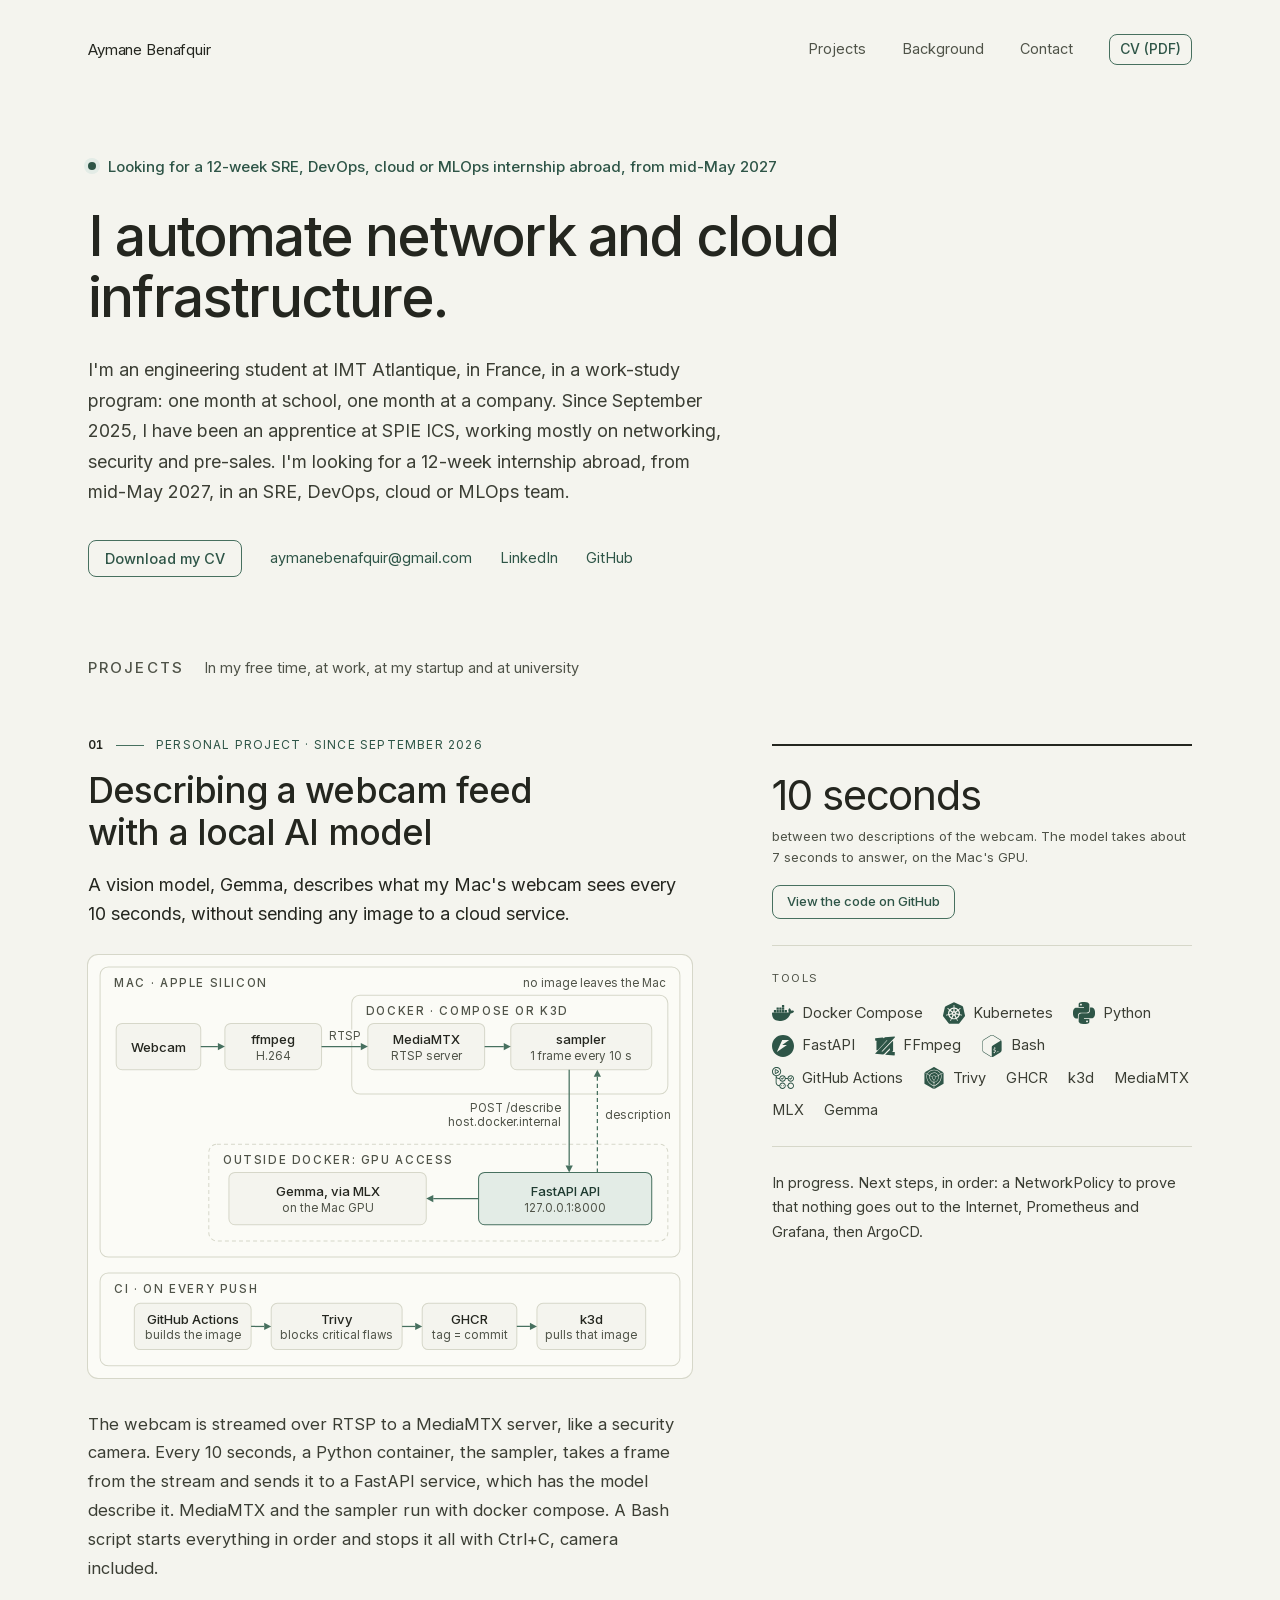
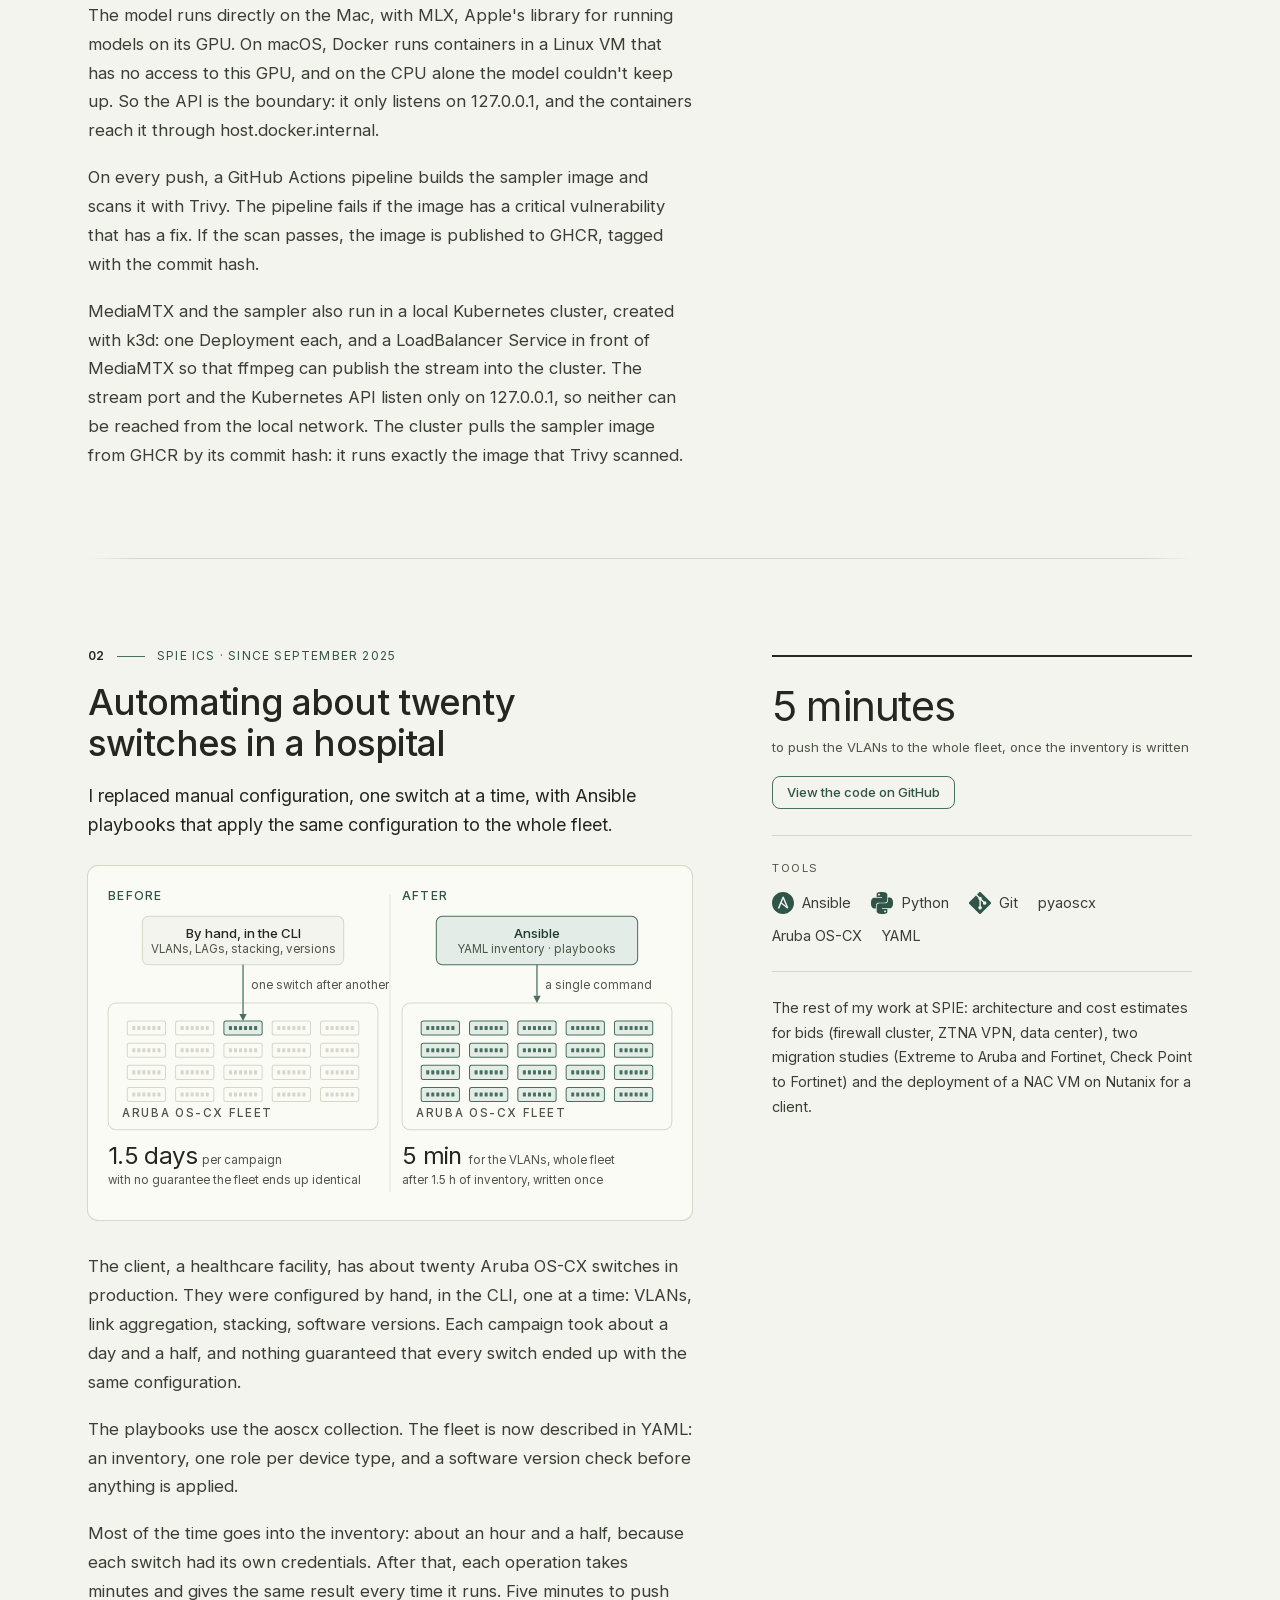
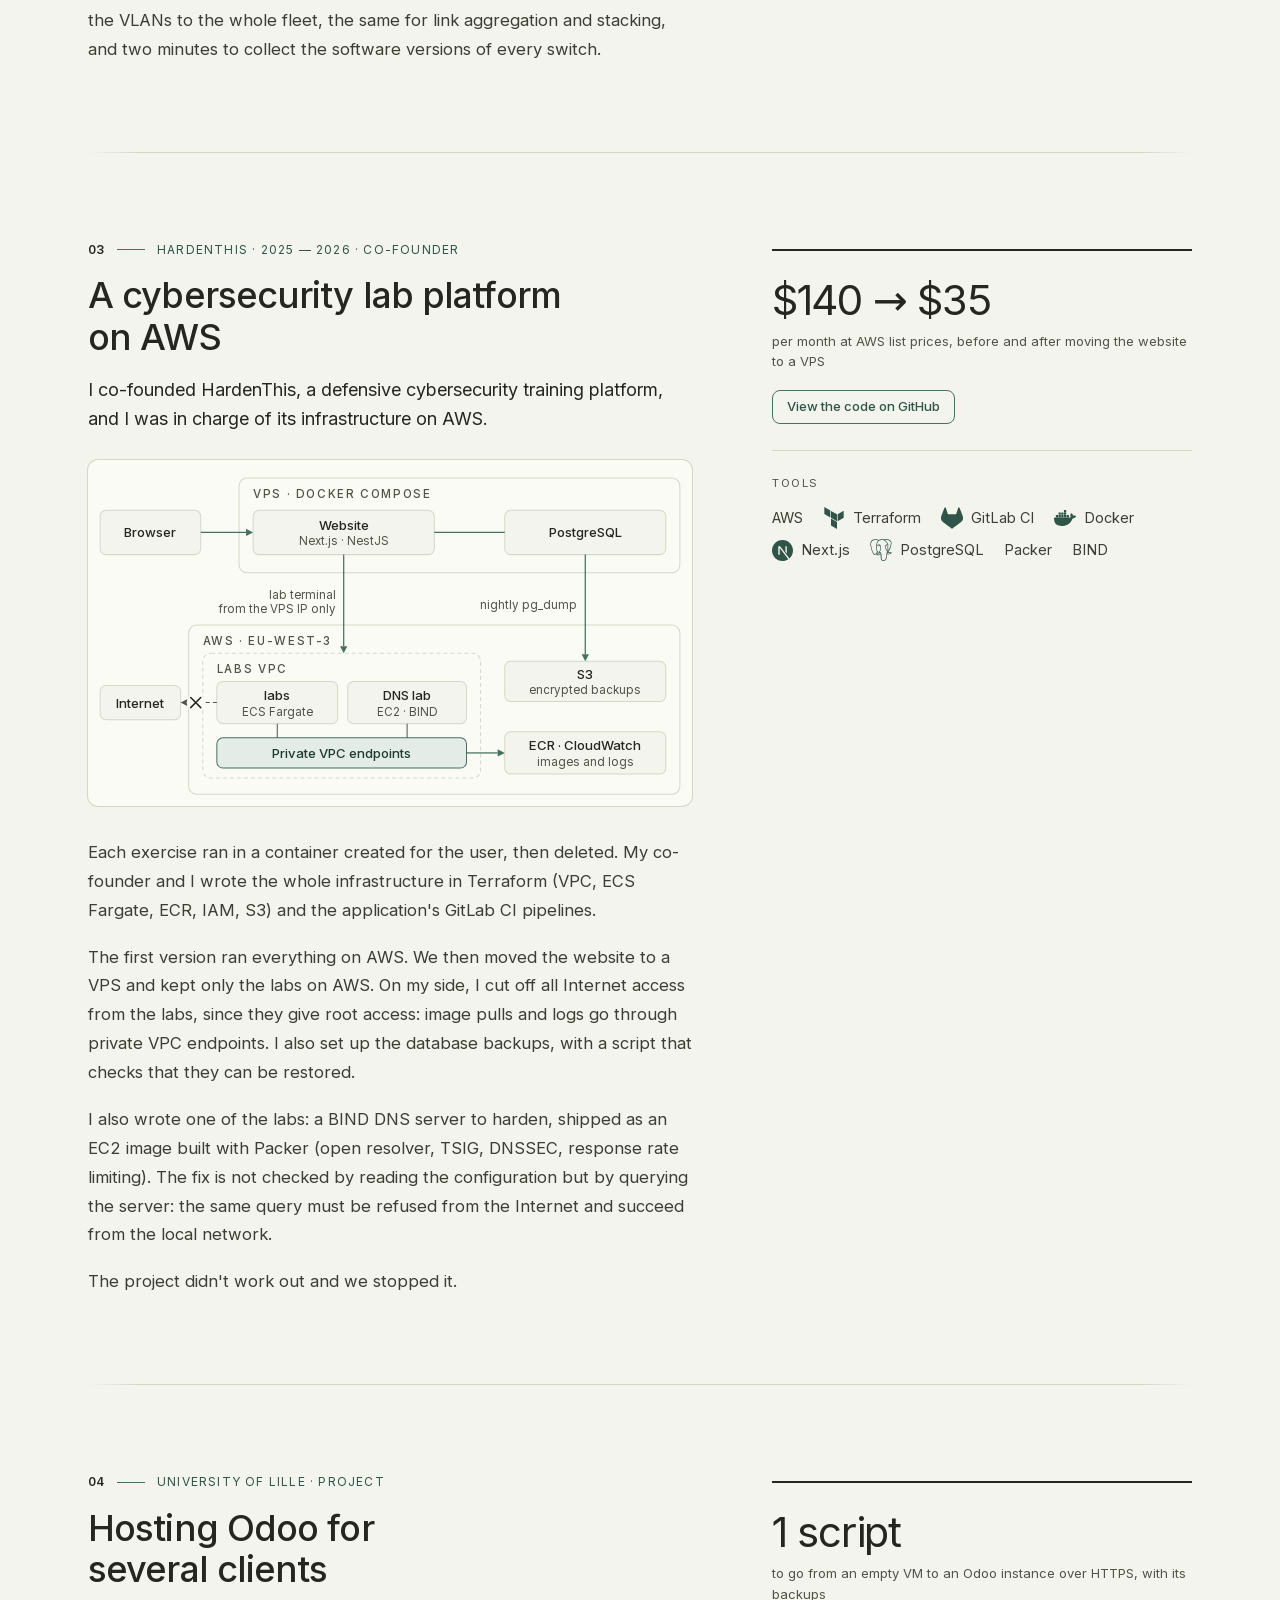
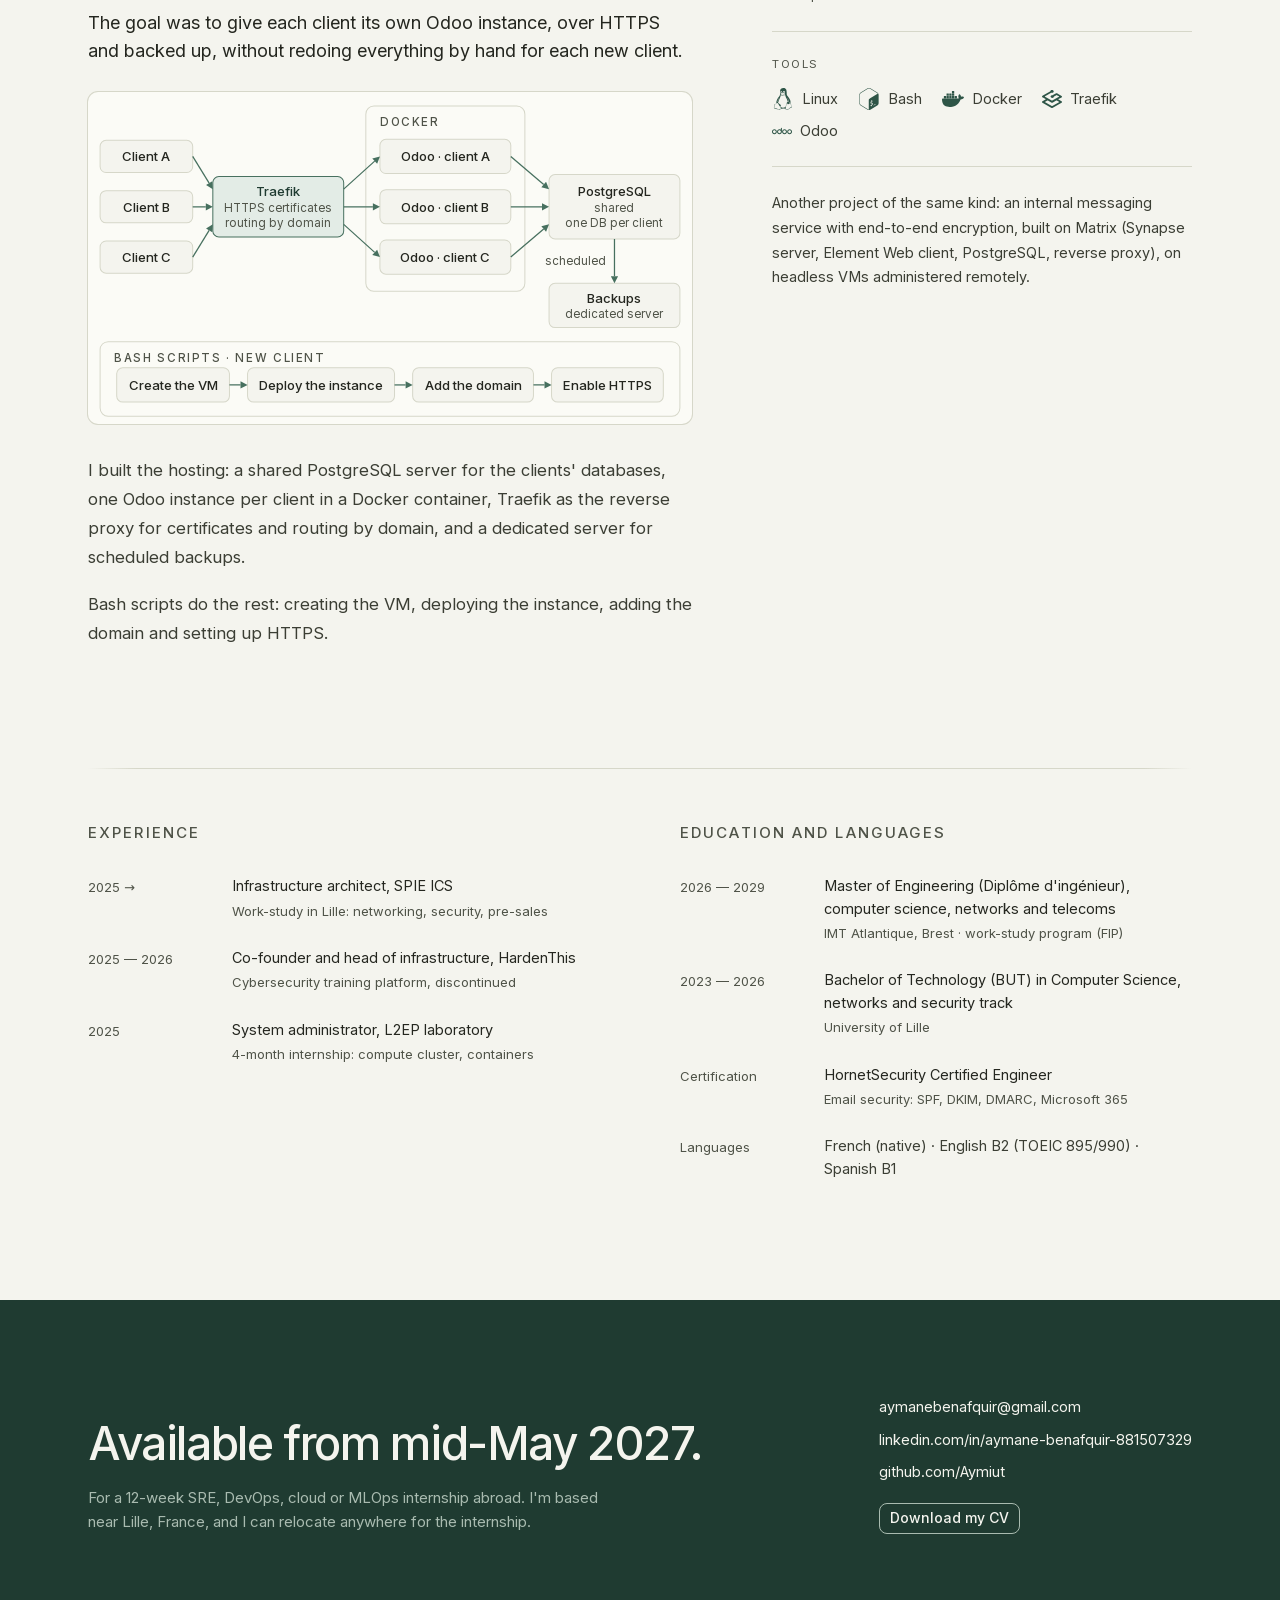
==== commit d7843b63: "Schéma d'architecture pour chaque projet, projets numérotés, pied de page en aplat" ====
--- a/en/index.html
+++ b/en/index.html
@@ -1,10 +1,529 @@
-<!DOCTYPE html><html lang="en"><head><meta charset="utf-8"><meta name="viewport" content="width=device-width, initial-scale=1"><title>Aymane Benafquir · SRE, DevOps, cloud and MLOps internship</title><meta name="description" content="Engineering student at IMT Atlantique, France, looking for a 12-week SRE, DevOps, cloud or MLOps internship abroad from mid-May 2027. Terraform, Ansible, Docker, AWS, GitLab CI."><meta name="author" content="Aymane Benafquir"><meta name="theme-color" content="#f4f4ee"><link rel="canonical" href="https://aymiut.github.io/en/"><link rel="alternate" hreflang="fr" href="https://aymiut.github.io/"><link rel="alternate" hreflang="en" href="https://aymiut.github.io/en/"><link rel="alternate" hreflang="x-default" href="https://aymiut.github.io/"><meta property="og:type" content="profile"><meta property="og:title" content="Aymane Benafquir · SRE, DevOps, cloud and MLOps internship"><meta property="og:description" content="Engineering student at IMT Atlantique, France, looking for a 12-week SRE, DevOps, cloud or MLOps internship abroad from mid-May 2027. Terraform, Ansible, Docker, AWS, GitLab CI."><meta property="og:locale" content="en_US"><meta property="og:locale:alternate" content="fr_FR"><meta property="og:url" content="https://aymiut.github.io/en/"><link rel="icon" href="/favicon.svg" type="image/svg+xml"><style>@font-face{font-family:Inter-323dec1836a61db6;src:url("/_astro/fonts/e868cdf4720e9ea5.woff2") format("woff2");font-display:swap;unicode-range:U+0000-00FF,U+0131,U+0152-0153,U+02BB-02BC,U+02C6,U+02DA,U+02DC,U+0304,U+0308,U+0329,U+2000-206F,U+20AC,U+2122,U+2191,U+2193,U+2212,U+2215,U+FEFF,U+FFFD;font-weight:100 900;font-style:normal;}@font-face{font-family:"Inter-323dec1836a61db6 fallback: Arial";src:local("Arial");font-display:swap;font-weight:100 900;font-style:normal;size-adjust:107.1194%;ascent-override:90.4365%;descent-override:22.518%;line-gap-override:0%;}:root{--font-inter:Inter-323dec1836a61db6,"Inter-323dec1836a61db6 fallback: Arial",system-ui,-apple-system,"Segoe UI",sans-serif;}</style><link rel="preload" href="/_astro/fonts/e868cdf4720e9ea5.woff2" as="font" type="font/woff2" crossorigin><script type="application/ld+json">{"@context":"https://schema.org","@type":"Person","name":"Aymane Benafquir","jobTitle":"Engineering student, DevOps and cloud","description":"Engineering student at IMT Atlantique, France, looking for a 12-week SRE, DevOps, cloud or MLOps internship abroad from mid-May 2027. Terraform, Ansible, Docker, AWS, GitLab CI.","email":"mailto:aymanebenafquir@gmail.com","url":"https://aymiut.github.io/en/","sameAs":["https://www.linkedin.com/in/aymane-benafquir-881507329","https://github.com/Aymiut"],"worksFor":{"@type":"Organization","name":"SPIE ICS"},"alumniOf":[{"@type":"CollegeOrUniversity","name":"IMT Atlantique"},{"@type":"CollegeOrUniversity","name":"University of Lille"}],"knowsAbout":["DevOps","AWS cloud","Network infrastructure","Ansible","Terraform","Docker","Linux"]}</script><style>:root{color-scheme:light;--ground:#f4f4ee;--surface:#fbfbf6;--ink:#24261f;--body:#3b3e34;--muted:#4f5348;--rule:#d6d7c9;--rule-light:#e3e4d9;--accent:#2e5547;--accent-line:#47705f;--accent-tint:#e3ece6;--accent-tint-strong:#cfddd5;--accent-press:#1f3b31;--font-sans:var(--font-inter);--font-mono:ui-monospace, Menlo, Consolas, monospace;--fs-hero:clamp(36px, 5vw, 56px);--fs-h2:clamp(32px, 4.4vw, 46px);--fs-h3:clamp(26px, 3.4vw, 36px);--fs-stat:42px;--fs-lead:18px;--fs-body:16.5px;--fs-base:15px;--fs-item:14.5px;--fs-small:14.5px;--fs-xs:13px;--fs-eyebrow:12px;--fs-label:11.5px;--ls-hero:-.032em;--ls-tight:-.03em;--ls-h3:-.025em;--ls-title:-.015em;--ls-eyebrow:.1em;--ls-label:.14em;--page-max:1280px;--gutter:88px;--col-gap:80px;--aside-width:420px;--space-hero:56px;--space-band:96px;--space-section:120px;--space-work:80px;--space-case-gap:88px;--space-footer-top:130px;--space-footer-bottom:110px;--radius:8px;--radius-frame:10px;--radius-slot:6px;--rule-fade:48px}@media (width<=1100px){:root{--gutter:40px;--col-gap:56px;--space-hero:48px;--space-band:72px;--space-section:88px;--space-work:64px;--space-case-gap:64px;--space-footer-top:96px;--space-footer-bottom:72px;--rule-fade:24px}}@media (width<=640px){:root{--gutter:24px;--space-case-gap:56px}}*,:before,:after{box-sizing:border-box}html{-webkit-text-size-adjust:100%}@media (prefers-reduced-motion:no-preference){html{scroll-behavior:smooth}}body{background:var(--ground);color:var(--ink);font-family:var(--font-sans);font-size:var(--fs-base);-webkit-font-smoothing:antialiased;-moz-osx-font-smoothing:grayscale;margin:0;line-height:1.55}h1,h2,h3,h4{letter-spacing:var(--ls-title);margin:0;font-weight:500;line-height:1.12}p,figure,ul,ol{margin:0}img,svg{max-width:100%;display:block}a{color:var(--accent);text-underline-offset:3px;text-decoration:none}a:hover{color:var(--accent-line)}a:active{color:var(--accent-press)}:focus{outline:none}:focus-visible{outline:2px solid var(--accent);outline-offset:2px}::selection{background:#2e554738}.button{border:1px solid var(--accent-line);border-radius:var(--radius);color:var(--accent);font:500 14px/1.2 var(--font-sans);cursor:pointer;background:0 0;justify-content:center;align-items:center;gap:6px;padding:6px 10px;display:inline-flex}.button:hover{background:var(--accent-tint);border-color:var(--accent);color:var(--accent)}.button:active{background:var(--accent-tint-strong);color:var(--accent-press)}.shell{width:100%;max-width:var(--page-max);padding-inline:var(--gutter);margin-inline:auto}.rule{background:linear-gradient(to right, transparent, var(--rule) var(--rule-fade), var(--rule) calc(100% - var(--rule-fade)), transparent);border:0;height:1px}.logo-ink{filter:grayscale()contrast(1.05);opacity:.78;mix-blend-mode:multiply}.slot{border:1px dashed var(--rule);border-radius:var(--radius-slot);width:100%;height:100%;color:var(--muted);font:400 10.5px/1.35 var(--font-mono);text-align:center;background:repeating-linear-gradient(135deg,#2e55470d 0 6px,#0000 6px 12px);justify-content:center;align-items:center;padding:4px;display:flex}.logo-ink{object-fit:contain;width:auto;max-width:100%;height:auto;max-height:100%}.timeline__title[data-astro-cid-iuxs3ju7]{color:var(--muted);font-size:var(--fs-base);letter-spacing:var(--ls-label);text-transform:uppercase;margin-bottom:34px}.timeline__list[data-astro-cid-iuxs3ju7]{flex-direction:column;gap:26px;padding:0;list-style:none;display:flex}.timeline__row[data-astro-cid-iuxs3ju7]{font-size:var(--fs-item);grid-template-columns:120px 1fr;gap:24px;display:grid}.timeline__date[data-astro-cid-iuxs3ju7]{color:var(--muted);font-size:var(--fs-xs);padding-top:2px}.timeline__detail[data-astro-cid-iuxs3ju7]{color:var(--muted);font-size:var(--fs-xs);margin-top:3px}.timeline__plain[data-astro-cid-iuxs3ju7]{color:var(--body)}@media (width<=640px){.timeline__row[data-astro-cid-iuxs3ju7]{grid-template-columns:1fr;gap:6px}.timeline__date[data-astro-cid-iuxs3ju7]{padding-top:0}}.background[data-astro-cid-ten37dqi]{padding-top:var(--space-section);scroll-margin-top:32px}.background__grid[data-astro-cid-ten37dqi]{gap:var(--col-gap);grid-template-columns:1fr 1fr;padding-top:56px;display:grid}@media (width<=900px){.background__grid[data-astro-cid-ten37dqi]{grid-template-columns:1fr;gap:48px}}.contact[data-astro-cid-ubqjqawr]{padding-block:var(--space-footer-top) var(--space-footer-bottom);scroll-margin-top:32px}.contact__grid[data-astro-cid-ubqjqawr]{grid-template-columns:1fr auto;align-items:end;gap:64px;margin-top:56px;display:grid}.contact__title[data-astro-cid-ubqjqawr]{max-width:20ch;font-size:var(--fs-h2);letter-spacing:var(--ls-tight);text-wrap:pretty;margin-bottom:18px;line-height:1.1}.contact__subtitle[data-astro-cid-ubqjqawr]{color:var(--muted);font-size:var(--fs-base)}.contact__links[data-astro-cid-ubqjqawr]{font-size:var(--fs-item);flex-direction:column;align-items:flex-start;gap:10px;display:flex}.contact__cv[data-astro-cid-ubqjqawr]{margin-top:10px}@media (width<=900px){.contact__grid[data-astro-cid-ubqjqawr]{grid-template-columns:1fr;align-items:start;gap:40px;margin-top:44px}}.hero[data-astro-cid-ge2uvauf]{padding-top:var(--space-hero)}.hero__inner[data-astro-cid-ge2uvauf]{max-width:960px}.hero__status[data-astro-cid-ge2uvauf]{color:var(--accent);font-size:var(--fs-base);text-wrap:pretty;align-items:flex-start;gap:12px;margin-bottom:28px;font-weight:500;display:flex}.hero__status[data-astro-cid-ge2uvauf]:before{content:"";background:var(--accent);width:8px;height:8px;box-shadow:0 0 0 4px var(--accent-tint);border-radius:50%;flex:none;margin-top:calc(.775em - 4px)}.hero__title[data-astro-cid-ge2uvauf]{font-size:var(--fs-hero);letter-spacing:var(--ls-hero);text-wrap:pretty;line-height:1.08}.hero__lead[data-astro-cid-ge2uvauf]{max-width:60ch;color:var(--body);font-size:var(--fs-lead);text-wrap:pretty;margin-top:28px;line-height:1.7}.hero__actions[data-astro-cid-ge2uvauf]{font-size:var(--fs-item);flex-wrap:wrap;align-items:center;gap:12px 28px;margin-top:32px;display:flex}.hero__cv[data-astro-cid-ge2uvauf]{font-size:var(--fs-item);padding:9px 16px}@media (width<=1100px){.hero__status[data-astro-cid-ge2uvauf]{margin-bottom:22px}.hero__lead[data-astro-cid-ge2uvauf]{margin-top:22px}}.site-header[data-astro-cid-fzpbxy5g]{align-items:center;gap:36px;padding-block:34px;display:flex}.site-header__name[data-astro-cid-fzpbxy5g]{font-size:var(--fs-base);letter-spacing:-.01em;margin-right:auto}.site-header__nav[data-astro-cid-fzpbxy5g]{font-size:var(--fs-small);align-items:center;gap:36px;display:flex}.site-header__link[data-astro-cid-fzpbxy5g]{color:var(--muted)}.site-header__link[data-astro-cid-fzpbxy5g]:hover{color:var(--accent)}@media (width<=700px){.site-header[data-astro-cid-fzpbxy5g]{flex-wrap:wrap;gap:16px 24px;padding-block:24px}.site-header__name[data-astro-cid-fzpbxy5g]{flex:1 0 100%;margin-right:0}.site-header__nav[data-astro-cid-fzpbxy5g]{gap:20px;margin-right:auto}}.tool-icon[data-astro-cid-k4aetswt]{color:var(--accent);display:inline-flex}.tool-icon[data-astro-cid-k4aetswt] svg{width:auto;height:var(--tool-icon-height)}.case[data-astro-cid-p5wr5ghm]{grid-template-columns:1fr var(--aside-width);column-gap:var(--col-gap);grid-template-rows:auto 1fr;grid-template-areas:"head aside""body aside";display:grid}.case__head[data-astro-cid-p5wr5ghm]{grid-area:head}.case__body[data-astro-cid-p5wr5ghm]{grid-area:body}.case__aside[data-astro-cid-p5wr5ghm]{grid-area:aside;align-self:start;padding-top:8px}.case__eyebrow[data-astro-cid-p5wr5ghm]{color:var(--accent);font-size:var(--fs-eyebrow);letter-spacing:var(--ls-eyebrow);text-transform:uppercase;margin-bottom:16px}.case__title[data-astro-cid-p5wr5ghm]{max-width:22ch;font-size:var(--fs-h3);letter-spacing:var(--ls-h3);text-wrap:pretty;margin-bottom:18px;line-height:1.15}.case__summary[data-astro-cid-p5wr5ghm]{max-width:58ch;color:var(--ink);font-size:var(--fs-lead);text-wrap:pretty;margin-bottom:26px;line-height:1.6}.case__text[data-astro-cid-p5wr5ghm]{max-width:62ch;color:var(--body);font-size:var(--fs-body);line-height:1.75}.case__text[data-astro-cid-p5wr5ghm]+.case__text[data-astro-cid-p5wr5ghm]{margin-top:18px}.case__block[data-astro-cid-p5wr5ghm]{border-top:1px solid var(--rule);padding:24px 0}.case__block[data-astro-cid-p5wr5ghm]:last-child{padding-bottom:0}.case__block--stat[data-astro-cid-p5wr5ghm]{border-top:2px solid var(--ink);padding:28px 0 26px}.case__stat[data-astro-cid-p5wr5ghm]{font-size:var(--fs-stat);letter-spacing:var(--ls-tight);line-height:1}.case__stat-caption[data-astro-cid-p5wr5ghm]{color:var(--muted);font-size:var(--fs-xs);margin-top:10px;line-height:1.6}.case__code[data-astro-cid-p5wr5ghm]{font-size:var(--fs-xs);margin-top:18px;padding:8px 14px}.case__label[data-astro-cid-p5wr5ghm]{color:var(--muted);font-size:var(--fs-label);letter-spacing:var(--ls-label);text-transform:uppercase;margin-bottom:14px}.case__tools[data-astro-cid-p5wr5ghm]{flex-wrap:wrap;align-items:center;gap:10px 20px;padding:0;list-style:none;display:flex}.case__tool[data-astro-cid-p5wr5ghm]{align-items:center;gap:8px;display:inline-flex}.case__tool-name[data-astro-cid-p5wr5ghm]{color:var(--body);font-size:var(--fs-item)}.case__note[data-astro-cid-p5wr5ghm]{color:var(--body);font-size:var(--fs-small);line-height:1.7}.case__shot[data-astro-cid-p5wr5ghm]{border-radius:var(--radius-frame);background:var(--surface);height:210px;box-shadow:0 0 0 1px var(--rule);overflow:hidden}.case__shot[data-astro-cid-p5wr5ghm] img{object-fit:cover;width:100%;height:100%}@media (width<=1100px){.case[data-astro-cid-p5wr5ghm]{grid-template:"head""aside""body"/1fr}.case__aside[data-astro-cid-p5wr5ghm]{max-width:520px;margin-bottom:36px;padding-top:0}}.work[data-astro-cid-2bvzee3v]{padding-top:var(--space-work);scroll-margin-top:32px}.work__head[data-astro-cid-2bvzee3v]{align-items:baseline;gap:20px;margin-bottom:56px;display:flex}.work__title[data-astro-cid-2bvzee3v]{color:var(--muted);font-size:var(--fs-base);letter-spacing:var(--ls-label);text-transform:uppercase}.work__gloss[data-astro-cid-2bvzee3v]{color:var(--muted);font-size:var(--fs-small)}.work__list[data-astro-cid-2bvzee3v]{gap:var(--space-case-gap);flex-direction:column;display:flex}@media (width<=700px){.work__head[data-astro-cid-2bvzee3v]{flex-direction:column;gap:10px;margin-bottom:48px}}
+<!DOCTYPE html><html lang="en"><head><meta charset="utf-8"><meta name="viewport" content="width=device-width, initial-scale=1"><title>Aymane Benafquir · SRE, DevOps, cloud and MLOps internship</title><meta name="description" content="Engineering student at IMT Atlantique, France, looking for a 12-week SRE, DevOps, cloud or MLOps internship abroad from mid-May 2027. Terraform, Ansible, Docker, AWS, GitLab CI."><meta name="author" content="Aymane Benafquir"><meta name="theme-color" content="#f4f4ee"><link rel="canonical" href="https://aymiut.github.io/en/"><link rel="alternate" hreflang="fr" href="https://aymiut.github.io/"><link rel="alternate" hreflang="en" href="https://aymiut.github.io/en/"><link rel="alternate" hreflang="x-default" href="https://aymiut.github.io/"><meta property="og:type" content="profile"><meta property="og:title" content="Aymane Benafquir · SRE, DevOps, cloud and MLOps internship"><meta property="og:description" content="Engineering student at IMT Atlantique, France, looking for a 12-week SRE, DevOps, cloud or MLOps internship abroad from mid-May 2027. Terraform, Ansible, Docker, AWS, GitLab CI."><meta property="og:locale" content="en_US"><meta property="og:locale:alternate" content="fr_FR"><meta property="og:url" content="https://aymiut.github.io/en/"><link rel="icon" href="/favicon.svg" type="image/svg+xml"><style>@font-face{font-family:Inter-323dec1836a61db6;src:url("/_astro/fonts/e868cdf4720e9ea5.woff2") format("woff2");font-display:swap;unicode-range:U+0000-00FF,U+0131,U+0152-0153,U+02BB-02BC,U+02C6,U+02DA,U+02DC,U+0304,U+0308,U+0329,U+2000-206F,U+20AC,U+2122,U+2191,U+2193,U+2212,U+2215,U+FEFF,U+FFFD;font-weight:100 900;font-style:normal;}@font-face{font-family:"Inter-323dec1836a61db6 fallback: Arial";src:local("Arial");font-display:swap;font-weight:100 900;font-style:normal;size-adjust:107.1194%;ascent-override:90.4365%;descent-override:22.518%;line-gap-override:0%;}:root{--font-inter:Inter-323dec1836a61db6,"Inter-323dec1836a61db6 fallback: Arial",system-ui,-apple-system,"Segoe UI",sans-serif;}</style><link rel="preload" href="/_astro/fonts/e868cdf4720e9ea5.woff2" as="font" type="font/woff2" crossorigin><script type="application/ld+json">{"@context":"https://schema.org","@type":"Person","name":"Aymane Benafquir","jobTitle":"Engineering student, DevOps and cloud","description":"Engineering student at IMT Atlantique, France, looking for a 12-week SRE, DevOps, cloud or MLOps internship abroad from mid-May 2027. Terraform, Ansible, Docker, AWS, GitLab CI.","email":"mailto:aymanebenafquir@gmail.com","url":"https://aymiut.github.io/en/","sameAs":["https://www.linkedin.com/in/aymane-benafquir-881507329","https://github.com/Aymiut"],"worksFor":{"@type":"Organization","name":"SPIE ICS"},"alumniOf":[{"@type":"CollegeOrUniversity","name":"IMT Atlantique"},{"@type":"CollegeOrUniversity","name":"University of Lille"}],"knowsAbout":["DevOps","AWS cloud","Network infrastructure","Ansible","Terraform","Docker","Linux"]}</script><style>:root{color-scheme:light;--ground:#f4f4ee;--surface:#fbfbf6;--ink:#24261f;--body:#3b3e34;--muted:#4f5348;--rule:#d6d7c9;--rule-light:#e3e4d9;--accent:#2e5547;--accent-line:#47705f;--accent-tint:#e3ece6;--accent-tint-strong:#cfddd5;--accent-press:#1f3b31;--band:#1f3b31;--on-band:#f4f4ee;--on-band-muted:#a9bbb0;--on-band-hover:#f4f4ee14;--on-band-press:#f4f4ee29;--font-sans:var(--font-inter);--font-mono:ui-monospace, Menlo, Consolas, monospace;--fs-hero:clamp(36px, 5vw, 56px);--fs-h2:clamp(32px, 4.4vw, 46px);--fs-h3:clamp(26px, 3.4vw, 36px);--fs-stat:42px;--fs-lead:18px;--fs-body:16.5px;--fs-base:15px;--fs-item:14.5px;--fs-small:14.5px;--fs-xs:13px;--fs-eyebrow:12px;--fs-label:11.5px;--ls-hero:-.032em;--ls-tight:-.03em;--ls-h3:-.025em;--ls-title:-.015em;--ls-eyebrow:.1em;--ls-label:.14em;--page-max:1280px;--gutter:88px;--col-gap:80px;--aside-width:420px;--space-hero:56px;--space-band:96px;--space-section:120px;--space-work:80px;--space-case-gap:88px;--space-footer-top:130px;--space-footer-bottom:110px;--radius:8px;--radius-frame:10px;--radius-slot:6px;--rule-fade:48px}@media (width<=1100px){:root{--gutter:40px;--col-gap:56px;--space-hero:48px;--space-band:72px;--space-section:88px;--space-work:64px;--space-case-gap:64px;--space-footer-top:96px;--space-footer-bottom:72px;--rule-fade:24px}}@media (width<=640px){:root{--gutter:24px;--space-case-gap:56px}}*,:before,:after{box-sizing:border-box}html{-webkit-text-size-adjust:100%}@media (prefers-reduced-motion:no-preference){html{scroll-behavior:smooth}}body{background:var(--ground);color:var(--ink);font-family:var(--font-sans);font-size:var(--fs-base);-webkit-font-smoothing:antialiased;-moz-osx-font-smoothing:grayscale;margin:0;line-height:1.55}h1,h2,h3,h4{letter-spacing:var(--ls-title);margin:0;font-weight:500;line-height:1.12}p,figure,ul,ol{margin:0}img,svg{max-width:100%;display:block}a{color:var(--accent);text-underline-offset:3px;text-decoration:none}a:hover{color:var(--accent-line)}a:active{color:var(--accent-press)}:focus{outline:none}:focus-visible{outline:2px solid var(--accent);outline-offset:2px}::selection{background:#2e554738}.button{border:1px solid var(--accent-line);border-radius:var(--radius);color:var(--accent);font:500 14px/1.2 var(--font-sans);cursor:pointer;background:0 0;justify-content:center;align-items:center;gap:6px;padding:6px 10px;display:inline-flex}.button:hover{background:var(--accent-tint);border-color:var(--accent);color:var(--accent)}.button:active{background:var(--accent-tint-strong);color:var(--accent-press)}.shell{width:100%;max-width:var(--page-max);padding-inline:var(--gutter);margin-inline:auto}.rule{background:linear-gradient(to right, transparent, var(--rule) var(--rule-fade), var(--rule) calc(100% - var(--rule-fade)), transparent);border:0;height:1px}.logo-ink{filter:grayscale()contrast(1.05);opacity:.78;mix-blend-mode:multiply}.slot{border:1px dashed var(--rule);border-radius:var(--radius-slot);width:100%;height:100%;color:var(--muted);font:400 10.5px/1.35 var(--font-mono);text-align:center;background:repeating-linear-gradient(135deg,#2e55470d 0 6px,#0000 6px 12px);justify-content:center;align-items:center;padding:4px;display:flex}.logo-ink{object-fit:contain;width:auto;max-width:100%;height:auto;max-height:100%}.timeline__title[data-astro-cid-iuxs3ju7]{color:var(--muted);font-size:var(--fs-base);letter-spacing:var(--ls-label);text-transform:uppercase;margin-bottom:34px}.timeline__list[data-astro-cid-iuxs3ju7]{flex-direction:column;gap:26px;padding:0;list-style:none;display:flex}.timeline__row[data-astro-cid-iuxs3ju7]{font-size:var(--fs-item);grid-template-columns:120px 1fr;gap:24px;display:grid}.timeline__date[data-astro-cid-iuxs3ju7]{color:var(--muted);font-size:var(--fs-xs);padding-top:2px}.timeline__detail[data-astro-cid-iuxs3ju7]{color:var(--muted);font-size:var(--fs-xs);margin-top:3px}.timeline__plain[data-astro-cid-iuxs3ju7]{color:var(--body)}@media (width<=640px){.timeline__row[data-astro-cid-iuxs3ju7]{grid-template-columns:1fr;gap:6px}.timeline__date[data-astro-cid-iuxs3ju7]{padding-top:0}}.background[data-astro-cid-ten37dqi]{padding-top:var(--space-section);scroll-margin-top:32px}.background__grid[data-astro-cid-ten37dqi]{gap:var(--col-gap);grid-template-columns:1fr 1fr;padding-top:56px;display:grid}@media (width<=900px){.background__grid[data-astro-cid-ten37dqi]{grid-template-columns:1fr;gap:48px}}.contact[data-astro-cid-ubqjqawr]{margin-top:var(--space-section);padding-block:var(--space-band) var(--space-footer-bottom);background:var(--band);color:var(--on-band);scroll-margin-top:0}.contact[data-astro-cid-ubqjqawr] [data-astro-cid-ubqjqawr]::selection{background:#f4f4ee3d}.contact[data-astro-cid-ubqjqawr] [data-astro-cid-ubqjqawr]:focus-visible{outline-color:var(--on-band)}.contact__grid[data-astro-cid-ubqjqawr]{grid-template-columns:1fr auto;align-items:end;gap:64px;display:grid}.contact__title[data-astro-cid-ubqjqawr]{max-width:20ch;font-size:var(--fs-h2);letter-spacing:var(--ls-tight);text-wrap:pretty;margin-bottom:18px;line-height:1.1}.contact__subtitle[data-astro-cid-ubqjqawr]{max-width:60ch;color:var(--on-band-muted);font-size:var(--fs-base);line-height:1.6}.contact__links[data-astro-cid-ubqjqawr]{font-size:var(--fs-item);flex-direction:column;align-items:flex-start;gap:10px;display:flex}.contact__links[data-astro-cid-ubqjqawr] a[data-astro-cid-ubqjqawr]{color:var(--on-band)}.contact__links[data-astro-cid-ubqjqawr] a[data-astro-cid-ubqjqawr]:hover{color:var(--on-band);text-decoration:underline}.contact__cv[data-astro-cid-ubqjqawr]{border-color:var(--on-band-muted);margin-top:10px}.contact__links[data-astro-cid-ubqjqawr] .contact__cv[data-astro-cid-ubqjqawr]:hover{background:var(--on-band-hover);border-color:var(--on-band);text-decoration:none}.contact__links[data-astro-cid-ubqjqawr] .contact__cv[data-astro-cid-ubqjqawr]:active{background:var(--on-band-press)}@media (width<=900px){.contact__grid[data-astro-cid-ubqjqawr]{grid-template-columns:1fr;align-items:start;gap:40px}}.hero[data-astro-cid-ge2uvauf]{padding-top:var(--space-hero)}.hero__inner[data-astro-cid-ge2uvauf]{max-width:960px}.hero__status[data-astro-cid-ge2uvauf]{color:var(--accent);font-size:var(--fs-base);text-wrap:pretty;align-items:flex-start;gap:12px;margin-bottom:28px;font-weight:500;display:flex}.hero__status[data-astro-cid-ge2uvauf]:before{content:"";background:var(--accent);width:8px;height:8px;box-shadow:0 0 0 4px var(--accent-tint);border-radius:50%;flex:none;margin-top:calc(.775em - 4px)}.hero__title[data-astro-cid-ge2uvauf]{font-size:var(--fs-hero);letter-spacing:var(--ls-hero);text-wrap:pretty;line-height:1.08}.hero__lead[data-astro-cid-ge2uvauf]{max-width:60ch;color:var(--body);font-size:var(--fs-lead);text-wrap:pretty;margin-top:28px;line-height:1.7}.hero__actions[data-astro-cid-ge2uvauf]{font-size:var(--fs-item);flex-wrap:wrap;align-items:center;gap:12px 28px;margin-top:32px;display:flex}.hero__cv[data-astro-cid-ge2uvauf]{font-size:var(--fs-item);padding:9px 16px}@media (width<=1100px){.hero__status[data-astro-cid-ge2uvauf]{margin-bottom:22px}.hero__lead[data-astro-cid-ge2uvauf]{margin-top:22px}}.site-header[data-astro-cid-fzpbxy5g]{align-items:center;gap:36px;padding-block:34px;display:flex}.site-header__name[data-astro-cid-fzpbxy5g]{font-size:var(--fs-base);letter-spacing:-.01em;margin-right:auto}.site-header__nav[data-astro-cid-fzpbxy5g]{font-size:var(--fs-small);align-items:center;gap:36px;display:flex}.site-header__link[data-astro-cid-fzpbxy5g]{color:var(--muted)}.site-header__link[data-astro-cid-fzpbxy5g]:hover{color:var(--accent)}@media (width<=700px){.site-header[data-astro-cid-fzpbxy5g]{flex-wrap:wrap;gap:16px 24px;padding-block:24px}.site-header__name[data-astro-cid-fzpbxy5g]{flex:1 0 100%;margin-right:0}.site-header__nav[data-astro-cid-fzpbxy5g]{gap:20px;margin-right:auto}}.tool-icon[data-astro-cid-k4aetswt]{color:var(--accent);display:inline-flex}.tool-icon[data-astro-cid-k4aetswt] svg{width:auto;height:var(--tool-icon-height)}.case[data-astro-cid-p5wr5ghm]{grid-template-columns:1fr var(--aside-width);column-gap:var(--col-gap);grid-template-rows:auto 1fr;grid-template-areas:"head aside""body aside";display:grid}.case__head[data-astro-cid-p5wr5ghm]{grid-area:head}.case__body[data-astro-cid-p5wr5ghm]{grid-area:body;min-width:0}.case__aside[data-astro-cid-p5wr5ghm]{grid-area:aside;align-self:start;padding-top:8px;position:sticky;top:32px}.case__eyebrow[data-astro-cid-p5wr5ghm]{color:var(--accent);font-size:var(--fs-eyebrow);letter-spacing:var(--ls-eyebrow);text-transform:uppercase;flex-wrap:wrap;align-items:center;gap:6px 12px;margin-bottom:16px;display:flex}.case__index[data-astro-cid-p5wr5ghm]{color:var(--ink);font-variant-numeric:tabular-nums;letter-spacing:.04em;align-items:center;gap:12px;font-weight:600;display:inline-flex}.case__index[data-astro-cid-p5wr5ghm]:after{content:"";background:var(--accent-line);width:28px;height:1px}.case__title[data-astro-cid-p5wr5ghm]{max-width:22ch;font-size:var(--fs-h3);letter-spacing:var(--ls-h3);text-wrap:pretty;margin-bottom:18px;line-height:1.15}.case__summary[data-astro-cid-p5wr5ghm]{max-width:58ch;color:var(--ink);font-size:var(--fs-lead);text-wrap:pretty;margin-bottom:26px;line-height:1.6}.case__text[data-astro-cid-p5wr5ghm]{max-width:62ch;color:var(--body);font-size:var(--fs-body);line-height:1.75}.case__text[data-astro-cid-p5wr5ghm]+.case__text[data-astro-cid-p5wr5ghm]{margin-top:18px}.case__block[data-astro-cid-p5wr5ghm]{border-top:1px solid var(--rule);padding:24px 0}.case__block[data-astro-cid-p5wr5ghm]:last-child{padding-bottom:0}.case__block--stat[data-astro-cid-p5wr5ghm]{border-top:2px solid var(--ink);padding:28px 0 26px}.case__stat[data-astro-cid-p5wr5ghm]{font-size:var(--fs-stat);letter-spacing:var(--ls-tight);line-height:1}.case__stat-caption[data-astro-cid-p5wr5ghm]{color:var(--muted);font-size:var(--fs-xs);margin-top:10px;line-height:1.6}.case__code[data-astro-cid-p5wr5ghm]{font-size:var(--fs-xs);margin-top:18px;padding:8px 14px}.case__label[data-astro-cid-p5wr5ghm]{color:var(--muted);font-size:var(--fs-label);letter-spacing:var(--ls-label);text-transform:uppercase;margin-bottom:14px}.case__tools[data-astro-cid-p5wr5ghm]{flex-wrap:wrap;align-items:center;gap:10px 20px;padding:0;list-style:none;display:flex}.case__tool[data-astro-cid-p5wr5ghm]{align-items:center;gap:8px;display:inline-flex}.case__tool-name[data-astro-cid-p5wr5ghm]{color:var(--body);font-size:var(--fs-item)}.case__note[data-astro-cid-p5wr5ghm]{color:var(--body);font-size:var(--fs-small);line-height:1.7}.case__shot[data-astro-cid-p5wr5ghm]{border-radius:var(--radius-frame);background:var(--surface);height:210px;box-shadow:0 0 0 1px var(--rule);overflow:hidden}.case__shot[data-astro-cid-p5wr5ghm] img{object-fit:cover;width:100%;height:100%}.case__diagram[data-astro-cid-p5wr5ghm]{border-radius:var(--radius-frame);background:var(--surface);max-width:640px;box-shadow:0 0 0 1px var(--rule);margin-bottom:32px;overflow-x:auto}.case__diagram[data-astro-cid-p5wr5ghm] svg{width:100%;height:auto}.case__diagram[data-astro-cid-p5wr5ghm] .dg-group{fill:none;stroke:var(--rule)}.case__diagram[data-astro-cid-p5wr5ghm] .dg-group--dashed{stroke-dasharray:4 3}.case__diagram[data-astro-cid-p5wr5ghm] .dg-glabel{fill:var(--muted);font-size:var(--fs-label);letter-spacing:var(--ls-label);font-weight:500}.case__diagram[data-astro-cid-p5wr5ghm] .dg-eyebrow{fill:var(--accent);font-size:var(--fs-eyebrow);letter-spacing:var(--ls-eyebrow);font-weight:500}.case__diagram[data-astro-cid-p5wr5ghm] .dg-node{fill:var(--ground);stroke:var(--rule)}.case__diagram[data-astro-cid-p5wr5ghm] .dg-node--key{fill:var(--accent-tint);stroke:var(--accent-line)}.case__diagram[data-astro-cid-p5wr5ghm] .dg-name{fill:var(--ink);font-size:var(--fs-xs);font-weight:500}.case__diagram[data-astro-cid-p5wr5ghm] .dg-name--key{fill:var(--accent-press)}.case__diagram[data-astro-cid-p5wr5ghm] .dg-sub,.case__diagram[data-astro-cid-p5wr5ghm] .dg-note{fill:var(--muted);font-size:var(--fs-label)}.case__diagram[data-astro-cid-p5wr5ghm] .dg-big{fill:var(--ink);letter-spacing:var(--ls-tight);font-size:24px}.case__diagram[data-astro-cid-p5wr5ghm] .dg-edge{fill:none;stroke:var(--accent-line);stroke-width:1.25px}.case__diagram[data-astro-cid-p5wr5ghm] .dg-edge--dashed{stroke-dasharray:4 3}.case__diagram[data-astro-cid-p5wr5ghm] .dg-edge--muted{stroke:var(--muted);stroke-width:1px}.case__diagram[data-astro-cid-p5wr5ghm] .dg-head{fill:var(--accent-line)}.case__diagram[data-astro-cid-p5wr5ghm] .dg-head--muted{fill:var(--muted)}.case__diagram[data-astro-cid-p5wr5ghm] .dg-elabel{fill:var(--muted);font-size:var(--fs-label);paint-order:stroke;stroke:var(--surface);stroke-width:4px;stroke-linejoin:round}.case__diagram[data-astro-cid-p5wr5ghm] .dg-knock{fill:var(--surface)}.case__diagram[data-astro-cid-p5wr5ghm] .dg-cross{stroke:var(--ink);stroke-width:1.5px;stroke-linecap:round}.case__diagram[data-astro-cid-p5wr5ghm] .dg-divider{stroke:var(--rule-light)}.case__diagram[data-astro-cid-p5wr5ghm] .dg-switch .dg-box{fill:none;stroke:var(--rule)}.case__diagram[data-astro-cid-p5wr5ghm] .dg-switch .dg-port{fill:var(--rule);stroke:none}.case__diagram[data-astro-cid-p5wr5ghm] .dg-switch--on .dg-box{fill:var(--accent-tint);stroke:var(--accent-line)}.case__diagram[data-astro-cid-p5wr5ghm] .dg-switch--on .dg-port{fill:var(--accent-line)}@media (width<=1100px){.case[data-astro-cid-p5wr5ghm]{grid-template:"head""aside""body"/1fr}.case__aside[data-astro-cid-p5wr5ghm]{max-width:520px;margin-bottom:36px;padding-top:0;position:static}}@supports (animation-timeline:view()){@media (prefers-reduced-motion:no-preference){.case__diagram[data-astro-cid-p5wr5ghm]{view-timeline:--diagram block}.case__diagram[data-astro-cid-p5wr5ghm] [pathLength]{stroke-dasharray:1;animation:linear both diagram-draw}.case__diagram[data-astro-cid-p5wr5ghm] :is(.dg-head,.dg-elabel,.dg-edge--dashed,.dg-cross,.dg-knock){animation:linear both diagram-fade}.case__diagram[data-astro-cid-p5wr5ghm] .dg-switch--batch .dg-box{animation:linear both diagram-light-box}.case__diagram[data-astro-cid-p5wr5ghm] .dg-switch--batch .dg-port{animation:linear both diagram-light-port}.case__diagram[data-astro-cid-p5wr5ghm] svg [pathLength]{animation-timeline:--diagram;animation-range:entry entry 85%}.case__diagram[data-astro-cid-p5wr5ghm] svg :is(.dg-head,.dg-elabel,.dg-edge--dashed,.dg-cross,.dg-knock){animation-timeline:--diagram;animation-range:entry 55% entry 95%}.case__diagram[data-astro-cid-p5wr5ghm] svg .dg-switch--batch :is(.dg-box,.dg-port){animation-timeline:--diagram;animation-range:entry 85%}}}@keyframes diagram-draw{0%{stroke-dashoffset:1px}to{stroke-dashoffset:0}}@keyframes diagram-fade{0%{opacity:0}}@keyframes diagram-light-box{0%{fill:#0000;stroke:var(--rule)}}@keyframes diagram-light-port{0%{fill:var(--rule)}}@media (width<=640px){.case__diagram[data-astro-cid-p5wr5ghm]{box-shadow:inset 0 0 0 1px var(--rule);mask-image:linear-gradient(to left, transparent, #000 var(--diagram-fade))}.case__diagram[data-astro-cid-p5wr5ghm] svg{width:max(520px,100%);max-width:none}}@supports (animation-timeline:scroll()){@media (width<=640px){.case__diagram[data-astro-cid-p5wr5ghm]{animation:linear both diagram-scroll-hint}figure[data-astro-cid-p5wr5ghm].case__diagram{animation-timeline:scroll(self inline)}}}@property --diagram-fade{syntax:"<length>";inherits:false;initial-value:0}@keyframes diagram-scroll-hint{0%{--diagram-fade:56px}to{--diagram-fade:0px}}.work[data-astro-cid-2bvzee3v]{padding-top:var(--space-work);scroll-margin-top:32px}.work__head[data-astro-cid-2bvzee3v]{align-items:baseline;gap:20px;margin-bottom:56px;display:flex}.work__title[data-astro-cid-2bvzee3v]{color:var(--muted);font-size:var(--fs-base);letter-spacing:var(--ls-label);text-transform:uppercase}.work__gloss[data-astro-cid-2bvzee3v]{color:var(--muted);font-size:var(--fs-small)}.work__list[data-astro-cid-2bvzee3v]{gap:var(--space-case-gap);flex-direction:column;display:flex}@media (width<=700px){.work__head[data-astro-cid-2bvzee3v]{flex-direction:column;gap:10px;margin-bottom:48px}}
 </style></head><body><header class="site-header shell" data-astro-cid-fzpbxy5g><span class="site-header__name" data-astro-cid-fzpbxy5g>Aymane Benafquir</span><nav class="site-header__nav" aria-label="Page sections" data-astro-cid-fzpbxy5g><a class="site-header__link" href="#projects" data-astro-cid-fzpbxy5g>Projects</a><a class="site-header__link" href="#background" data-astro-cid-fzpbxy5g>Background</a><a class="site-header__link" href="#contact" data-astro-cid-fzpbxy5g>Contact</a></nav><a class="button" href="/cv/aymane-benafquir-en.pdf" target="_blank" rel="noopener" data-astro-cid-fzpbxy5g>CV (PDF)</a></header><main><section class="hero shell" aria-labelledby="hero-title" data-astro-cid-ge2uvauf><div class="hero__inner" data-astro-cid-ge2uvauf><p class="hero__status" data-astro-cid-ge2uvauf>Looking for a 12-⁠week SRE, DevOps, cloud or MLOps internship abroad, from mid-⁠May 2027</p><h1 class="hero__title" id="hero-title" data-astro-cid-ge2uvauf>I automate network and cloud infrastructure.</h1><p class="hero__lead" data-astro-cid-ge2uvauf>I&#39;m an engineering student at IMT Atlantique, in France, in a work-study program: one month at school, one month at a company. Since September 2025, I have been an apprentice at SPIE ICS, working mostly on networking, security and pre-sales. I&#39;m looking for a 12-⁠week internship abroad, from mid-⁠May 2027, in an SRE, DevOps, cloud or MLOps team.</p><!-- Ce qu'un recruteur cherche en arrivant : le CV, le code, un moyen de répondre. --><div class="hero__actions" data-astro-cid-ge2uvauf><a class="button hero__cv" href="/cv/aymane-benafquir-en.pdf" target="_blank" rel="noopener" data-astro-cid-ge2uvauf>Download my CV</a><a href="mailto:aymanebenafquir@gmail.com" data-astro-cid-ge2uvauf>aymanebenafquir@gmail.com</a><a href="https://www.linkedin.com/in/aymane-benafquir-881507329" target="_blank" rel="noopener" data-astro-cid-ge2uvauf>LinkedIn</a><a href="https://github.com/Aymiut" target="_blank" rel="noopener" data-astro-cid-ge2uvauf>GitHub</a></div></div></section><section class="work shell" id="projects" aria-labelledby="work-title" data-astro-cid-2bvzee3v><div class="work__head" data-astro-cid-2bvzee3v><h2 class="work__title" id="work-title" data-astro-cid-2bvzee3v>Projects</h2><p class="work__gloss" data-astro-cid-2bvzee3v>In my free time, at work, at my startup and at university</p></div><div class="work__list" data-astro-cid-2bvzee3v><!-- Trois zones : l'en-tête et le résumé, la colonne du chiffre, puis le détail. Sur grand écran
      la colonne du chiffre est à droite du texte ; en une colonne, elle passe avant le détail pour
-     qu'un lecteur pressé ait le chiffre, le code et les outils sans lire les paragraphes. --><article class="case" data-astro-cid-p5wr5ghm><header class="case__head" data-astro-cid-p5wr5ghm><p class="case__eyebrow" data-astro-cid-p5wr5ghm>Personal project · since September 2026</p><h3 class="case__title" data-astro-cid-p5wr5ghm>Describing a webcam feed with a local AI model</h3><p class="case__summary" data-astro-cid-p5wr5ghm>A vision model, Gemma, describes what my Mac&#39;s webcam sees every 10 seconds, without sending any image to a cloud service.</p></header><div class="case__aside" data-astro-cid-p5wr5ghm><div class="case__block case__block--stat" data-astro-cid-p5wr5ghm><p class="case__stat" data-astro-cid-p5wr5ghm>10 seconds</p><p class="case__stat-caption" data-astro-cid-p5wr5ghm>between two descriptions of the webcam. The model takes about 7 seconds to answer, on the Mac&#39;s GPU.</p><a class="button case__code" href="https://github.com/Aymiut/local-vision-assistant" target="_blank" rel="noopener" data-astro-cid-p5wr5ghm>View the code on GitHub</a></div><div class="case__block" data-astro-cid-p5wr5ghm><p class="case__label" data-astro-cid-p5wr5ghm>Tools</p><ul class="case__tools" data-astro-cid-p5wr5ghm><li class="case__tool" data-astro-cid-p5wr5ghm><span class="tool-icon" style="--tool-icon-height: 22px" data-astro-cid-k4aetswt><svg fill="currentColor" role="img" viewBox="0 0 24 24" xmlns="http://www.w3.org/2000/svg"><title>Docker Compose</title><path d="M13.983 11.078h2.119a.186.186 0 00.186-.185V9.006a.186.186 0 00-.186-.186h-2.119a.185.185 0 00-.185.185v1.888c0 .102.083.185.185.185m-2.954-5.43h2.118a.186.186 0 00.186-.186V3.574a.186.186 0 00-.186-.185h-2.118a.185.185 0 00-.185.185v1.888c0 .102.082.185.185.185m0 2.716h2.118a.187.187 0 00.186-.186V6.29a.186.186 0 00-.186-.185h-2.118a.185.185 0 00-.185.185v1.887c0 .102.082.185.185.186m-2.93 0h2.12a.186.186 0 00.184-.186V6.29a.185.185 0 00-.185-.185H8.1a.185.185 0 00-.185.185v1.887c0 .102.083.185.185.186m-2.964 0h2.119a.186.186 0 00.185-.186V6.29a.185.185 0 00-.185-.185H5.136a.186.186 0 00-.186.185v1.887c0 .102.084.185.186.186m5.893 2.715h2.118a.186.186 0 00.186-.185V9.006a.186.186 0 00-.186-.186h-2.118a.185.185 0 00-.185.185v1.888c0 .102.082.185.185.185m-2.93 0h2.12a.185.185 0 00.184-.185V9.006a.185.185 0 00-.184-.186h-2.12a.185.185 0 00-.184.185v1.888c0 .102.083.185.185.185m-2.964 0h2.119a.185.185 0 00.185-.185V9.006a.185.185 0 00-.184-.186h-2.12a.186.186 0 00-.186.186v1.887c0 .102.084.185.186.185m-2.92 0h2.12a.185.185 0 00.184-.185V9.006a.185.185 0 00-.184-.186h-2.12a.185.185 0 00-.184.185v1.888c0 .102.082.185.185.185M23.763 9.89c-.065-.051-.672-.51-1.954-.51-.338.001-.676.03-1.01.087-.248-1.7-1.653-2.53-1.716-2.566l-.344-.199-.226.327c-.284.438-.49.922-.612 1.43-.23.97-.09 1.882.403 2.661-.595.332-1.55.413-1.744.42H.751a.751.751 0 00-.75.748 11.376 11.376 0 00.692 4.062c.545 1.428 1.355 2.48 2.41 3.124 1.18.723 3.1 1.137 5.275 1.137.983.003 1.963-.086 2.93-.266a12.248 12.248 0 003.823-1.389c.98-.567 1.86-1.288 2.61-2.136 1.252-1.418 1.998-2.997 2.553-4.4h.221c1.372 0 2.215-.549 2.68-1.009.309-.293.55-.65.707-1.046l.098-.288Z"/></svg></span><span class="case__tool-name" data-astro-cid-p5wr5ghm>Docker Compose</span></li><li class="case__tool" data-astro-cid-p5wr5ghm><span class="tool-icon" style="--tool-icon-height: 22px" data-astro-cid-k4aetswt><svg fill="currentColor" role="img" viewBox="0 0 24 24" xmlns="http://www.w3.org/2000/svg"><title>Kubernetes</title><path d="M10.204 14.35l.007.01-.999 2.413a5.171 5.171 0 0 1-2.075-2.597l2.578-.437.004.005a.44.44 0 0 1 .484.606zm-.833-2.129a.44.44 0 0 0 .173-.756l.002-.011L7.585 9.7a5.143 5.143 0 0 0-.73 3.255l2.514-.725.002-.009zm1.145-1.98a.44.44 0 0 0 .699-.337l.01-.005.15-2.62a5.144 5.144 0 0 0-3.01 1.442l2.147 1.523.004-.002zm.76 2.75l.723.349.722-.347.18-.78-.5-.623h-.804l-.5.623.179.779zm1.5-3.095a.44.44 0 0 0 .7.336l.008.003 2.134-1.513a5.188 5.188 0 0 0-2.992-1.442l.148 2.615.002.001zm10.876 5.97l-5.773 7.181a1.6 1.6 0 0 1-1.248.594l-9.261.003a1.6 1.6 0 0 1-1.247-.596l-5.776-7.18a1.583 1.583 0 0 1-.307-1.34L2.1 5.573c.108-.47.425-.864.863-1.073L11.305.513a1.606 1.606 0 0 1 1.385 0l8.345 3.985c.438.209.755.604.863 1.073l2.062 8.955c.108.47-.005.963-.308 1.34zm-3.289-2.057c-.042-.01-.103-.026-.145-.034-.174-.033-.315-.025-.479-.038-.35-.037-.638-.067-.895-.148-.105-.04-.18-.165-.216-.216l-.201-.059a6.45 6.45 0 0 0-.105-2.332 6.465 6.465 0 0 0-.936-2.163c.052-.047.15-.133.177-.159.008-.09.001-.183.094-.282.197-.185.444-.338.743-.522.142-.084.273-.137.415-.242.032-.024.076-.062.11-.089.24-.191.295-.52.123-.736-.172-.216-.506-.236-.745-.045-.034.027-.08.062-.111.088-.134.116-.217.23-.33.35-.246.25-.45.458-.673.609-.097.056-.239.037-.303.033l-.19.135a6.545 6.545 0 0 0-4.146-2.003l-.012-.223c-.065-.062-.143-.115-.163-.25-.022-.268.015-.557.057-.905.023-.163.061-.298.068-.475.001-.04-.001-.099-.001-.142 0-.306-.224-.555-.5-.555-.275 0-.499.249-.499.555l.001.014c0 .041-.002.092 0 .128.006.177.044.312.067.475.042.348.078.637.056.906a.545.545 0 0 1-.162.258l-.012.211a6.424 6.424 0 0 0-4.166 2.003 8.373 8.373 0 0 1-.18-.128c-.09.012-.18.04-.297-.029-.223-.15-.427-.358-.673-.608-.113-.12-.195-.234-.329-.349-.03-.026-.077-.062-.111-.088a.594.594 0 0 0-.348-.132.481.481 0 0 0-.398.176c-.172.216-.117.546.123.737l.007.005.104.083c.142.105.272.159.414.242.299.185.546.338.743.522.076.082.09.226.1.288l.16.143a6.462 6.462 0 0 0-1.02 4.506l-.208.06c-.055.072-.133.184-.215.217-.257.081-.546.11-.895.147-.164.014-.305.006-.48.039-.037.007-.09.02-.133.03l-.004.002-.007.002c-.295.071-.484.342-.423.608.061.267.349.429.645.365l.007-.001.01-.003.129-.029c.17-.046.294-.113.448-.172.33-.118.604-.217.87-.256.112-.009.23.069.288.101l.217-.037a6.5 6.5 0 0 0 2.88 3.596l-.09.218c.033.084.069.199.044.282-.097.252-.263.517-.452.813-.091.136-.185.242-.268.399-.02.037-.045.095-.064.134-.128.275-.034.591.213.71.248.12.556-.007.69-.282v-.002c.02-.039.046-.09.062-.127.07-.162.094-.301.144-.458.132-.332.205-.68.387-.897.05-.06.13-.082.215-.105l.113-.205a6.453 6.453 0 0 0 4.609.012l.106.192c.086.028.18.042.256.155.136.232.229.507.342.84.05.156.074.295.145.457.016.037.043.09.062.129.133.276.442.402.69.282.247-.118.341-.435.213-.71-.02-.039-.045-.096-.065-.134-.083-.156-.177-.261-.268-.398-.19-.296-.346-.541-.443-.793-.04-.13.007-.21.038-.294-.018-.022-.059-.144-.083-.202a6.499 6.499 0 0 0 2.88-3.622c.064.01.176.03.213.038.075-.05.144-.114.28-.104.266.039.54.138.87.256.154.06.277.128.448.173.036.01.088.019.13.028l.009.003.007.001c.297.064.584-.098.645-.365.06-.266-.128-.537-.423-.608zM16.4 9.701l-1.95 1.746v.005a.44.44 0 0 0 .173.757l.003.01 2.526.728a5.199 5.199 0 0 0-.108-1.674A5.208 5.208 0 0 0 16.4 9.7zm-4.013 5.325a.437.437 0 0 0-.404-.232.44.44 0 0 0-.372.233h-.002l-1.268 2.292a5.164 5.164 0 0 0 3.326.003l-1.27-2.296h-.01zm1.888-1.293a.44.44 0 0 0-.27.036.44.44 0 0 0-.214.572l-.003.004 1.01 2.438a5.15 5.15 0 0 0 2.081-2.615l-2.6-.44-.004.005z"/></svg></span><span class="case__tool-name" data-astro-cid-p5wr5ghm>Kubernetes</span></li><li class="case__tool" data-astro-cid-p5wr5ghm><span class="tool-icon" style="--tool-icon-height: 22px" data-astro-cid-k4aetswt><svg fill="currentColor" role="img" viewBox="0 0 24 24" xmlns="http://www.w3.org/2000/svg"><title>Python</title><path d="M14.25.18l.9.2.73.26.59.3.45.32.34.34.25.34.16.33.1.3.04.26.02.2-.01.13V8.5l-.05.63-.13.55-.21.46-.26.38-.3.31-.33.25-.35.19-.35.14-.33.1-.3.07-.26.04-.21.02H8.77l-.69.05-.59.14-.5.22-.41.27-.33.32-.27.35-.2.36-.15.37-.1.35-.07.32-.04.27-.02.21v3.06H3.17l-.21-.03-.28-.07-.32-.12-.35-.18-.36-.26-.36-.36-.35-.46-.32-.59-.28-.73-.21-.88-.14-1.05-.05-1.23.06-1.22.16-1.04.24-.87.32-.71.36-.57.4-.44.42-.33.42-.24.4-.16.36-.1.32-.05.24-.01h.16l.06.01h8.16v-.83H6.18l-.01-2.75-.02-.37.05-.34.11-.31.17-.28.25-.26.31-.23.38-.2.44-.18.51-.15.58-.12.64-.1.71-.06.77-.04.84-.02 1.27.05zm-6.3 1.98l-.23.33-.08.41.08.41.23.34.33.22.41.09.41-.09.33-.22.23-.34.08-.41-.08-.41-.23-.33-.33-.22-.41-.09-.41.09zm13.09 3.95l.28.06.32.12.35.18.36.27.36.35.35.47.32.59.28.73.21.88.14 1.04.05 1.23-.06 1.23-.16 1.04-.24.86-.32.71-.36.57-.4.45-.42.33-.42.24-.4.16-.36.09-.32.05-.24.02-.16-.01h-8.22v.82h5.84l.01 2.76.02.36-.05.34-.11.31-.17.29-.25.25-.31.24-.38.2-.44.17-.51.15-.58.13-.64.09-.71.07-.77.04-.84.01-1.27-.04-1.07-.14-.9-.2-.73-.25-.59-.3-.45-.33-.34-.34-.25-.34-.16-.33-.1-.3-.04-.25-.02-.2.01-.13v-5.34l.05-.64.13-.54.21-.46.26-.38.3-.32.33-.24.35-.2.35-.14.33-.1.3-.06.26-.04.21-.02.13-.01h5.84l.69-.05.59-.14.5-.21.41-.28.33-.32.27-.35.2-.36.15-.36.1-.35.07-.32.04-.28.02-.21V6.07h2.09l.14.01zm-6.47 14.25l-.23.33-.08.41.08.41.23.33.33.23.41.08.41-.08.33-.23.23-.33.08-.41-.08-.41-.23-.33-.33-.23-.41-.08-.41.08z"/></svg></span><span class="case__tool-name" data-astro-cid-p5wr5ghm>Python</span></li><li class="case__tool" data-astro-cid-p5wr5ghm><span class="tool-icon" style="--tool-icon-height: 22px" data-astro-cid-k4aetswt><svg fill="currentColor" role="img" viewBox="0 0 24 24" xmlns="http://www.w3.org/2000/svg"><title>FastAPI</title><path d="M12 .0387C5.3729.0384.0003 5.3931 0 11.9988c-.001 6.6066 5.372 11.9628 12 11.9625 6.628.0003 12.001-5.3559 12-11.9625-.0003-6.6057-5.3729-11.9604-12-11.96m-.829 5.4153h7.55l-7.5805 5.3284h5.1828L5.279 18.5436q2.9466-6.5444 5.892-13.0896"/></svg></span><span class="case__tool-name" data-astro-cid-p5wr5ghm>FastAPI</span></li><li class="case__tool" data-astro-cid-p5wr5ghm><span class="tool-icon" style="--tool-icon-height: 20px" data-astro-cid-k4aetswt><svg fill="currentColor" role="img" viewBox="0 0 24 24" xmlns="http://www.w3.org/2000/svg"><title>FFmpeg</title><path d="M21.72 17.91V6.5l-.53-.49L9.05 18.52l-1.29-.06L24 1.53l-.33-.95-11.93 1-5.75 6.6v-.23l4.7-5.39-1.38-.77-9.11.77v2.85l1.91.46v.01l.19-.01-.56.66v10.6c.609-.126 1.22-.241 1.83-.36L14.12 5.22l.83-.04L0 21.44l9.67.82 1.35-.77 6.82-6.74v2.15l-5.72 5.57 11.26.95.35-.94v-3.16l-3.29-.18c.434-.403.858-.816 1.28-1.23z"/></svg></span><span class="case__tool-name" data-astro-cid-p5wr5ghm>FFmpeg</span></li><li class="case__tool" data-astro-cid-p5wr5ghm><span class="tool-icon" style="--tool-icon-height: 22px" data-astro-cid-k4aetswt><svg fill="currentColor" role="img" viewBox="0 0 24 24" xmlns="http://www.w3.org/2000/svg"><title>Bash</title><path d="M21.038,4.9l-7.577-4.498C13.009,0.134,12.505,0,12,0c-0.505,0-1.009,0.134-1.462,0.403L2.961,4.9 C2.057,5.437,1.5,6.429,1.5,7.503v8.995c0,1.073,0.557,2.066,1.462,2.603l7.577,4.497C10.991,23.866,11.495,24,12,24 c0.505,0,1.009-0.134,1.461-0.402l7.577-4.497c0.904-0.537,1.462-1.529,1.462-2.603V7.503C22.5,6.429,21.943,5.437,21.038,4.9z M15.17,18.946l0.013,0.646c0.001,0.078-0.05,0.167-0.111,0.198l-0.383,0.22c-0.061,0.031-0.111-0.007-0.112-0.085L14.57,19.29 c-0.328,0.136-0.66,0.169-0.872,0.084c-0.04-0.016-0.057-0.075-0.041-0.142l0.139-0.584c0.011-0.046,0.036-0.092,0.069-0.121 c0.012-0.011,0.024-0.02,0.036-0.026c0.022-0.011,0.043-0.014,0.062-0.006c0.229,0.077,0.521,0.041,0.802-0.101 c0.357-0.181,0.596-0.545,0.592-0.907c-0.003-0.328-0.181-0.465-0.613-0.468c-0.55,0.001-1.064-0.107-1.072-0.917 c-0.007-0.667,0.34-1.361,0.889-1.8l-0.007-0.652c-0.001-0.08,0.048-0.168,0.111-0.2l0.37-0.236 c0.061-0.031,0.111,0.007,0.112,0.087l0.006,0.653c0.273-0.109,0.511-0.138,0.726-0.088c0.047,0.012,0.067,0.076,0.048,0.151 l-0.144,0.578c-0.011,0.044-0.036,0.088-0.065,0.116c-0.012,0.012-0.025,0.021-0.038,0.028c-0.019,0.01-0.038,0.013-0.057,0.009 c-0.098-0.022-0.332-0.073-0.699,0.113c-0.385,0.195-0.52,0.53-0.517,0.778c0.003,0.297,0.155,0.387,0.681,0.396 c0.7,0.012,1.003,0.318,1.01,1.023C16.105,17.747,15.736,18.491,15.17,18.946z M19.143,17.859c0,0.06-0.008,0.116-0.058,0.145 l-1.916,1.164c-0.05,0.029-0.09,0.004-0.09-0.056v-0.494c0-0.06,0.037-0.093,0.087-0.122l1.887-1.129 c0.05-0.029,0.09-0.004,0.09,0.056V17.859z M20.459,6.797l-7.168,4.427c-0.894,0.523-1.553,1.109-1.553,2.187v8.833 c0,0.645,0.26,1.063,0.66,1.184c-0.131,0.023-0.264,0.039-0.398,0.039c-0.42,0-0.833-0.114-1.197-0.33L3.226,18.64 c-0.741-0.44-1.201-1.261-1.201-2.142V7.503c0-0.881,0.46-1.702,1.201-2.142l7.577-4.498c0.363-0.216,0.777-0.33,1.197-0.33 c0.419,0,0.833,0.114,1.197,0.33l7.577,4.498c0.624,0.371,1.046,1.013,1.164,1.732C21.686,6.557,21.12,6.411,20.459,6.797z"/></svg></span><span class="case__tool-name" data-astro-cid-p5wr5ghm>Bash</span></li><li class="case__tool" data-astro-cid-p5wr5ghm><span class="tool-icon" style="--tool-icon-height: 22px" data-astro-cid-k4aetswt><svg fill="currentColor" role="img" viewBox="0 0 24 24" xmlns="http://www.w3.org/2000/svg"><title>GitHub Actions</title><path d="M10.984 13.836a.5.5 0 0 1-.353-.146l-.745-.743a.5.5 0 1 1 .706-.708l.392.391 1.181-1.18a.5.5 0 0 1 .708.707l-1.535 1.533a.504.504 0 0 1-.354.146zm9.353-.147l1.534-1.532a.5.5 0 0 0-.707-.707l-1.181 1.18-.392-.391a.5.5 0 1 0-.706.708l.746.743a.497.497 0 0 0 .706-.001zM4.527 7.452l2.557-1.585A1 1 0 0 0 7.09 4.17L4.533 2.56A1 1 0 0 0 3 3.406v3.196a1.001 1.001 0 0 0 1.527.85zm2.03-2.436L4 6.602V3.406l2.557 1.61zM24 12.5c0 1.93-1.57 3.5-3.5 3.5a3.503 3.503 0 0 1-3.46-3h-2.08a3.503 3.503 0 0 1-3.46 3 3.502 3.502 0 0 1-3.46-3h-.558c-.972 0-1.85-.399-2.482-1.042V17c0 1.654 1.346 3 3 3h.04c.244-1.693 1.7-3 3.46-3 1.93 0 3.5 1.57 3.5 3.5S13.43 24 11.5 24a3.502 3.502 0 0 1-3.46-3H8c-2.206 0-4-1.794-4-4V9.899A5.008 5.008 0 0 1 0 5c0-2.757 2.243-5 5-5s5 2.243 5 5a5.005 5.005 0 0 1-4.952 4.998A2.482 2.482 0 0 0 7.482 12h.558c.244-1.693 1.7-3 3.46-3a3.502 3.502 0 0 1 3.46 3h2.08a3.503 3.503 0 0 1 3.46-3c1.93 0 3.5 1.57 3.5 3.5zm-15 8c0 1.378 1.122 2.5 2.5 2.5s2.5-1.122 2.5-2.5-1.122-2.5-2.5-2.5S9 19.122 9 20.5zM5 9c2.206 0 4-1.794 4-4S7.206 1 5 1 1 2.794 1 5s1.794 4 4 4zm9 3.5c0-1.378-1.122-2.5-2.5-2.5S9 11.122 9 12.5s1.122 2.5 2.5 2.5 2.5-1.122 2.5-2.5zm9 0c0-1.378-1.122-2.5-2.5-2.5S18 11.122 18 12.5s1.122 2.5 2.5 2.5 2.5-1.122 2.5-2.5zm-13 8a.5.5 0 1 0 1 0 .5.5 0 0 0-1 0zm2 0a.5.5 0 1 0 1 0 .5.5 0 0 0-1 0zm12 0c0 1.93-1.57 3.5-3.5 3.5a3.503 3.503 0 0 1-3.46-3.002c-.007.001-.013.005-.021.005l-.506.017h-.017a.5.5 0 0 1-.016-.999l.506-.017c.018-.002.035.006.052.007A3.503 3.503 0 0 1 20.5 17c1.93 0 3.5 1.57 3.5 3.5zm-1 0c0-1.378-1.122-2.5-2.5-2.5S18 19.122 18 20.5s1.122 2.5 2.5 2.5 2.5-1.122 2.5-2.5z"/></svg></span><span class="case__tool-name" data-astro-cid-p5wr5ghm>GitHub Actions</span></li><li class="case__tool" data-astro-cid-p5wr5ghm><span class="tool-icon" style="--tool-icon-height: 22px" data-astro-cid-k4aetswt><svg fill="currentColor" role="img" viewBox="0 0 24 24" xmlns="http://www.w3.org/2000/svg"><title>Trivy</title><path d="M4.375 7.311 1.962 5.918a.1.1 0 0 1 0-.174L11.828.047a.343.343 0 0 1 .344 0l9.864 5.696a.1.1 0 0 1 0 .175L19.624 7.31a.962.962 0 0 1-.052-.074c-.914-1.478-2.124-2.592-3.596-3.31-4.088-1.994-9.164-.505-11.6 3.385ZM12.262 23.899v-3.14c5.693-2.087 9.01-7.766 7.588-12.985l2.436-1.42a.1.1 0 0 1 .151.088v11.645a.1.1 0 0 1-.05.087l-9.973 5.812a.1.1 0 0 1-.152-.087Zm-.559-3.141v3.14a.1.1 0 0 1-.151.086l-9.933-5.81a.114.114 0 0 1-.056-.099V6.436a.1.1 0 0 1 .15-.087l2.44 1.41c-1.455 5.307 1.846 10.993 7.55 13ZM7.013 8.834 4.807 7.561c2.306-3.665 7.094-5.066 10.95-3.186 1.385.676 2.526 1.727 3.39 3.124l.04.062-2.195 1.268a5.57 5.57 0 0 0-2.429-2.307c-2.603-1.27-5.901-.253-7.552 2.311Zm9.337 5.2c.813-1.371 1.088-2.99.798-4.685l2.255-1.314c1.245 4.86-1.864 10.169-7.14 12.192v-3.072c1.86-.67 3.272-1.747 4.087-3.12ZM4.6 8.018l2.27 1.31c-.225 1.571.112 3.204.951 4.606.919 1.536 2.225 2.629 3.881 3.25v3.045C6.327 18.25 3.297 13.042 4.601 8.017Zm5.303 2.486-2.459-1.42c1.52-2.34 4.53-3.268 6.9-2.112a5.075 5.075 0 0 1 2.216 2.108l-2.471 1.427a2.311 2.311 0 0 0-2.03-1.195c-.825 0-1.645.43-2.156 1.192Zm4.338.522 2.443-1.408c.22 1.51-.043 2.945-.765 4.162-.735 1.238-1.998 2.224-3.658 2.856v-2.631c1.25-.691 1.968-1.771 1.98-2.979ZM8.25 13.676A6.576 6.576 0 0 1 7.34 9.6l2.446 1.412c-.016 1.271.73 2.437 1.917 2.997v2.624a6.977 6.977 0 0 1-3.453-2.956Zm3.853-.148-.137.073-.157-.075c-1.023-.504-1.524-1.606-1.557-2.417a1.99 1.99 0 0 1 .004-.23 2.153 2.153 0 0 1 1.163-.957c.508-.178 1.034-.153 1.444.071.6.327.84.797.86.86.008.156.004.253.004.256-.038.981-.63 1.863-1.624 2.419Z"/></svg></span><span class="case__tool-name" data-astro-cid-p5wr5ghm>Trivy</span></li><li class="case__tool" data-astro-cid-p5wr5ghm><span class="case__tool-name" data-astro-cid-p5wr5ghm>GHCR</span></li><li class="case__tool" data-astro-cid-p5wr5ghm><span class="case__tool-name" data-astro-cid-p5wr5ghm>k3d</span></li><li class="case__tool" data-astro-cid-p5wr5ghm><span class="case__tool-name" data-astro-cid-p5wr5ghm>MediaMTX</span></li><li class="case__tool" data-astro-cid-p5wr5ghm><span class="case__tool-name" data-astro-cid-p5wr5ghm>MLX</span></li><li class="case__tool" data-astro-cid-p5wr5ghm><span class="case__tool-name" data-astro-cid-p5wr5ghm>Gemma</span></li></ul></div><p class="case__block case__note" data-astro-cid-p5wr5ghm>In progress. Next steps, in order: a NetworkPolicy to prove that nothing goes out to the Internet, Prometheus and Grafana, then ArgoCD.</p></div><div class="case__body" data-astro-cid-p5wr5ghm><p class="case__text" data-astro-cid-p5wr5ghm>The webcam is streamed over RTSP to a MediaMTX server, like a security camera. Every 10 seconds, a Python container, the sampler, takes a frame from the stream and sends it to a FastAPI service, which has the model describe it. MediaMTX and the sampler run with docker compose. A Bash script starts everything in order and stops it all with Ctrl+C, camera included.</p><p class="case__text" data-astro-cid-p5wr5ghm>The model runs directly on the Mac, with MLX, Apple&#39;s library for running models on its GPU. On macOS, Docker runs containers in a Linux VM that has no access to this GPU, and on the CPU alone the model couldn&#39;t keep up. So the API is the boundary: it only listens on 127.0.0.1, and the containers reach it through host.docker.internal.</p><p class="case__text" data-astro-cid-p5wr5ghm>On every push, a GitHub Actions pipeline builds the sampler image and scans it with Trivy. The pipeline fails if the image has a critical vulnerability that has a fix. If the scan passes, the image is published to GHCR, tagged with the commit hash.</p><p class="case__text" data-astro-cid-p5wr5ghm>MediaMTX and the sampler also run in a local Kubernetes cluster, created with k3d: one Deployment each, and a LoadBalancer Service in front of MediaMTX so that ffmpeg can publish the stream into the cluster. The stream port and the Kubernetes API listen only on 127.0.0.1, so neither can be reached from the local network. The cluster pulls the sampler image from GHCR by its commit hash: it runs exactly the image that Trivy scanned.</p></div></article><div class="rule"></div><!-- Trois zones : l'en-tête et le résumé, la colonne du chiffre, puis le détail. Sur grand écran
+     qu'un lecteur pressé ait le chiffre, le code et les outils sans lire les paragraphes. --><article class="case" data-astro-cid-p5wr5ghm><header class="case__head" data-astro-cid-p5wr5ghm><p class="case__eyebrow" data-astro-cid-p5wr5ghm><span class="case__index" data-astro-cid-p5wr5ghm>01</span>Personal project · since September 2026</p><h3 class="case__title" data-astro-cid-p5wr5ghm>Describing a webcam feed with a local AI model</h3><p class="case__summary" data-astro-cid-p5wr5ghm>A vision model, Gemma, describes what my Mac&#39;s webcam sees every 10 seconds, without sending any image to a cloud service.</p></header><div class="case__aside" data-astro-cid-p5wr5ghm><div class="case__block case__block--stat" data-astro-cid-p5wr5ghm><p class="case__stat" data-astro-cid-p5wr5ghm>10 seconds</p><p class="case__stat-caption" data-astro-cid-p5wr5ghm>between two descriptions of the webcam. The model takes about 7 seconds to answer, on the Mac&#39;s GPU.</p><a class="button case__code" href="https://github.com/Aymiut/local-vision-assistant" target="_blank" rel="noopener" data-astro-cid-p5wr5ghm>View the code on GitHub</a></div><div class="case__block" data-astro-cid-p5wr5ghm><p class="case__label" data-astro-cid-p5wr5ghm>Tools</p><ul class="case__tools" data-astro-cid-p5wr5ghm><li class="case__tool" data-astro-cid-p5wr5ghm><span class="tool-icon" style="--tool-icon-height: 22px" data-astro-cid-k4aetswt><svg fill="currentColor" role="img" viewBox="0 0 24 24" xmlns="http://www.w3.org/2000/svg"><title>Docker Compose</title><path d="M13.983 11.078h2.119a.186.186 0 00.186-.185V9.006a.186.186 0 00-.186-.186h-2.119a.185.185 0 00-.185.185v1.888c0 .102.083.185.185.185m-2.954-5.43h2.118a.186.186 0 00.186-.186V3.574a.186.186 0 00-.186-.185h-2.118a.185.185 0 00-.185.185v1.888c0 .102.082.185.185.185m0 2.716h2.118a.187.187 0 00.186-.186V6.29a.186.186 0 00-.186-.185h-2.118a.185.185 0 00-.185.185v1.887c0 .102.082.185.185.186m-2.93 0h2.12a.186.186 0 00.184-.186V6.29a.185.185 0 00-.185-.185H8.1a.185.185 0 00-.185.185v1.887c0 .102.083.185.185.186m-2.964 0h2.119a.186.186 0 00.185-.186V6.29a.185.185 0 00-.185-.185H5.136a.186.186 0 00-.186.185v1.887c0 .102.084.185.186.186m5.893 2.715h2.118a.186.186 0 00.186-.185V9.006a.186.186 0 00-.186-.186h-2.118a.185.185 0 00-.185.185v1.888c0 .102.082.185.185.185m-2.93 0h2.12a.185.185 0 00.184-.185V9.006a.185.185 0 00-.184-.186h-2.12a.185.185 0 00-.184.185v1.888c0 .102.083.185.185.185m-2.964 0h2.119a.185.185 0 00.185-.185V9.006a.185.185 0 00-.184-.186h-2.12a.186.186 0 00-.186.186v1.887c0 .102.084.185.186.185m-2.92 0h2.12a.185.185 0 00.184-.185V9.006a.185.185 0 00-.184-.186h-2.12a.185.185 0 00-.184.185v1.888c0 .102.082.185.185.185M23.763 9.89c-.065-.051-.672-.51-1.954-.51-.338.001-.676.03-1.01.087-.248-1.7-1.653-2.53-1.716-2.566l-.344-.199-.226.327c-.284.438-.49.922-.612 1.43-.23.97-.09 1.882.403 2.661-.595.332-1.55.413-1.744.42H.751a.751.751 0 00-.75.748 11.376 11.376 0 00.692 4.062c.545 1.428 1.355 2.48 2.41 3.124 1.18.723 3.1 1.137 5.275 1.137.983.003 1.963-.086 2.93-.266a12.248 12.248 0 003.823-1.389c.98-.567 1.86-1.288 2.61-2.136 1.252-1.418 1.998-2.997 2.553-4.4h.221c1.372 0 2.215-.549 2.68-1.009.309-.293.55-.65.707-1.046l.098-.288Z"/></svg></span><span class="case__tool-name" data-astro-cid-p5wr5ghm>Docker Compose</span></li><li class="case__tool" data-astro-cid-p5wr5ghm><span class="tool-icon" style="--tool-icon-height: 22px" data-astro-cid-k4aetswt><svg fill="currentColor" role="img" viewBox="0 0 24 24" xmlns="http://www.w3.org/2000/svg"><title>Kubernetes</title><path d="M10.204 14.35l.007.01-.999 2.413a5.171 5.171 0 0 1-2.075-2.597l2.578-.437.004.005a.44.44 0 0 1 .484.606zm-.833-2.129a.44.44 0 0 0 .173-.756l.002-.011L7.585 9.7a5.143 5.143 0 0 0-.73 3.255l2.514-.725.002-.009zm1.145-1.98a.44.44 0 0 0 .699-.337l.01-.005.15-2.62a5.144 5.144 0 0 0-3.01 1.442l2.147 1.523.004-.002zm.76 2.75l.723.349.722-.347.18-.78-.5-.623h-.804l-.5.623.179.779zm1.5-3.095a.44.44 0 0 0 .7.336l.008.003 2.134-1.513a5.188 5.188 0 0 0-2.992-1.442l.148 2.615.002.001zm10.876 5.97l-5.773 7.181a1.6 1.6 0 0 1-1.248.594l-9.261.003a1.6 1.6 0 0 1-1.247-.596l-5.776-7.18a1.583 1.583 0 0 1-.307-1.34L2.1 5.573c.108-.47.425-.864.863-1.073L11.305.513a1.606 1.606 0 0 1 1.385 0l8.345 3.985c.438.209.755.604.863 1.073l2.062 8.955c.108.47-.005.963-.308 1.34zm-3.289-2.057c-.042-.01-.103-.026-.145-.034-.174-.033-.315-.025-.479-.038-.35-.037-.638-.067-.895-.148-.105-.04-.18-.165-.216-.216l-.201-.059a6.45 6.45 0 0 0-.105-2.332 6.465 6.465 0 0 0-.936-2.163c.052-.047.15-.133.177-.159.008-.09.001-.183.094-.282.197-.185.444-.338.743-.522.142-.084.273-.137.415-.242.032-.024.076-.062.11-.089.24-.191.295-.52.123-.736-.172-.216-.506-.236-.745-.045-.034.027-.08.062-.111.088-.134.116-.217.23-.33.35-.246.25-.45.458-.673.609-.097.056-.239.037-.303.033l-.19.135a6.545 6.545 0 0 0-4.146-2.003l-.012-.223c-.065-.062-.143-.115-.163-.25-.022-.268.015-.557.057-.905.023-.163.061-.298.068-.475.001-.04-.001-.099-.001-.142 0-.306-.224-.555-.5-.555-.275 0-.499.249-.499.555l.001.014c0 .041-.002.092 0 .128.006.177.044.312.067.475.042.348.078.637.056.906a.545.545 0 0 1-.162.258l-.012.211a6.424 6.424 0 0 0-4.166 2.003 8.373 8.373 0 0 1-.18-.128c-.09.012-.18.04-.297-.029-.223-.15-.427-.358-.673-.608-.113-.12-.195-.234-.329-.349-.03-.026-.077-.062-.111-.088a.594.594 0 0 0-.348-.132.481.481 0 0 0-.398.176c-.172.216-.117.546.123.737l.007.005.104.083c.142.105.272.159.414.242.299.185.546.338.743.522.076.082.09.226.1.288l.16.143a6.462 6.462 0 0 0-1.02 4.506l-.208.06c-.055.072-.133.184-.215.217-.257.081-.546.11-.895.147-.164.014-.305.006-.48.039-.037.007-.09.02-.133.03l-.004.002-.007.002c-.295.071-.484.342-.423.608.061.267.349.429.645.365l.007-.001.01-.003.129-.029c.17-.046.294-.113.448-.172.33-.118.604-.217.87-.256.112-.009.23.069.288.101l.217-.037a6.5 6.5 0 0 0 2.88 3.596l-.09.218c.033.084.069.199.044.282-.097.252-.263.517-.452.813-.091.136-.185.242-.268.399-.02.037-.045.095-.064.134-.128.275-.034.591.213.71.248.12.556-.007.69-.282v-.002c.02-.039.046-.09.062-.127.07-.162.094-.301.144-.458.132-.332.205-.68.387-.897.05-.06.13-.082.215-.105l.113-.205a6.453 6.453 0 0 0 4.609.012l.106.192c.086.028.18.042.256.155.136.232.229.507.342.84.05.156.074.295.145.457.016.037.043.09.062.129.133.276.442.402.69.282.247-.118.341-.435.213-.71-.02-.039-.045-.096-.065-.134-.083-.156-.177-.261-.268-.398-.19-.296-.346-.541-.443-.793-.04-.13.007-.21.038-.294-.018-.022-.059-.144-.083-.202a6.499 6.499 0 0 0 2.88-3.622c.064.01.176.03.213.038.075-.05.144-.114.28-.104.266.039.54.138.87.256.154.06.277.128.448.173.036.01.088.019.13.028l.009.003.007.001c.297.064.584-.098.645-.365.06-.266-.128-.537-.423-.608zM16.4 9.701l-1.95 1.746v.005a.44.44 0 0 0 .173.757l.003.01 2.526.728a5.199 5.199 0 0 0-.108-1.674A5.208 5.208 0 0 0 16.4 9.7zm-4.013 5.325a.437.437 0 0 0-.404-.232.44.44 0 0 0-.372.233h-.002l-1.268 2.292a5.164 5.164 0 0 0 3.326.003l-1.27-2.296h-.01zm1.888-1.293a.44.44 0 0 0-.27.036.44.44 0 0 0-.214.572l-.003.004 1.01 2.438a5.15 5.15 0 0 0 2.081-2.615l-2.6-.44-.004.005z"/></svg></span><span class="case__tool-name" data-astro-cid-p5wr5ghm>Kubernetes</span></li><li class="case__tool" data-astro-cid-p5wr5ghm><span class="tool-icon" style="--tool-icon-height: 22px" data-astro-cid-k4aetswt><svg fill="currentColor" role="img" viewBox="0 0 24 24" xmlns="http://www.w3.org/2000/svg"><title>Python</title><path d="M14.25.18l.9.2.73.26.59.3.45.32.34.34.25.34.16.33.1.3.04.26.02.2-.01.13V8.5l-.05.63-.13.55-.21.46-.26.38-.3.31-.33.25-.35.19-.35.14-.33.1-.3.07-.26.04-.21.02H8.77l-.69.05-.59.14-.5.22-.41.27-.33.32-.27.35-.2.36-.15.37-.1.35-.07.32-.04.27-.02.21v3.06H3.17l-.21-.03-.28-.07-.32-.12-.35-.18-.36-.26-.36-.36-.35-.46-.32-.59-.28-.73-.21-.88-.14-1.05-.05-1.23.06-1.22.16-1.04.24-.87.32-.71.36-.57.4-.44.42-.33.42-.24.4-.16.36-.1.32-.05.24-.01h.16l.06.01h8.16v-.83H6.18l-.01-2.75-.02-.37.05-.34.11-.31.17-.28.25-.26.31-.23.38-.2.44-.18.51-.15.58-.12.64-.1.71-.06.77-.04.84-.02 1.27.05zm-6.3 1.98l-.23.33-.08.41.08.41.23.34.33.22.41.09.41-.09.33-.22.23-.34.08-.41-.08-.41-.23-.33-.33-.22-.41-.09-.41.09zm13.09 3.95l.28.06.32.12.35.18.36.27.36.35.35.47.32.59.28.73.21.88.14 1.04.05 1.23-.06 1.23-.16 1.04-.24.86-.32.71-.36.57-.4.45-.42.33-.42.24-.4.16-.36.09-.32.05-.24.02-.16-.01h-8.22v.82h5.84l.01 2.76.02.36-.05.34-.11.31-.17.29-.25.25-.31.24-.38.2-.44.17-.51.15-.58.13-.64.09-.71.07-.77.04-.84.01-1.27-.04-1.07-.14-.9-.2-.73-.25-.59-.3-.45-.33-.34-.34-.25-.34-.16-.33-.1-.3-.04-.25-.02-.2.01-.13v-5.34l.05-.64.13-.54.21-.46.26-.38.3-.32.33-.24.35-.2.35-.14.33-.1.3-.06.26-.04.21-.02.13-.01h5.84l.69-.05.59-.14.5-.21.41-.28.33-.32.27-.35.2-.36.15-.36.1-.35.07-.32.04-.28.02-.21V6.07h2.09l.14.01zm-6.47 14.25l-.23.33-.08.41.08.41.23.33.33.23.41.08.41-.08.33-.23.23-.33.08-.41-.08-.41-.23-.33-.33-.23-.41-.08-.41.08z"/></svg></span><span class="case__tool-name" data-astro-cid-p5wr5ghm>Python</span></li><li class="case__tool" data-astro-cid-p5wr5ghm><span class="tool-icon" style="--tool-icon-height: 22px" data-astro-cid-k4aetswt><svg fill="currentColor" role="img" viewBox="0 0 24 24" xmlns="http://www.w3.org/2000/svg"><title>FastAPI</title><path d="M12 .0387C5.3729.0384.0003 5.3931 0 11.9988c-.001 6.6066 5.372 11.9628 12 11.9625 6.628.0003 12.001-5.3559 12-11.9625-.0003-6.6057-5.3729-11.9604-12-11.96m-.829 5.4153h7.55l-7.5805 5.3284h5.1828L5.279 18.5436q2.9466-6.5444 5.892-13.0896"/></svg></span><span class="case__tool-name" data-astro-cid-p5wr5ghm>FastAPI</span></li><li class="case__tool" data-astro-cid-p5wr5ghm><span class="tool-icon" style="--tool-icon-height: 20px" data-astro-cid-k4aetswt><svg fill="currentColor" role="img" viewBox="0 0 24 24" xmlns="http://www.w3.org/2000/svg"><title>FFmpeg</title><path d="M21.72 17.91V6.5l-.53-.49L9.05 18.52l-1.29-.06L24 1.53l-.33-.95-11.93 1-5.75 6.6v-.23l4.7-5.39-1.38-.77-9.11.77v2.85l1.91.46v.01l.19-.01-.56.66v10.6c.609-.126 1.22-.241 1.83-.36L14.12 5.22l.83-.04L0 21.44l9.67.82 1.35-.77 6.82-6.74v2.15l-5.72 5.57 11.26.95.35-.94v-3.16l-3.29-.18c.434-.403.858-.816 1.28-1.23z"/></svg></span><span class="case__tool-name" data-astro-cid-p5wr5ghm>FFmpeg</span></li><li class="case__tool" data-astro-cid-p5wr5ghm><span class="tool-icon" style="--tool-icon-height: 22px" data-astro-cid-k4aetswt><svg fill="currentColor" role="img" viewBox="0 0 24 24" xmlns="http://www.w3.org/2000/svg"><title>Bash</title><path d="M21.038,4.9l-7.577-4.498C13.009,0.134,12.505,0,12,0c-0.505,0-1.009,0.134-1.462,0.403L2.961,4.9 C2.057,5.437,1.5,6.429,1.5,7.503v8.995c0,1.073,0.557,2.066,1.462,2.603l7.577,4.497C10.991,23.866,11.495,24,12,24 c0.505,0,1.009-0.134,1.461-0.402l7.577-4.497c0.904-0.537,1.462-1.529,1.462-2.603V7.503C22.5,6.429,21.943,5.437,21.038,4.9z M15.17,18.946l0.013,0.646c0.001,0.078-0.05,0.167-0.111,0.198l-0.383,0.22c-0.061,0.031-0.111-0.007-0.112-0.085L14.57,19.29 c-0.328,0.136-0.66,0.169-0.872,0.084c-0.04-0.016-0.057-0.075-0.041-0.142l0.139-0.584c0.011-0.046,0.036-0.092,0.069-0.121 c0.012-0.011,0.024-0.02,0.036-0.026c0.022-0.011,0.043-0.014,0.062-0.006c0.229,0.077,0.521,0.041,0.802-0.101 c0.357-0.181,0.596-0.545,0.592-0.907c-0.003-0.328-0.181-0.465-0.613-0.468c-0.55,0.001-1.064-0.107-1.072-0.917 c-0.007-0.667,0.34-1.361,0.889-1.8l-0.007-0.652c-0.001-0.08,0.048-0.168,0.111-0.2l0.37-0.236 c0.061-0.031,0.111,0.007,0.112,0.087l0.006,0.653c0.273-0.109,0.511-0.138,0.726-0.088c0.047,0.012,0.067,0.076,0.048,0.151 l-0.144,0.578c-0.011,0.044-0.036,0.088-0.065,0.116c-0.012,0.012-0.025,0.021-0.038,0.028c-0.019,0.01-0.038,0.013-0.057,0.009 c-0.098-0.022-0.332-0.073-0.699,0.113c-0.385,0.195-0.52,0.53-0.517,0.778c0.003,0.297,0.155,0.387,0.681,0.396 c0.7,0.012,1.003,0.318,1.01,1.023C16.105,17.747,15.736,18.491,15.17,18.946z M19.143,17.859c0,0.06-0.008,0.116-0.058,0.145 l-1.916,1.164c-0.05,0.029-0.09,0.004-0.09-0.056v-0.494c0-0.06,0.037-0.093,0.087-0.122l1.887-1.129 c0.05-0.029,0.09-0.004,0.09,0.056V17.859z M20.459,6.797l-7.168,4.427c-0.894,0.523-1.553,1.109-1.553,2.187v8.833 c0,0.645,0.26,1.063,0.66,1.184c-0.131,0.023-0.264,0.039-0.398,0.039c-0.42,0-0.833-0.114-1.197-0.33L3.226,18.64 c-0.741-0.44-1.201-1.261-1.201-2.142V7.503c0-0.881,0.46-1.702,1.201-2.142l7.577-4.498c0.363-0.216,0.777-0.33,1.197-0.33 c0.419,0,0.833,0.114,1.197,0.33l7.577,4.498c0.624,0.371,1.046,1.013,1.164,1.732C21.686,6.557,21.12,6.411,20.459,6.797z"/></svg></span><span class="case__tool-name" data-astro-cid-p5wr5ghm>Bash</span></li><li class="case__tool" data-astro-cid-p5wr5ghm><span class="tool-icon" style="--tool-icon-height: 22px" data-astro-cid-k4aetswt><svg fill="currentColor" role="img" viewBox="0 0 24 24" xmlns="http://www.w3.org/2000/svg"><title>GitHub Actions</title><path d="M10.984 13.836a.5.5 0 0 1-.353-.146l-.745-.743a.5.5 0 1 1 .706-.708l.392.391 1.181-1.18a.5.5 0 0 1 .708.707l-1.535 1.533a.504.504 0 0 1-.354.146zm9.353-.147l1.534-1.532a.5.5 0 0 0-.707-.707l-1.181 1.18-.392-.391a.5.5 0 1 0-.706.708l.746.743a.497.497 0 0 0 .706-.001zM4.527 7.452l2.557-1.585A1 1 0 0 0 7.09 4.17L4.533 2.56A1 1 0 0 0 3 3.406v3.196a1.001 1.001 0 0 0 1.527.85zm2.03-2.436L4 6.602V3.406l2.557 1.61zM24 12.5c0 1.93-1.57 3.5-3.5 3.5a3.503 3.503 0 0 1-3.46-3h-2.08a3.503 3.503 0 0 1-3.46 3 3.502 3.502 0 0 1-3.46-3h-.558c-.972 0-1.85-.399-2.482-1.042V17c0 1.654 1.346 3 3 3h.04c.244-1.693 1.7-3 3.46-3 1.93 0 3.5 1.57 3.5 3.5S13.43 24 11.5 24a3.502 3.502 0 0 1-3.46-3H8c-2.206 0-4-1.794-4-4V9.899A5.008 5.008 0 0 1 0 5c0-2.757 2.243-5 5-5s5 2.243 5 5a5.005 5.005 0 0 1-4.952 4.998A2.482 2.482 0 0 0 7.482 12h.558c.244-1.693 1.7-3 3.46-3a3.502 3.502 0 0 1 3.46 3h2.08a3.503 3.503 0 0 1 3.46-3c1.93 0 3.5 1.57 3.5 3.5zm-15 8c0 1.378 1.122 2.5 2.5 2.5s2.5-1.122 2.5-2.5-1.122-2.5-2.5-2.5S9 19.122 9 20.5zM5 9c2.206 0 4-1.794 4-4S7.206 1 5 1 1 2.794 1 5s1.794 4 4 4zm9 3.5c0-1.378-1.122-2.5-2.5-2.5S9 11.122 9 12.5s1.122 2.5 2.5 2.5 2.5-1.122 2.5-2.5zm9 0c0-1.378-1.122-2.5-2.5-2.5S18 11.122 18 12.5s1.122 2.5 2.5 2.5 2.5-1.122 2.5-2.5zm-13 8a.5.5 0 1 0 1 0 .5.5 0 0 0-1 0zm2 0a.5.5 0 1 0 1 0 .5.5 0 0 0-1 0zm12 0c0 1.93-1.57 3.5-3.5 3.5a3.503 3.503 0 0 1-3.46-3.002c-.007.001-.013.005-.021.005l-.506.017h-.017a.5.5 0 0 1-.016-.999l.506-.017c.018-.002.035.006.052.007A3.503 3.503 0 0 1 20.5 17c1.93 0 3.5 1.57 3.5 3.5zm-1 0c0-1.378-1.122-2.5-2.5-2.5S18 19.122 18 20.5s1.122 2.5 2.5 2.5 2.5-1.122 2.5-2.5z"/></svg></span><span class="case__tool-name" data-astro-cid-p5wr5ghm>GitHub Actions</span></li><li class="case__tool" data-astro-cid-p5wr5ghm><span class="tool-icon" style="--tool-icon-height: 22px" data-astro-cid-k4aetswt><svg fill="currentColor" role="img" viewBox="0 0 24 24" xmlns="http://www.w3.org/2000/svg"><title>Trivy</title><path d="M4.375 7.311 1.962 5.918a.1.1 0 0 1 0-.174L11.828.047a.343.343 0 0 1 .344 0l9.864 5.696a.1.1 0 0 1 0 .175L19.624 7.31a.962.962 0 0 1-.052-.074c-.914-1.478-2.124-2.592-3.596-3.31-4.088-1.994-9.164-.505-11.6 3.385ZM12.262 23.899v-3.14c5.693-2.087 9.01-7.766 7.588-12.985l2.436-1.42a.1.1 0 0 1 .151.088v11.645a.1.1 0 0 1-.05.087l-9.973 5.812a.1.1 0 0 1-.152-.087Zm-.559-3.141v3.14a.1.1 0 0 1-.151.086l-9.933-5.81a.114.114 0 0 1-.056-.099V6.436a.1.1 0 0 1 .15-.087l2.44 1.41c-1.455 5.307 1.846 10.993 7.55 13ZM7.013 8.834 4.807 7.561c2.306-3.665 7.094-5.066 10.95-3.186 1.385.676 2.526 1.727 3.39 3.124l.04.062-2.195 1.268a5.57 5.57 0 0 0-2.429-2.307c-2.603-1.27-5.901-.253-7.552 2.311Zm9.337 5.2c.813-1.371 1.088-2.99.798-4.685l2.255-1.314c1.245 4.86-1.864 10.169-7.14 12.192v-3.072c1.86-.67 3.272-1.747 4.087-3.12ZM4.6 8.018l2.27 1.31c-.225 1.571.112 3.204.951 4.606.919 1.536 2.225 2.629 3.881 3.25v3.045C6.327 18.25 3.297 13.042 4.601 8.017Zm5.303 2.486-2.459-1.42c1.52-2.34 4.53-3.268 6.9-2.112a5.075 5.075 0 0 1 2.216 2.108l-2.471 1.427a2.311 2.311 0 0 0-2.03-1.195c-.825 0-1.645.43-2.156 1.192Zm4.338.522 2.443-1.408c.22 1.51-.043 2.945-.765 4.162-.735 1.238-1.998 2.224-3.658 2.856v-2.631c1.25-.691 1.968-1.771 1.98-2.979ZM8.25 13.676A6.576 6.576 0 0 1 7.34 9.6l2.446 1.412c-.016 1.271.73 2.437 1.917 2.997v2.624a6.977 6.977 0 0 1-3.453-2.956Zm3.853-.148-.137.073-.157-.075c-1.023-.504-1.524-1.606-1.557-2.417a1.99 1.99 0 0 1 .004-.23 2.153 2.153 0 0 1 1.163-.957c.508-.178 1.034-.153 1.444.071.6.327.84.797.86.86.008.156.004.253.004.256-.038.981-.63 1.863-1.624 2.419Z"/></svg></span><span class="case__tool-name" data-astro-cid-p5wr5ghm>Trivy</span></li><li class="case__tool" data-astro-cid-p5wr5ghm><span class="case__tool-name" data-astro-cid-p5wr5ghm>GHCR</span></li><li class="case__tool" data-astro-cid-p5wr5ghm><span class="case__tool-name" data-astro-cid-p5wr5ghm>k3d</span></li><li class="case__tool" data-astro-cid-p5wr5ghm><span class="case__tool-name" data-astro-cid-p5wr5ghm>MediaMTX</span></li><li class="case__tool" data-astro-cid-p5wr5ghm><span class="case__tool-name" data-astro-cid-p5wr5ghm>MLX</span></li><li class="case__tool" data-astro-cid-p5wr5ghm><span class="case__tool-name" data-astro-cid-p5wr5ghm>Gemma</span></li></ul></div><p class="case__block case__note" data-astro-cid-p5wr5ghm>In progress. Next steps, in order: a NetworkPolicy to prove that nothing goes out to the Internet, Prometheus and Grafana, then ArgoCD.</p></div><div class="case__body" data-astro-cid-p5wr5ghm><figure class="case__diagram" data-astro-cid-p5wr5ghm><svg role="img" aria-label="Architecture diagram. On the Mac, ffmpeg streams the webcam over RTSP to MediaMTX. In Docker, the sampler takes a frame every 10 seconds and sends it to the FastAPI API, outside Docker, which has Gemma describe it on the Mac's GPU. On every push, GitHub Actions builds the image, Trivy scans it, GHCR publishes it tagged with the commit, and the k3d cluster pulls that image." xmlns="http://www.w3.org/2000/svg" viewBox="0 0 600 420" width="600" height="420">
+  <rect class="dg-group" x="12" y="12" width="576" height="288" rx="8"/>
+  <text class="dg-glabel" x="26" y="32">MAC · APPLE SILICON</text>
+  <text class="dg-note" x="574" y="32" text-anchor="end">no image leaves the Mac</text>
+  <rect class="dg-node" x="28" y="68" width="84" height="46" rx="6"/>
+  <text class="dg-name" x="70" y="95.9" text-anchor="middle">Webcam</text>
+  <rect class="dg-node" x="136" y="68" width="96" height="46" rx="6"/>
+  <text class="dg-name" x="184" y="88.2" text-anchor="middle">ffmpeg</text>
+  <text class="dg-sub" x="184" y="103.9" text-anchor="middle">H.264</text>
+  <path class="dg-edge" d="M112 91 L129 91" pathLength="1"/>
+  <path class="dg-head" d="M136.00 91.00 L129.00 94.60 L129.00 87.40 Z"/>
+  <rect class="dg-group" x="262" y="40" width="314" height="98" rx="8"/>
+  <text class="dg-glabel" x="276" y="60">DOCKER · COMPOSE OR K3D</text>
+  <rect class="dg-node" x="278" y="68" width="116" height="46" rx="6"/>
+  <text class="dg-name" x="336" y="88.2" text-anchor="middle">MediaMTX</text>
+  <text class="dg-sub" x="336" y="103.9" text-anchor="middle">RTSP server</text>
+  <rect class="dg-node" x="420" y="68" width="140" height="46" rx="6"/>
+  <text class="dg-name" x="490" y="88.2" text-anchor="middle">sampler</text>
+  <text class="dg-sub" x="490" y="103.9" text-anchor="middle">1 frame every 10 s</text>
+  <path class="dg-edge" d="M232 91 L271 91" pathLength="1"/>
+  <path class="dg-head" d="M278.00 91.00 L271.00 94.60 L271.00 87.40 Z"/>
+  <text class="dg-elabel" x="255" y="84" text-anchor="middle">RTSP</text>
+  <path class="dg-edge" d="M394 91 L413 91" pathLength="1"/>
+  <path class="dg-head" d="M420.00 91.00 L413.00 94.60 L413.00 87.40 Z"/>
+  <rect class="dg-group dg-group--dashed" x="120" y="188" width="456" height="96" rx="8"/>
+  <text class="dg-glabel" x="134" y="208">OUTSIDE DOCKER: GPU ACCESS</text>
+  <rect class="dg-node" x="140" y="216" width="196" height="52" rx="6"/>
+  <text class="dg-name" x="238" y="239.2" text-anchor="middle">Gemma, via MLX</text>
+  <text class="dg-sub" x="238" y="254.9" text-anchor="middle">on the Mac GPU</text>
+  <rect class="dg-node dg-node--key" x="388" y="216" width="172" height="52" rx="6"/>
+  <text class="dg-name dg-name--key" x="474" y="239.2" text-anchor="middle">FastAPI API</text>
+  <text class="dg-sub" x="474" y="254.9" text-anchor="middle">127.0.0.1:8000</text>
+  <path class="dg-edge" d="M388 242 L343 242" pathLength="1"/>
+  <path class="dg-head" d="M336.00 242.00 L343.00 238.40 L343.00 245.60 Z"/>
+  <path class="dg-edge" d="M478 114 L478 209" pathLength="1"/>
+  <path class="dg-head" d="M478.00 216.00 L474.40 209.00 L481.60 209.00 Z"/>
+  <text class="dg-elabel" x="470" y="156" text-anchor="end">POST /describe</text>
+  <text class="dg-elabel" x="470" y="170" text-anchor="end">host.docker.internal</text>
+  <path class="dg-edge dg-edge--dashed" d="M506 216 L506 121"/>
+  <path class="dg-head" d="M506.00 114.00 L509.60 121.00 L502.40 121.00 Z"/>
+  <text class="dg-elabel" x="514" y="163">description</text>
+  <rect class="dg-group" x="12" y="316" width="576" height="92" rx="8"/>
+  <text class="dg-glabel" x="26" y="336">CI · ON EVERY PUSH</text>
+  <rect class="dg-node" x="46" y="346" width="116" height="46" rx="6"/>
+  <text class="dg-name" x="104" y="366.2" text-anchor="middle">GitHub Actions</text>
+  <text class="dg-sub" x="104" y="381.9" text-anchor="middle">builds the image</text>
+  <rect class="dg-node" x="182" y="346" width="130" height="46" rx="6"/>
+  <text class="dg-name" x="247" y="366.2" text-anchor="middle">Trivy</text>
+  <text class="dg-sub" x="247" y="381.9" text-anchor="middle">blocks critical flaws</text>
+  <path class="dg-edge" d="M162 369 L175 369" pathLength="1"/>
+  <path class="dg-head" d="M182.00 369.00 L175.00 372.60 L175.00 365.40 Z"/>
+  <rect class="dg-node" x="332" y="346" width="94" height="46" rx="6"/>
+  <text class="dg-name" x="379" y="366.2" text-anchor="middle">GHCR</text>
+  <text class="dg-sub" x="379" y="381.9" text-anchor="middle">tag = commit</text>
+  <path class="dg-edge" d="M312 369 L325 369" pathLength="1"/>
+  <path class="dg-head" d="M332.00 369.00 L325.00 372.60 L325.00 365.40 Z"/>
+  <rect class="dg-node" x="446" y="346" width="108" height="46" rx="6"/>
+  <text class="dg-name" x="500" y="366.2" text-anchor="middle">k3d</text>
+  <text class="dg-sub" x="500" y="381.9" text-anchor="middle">pulls that image</text>
+  <path class="dg-edge" d="M426 369 L439 369" pathLength="1"/>
+  <path class="dg-head" d="M446.00 369.00 L439.00 372.60 L439.00 365.40 Z"/></svg>
+</figure><p class="case__text" data-astro-cid-p5wr5ghm>The webcam is streamed over RTSP to a MediaMTX server, like a security camera. Every 10 seconds, a Python container, the sampler, takes a frame from the stream and sends it to a FastAPI service, which has the model describe it. MediaMTX and the sampler run with docker compose. A Bash script starts everything in order and stops it all with Ctrl+C, camera included.</p><p class="case__text" data-astro-cid-p5wr5ghm>The model runs directly on the Mac, with MLX, Apple&#39;s library for running models on its GPU. On macOS, Docker runs containers in a Linux VM that has no access to this GPU, and on the CPU alone the model couldn&#39;t keep up. So the API is the boundary: it only listens on 127.0.0.1, and the containers reach it through host.docker.internal.</p><p class="case__text" data-astro-cid-p5wr5ghm>On every push, a GitHub Actions pipeline builds the sampler image and scans it with Trivy. The pipeline fails if the image has a critical vulnerability that has a fix. If the scan passes, the image is published to GHCR, tagged with the commit hash.</p><p class="case__text" data-astro-cid-p5wr5ghm>MediaMTX and the sampler also run in a local Kubernetes cluster, created with k3d: one Deployment each, and a LoadBalancer Service in front of MediaMTX so that ffmpeg can publish the stream into the cluster. The stream port and the Kubernetes API listen only on 127.0.0.1, so neither can be reached from the local network. The cluster pulls the sampler image from GHCR by its commit hash: it runs exactly the image that Trivy scanned.</p></div></article><div class="rule"></div><!-- Trois zones : l'en-tête et le résumé, la colonne du chiffre, puis le détail. Sur grand écran
      la colonne du chiffre est à droite du texte ; en une colonne, elle passe avant le détail pour
-     qu'un lecteur pressé ait le chiffre, le code et les outils sans lire les paragraphes. --><article class="case" data-astro-cid-p5wr5ghm><header class="case__head" data-astro-cid-p5wr5ghm><p class="case__eyebrow" data-astro-cid-p5wr5ghm>SPIE ICS · since September 2025</p><h3 class="case__title" data-astro-cid-p5wr5ghm>Automating about twenty switches in a hospital</h3><p class="case__summary" data-astro-cid-p5wr5ghm>I replaced manual configuration, one switch at a time, with Ansible playbooks that apply the same configuration to the whole fleet.</p></header><div class="case__aside" data-astro-cid-p5wr5ghm><div class="case__block case__block--stat" data-astro-cid-p5wr5ghm><p class="case__stat" data-astro-cid-p5wr5ghm>5 minutes</p><p class="case__stat-caption" data-astro-cid-p5wr5ghm>to push the VLANs to the whole fleet, once the inventory is written</p><a class="button case__code" href="https://github.com/Aymiut/ansible-aruba-oscx" target="_blank" rel="noopener" data-astro-cid-p5wr5ghm>View the code on GitHub</a></div><div class="case__block" data-astro-cid-p5wr5ghm><p class="case__label" data-astro-cid-p5wr5ghm>Tools</p><ul class="case__tools" data-astro-cid-p5wr5ghm><li class="case__tool" data-astro-cid-p5wr5ghm><span class="tool-icon" style="--tool-icon-height: 22px" data-astro-cid-k4aetswt><svg fill="currentColor" role="img" viewBox="0 0 24 24" xmlns="http://www.w3.org/2000/svg"><title>Ansible</title><path d="M10.617 11.473l4.686 3.695-3.102-7.662zM12 0C5.371 0 0 5.371 0 12s5.371 12 12 12 12-5.371 12-12S18.629 0 12 0zm5.797 17.305c-.011.471-.403.842-.875.83-.236 0-.416-.09-.664-.293l-6.19-5-2.079 5.203H6.191L11.438 5.44c.124-.314.427-.52.764-.506.326-.014.63.189.742.506l4.774 11.494c.045.111.08.234.08.348-.001.009-.001.009-.001.023z"/></svg></span><span class="case__tool-name" data-astro-cid-p5wr5ghm>Ansible</span></li><li class="case__tool" data-astro-cid-p5wr5ghm><span class="tool-icon" style="--tool-icon-height: 22px" data-astro-cid-k4aetswt><svg fill="currentColor" role="img" viewBox="0 0 24 24" xmlns="http://www.w3.org/2000/svg"><title>Python</title><path d="M14.25.18l.9.2.73.26.59.3.45.32.34.34.25.34.16.33.1.3.04.26.02.2-.01.13V8.5l-.05.63-.13.55-.21.46-.26.38-.3.31-.33.25-.35.19-.35.14-.33.1-.3.07-.26.04-.21.02H8.77l-.69.05-.59.14-.5.22-.41.27-.33.32-.27.35-.2.36-.15.37-.1.35-.07.32-.04.27-.02.21v3.06H3.17l-.21-.03-.28-.07-.32-.12-.35-.18-.36-.26-.36-.36-.35-.46-.32-.59-.28-.73-.21-.88-.14-1.05-.05-1.23.06-1.22.16-1.04.24-.87.32-.71.36-.57.4-.44.42-.33.42-.24.4-.16.36-.1.32-.05.24-.01h.16l.06.01h8.16v-.83H6.18l-.01-2.75-.02-.37.05-.34.11-.31.17-.28.25-.26.31-.23.38-.2.44-.18.51-.15.58-.12.64-.1.71-.06.77-.04.84-.02 1.27.05zm-6.3 1.98l-.23.33-.08.41.08.41.23.34.33.22.41.09.41-.09.33-.22.23-.34.08-.41-.08-.41-.23-.33-.33-.22-.41-.09-.41.09zm13.09 3.95l.28.06.32.12.35.18.36.27.36.35.35.47.32.59.28.73.21.88.14 1.04.05 1.23-.06 1.23-.16 1.04-.24.86-.32.71-.36.57-.4.45-.42.33-.42.24-.4.16-.36.09-.32.05-.24.02-.16-.01h-8.22v.82h5.84l.01 2.76.02.36-.05.34-.11.31-.17.29-.25.25-.31.24-.38.2-.44.17-.51.15-.58.13-.64.09-.71.07-.77.04-.84.01-1.27-.04-1.07-.14-.9-.2-.73-.25-.59-.3-.45-.33-.34-.34-.25-.34-.16-.33-.1-.3-.04-.25-.02-.2.01-.13v-5.34l.05-.64.13-.54.21-.46.26-.38.3-.32.33-.24.35-.2.35-.14.33-.1.3-.06.26-.04.21-.02.13-.01h5.84l.69-.05.59-.14.5-.21.41-.28.33-.32.27-.35.2-.36.15-.36.1-.35.07-.32.04-.28.02-.21V6.07h2.09l.14.01zm-6.47 14.25l-.23.33-.08.41.08.41.23.33.33.23.41.08.41-.08.33-.23.23-.33.08-.41-.08-.41-.23-.33-.33-.23-.41-.08-.41.08z"/></svg></span><span class="case__tool-name" data-astro-cid-p5wr5ghm>Python</span></li><li class="case__tool" data-astro-cid-p5wr5ghm><span class="tool-icon" style="--tool-icon-height: 22px" data-astro-cid-k4aetswt><svg fill="currentColor" role="img" viewBox="0 0 24 24" xmlns="http://www.w3.org/2000/svg"><title>Git</title><path d="M13.09 23.549a1.54 1.54 0 0 1-2.18 0L.451 13.089a1.54 1.54 0 0 1 0-2.179l7.191-7.19 2.733 2.733a1.85 1.85 0 0 0 .964 2.326v6.66a1.849 1.849 0 1 0 1.54 0V8.957l2.508 2.508a1.85 1.85 0 1 0 1.09-1.09l-2.634-2.634a1.85 1.85 0 0 0-2.378-2.377L8.73 2.63 10.91.451a1.54 1.54 0 0 1 2.179 0l10.459 10.46a1.54 1.54 0 0 1 0 2.179z"/></svg></span><span class="case__tool-name" data-astro-cid-p5wr5ghm>Git</span></li><li class="case__tool" data-astro-cid-p5wr5ghm><span class="case__tool-name" data-astro-cid-p5wr5ghm>pyaoscx</span></li><li class="case__tool" data-astro-cid-p5wr5ghm><span class="case__tool-name" data-astro-cid-p5wr5ghm>Aruba OS-CX</span></li><li class="case__tool" data-astro-cid-p5wr5ghm><span class="case__tool-name" data-astro-cid-p5wr5ghm>YAML</span></li></ul></div><p class="case__block case__note" data-astro-cid-p5wr5ghm>The rest of my work at SPIE: architecture and cost estimates for bids (firewall cluster, ZTNA VPN, data center), two migration studies (Extreme to Aruba and Fortinet, Check Point to Fortinet) and the deployment of a NAC VM on Nutanix for a client.</p></div><div class="case__body" data-astro-cid-p5wr5ghm><p class="case__text" data-astro-cid-p5wr5ghm>The client, a healthcare facility, has about twenty Aruba OS-CX switches in production. They were configured by hand, in the CLI, one at a time: VLANs, link aggregation, stacking, software versions. Each campaign took about a day and a half, and nothing guaranteed that every switch ended up with the same configuration.</p><p class="case__text" data-astro-cid-p5wr5ghm>The playbooks use the aoscx collection. The fleet is now described in YAML: an inventory, one role per device type, and a software version check before anything is applied.</p><p class="case__text" data-astro-cid-p5wr5ghm>Most of the time goes into the inventory: about an hour and a half, because each switch had its own credentials. After that, each operation takes minutes and gives the same result every time it runs. Five minutes to push the VLANs to the whole fleet, the same for link aggregation and stacking, and two minutes to collect the software versions of every switch.</p></div></article><div class="rule"></div><!-- Trois zones : l'en-tête et le résumé, la colonne du chiffre, puis le détail. Sur grand écran
+     qu'un lecteur pressé ait le chiffre, le code et les outils sans lire les paragraphes. --><article class="case" data-astro-cid-p5wr5ghm><header class="case__head" data-astro-cid-p5wr5ghm><p class="case__eyebrow" data-astro-cid-p5wr5ghm><span class="case__index" data-astro-cid-p5wr5ghm>02</span>SPIE ICS · since September 2025</p><h3 class="case__title" data-astro-cid-p5wr5ghm>Automating about twenty switches in a hospital</h3><p class="case__summary" data-astro-cid-p5wr5ghm>I replaced manual configuration, one switch at a time, with Ansible playbooks that apply the same configuration to the whole fleet.</p></header><div class="case__aside" data-astro-cid-p5wr5ghm><div class="case__block case__block--stat" data-astro-cid-p5wr5ghm><p class="case__stat" data-astro-cid-p5wr5ghm>5 minutes</p><p class="case__stat-caption" data-astro-cid-p5wr5ghm>to push the VLANs to the whole fleet, once the inventory is written</p><a class="button case__code" href="https://github.com/Aymiut/ansible-aruba-oscx" target="_blank" rel="noopener" data-astro-cid-p5wr5ghm>View the code on GitHub</a></div><div class="case__block" data-astro-cid-p5wr5ghm><p class="case__label" data-astro-cid-p5wr5ghm>Tools</p><ul class="case__tools" data-astro-cid-p5wr5ghm><li class="case__tool" data-astro-cid-p5wr5ghm><span class="tool-icon" style="--tool-icon-height: 22px" data-astro-cid-k4aetswt><svg fill="currentColor" role="img" viewBox="0 0 24 24" xmlns="http://www.w3.org/2000/svg"><title>Ansible</title><path d="M10.617 11.473l4.686 3.695-3.102-7.662zM12 0C5.371 0 0 5.371 0 12s5.371 12 12 12 12-5.371 12-12S18.629 0 12 0zm5.797 17.305c-.011.471-.403.842-.875.83-.236 0-.416-.09-.664-.293l-6.19-5-2.079 5.203H6.191L11.438 5.44c.124-.314.427-.52.764-.506.326-.014.63.189.742.506l4.774 11.494c.045.111.08.234.08.348-.001.009-.001.009-.001.023z"/></svg></span><span class="case__tool-name" data-astro-cid-p5wr5ghm>Ansible</span></li><li class="case__tool" data-astro-cid-p5wr5ghm><span class="tool-icon" style="--tool-icon-height: 22px" data-astro-cid-k4aetswt><svg fill="currentColor" role="img" viewBox="0 0 24 24" xmlns="http://www.w3.org/2000/svg"><title>Python</title><path d="M14.25.18l.9.2.73.26.59.3.45.32.34.34.25.34.16.33.1.3.04.26.02.2-.01.13V8.5l-.05.63-.13.55-.21.46-.26.38-.3.31-.33.25-.35.19-.35.14-.33.1-.3.07-.26.04-.21.02H8.77l-.69.05-.59.14-.5.22-.41.27-.33.32-.27.35-.2.36-.15.37-.1.35-.07.32-.04.27-.02.21v3.06H3.17l-.21-.03-.28-.07-.32-.12-.35-.18-.36-.26-.36-.36-.35-.46-.32-.59-.28-.73-.21-.88-.14-1.05-.05-1.23.06-1.22.16-1.04.24-.87.32-.71.36-.57.4-.44.42-.33.42-.24.4-.16.36-.1.32-.05.24-.01h.16l.06.01h8.16v-.83H6.18l-.01-2.75-.02-.37.05-.34.11-.31.17-.28.25-.26.31-.23.38-.2.44-.18.51-.15.58-.12.64-.1.71-.06.77-.04.84-.02 1.27.05zm-6.3 1.98l-.23.33-.08.41.08.41.23.34.33.22.41.09.41-.09.33-.22.23-.34.08-.41-.08-.41-.23-.33-.33-.22-.41-.09-.41.09zm13.09 3.95l.28.06.32.12.35.18.36.27.36.35.35.47.32.59.28.73.21.88.14 1.04.05 1.23-.06 1.23-.16 1.04-.24.86-.32.71-.36.57-.4.45-.42.33-.42.24-.4.16-.36.09-.32.05-.24.02-.16-.01h-8.22v.82h5.84l.01 2.76.02.36-.05.34-.11.31-.17.29-.25.25-.31.24-.38.2-.44.17-.51.15-.58.13-.64.09-.71.07-.77.04-.84.01-1.27-.04-1.07-.14-.9-.2-.73-.25-.59-.3-.45-.33-.34-.34-.25-.34-.16-.33-.1-.3-.04-.25-.02-.2.01-.13v-5.34l.05-.64.13-.54.21-.46.26-.38.3-.32.33-.24.35-.2.35-.14.33-.1.3-.06.26-.04.21-.02.13-.01h5.84l.69-.05.59-.14.5-.21.41-.28.33-.32.27-.35.2-.36.15-.36.1-.35.07-.32.04-.28.02-.21V6.07h2.09l.14.01zm-6.47 14.25l-.23.33-.08.41.08.41.23.33.33.23.41.08.41-.08.33-.23.23-.33.08-.41-.08-.41-.23-.33-.33-.23-.41-.08-.41.08z"/></svg></span><span class="case__tool-name" data-astro-cid-p5wr5ghm>Python</span></li><li class="case__tool" data-astro-cid-p5wr5ghm><span class="tool-icon" style="--tool-icon-height: 22px" data-astro-cid-k4aetswt><svg fill="currentColor" role="img" viewBox="0 0 24 24" xmlns="http://www.w3.org/2000/svg"><title>Git</title><path d="M13.09 23.549a1.54 1.54 0 0 1-2.18 0L.451 13.089a1.54 1.54 0 0 1 0-2.179l7.191-7.19 2.733 2.733a1.85 1.85 0 0 0 .964 2.326v6.66a1.849 1.849 0 1 0 1.54 0V8.957l2.508 2.508a1.85 1.85 0 1 0 1.09-1.09l-2.634-2.634a1.85 1.85 0 0 0-2.378-2.377L8.73 2.63 10.91.451a1.54 1.54 0 0 1 2.179 0l10.459 10.46a1.54 1.54 0 0 1 0 2.179z"/></svg></span><span class="case__tool-name" data-astro-cid-p5wr5ghm>Git</span></li><li class="case__tool" data-astro-cid-p5wr5ghm><span class="case__tool-name" data-astro-cid-p5wr5ghm>pyaoscx</span></li><li class="case__tool" data-astro-cid-p5wr5ghm><span class="case__tool-name" data-astro-cid-p5wr5ghm>Aruba OS-CX</span></li><li class="case__tool" data-astro-cid-p5wr5ghm><span class="case__tool-name" data-astro-cid-p5wr5ghm>YAML</span></li></ul></div><p class="case__block case__note" data-astro-cid-p5wr5ghm>The rest of my work at SPIE: architecture and cost estimates for bids (firewall cluster, ZTNA VPN, data center), two migration studies (Extreme to Aruba and Fortinet, Check Point to Fortinet) and the deployment of a NAC VM on Nutanix for a client.</p></div><div class="case__body" data-astro-cid-p5wr5ghm><figure class="case__diagram" data-astro-cid-p5wr5ghm><svg role="img" aria-label="Before and after diagram. Before: each switch of the Aruba OS-CX fleet was configured by hand in the CLI, one after another, in about a day and a half per campaign. After: Ansible applies the YAML inventory to the whole fleet in one command, in five minutes for the VLANs." xmlns="http://www.w3.org/2000/svg" viewBox="0 0 600 352" width="600" height="352">
+  <path class="dg-divider" d="M300 28 L300 324"/>
+  <text class="dg-eyebrow" x="20" y="34">BEFORE</text>
+  <rect class="dg-node" x="54" y="50" width="200" height="48" rx="6"/>
+  <text class="dg-name" x="154" y="71.2" text-anchor="middle">By hand, in the CLI</text>
+  <text class="dg-sub" x="154" y="86.9" text-anchor="middle">VLANs, LAGs, stacking, versions</text>
+  <rect class="dg-group" x="20" y="136" width="268" height="126" rx="8"/>
+  <text class="dg-glabel" x="34" y="249">ARUBA OS-CX FLEET</text>
+  <g class="dg-switch"><rect class="dg-box" x="39" y="154" width="38" height="14" rx="2"/>
+  <rect class="dg-port" x="44" y="159" width="3" height="4" rx=".5"/>
+  <rect class="dg-port" x="49" y="159" width="3" height="4" rx=".5"/>
+  <rect class="dg-port" x="54" y="159" width="3" height="4" rx=".5"/>
+  <rect class="dg-port" x="59" y="159" width="3" height="4" rx=".5"/>
+  <rect class="dg-port" x="64" y="159" width="3" height="4" rx=".5"/>
+  <rect class="dg-port" x="69" y="159" width="3" height="4" rx=".5"/>
+  </g>
+  <g class="dg-switch"><rect class="dg-box" x="87" y="154" width="38" height="14" rx="2"/>
+  <rect class="dg-port" x="92" y="159" width="3" height="4" rx=".5"/>
+  <rect class="dg-port" x="97" y="159" width="3" height="4" rx=".5"/>
+  <rect class="dg-port" x="102" y="159" width="3" height="4" rx=".5"/>
+  <rect class="dg-port" x="107" y="159" width="3" height="4" rx=".5"/>
+  <rect class="dg-port" x="112" y="159" width="3" height="4" rx=".5"/>
+  <rect class="dg-port" x="117" y="159" width="3" height="4" rx=".5"/>
+  </g>
+  <g class="dg-switch dg-switch--on"><rect class="dg-box" x="135" y="154" width="38" height="14" rx="2"/>
+  <rect class="dg-port" x="140" y="159" width="3" height="4" rx=".5"/>
+  <rect class="dg-port" x="145" y="159" width="3" height="4" rx=".5"/>
+  <rect class="dg-port" x="150" y="159" width="3" height="4" rx=".5"/>
+  <rect class="dg-port" x="155" y="159" width="3" height="4" rx=".5"/>
+  <rect class="dg-port" x="160" y="159" width="3" height="4" rx=".5"/>
+  <rect class="dg-port" x="165" y="159" width="3" height="4" rx=".5"/>
+  </g>
+  <g class="dg-switch"><rect class="dg-box" x="183" y="154" width="38" height="14" rx="2"/>
+  <rect class="dg-port" x="188" y="159" width="3" height="4" rx=".5"/>
+  <rect class="dg-port" x="193" y="159" width="3" height="4" rx=".5"/>
+  <rect class="dg-port" x="198" y="159" width="3" height="4" rx=".5"/>
+  <rect class="dg-port" x="203" y="159" width="3" height="4" rx=".5"/>
+  <rect class="dg-port" x="208" y="159" width="3" height="4" rx=".5"/>
+  <rect class="dg-port" x="213" y="159" width="3" height="4" rx=".5"/>
+  </g>
+  <g class="dg-switch"><rect class="dg-box" x="231" y="154" width="38" height="14" rx="2"/>
+  <rect class="dg-port" x="236" y="159" width="3" height="4" rx=".5"/>
+  <rect class="dg-port" x="241" y="159" width="3" height="4" rx=".5"/>
+  <rect class="dg-port" x="246" y="159" width="3" height="4" rx=".5"/>
+  <rect class="dg-port" x="251" y="159" width="3" height="4" rx=".5"/>
+  <rect class="dg-port" x="256" y="159" width="3" height="4" rx=".5"/>
+  <rect class="dg-port" x="261" y="159" width="3" height="4" rx=".5"/>
+  </g>
+  <g class="dg-switch"><rect class="dg-box" x="39" y="176" width="38" height="14" rx="2"/>
+  <rect class="dg-port" x="44" y="181" width="3" height="4" rx=".5"/>
+  <rect class="dg-port" x="49" y="181" width="3" height="4" rx=".5"/>
+  <rect class="dg-port" x="54" y="181" width="3" height="4" rx=".5"/>
+  <rect class="dg-port" x="59" y="181" width="3" height="4" rx=".5"/>
+  <rect class="dg-port" x="64" y="181" width="3" height="4" rx=".5"/>
+  <rect class="dg-port" x="69" y="181" width="3" height="4" rx=".5"/>
+  </g>
+  <g class="dg-switch"><rect class="dg-box" x="87" y="176" width="38" height="14" rx="2"/>
+  <rect class="dg-port" x="92" y="181" width="3" height="4" rx=".5"/>
+  <rect class="dg-port" x="97" y="181" width="3" height="4" rx=".5"/>
+  <rect class="dg-port" x="102" y="181" width="3" height="4" rx=".5"/>
+  <rect class="dg-port" x="107" y="181" width="3" height="4" rx=".5"/>
+  <rect class="dg-port" x="112" y="181" width="3" height="4" rx=".5"/>
+  <rect class="dg-port" x="117" y="181" width="3" height="4" rx=".5"/>
+  </g>
+  <g class="dg-switch"><rect class="dg-box" x="135" y="176" width="38" height="14" rx="2"/>
+  <rect class="dg-port" x="140" y="181" width="3" height="4" rx=".5"/>
+  <rect class="dg-port" x="145" y="181" width="3" height="4" rx=".5"/>
+  <rect class="dg-port" x="150" y="181" width="3" height="4" rx=".5"/>
+  <rect class="dg-port" x="155" y="181" width="3" height="4" rx=".5"/>
+  <rect class="dg-port" x="160" y="181" width="3" height="4" rx=".5"/>
+  <rect class="dg-port" x="165" y="181" width="3" height="4" rx=".5"/>
+  </g>
+  <g class="dg-switch"><rect class="dg-box" x="183" y="176" width="38" height="14" rx="2"/>
+  <rect class="dg-port" x="188" y="181" width="3" height="4" rx=".5"/>
+  <rect class="dg-port" x="193" y="181" width="3" height="4" rx=".5"/>
+  <rect class="dg-port" x="198" y="181" width="3" height="4" rx=".5"/>
+  <rect class="dg-port" x="203" y="181" width="3" height="4" rx=".5"/>
+  <rect class="dg-port" x="208" y="181" width="3" height="4" rx=".5"/>
+  <rect class="dg-port" x="213" y="181" width="3" height="4" rx=".5"/>
+  </g>
+  <g class="dg-switch"><rect class="dg-box" x="231" y="176" width="38" height="14" rx="2"/>
+  <rect class="dg-port" x="236" y="181" width="3" height="4" rx=".5"/>
+  <rect class="dg-port" x="241" y="181" width="3" height="4" rx=".5"/>
+  <rect class="dg-port" x="246" y="181" width="3" height="4" rx=".5"/>
+  <rect class="dg-port" x="251" y="181" width="3" height="4" rx=".5"/>
+  <rect class="dg-port" x="256" y="181" width="3" height="4" rx=".5"/>
+  <rect class="dg-port" x="261" y="181" width="3" height="4" rx=".5"/>
+  </g>
+  <g class="dg-switch"><rect class="dg-box" x="39" y="198" width="38" height="14" rx="2"/>
+  <rect class="dg-port" x="44" y="203" width="3" height="4" rx=".5"/>
+  <rect class="dg-port" x="49" y="203" width="3" height="4" rx=".5"/>
+  <rect class="dg-port" x="54" y="203" width="3" height="4" rx=".5"/>
+  <rect class="dg-port" x="59" y="203" width="3" height="4" rx=".5"/>
+  <rect class="dg-port" x="64" y="203" width="3" height="4" rx=".5"/>
+  <rect class="dg-port" x="69" y="203" width="3" height="4" rx=".5"/>
+  </g>
+  <g class="dg-switch"><rect class="dg-box" x="87" y="198" width="38" height="14" rx="2"/>
+  <rect class="dg-port" x="92" y="203" width="3" height="4" rx=".5"/>
+  <rect class="dg-port" x="97" y="203" width="3" height="4" rx=".5"/>
+  <rect class="dg-port" x="102" y="203" width="3" height="4" rx=".5"/>
+  <rect class="dg-port" x="107" y="203" width="3" height="4" rx=".5"/>
+  <rect class="dg-port" x="112" y="203" width="3" height="4" rx=".5"/>
+  <rect class="dg-port" x="117" y="203" width="3" height="4" rx=".5"/>
+  </g>
+  <g class="dg-switch"><rect class="dg-box" x="135" y="198" width="38" height="14" rx="2"/>
+  <rect class="dg-port" x="140" y="203" width="3" height="4" rx=".5"/>
+  <rect class="dg-port" x="145" y="203" width="3" height="4" rx=".5"/>
+  <rect class="dg-port" x="150" y="203" width="3" height="4" rx=".5"/>
+  <rect class="dg-port" x="155" y="203" width="3" height="4" rx=".5"/>
+  <rect class="dg-port" x="160" y="203" width="3" height="4" rx=".5"/>
+  <rect class="dg-port" x="165" y="203" width="3" height="4" rx=".5"/>
+  </g>
+  <g class="dg-switch"><rect class="dg-box" x="183" y="198" width="38" height="14" rx="2"/>
+  <rect class="dg-port" x="188" y="203" width="3" height="4" rx=".5"/>
+  <rect class="dg-port" x="193" y="203" width="3" height="4" rx=".5"/>
+  <rect class="dg-port" x="198" y="203" width="3" height="4" rx=".5"/>
+  <rect class="dg-port" x="203" y="203" width="3" height="4" rx=".5"/>
+  <rect class="dg-port" x="208" y="203" width="3" height="4" rx=".5"/>
+  <rect class="dg-port" x="213" y="203" width="3" height="4" rx=".5"/>
+  </g>
+  <g class="dg-switch"><rect class="dg-box" x="231" y="198" width="38" height="14" rx="2"/>
+  <rect class="dg-port" x="236" y="203" width="3" height="4" rx=".5"/>
+  <rect class="dg-port" x="241" y="203" width="3" height="4" rx=".5"/>
+  <rect class="dg-port" x="246" y="203" width="3" height="4" rx=".5"/>
+  <rect class="dg-port" x="251" y="203" width="3" height="4" rx=".5"/>
+  <rect class="dg-port" x="256" y="203" width="3" height="4" rx=".5"/>
+  <rect class="dg-port" x="261" y="203" width="3" height="4" rx=".5"/>
+  </g>
+  <g class="dg-switch"><rect class="dg-box" x="39" y="220" width="38" height="14" rx="2"/>
+  <rect class="dg-port" x="44" y="225" width="3" height="4" rx=".5"/>
+  <rect class="dg-port" x="49" y="225" width="3" height="4" rx=".5"/>
+  <rect class="dg-port" x="54" y="225" width="3" height="4" rx=".5"/>
+  <rect class="dg-port" x="59" y="225" width="3" height="4" rx=".5"/>
+  <rect class="dg-port" x="64" y="225" width="3" height="4" rx=".5"/>
+  <rect class="dg-port" x="69" y="225" width="3" height="4" rx=".5"/>
+  </g>
+  <g class="dg-switch"><rect class="dg-box" x="87" y="220" width="38" height="14" rx="2"/>
+  <rect class="dg-port" x="92" y="225" width="3" height="4" rx=".5"/>
+  <rect class="dg-port" x="97" y="225" width="3" height="4" rx=".5"/>
+  <rect class="dg-port" x="102" y="225" width="3" height="4" rx=".5"/>
+  <rect class="dg-port" x="107" y="225" width="3" height="4" rx=".5"/>
+  <rect class="dg-port" x="112" y="225" width="3" height="4" rx=".5"/>
+  <rect class="dg-port" x="117" y="225" width="3" height="4" rx=".5"/>
+  </g>
+  <g class="dg-switch"><rect class="dg-box" x="135" y="220" width="38" height="14" rx="2"/>
+  <rect class="dg-port" x="140" y="225" width="3" height="4" rx=".5"/>
+  <rect class="dg-port" x="145" y="225" width="3" height="4" rx=".5"/>
+  <rect class="dg-port" x="150" y="225" width="3" height="4" rx=".5"/>
+  <rect class="dg-port" x="155" y="225" width="3" height="4" rx=".5"/>
+  <rect class="dg-port" x="160" y="225" width="3" height="4" rx=".5"/>
+  <rect class="dg-port" x="165" y="225" width="3" height="4" rx=".5"/>
+  </g>
+  <g class="dg-switch"><rect class="dg-box" x="183" y="220" width="38" height="14" rx="2"/>
+  <rect class="dg-port" x="188" y="225" width="3" height="4" rx=".5"/>
+  <rect class="dg-port" x="193" y="225" width="3" height="4" rx=".5"/>
+  <rect class="dg-port" x="198" y="225" width="3" height="4" rx=".5"/>
+  <rect class="dg-port" x="203" y="225" width="3" height="4" rx=".5"/>
+  <rect class="dg-port" x="208" y="225" width="3" height="4" rx=".5"/>
+  <rect class="dg-port" x="213" y="225" width="3" height="4" rx=".5"/>
+  </g>
+  <g class="dg-switch"><rect class="dg-box" x="231" y="220" width="38" height="14" rx="2"/>
+  <rect class="dg-port" x="236" y="225" width="3" height="4" rx=".5"/>
+  <rect class="dg-port" x="241" y="225" width="3" height="4" rx=".5"/>
+  <rect class="dg-port" x="246" y="225" width="3" height="4" rx=".5"/>
+  <rect class="dg-port" x="251" y="225" width="3" height="4" rx=".5"/>
+  <rect class="dg-port" x="256" y="225" width="3" height="4" rx=".5"/>
+  <rect class="dg-port" x="261" y="225" width="3" height="4" rx=".5"/>
+  </g>
+  <path class="dg-edge" d="M154 98 L154 147" pathLength="1"/>
+  <path class="dg-head" d="M154.00 154.00 L150.40 147.00 L157.60 147.00 Z"/>
+  <text class="dg-elabel" x="162" y="122">one switch after another</text>
+  <text class="dg-big" x="20" y="296">1.5 days</text>
+  <text class="dg-sub" x="113.541" y="296">per campaign</text>
+  <text class="dg-sub" x="20" y="316">with no guarantee the fleet ends up identical</text>
+  <text class="dg-eyebrow" x="312" y="34">AFTER</text>
+  <rect class="dg-node dg-node--key" x="346" y="50" width="200" height="48" rx="6"/>
+  <text class="dg-name dg-name--key" x="446" y="71.2" text-anchor="middle">Ansible</text>
+  <text class="dg-sub" x="446" y="86.9" text-anchor="middle">YAML inventory · playbooks</text>
+  <rect class="dg-group" x="312" y="136" width="268" height="126" rx="8"/>
+  <text class="dg-glabel" x="326" y="249">ARUBA OS-CX FLEET</text>
+  <g class="dg-switch dg-switch--on dg-switch--batch"><rect class="dg-box" x="331" y="154" width="38" height="14" rx="2"/>
+  <rect class="dg-port" x="336" y="159" width="3" height="4" rx=".5"/>
+  <rect class="dg-port" x="341" y="159" width="3" height="4" rx=".5"/>
+  <rect class="dg-port" x="346" y="159" width="3" height="4" rx=".5"/>
+  <rect class="dg-port" x="351" y="159" width="3" height="4" rx=".5"/>
+  <rect class="dg-port" x="356" y="159" width="3" height="4" rx=".5"/>
+  <rect class="dg-port" x="361" y="159" width="3" height="4" rx=".5"/>
+  </g>
+  <g class="dg-switch dg-switch--on dg-switch--batch"><rect class="dg-box" x="379" y="154" width="38" height="14" rx="2"/>
+  <rect class="dg-port" x="384" y="159" width="3" height="4" rx=".5"/>
+  <rect class="dg-port" x="389" y="159" width="3" height="4" rx=".5"/>
+  <rect class="dg-port" x="394" y="159" width="3" height="4" rx=".5"/>
+  <rect class="dg-port" x="399" y="159" width="3" height="4" rx=".5"/>
+  <rect class="dg-port" x="404" y="159" width="3" height="4" rx=".5"/>
+  <rect class="dg-port" x="409" y="159" width="3" height="4" rx=".5"/>
+  </g>
+  <g class="dg-switch dg-switch--on dg-switch--batch"><rect class="dg-box" x="427" y="154" width="38" height="14" rx="2"/>
+  <rect class="dg-port" x="432" y="159" width="3" height="4" rx=".5"/>
+  <rect class="dg-port" x="437" y="159" width="3" height="4" rx=".5"/>
+  <rect class="dg-port" x="442" y="159" width="3" height="4" rx=".5"/>
+  <rect class="dg-port" x="447" y="159" width="3" height="4" rx=".5"/>
+  <rect class="dg-port" x="452" y="159" width="3" height="4" rx=".5"/>
+  <rect class="dg-port" x="457" y="159" width="3" height="4" rx=".5"/>
+  </g>
+  <g class="dg-switch dg-switch--on dg-switch--batch"><rect class="dg-box" x="475" y="154" width="38" height="14" rx="2"/>
+  <rect class="dg-port" x="480" y="159" width="3" height="4" rx=".5"/>
+  <rect class="dg-port" x="485" y="159" width="3" height="4" rx=".5"/>
+  <rect class="dg-port" x="490" y="159" width="3" height="4" rx=".5"/>
+  <rect class="dg-port" x="495" y="159" width="3" height="4" rx=".5"/>
+  <rect class="dg-port" x="500" y="159" width="3" height="4" rx=".5"/>
+  <rect class="dg-port" x="505" y="159" width="3" height="4" rx=".5"/>
+  </g>
+  <g class="dg-switch dg-switch--on dg-switch--batch"><rect class="dg-box" x="523" y="154" width="38" height="14" rx="2"/>
+  <rect class="dg-port" x="528" y="159" width="3" height="4" rx=".5"/>
+  <rect class="dg-port" x="533" y="159" width="3" height="4" rx=".5"/>
+  <rect class="dg-port" x="538" y="159" width="3" height="4" rx=".5"/>
+  <rect class="dg-port" x="543" y="159" width="3" height="4" rx=".5"/>
+  <rect class="dg-port" x="548" y="159" width="3" height="4" rx=".5"/>
+  <rect class="dg-port" x="553" y="159" width="3" height="4" rx=".5"/>
+  </g>
+  <g class="dg-switch dg-switch--on dg-switch--batch"><rect class="dg-box" x="331" y="176" width="38" height="14" rx="2"/>
+  <rect class="dg-port" x="336" y="181" width="3" height="4" rx=".5"/>
+  <rect class="dg-port" x="341" y="181" width="3" height="4" rx=".5"/>
+  <rect class="dg-port" x="346" y="181" width="3" height="4" rx=".5"/>
+  <rect class="dg-port" x="351" y="181" width="3" height="4" rx=".5"/>
+  <rect class="dg-port" x="356" y="181" width="3" height="4" rx=".5"/>
+  <rect class="dg-port" x="361" y="181" width="3" height="4" rx=".5"/>
+  </g>
+  <g class="dg-switch dg-switch--on dg-switch--batch"><rect class="dg-box" x="379" y="176" width="38" height="14" rx="2"/>
+  <rect class="dg-port" x="384" y="181" width="3" height="4" rx=".5"/>
+  <rect class="dg-port" x="389" y="181" width="3" height="4" rx=".5"/>
+  <rect class="dg-port" x="394" y="181" width="3" height="4" rx=".5"/>
+  <rect class="dg-port" x="399" y="181" width="3" height="4" rx=".5"/>
+  <rect class="dg-port" x="404" y="181" width="3" height="4" rx=".5"/>
+  <rect class="dg-port" x="409" y="181" width="3" height="4" rx=".5"/>
+  </g>
+  <g class="dg-switch dg-switch--on dg-switch--batch"><rect class="dg-box" x="427" y="176" width="38" height="14" rx="2"/>
+  <rect class="dg-port" x="432" y="181" width="3" height="4" rx=".5"/>
+  <rect class="dg-port" x="437" y="181" width="3" height="4" rx=".5"/>
+  <rect class="dg-port" x="442" y="181" width="3" height="4" rx=".5"/>
+  <rect class="dg-port" x="447" y="181" width="3" height="4" rx=".5"/>
+  <rect class="dg-port" x="452" y="181" width="3" height="4" rx=".5"/>
+  <rect class="dg-port" x="457" y="181" width="3" height="4" rx=".5"/>
+  </g>
+  <g class="dg-switch dg-switch--on dg-switch--batch"><rect class="dg-box" x="475" y="176" width="38" height="14" rx="2"/>
+  <rect class="dg-port" x="480" y="181" width="3" height="4" rx=".5"/>
+  <rect class="dg-port" x="485" y="181" width="3" height="4" rx=".5"/>
+  <rect class="dg-port" x="490" y="181" width="3" height="4" rx=".5"/>
+  <rect class="dg-port" x="495" y="181" width="3" height="4" rx=".5"/>
+  <rect class="dg-port" x="500" y="181" width="3" height="4" rx=".5"/>
+  <rect class="dg-port" x="505" y="181" width="3" height="4" rx=".5"/>
+  </g>
+  <g class="dg-switch dg-switch--on dg-switch--batch"><rect class="dg-box" x="523" y="176" width="38" height="14" rx="2"/>
+  <rect class="dg-port" x="528" y="181" width="3" height="4" rx=".5"/>
+  <rect class="dg-port" x="533" y="181" width="3" height="4" rx=".5"/>
+  <rect class="dg-port" x="538" y="181" width="3" height="4" rx=".5"/>
+  <rect class="dg-port" x="543" y="181" width="3" height="4" rx=".5"/>
+  <rect class="dg-port" x="548" y="181" width="3" height="4" rx=".5"/>
+  <rect class="dg-port" x="553" y="181" width="3" height="4" rx=".5"/>
+  </g>
+  <g class="dg-switch dg-switch--on dg-switch--batch"><rect class="dg-box" x="331" y="198" width="38" height="14" rx="2"/>
+  <rect class="dg-port" x="336" y="203" width="3" height="4" rx=".5"/>
+  <rect class="dg-port" x="341" y="203" width="3" height="4" rx=".5"/>
+  <rect class="dg-port" x="346" y="203" width="3" height="4" rx=".5"/>
+  <rect class="dg-port" x="351" y="203" width="3" height="4" rx=".5"/>
+  <rect class="dg-port" x="356" y="203" width="3" height="4" rx=".5"/>
+  <rect class="dg-port" x="361" y="203" width="3" height="4" rx=".5"/>
+  </g>
+  <g class="dg-switch dg-switch--on dg-switch--batch"><rect class="dg-box" x="379" y="198" width="38" height="14" rx="2"/>
+  <rect class="dg-port" x="384" y="203" width="3" height="4" rx=".5"/>
+  <rect class="dg-port" x="389" y="203" width="3" height="4" rx=".5"/>
+  <rect class="dg-port" x="394" y="203" width="3" height="4" rx=".5"/>
+  <rect class="dg-port" x="399" y="203" width="3" height="4" rx=".5"/>
+  <rect class="dg-port" x="404" y="203" width="3" height="4" rx=".5"/>
+  <rect class="dg-port" x="409" y="203" width="3" height="4" rx=".5"/>
+  </g>
+  <g class="dg-switch dg-switch--on dg-switch--batch"><rect class="dg-box" x="427" y="198" width="38" height="14" rx="2"/>
+  <rect class="dg-port" x="432" y="203" width="3" height="4" rx=".5"/>
+  <rect class="dg-port" x="437" y="203" width="3" height="4" rx=".5"/>
+  <rect class="dg-port" x="442" y="203" width="3" height="4" rx=".5"/>
+  <rect class="dg-port" x="447" y="203" width="3" height="4" rx=".5"/>
+  <rect class="dg-port" x="452" y="203" width="3" height="4" rx=".5"/>
+  <rect class="dg-port" x="457" y="203" width="3" height="4" rx=".5"/>
+  </g>
+  <g class="dg-switch dg-switch--on dg-switch--batch"><rect class="dg-box" x="475" y="198" width="38" height="14" rx="2"/>
+  <rect class="dg-port" x="480" y="203" width="3" height="4" rx=".5"/>
+  <rect class="dg-port" x="485" y="203" width="3" height="4" rx=".5"/>
+  <rect class="dg-port" x="490" y="203" width="3" height="4" rx=".5"/>
+  <rect class="dg-port" x="495" y="203" width="3" height="4" rx=".5"/>
+  <rect class="dg-port" x="500" y="203" width="3" height="4" rx=".5"/>
+  <rect class="dg-port" x="505" y="203" width="3" height="4" rx=".5"/>
+  </g>
+  <g class="dg-switch dg-switch--on dg-switch--batch"><rect class="dg-box" x="523" y="198" width="38" height="14" rx="2"/>
+  <rect class="dg-port" x="528" y="203" width="3" height="4" rx=".5"/>
+  <rect class="dg-port" x="533" y="203" width="3" height="4" rx=".5"/>
+  <rect class="dg-port" x="538" y="203" width="3" height="4" rx=".5"/>
+  <rect class="dg-port" x="543" y="203" width="3" height="4" rx=".5"/>
+  <rect class="dg-port" x="548" y="203" width="3" height="4" rx=".5"/>
+  <rect class="dg-port" x="553" y="203" width="3" height="4" rx=".5"/>
+  </g>
+  <g class="dg-switch dg-switch--on dg-switch--batch"><rect class="dg-box" x="331" y="220" width="38" height="14" rx="2"/>
+  <rect class="dg-port" x="336" y="225" width="3" height="4" rx=".5"/>
+  <rect class="dg-port" x="341" y="225" width="3" height="4" rx=".5"/>
+  <rect class="dg-port" x="346" y="225" width="3" height="4" rx=".5"/>
+  <rect class="dg-port" x="351" y="225" width="3" height="4" rx=".5"/>
+  <rect class="dg-port" x="356" y="225" width="3" height="4" rx=".5"/>
+  <rect class="dg-port" x="361" y="225" width="3" height="4" rx=".5"/>
+  </g>
+  <g class="dg-switch dg-switch--on dg-switch--batch"><rect class="dg-box" x="379" y="220" width="38" height="14" rx="2"/>
+  <rect class="dg-port" x="384" y="225" width="3" height="4" rx=".5"/>
+  <rect class="dg-port" x="389" y="225" width="3" height="4" rx=".5"/>
+  <rect class="dg-port" x="394" y="225" width="3" height="4" rx=".5"/>
+  <rect class="dg-port" x="399" y="225" width="3" height="4" rx=".5"/>
+  <rect class="dg-port" x="404" y="225" width="3" height="4" rx=".5"/>
+  <rect class="dg-port" x="409" y="225" width="3" height="4" rx=".5"/>
+  </g>
+  <g class="dg-switch dg-switch--on dg-switch--batch"><rect class="dg-box" x="427" y="220" width="38" height="14" rx="2"/>
+  <rect class="dg-port" x="432" y="225" width="3" height="4" rx=".5"/>
+  <rect class="dg-port" x="437" y="225" width="3" height="4" rx=".5"/>
+  <rect class="dg-port" x="442" y="225" width="3" height="4" rx=".5"/>
+  <rect class="dg-port" x="447" y="225" width="3" height="4" rx=".5"/>
+  <rect class="dg-port" x="452" y="225" width="3" height="4" rx=".5"/>
+  <rect class="dg-port" x="457" y="225" width="3" height="4" rx=".5"/>
+  </g>
+  <g class="dg-switch dg-switch--on dg-switch--batch"><rect class="dg-box" x="475" y="220" width="38" height="14" rx="2"/>
+  <rect class="dg-port" x="480" y="225" width="3" height="4" rx=".5"/>
+  <rect class="dg-port" x="485" y="225" width="3" height="4" rx=".5"/>
+  <rect class="dg-port" x="490" y="225" width="3" height="4" rx=".5"/>
+  <rect class="dg-port" x="495" y="225" width="3" height="4" rx=".5"/>
+  <rect class="dg-port" x="500" y="225" width="3" height="4" rx=".5"/>
+  <rect class="dg-port" x="505" y="225" width="3" height="4" rx=".5"/>
+  </g>
+  <g class="dg-switch dg-switch--on dg-switch--batch"><rect class="dg-box" x="523" y="220" width="38" height="14" rx="2"/>
+  <rect class="dg-port" x="528" y="225" width="3" height="4" rx=".5"/>
+  <rect class="dg-port" x="533" y="225" width="3" height="4" rx=".5"/>
+  <rect class="dg-port" x="538" y="225" width="3" height="4" rx=".5"/>
+  <rect class="dg-port" x="543" y="225" width="3" height="4" rx=".5"/>
+  <rect class="dg-port" x="548" y="225" width="3" height="4" rx=".5"/>
+  <rect class="dg-port" x="553" y="225" width="3" height="4" rx=".5"/>
+  </g>
+  <path class="dg-edge" d="M446 98 L446 129" pathLength="1"/>
+  <path class="dg-head" d="M446.00 136.00 L442.40 129.00 L449.60 129.00 Z"/>
+  <text class="dg-elabel" x="454" y="122">a single command</text>
+  <text class="dg-big" x="312" y="296">5 min</text>
+  <text class="dg-sub" x="378.404" y="296">for the VLANs, whole fleet</text>
+  <text class="dg-sub" x="312" y="316">after 1.5 h of inventory, written once</text></svg>
+</figure><p class="case__text" data-astro-cid-p5wr5ghm>The client, a healthcare facility, has about twenty Aruba OS-CX switches in production. They were configured by hand, in the CLI, one at a time: VLANs, link aggregation, stacking, software versions. Each campaign took about a day and a half, and nothing guaranteed that every switch ended up with the same configuration.</p><p class="case__text" data-astro-cid-p5wr5ghm>The playbooks use the aoscx collection. The fleet is now described in YAML: an inventory, one role per device type, and a software version check before anything is applied.</p><p class="case__text" data-astro-cid-p5wr5ghm>Most of the time goes into the inventory: about an hour and a half, because each switch had its own credentials. After that, each operation takes minutes and gives the same result every time it runs. Five minutes to push the VLANs to the whole fleet, the same for link aggregation and stacking, and two minutes to collect the software versions of every switch.</p></div></article><div class="rule"></div><!-- Trois zones : l'en-tête et le résumé, la colonne du chiffre, puis le détail. Sur grand écran
      la colonne du chiffre est à droite du texte ; en une colonne, elle passe avant le détail pour
-     qu'un lecteur pressé ait le chiffre, le code et les outils sans lire les paragraphes. --><article class="case" data-astro-cid-p5wr5ghm><header class="case__head" data-astro-cid-p5wr5ghm><p class="case__eyebrow" data-astro-cid-p5wr5ghm>HardenThis · 2025 — 2026 · co-founder</p><h3 class="case__title" data-astro-cid-p5wr5ghm>A cybersecurity lab platform on AWS</h3><p class="case__summary" data-astro-cid-p5wr5ghm>I co-founded HardenThis, a defensive cybersecurity training platform, and I was in charge of its infrastructure on AWS.</p></header><div class="case__aside" data-astro-cid-p5wr5ghm><div class="case__block case__block--stat" data-astro-cid-p5wr5ghm><p class="case__stat" data-astro-cid-p5wr5ghm>$140 → $35</p><p class="case__stat-caption" data-astro-cid-p5wr5ghm>per month at AWS list prices, before and after moving the website to a VPS</p><a class="button case__code" href="https://github.com/Aymiut/hardenthis-infra" target="_blank" rel="noopener" data-astro-cid-p5wr5ghm>View the code on GitHub</a></div><div class="case__block" data-astro-cid-p5wr5ghm><p class="case__label" data-astro-cid-p5wr5ghm>Tools</p><ul class="case__tools" data-astro-cid-p5wr5ghm><li class="case__tool" data-astro-cid-p5wr5ghm><span class="case__tool-name" data-astro-cid-p5wr5ghm>AWS</span></li><li class="case__tool" data-astro-cid-p5wr5ghm><span class="tool-icon" style="--tool-icon-height: 22px" data-astro-cid-k4aetswt><svg fill="currentColor" role="img" viewBox="0 0 24 24" xmlns="http://www.w3.org/2000/svg"><title>Terraform</title><path d="M1.44 0v7.575l6.561 3.79V3.787zm21.12 4.227l-6.561 3.791v7.574l6.56-3.787zM8.72 4.23v7.575l6.561 3.787V8.018zm0 8.405v7.575L15.28 24v-7.578z"/></svg></span><span class="case__tool-name" data-astro-cid-p5wr5ghm>Terraform</span></li><li class="case__tool" data-astro-cid-p5wr5ghm><span class="tool-icon" style="--tool-icon-height: 22px" data-astro-cid-k4aetswt><svg fill="currentColor" role="img" viewBox="0 0 24 24" xmlns="http://www.w3.org/2000/svg"><title>GitLab CI</title><path d="m23.6004 9.5927-.0337-.0862L20.3.9814a.851.851 0 0 0-.3362-.405.8748.8748 0 0 0-.9997.0539.8748.8748 0 0 0-.29.4399l-2.2055 6.748H7.5375l-2.2057-6.748a.8573.8573 0 0 0-.29-.4412.8748.8748 0 0 0-.9997-.0537.8585.8585 0 0 0-.3362.4049L.4332 9.5015l-.0325.0862a6.0657 6.0657 0 0 0 2.0119 7.0105l.0113.0087.03.0213 4.976 3.7264 2.462 1.8633 1.4995 1.1321a1.0085 1.0085 0 0 0 1.2197 0l1.4995-1.1321 2.4619-1.8633 5.006-3.7489.0125-.01a6.0682 6.0682 0 0 0 2.0094-7.003z"/></svg></span><span class="case__tool-name" data-astro-cid-p5wr5ghm>GitLab CI</span></li><li class="case__tool" data-astro-cid-p5wr5ghm><span class="tool-icon" style="--tool-icon-height: 22px" data-astro-cid-k4aetswt><svg fill="currentColor" role="img" viewBox="0 0 24 24" xmlns="http://www.w3.org/2000/svg"><title>Docker</title><path d="M13.983 11.078h2.119a.186.186 0 00.186-.185V9.006a.186.186 0 00-.186-.186h-2.119a.185.185 0 00-.185.185v1.888c0 .102.083.185.185.185m-2.954-5.43h2.118a.186.186 0 00.186-.186V3.574a.186.186 0 00-.186-.185h-2.118a.185.185 0 00-.185.185v1.888c0 .102.082.185.185.185m0 2.716h2.118a.187.187 0 00.186-.186V6.29a.186.186 0 00-.186-.185h-2.118a.185.185 0 00-.185.185v1.887c0 .102.082.185.185.186m-2.93 0h2.12a.186.186 0 00.184-.186V6.29a.185.185 0 00-.185-.185H8.1a.185.185 0 00-.185.185v1.887c0 .102.083.185.185.186m-2.964 0h2.119a.186.186 0 00.185-.186V6.29a.185.185 0 00-.185-.185H5.136a.186.186 0 00-.186.185v1.887c0 .102.084.185.186.186m5.893 2.715h2.118a.186.186 0 00.186-.185V9.006a.186.186 0 00-.186-.186h-2.118a.185.185 0 00-.185.185v1.888c0 .102.082.185.185.185m-2.93 0h2.12a.185.185 0 00.184-.185V9.006a.185.185 0 00-.184-.186h-2.12a.185.185 0 00-.184.185v1.888c0 .102.083.185.185.185m-2.964 0h2.119a.185.185 0 00.185-.185V9.006a.185.185 0 00-.184-.186h-2.12a.186.186 0 00-.186.186v1.887c0 .102.084.185.186.185m-2.92 0h2.12a.185.185 0 00.184-.185V9.006a.185.185 0 00-.184-.186h-2.12a.185.185 0 00-.184.185v1.888c0 .102.082.185.185.185M23.763 9.89c-.065-.051-.672-.51-1.954-.51-.338.001-.676.03-1.01.087-.248-1.7-1.653-2.53-1.716-2.566l-.344-.199-.226.327c-.284.438-.49.922-.612 1.43-.23.97-.09 1.882.403 2.661-.595.332-1.55.413-1.744.42H.751a.751.751 0 00-.75.748 11.376 11.376 0 00.692 4.062c.545 1.428 1.355 2.48 2.41 3.124 1.18.723 3.1 1.137 5.275 1.137.983.003 1.963-.086 2.93-.266a12.248 12.248 0 003.823-1.389c.98-.567 1.86-1.288 2.61-2.136 1.252-1.418 1.998-2.997 2.553-4.4h.221c1.372 0 2.215-.549 2.68-1.009.309-.293.55-.65.707-1.046l.098-.288Z"/></svg></span><span class="case__tool-name" data-astro-cid-p5wr5ghm>Docker</span></li><li class="case__tool" data-astro-cid-p5wr5ghm><span class="tool-icon" style="--tool-icon-height: 21px" data-astro-cid-k4aetswt><svg fill="currentColor" role="img" viewBox="0 0 24 24" xmlns="http://www.w3.org/2000/svg"><title>Next.js</title><path d="M18.665 21.978C16.758 23.255 14.465 24 12 24 5.377 24 0 18.623 0 12S5.377 0 12 0s12 5.377 12 12c0 3.583-1.574 6.801-4.067 9.001L9.219 7.2H7.2v9.596h1.615V9.251l9.85 12.727Zm-3.332-8.533 1.6 2.061V7.2h-1.6v6.245Z"/></svg></span><span class="case__tool-name" data-astro-cid-p5wr5ghm>Next.js</span></li><li class="case__tool" data-astro-cid-p5wr5ghm><span class="tool-icon" style="--tool-icon-height: 22px" data-astro-cid-k4aetswt><svg fill="currentColor" role="img" viewBox="0 0 24 24" xmlns="http://www.w3.org/2000/svg"><title>PostgreSQL</title><path d="M23.5594 14.7228a.5269.5269 0 0 0-.0563-.1191c-.139-.2632-.4768-.3418-1.0074-.2321-1.6533.3411-2.2935.1312-2.5256-.0191 1.342-2.0482 2.445-4.522 3.0411-6.8297.2714-1.0507.7982-3.5237.1222-4.7316a1.5641 1.5641 0 0 0-.1509-.235C21.6931.9086 19.8007.0248 17.5099.0005c-1.4947-.0158-2.7705.3461-3.1161.4794a9.449 9.449 0 0 0-.5159-.0816 8.044 8.044 0 0 0-1.3114-.1278c-1.1822-.0184-2.2038.2642-3.0498.8406-.8573-.3211-4.7888-1.645-7.2219.0788C.9359 2.1526.3086 3.8733.4302 6.3043c.0409.818.5069 3.334 1.2423 5.7436.4598 1.5065.9387 2.7019 1.4334 3.582.553.9942 1.1259 1.5933 1.7143 1.7895.4474.1491 1.1327.1441 1.8581-.7279.8012-.9635 1.5903-1.8258 1.9446-2.2069.4351.2355.9064.3625 1.39.3772a.0569.0569 0 0 0 .0004.0041 11.0312 11.0312 0 0 0-.2472.3054c-.3389.4302-.4094.5197-1.5002.7443-.3102.064-1.1344.2339-1.1464.8115-.0025.1224.0329.2309.0919.3268.2269.4231.9216.6097 1.015.6331 1.3345.3335 2.5044.092 3.3714-.6787-.017 2.231.0775 4.4174.3454 5.0874.2212.5529.7618 1.9045 2.4692 1.9043.2505 0 .5263-.0291.8296-.0941 1.7819-.3821 2.5557-1.1696 2.855-2.9059.1503-.8707.4016-2.8753.5388-4.1012.0169-.0703.0357-.1207.057-.1362.0007-.0005.0697-.0471.4272.0307a.3673.3673 0 0 0 .0443.0068l.2539.0223.0149.001c.8468.0384 1.9114-.1426 2.5312-.4308.6438-.2988 1.8057-1.0323 1.5951-1.6698zM2.371 11.8765c-.7435-2.4358-1.1779-4.8851-1.2123-5.5719-.1086-2.1714.4171-3.6829 1.5623-4.4927 1.8367-1.2986 4.8398-.5408 6.108-.13-.0032.0032-.0066.0061-.0098.0094-2.0238 2.044-1.9758 5.536-1.9708 5.7495-.0002.0823.0066.1989.0162.3593.0348.5873.0996 1.6804-.0735 2.9184-.1609 1.1504.1937 2.2764.9728 3.0892.0806.0841.1648.1631.2518.2374-.3468.3714-1.1004 1.1926-1.9025 2.1576-.5677.6825-.9597.5517-1.0886.5087-.3919-.1307-.813-.5871-1.2381-1.3223-.4796-.839-.9635-2.0317-1.4155-3.5126zm6.0072 5.0871c-.1711-.0428-.3271-.1132-.4322-.1772.0889-.0394.2374-.0902.4833-.1409 1.2833-.2641 1.4815-.4506 1.9143-1.0002.0992-.126.2116-.2687.3673-.4426a.3549.3549 0 0 0 .0737-.1298c.1708-.1513.2724-.1099.4369-.0417.156.0646.3078.26.3695.4752.0291.1016.0619.2945-.0452.4444-.9043 1.2658-2.2216 1.2494-3.1676 1.0128zm2.094-3.988-.0525.141c-.133.3566-.2567.6881-.3334 1.003-.6674-.0021-1.3168-.2872-1.8105-.8024-.6279-.6551-.9131-1.5664-.7825-2.5004.1828-1.3079.1153-2.4468.079-3.0586-.005-.0857-.0095-.1607-.0122-.2199.2957-.2621 1.6659-.9962 2.6429-.7724.4459.1022.7176.4057.8305.928.5846 2.7038.0774 3.8307-.3302 4.7363-.084.1866-.1633.3629-.2311.5454zm7.3637 4.5725c-.0169.1768-.0358.376-.0618.5959l-.146.4383a.3547.3547 0 0 0-.0182.1077c-.0059.4747-.054.6489-.115.8693-.0634.2292-.1353.4891-.1794 1.0575-.11 1.4143-.8782 2.2267-2.4172 2.5565-1.5155.3251-1.7843-.4968-2.0212-1.2217a6.5824 6.5824 0 0 0-.0769-.2266c-.2154-.5858-.1911-1.4119-.1574-2.5551.0165-.5612-.0249-1.9013-.3302-2.6462.0044-.2932.0106-.5909.019-.8918a.3529.3529 0 0 0-.0153-.1126 1.4927 1.4927 0 0 0-.0439-.208c-.1226-.4283-.4213-.7866-.7797-.9351-.1424-.059-.4038-.1672-.7178-.0869.067-.276.1831-.5875.309-.9249l.0529-.142c.0595-.16.134-.3257.213-.5012.4265-.9476 1.0106-2.2453.3766-5.1772-.2374-1.0981-1.0304-1.6343-2.2324-1.5098-.7207.0746-1.3799.3654-1.7088.5321a5.6716 5.6716 0 0 0-.1958.1041c.0918-1.1064.4386-3.1741 1.7357-4.4823a4.0306 4.0306 0 0 1 .3033-.276.3532.3532 0 0 0 .1447-.0644c.7524-.5706 1.6945-.8506 2.802-.8325.4091.0067.8017.0339 1.1742.081 1.939.3544 3.2439 1.4468 4.0359 2.3827.8143.9623 1.2552 1.9315 1.4312 2.4543-1.3232-.1346-2.2234.1268-2.6797.779-.9926 1.4189.543 4.1729 1.2811 5.4964.1353.2426.2522.4522.2889.5413.2403.5825.5515.9713.7787 1.2552.0696.087.1372.1714.1885.245-.4008.1155-1.1208.3825-1.0552 1.717-.0123.1563-.0423.4469-.0834.8148-.0461.2077-.0702.4603-.0994.7662zm.8905-1.6211c-.0405-.8316.2691-.9185.5967-1.0105a2.8566 2.8566 0 0 0 .135-.0406 1.202 1.202 0 0 0 .1342.103c.5703.3765 1.5823.4213 3.0068.1344-.2016.1769-.5189.3994-.9533.6011-.4098.1903-1.0957.333-1.7473.3636-.7197.0336-1.0859-.0807-1.1721-.151zm.5695-9.2712c-.0059.3508-.0542.6692-.1054 1.0017-.055.3576-.112.7274-.1264 1.1762-.0142.4368.0404.8909.0932 1.3301.1066.887.216 1.8003-.2075 2.7014a3.5272 3.5272 0 0 1-.1876-.3856c-.0527-.1276-.1669-.3326-.3251-.6162-.6156-1.1041-2.0574-3.6896-1.3193-4.7446.3795-.5427 1.3408-.5661 2.1781-.463zm.2284 7.0137a12.3762 12.3762 0 0 0-.0853-.1074l-.0355-.0444c.7262-1.1995.5842-2.3862.4578-3.4385-.0519-.4318-.1009-.8396-.0885-1.2226.0129-.4061.0666-.7543.1185-1.0911.0639-.415.1288-.8443.1109-1.3505.0134-.0531.0188-.1158.0118-.1902-.0457-.4855-.5999-1.938-1.7294-3.253-.6076-.7073-1.4896-1.4972-2.6889-2.0395.5251-.1066 1.2328-.2035 2.0244-.1859 2.0515.0456 3.6746.8135 4.8242 2.2824a.908.908 0 0 1 .0667.1002c.7231 1.3556-.2762 6.2751-2.9867 10.5405zm-8.8166-6.1162c-.025.1794-.3089.4225-.6211.4225a.5821.5821 0 0 1-.0809-.0056c-.1873-.026-.3765-.144-.5059-.3156-.0458-.0605-.1203-.178-.1055-.2844.0055-.0401.0261-.0985.0925-.1488.1182-.0894.3518-.1226.6096-.0867.3163.0441.6426.1938.6113.4186zm7.9305-.4114c.0111.0792-.049.201-.1531.3102-.0683.0717-.212.1961-.4079.2232a.5456.5456 0 0 1-.075.0052c-.2935 0-.5414-.2344-.5607-.3717-.024-.1765.2641-.3106.5611-.352.297-.0414.6111.0088.6356.1851z"/></svg></span><span class="case__tool-name" data-astro-cid-p5wr5ghm>PostgreSQL</span></li><li class="case__tool" data-astro-cid-p5wr5ghm><span class="case__tool-name" data-astro-cid-p5wr5ghm>Packer</span></li><li class="case__tool" data-astro-cid-p5wr5ghm><span class="case__tool-name" data-astro-cid-p5wr5ghm>BIND</span></li></ul></div></div><div class="case__body" data-astro-cid-p5wr5ghm><p class="case__text" data-astro-cid-p5wr5ghm>Each exercise ran in a container created for the user, then deleted. My co-founder and I wrote the whole infrastructure in Terraform (VPC, ECS Fargate, ECR, IAM, S3) and the application&#39;s GitLab CI pipelines.</p><p class="case__text" data-astro-cid-p5wr5ghm>The first version ran everything on AWS. We then moved the website to a VPS and kept only the labs on AWS. On my side, I cut off all Internet access from the labs, since they give root access: image pulls and logs go through private VPC endpoints. I also set up the database backups, with a script that checks that they can be restored.</p><p class="case__text" data-astro-cid-p5wr5ghm>I also wrote one of the labs: a BIND DNS server to harden, shipped as an EC2 image built with Packer (open resolver, TSIG, DNSSEC, response rate limiting). The fix is not checked by reading the configuration but by querying the server: the same query must be refused from the Internet and succeed from the local network.</p><p class="case__text" data-astro-cid-p5wr5ghm>The project didn&#39;t work out and we stopped it.</p></div></article><div class="rule"></div><!-- Trois zones : l'en-tête et le résumé, la colonne du chiffre, puis le détail. Sur grand écran
+     qu'un lecteur pressé ait le chiffre, le code et les outils sans lire les paragraphes. --><article class="case" data-astro-cid-p5wr5ghm><header class="case__head" data-astro-cid-p5wr5ghm><p class="case__eyebrow" data-astro-cid-p5wr5ghm><span class="case__index" data-astro-cid-p5wr5ghm>03</span>HardenThis · 2025 — 2026 · co-founder</p><h3 class="case__title" data-astro-cid-p5wr5ghm>A cybersecurity lab platform on AWS</h3><p class="case__summary" data-astro-cid-p5wr5ghm>I co-founded HardenThis, a defensive cybersecurity training platform, and I was in charge of its infrastructure on AWS.</p></header><div class="case__aside" data-astro-cid-p5wr5ghm><div class="case__block case__block--stat" data-astro-cid-p5wr5ghm><p class="case__stat" data-astro-cid-p5wr5ghm>$140 → $35</p><p class="case__stat-caption" data-astro-cid-p5wr5ghm>per month at AWS list prices, before and after moving the website to a VPS</p><a class="button case__code" href="https://github.com/Aymiut/hardenthis-infra" target="_blank" rel="noopener" data-astro-cid-p5wr5ghm>View the code on GitHub</a></div><div class="case__block" data-astro-cid-p5wr5ghm><p class="case__label" data-astro-cid-p5wr5ghm>Tools</p><ul class="case__tools" data-astro-cid-p5wr5ghm><li class="case__tool" data-astro-cid-p5wr5ghm><span class="case__tool-name" data-astro-cid-p5wr5ghm>AWS</span></li><li class="case__tool" data-astro-cid-p5wr5ghm><span class="tool-icon" style="--tool-icon-height: 22px" data-astro-cid-k4aetswt><svg fill="currentColor" role="img" viewBox="0 0 24 24" xmlns="http://www.w3.org/2000/svg"><title>Terraform</title><path d="M1.44 0v7.575l6.561 3.79V3.787zm21.12 4.227l-6.561 3.791v7.574l6.56-3.787zM8.72 4.23v7.575l6.561 3.787V8.018zm0 8.405v7.575L15.28 24v-7.578z"/></svg></span><span class="case__tool-name" data-astro-cid-p5wr5ghm>Terraform</span></li><li class="case__tool" data-astro-cid-p5wr5ghm><span class="tool-icon" style="--tool-icon-height: 22px" data-astro-cid-k4aetswt><svg fill="currentColor" role="img" viewBox="0 0 24 24" xmlns="http://www.w3.org/2000/svg"><title>GitLab CI</title><path d="m23.6004 9.5927-.0337-.0862L20.3.9814a.851.851 0 0 0-.3362-.405.8748.8748 0 0 0-.9997.0539.8748.8748 0 0 0-.29.4399l-2.2055 6.748H7.5375l-2.2057-6.748a.8573.8573 0 0 0-.29-.4412.8748.8748 0 0 0-.9997-.0537.8585.8585 0 0 0-.3362.4049L.4332 9.5015l-.0325.0862a6.0657 6.0657 0 0 0 2.0119 7.0105l.0113.0087.03.0213 4.976 3.7264 2.462 1.8633 1.4995 1.1321a1.0085 1.0085 0 0 0 1.2197 0l1.4995-1.1321 2.4619-1.8633 5.006-3.7489.0125-.01a6.0682 6.0682 0 0 0 2.0094-7.003z"/></svg></span><span class="case__tool-name" data-astro-cid-p5wr5ghm>GitLab CI</span></li><li class="case__tool" data-astro-cid-p5wr5ghm><span class="tool-icon" style="--tool-icon-height: 22px" data-astro-cid-k4aetswt><svg fill="currentColor" role="img" viewBox="0 0 24 24" xmlns="http://www.w3.org/2000/svg"><title>Docker</title><path d="M13.983 11.078h2.119a.186.186 0 00.186-.185V9.006a.186.186 0 00-.186-.186h-2.119a.185.185 0 00-.185.185v1.888c0 .102.083.185.185.185m-2.954-5.43h2.118a.186.186 0 00.186-.186V3.574a.186.186 0 00-.186-.185h-2.118a.185.185 0 00-.185.185v1.888c0 .102.082.185.185.185m0 2.716h2.118a.187.187 0 00.186-.186V6.29a.186.186 0 00-.186-.185h-2.118a.185.185 0 00-.185.185v1.887c0 .102.082.185.185.186m-2.93 0h2.12a.186.186 0 00.184-.186V6.29a.185.185 0 00-.185-.185H8.1a.185.185 0 00-.185.185v1.887c0 .102.083.185.185.186m-2.964 0h2.119a.186.186 0 00.185-.186V6.29a.185.185 0 00-.185-.185H5.136a.186.186 0 00-.186.185v1.887c0 .102.084.185.186.186m5.893 2.715h2.118a.186.186 0 00.186-.185V9.006a.186.186 0 00-.186-.186h-2.118a.185.185 0 00-.185.185v1.888c0 .102.082.185.185.185m-2.93 0h2.12a.185.185 0 00.184-.185V9.006a.185.185 0 00-.184-.186h-2.12a.185.185 0 00-.184.185v1.888c0 .102.083.185.185.185m-2.964 0h2.119a.185.185 0 00.185-.185V9.006a.185.185 0 00-.184-.186h-2.12a.186.186 0 00-.186.186v1.887c0 .102.084.185.186.185m-2.92 0h2.12a.185.185 0 00.184-.185V9.006a.185.185 0 00-.184-.186h-2.12a.185.185 0 00-.184.185v1.888c0 .102.082.185.185.185M23.763 9.89c-.065-.051-.672-.51-1.954-.51-.338.001-.676.03-1.01.087-.248-1.7-1.653-2.53-1.716-2.566l-.344-.199-.226.327c-.284.438-.49.922-.612 1.43-.23.97-.09 1.882.403 2.661-.595.332-1.55.413-1.744.42H.751a.751.751 0 00-.75.748 11.376 11.376 0 00.692 4.062c.545 1.428 1.355 2.48 2.41 3.124 1.18.723 3.1 1.137 5.275 1.137.983.003 1.963-.086 2.93-.266a12.248 12.248 0 003.823-1.389c.98-.567 1.86-1.288 2.61-2.136 1.252-1.418 1.998-2.997 2.553-4.4h.221c1.372 0 2.215-.549 2.68-1.009.309-.293.55-.65.707-1.046l.098-.288Z"/></svg></span><span class="case__tool-name" data-astro-cid-p5wr5ghm>Docker</span></li><li class="case__tool" data-astro-cid-p5wr5ghm><span class="tool-icon" style="--tool-icon-height: 21px" data-astro-cid-k4aetswt><svg fill="currentColor" role="img" viewBox="0 0 24 24" xmlns="http://www.w3.org/2000/svg"><title>Next.js</title><path d="M18.665 21.978C16.758 23.255 14.465 24 12 24 5.377 24 0 18.623 0 12S5.377 0 12 0s12 5.377 12 12c0 3.583-1.574 6.801-4.067 9.001L9.219 7.2H7.2v9.596h1.615V9.251l9.85 12.727Zm-3.332-8.533 1.6 2.061V7.2h-1.6v6.245Z"/></svg></span><span class="case__tool-name" data-astro-cid-p5wr5ghm>Next.js</span></li><li class="case__tool" data-astro-cid-p5wr5ghm><span class="tool-icon" style="--tool-icon-height: 22px" data-astro-cid-k4aetswt><svg fill="currentColor" role="img" viewBox="0 0 24 24" xmlns="http://www.w3.org/2000/svg"><title>PostgreSQL</title><path d="M23.5594 14.7228a.5269.5269 0 0 0-.0563-.1191c-.139-.2632-.4768-.3418-1.0074-.2321-1.6533.3411-2.2935.1312-2.5256-.0191 1.342-2.0482 2.445-4.522 3.0411-6.8297.2714-1.0507.7982-3.5237.1222-4.7316a1.5641 1.5641 0 0 0-.1509-.235C21.6931.9086 19.8007.0248 17.5099.0005c-1.4947-.0158-2.7705.3461-3.1161.4794a9.449 9.449 0 0 0-.5159-.0816 8.044 8.044 0 0 0-1.3114-.1278c-1.1822-.0184-2.2038.2642-3.0498.8406-.8573-.3211-4.7888-1.645-7.2219.0788C.9359 2.1526.3086 3.8733.4302 6.3043c.0409.818.5069 3.334 1.2423 5.7436.4598 1.5065.9387 2.7019 1.4334 3.582.553.9942 1.1259 1.5933 1.7143 1.7895.4474.1491 1.1327.1441 1.8581-.7279.8012-.9635 1.5903-1.8258 1.9446-2.2069.4351.2355.9064.3625 1.39.3772a.0569.0569 0 0 0 .0004.0041 11.0312 11.0312 0 0 0-.2472.3054c-.3389.4302-.4094.5197-1.5002.7443-.3102.064-1.1344.2339-1.1464.8115-.0025.1224.0329.2309.0919.3268.2269.4231.9216.6097 1.015.6331 1.3345.3335 2.5044.092 3.3714-.6787-.017 2.231.0775 4.4174.3454 5.0874.2212.5529.7618 1.9045 2.4692 1.9043.2505 0 .5263-.0291.8296-.0941 1.7819-.3821 2.5557-1.1696 2.855-2.9059.1503-.8707.4016-2.8753.5388-4.1012.0169-.0703.0357-.1207.057-.1362.0007-.0005.0697-.0471.4272.0307a.3673.3673 0 0 0 .0443.0068l.2539.0223.0149.001c.8468.0384 1.9114-.1426 2.5312-.4308.6438-.2988 1.8057-1.0323 1.5951-1.6698zM2.371 11.8765c-.7435-2.4358-1.1779-4.8851-1.2123-5.5719-.1086-2.1714.4171-3.6829 1.5623-4.4927 1.8367-1.2986 4.8398-.5408 6.108-.13-.0032.0032-.0066.0061-.0098.0094-2.0238 2.044-1.9758 5.536-1.9708 5.7495-.0002.0823.0066.1989.0162.3593.0348.5873.0996 1.6804-.0735 2.9184-.1609 1.1504.1937 2.2764.9728 3.0892.0806.0841.1648.1631.2518.2374-.3468.3714-1.1004 1.1926-1.9025 2.1576-.5677.6825-.9597.5517-1.0886.5087-.3919-.1307-.813-.5871-1.2381-1.3223-.4796-.839-.9635-2.0317-1.4155-3.5126zm6.0072 5.0871c-.1711-.0428-.3271-.1132-.4322-.1772.0889-.0394.2374-.0902.4833-.1409 1.2833-.2641 1.4815-.4506 1.9143-1.0002.0992-.126.2116-.2687.3673-.4426a.3549.3549 0 0 0 .0737-.1298c.1708-.1513.2724-.1099.4369-.0417.156.0646.3078.26.3695.4752.0291.1016.0619.2945-.0452.4444-.9043 1.2658-2.2216 1.2494-3.1676 1.0128zm2.094-3.988-.0525.141c-.133.3566-.2567.6881-.3334 1.003-.6674-.0021-1.3168-.2872-1.8105-.8024-.6279-.6551-.9131-1.5664-.7825-2.5004.1828-1.3079.1153-2.4468.079-3.0586-.005-.0857-.0095-.1607-.0122-.2199.2957-.2621 1.6659-.9962 2.6429-.7724.4459.1022.7176.4057.8305.928.5846 2.7038.0774 3.8307-.3302 4.7363-.084.1866-.1633.3629-.2311.5454zm7.3637 4.5725c-.0169.1768-.0358.376-.0618.5959l-.146.4383a.3547.3547 0 0 0-.0182.1077c-.0059.4747-.054.6489-.115.8693-.0634.2292-.1353.4891-.1794 1.0575-.11 1.4143-.8782 2.2267-2.4172 2.5565-1.5155.3251-1.7843-.4968-2.0212-1.2217a6.5824 6.5824 0 0 0-.0769-.2266c-.2154-.5858-.1911-1.4119-.1574-2.5551.0165-.5612-.0249-1.9013-.3302-2.6462.0044-.2932.0106-.5909.019-.8918a.3529.3529 0 0 0-.0153-.1126 1.4927 1.4927 0 0 0-.0439-.208c-.1226-.4283-.4213-.7866-.7797-.9351-.1424-.059-.4038-.1672-.7178-.0869.067-.276.1831-.5875.309-.9249l.0529-.142c.0595-.16.134-.3257.213-.5012.4265-.9476 1.0106-2.2453.3766-5.1772-.2374-1.0981-1.0304-1.6343-2.2324-1.5098-.7207.0746-1.3799.3654-1.7088.5321a5.6716 5.6716 0 0 0-.1958.1041c.0918-1.1064.4386-3.1741 1.7357-4.4823a4.0306 4.0306 0 0 1 .3033-.276.3532.3532 0 0 0 .1447-.0644c.7524-.5706 1.6945-.8506 2.802-.8325.4091.0067.8017.0339 1.1742.081 1.939.3544 3.2439 1.4468 4.0359 2.3827.8143.9623 1.2552 1.9315 1.4312 2.4543-1.3232-.1346-2.2234.1268-2.6797.779-.9926 1.4189.543 4.1729 1.2811 5.4964.1353.2426.2522.4522.2889.5413.2403.5825.5515.9713.7787 1.2552.0696.087.1372.1714.1885.245-.4008.1155-1.1208.3825-1.0552 1.717-.0123.1563-.0423.4469-.0834.8148-.0461.2077-.0702.4603-.0994.7662zm.8905-1.6211c-.0405-.8316.2691-.9185.5967-1.0105a2.8566 2.8566 0 0 0 .135-.0406 1.202 1.202 0 0 0 .1342.103c.5703.3765 1.5823.4213 3.0068.1344-.2016.1769-.5189.3994-.9533.6011-.4098.1903-1.0957.333-1.7473.3636-.7197.0336-1.0859-.0807-1.1721-.151zm.5695-9.2712c-.0059.3508-.0542.6692-.1054 1.0017-.055.3576-.112.7274-.1264 1.1762-.0142.4368.0404.8909.0932 1.3301.1066.887.216 1.8003-.2075 2.7014a3.5272 3.5272 0 0 1-.1876-.3856c-.0527-.1276-.1669-.3326-.3251-.6162-.6156-1.1041-2.0574-3.6896-1.3193-4.7446.3795-.5427 1.3408-.5661 2.1781-.463zm.2284 7.0137a12.3762 12.3762 0 0 0-.0853-.1074l-.0355-.0444c.7262-1.1995.5842-2.3862.4578-3.4385-.0519-.4318-.1009-.8396-.0885-1.2226.0129-.4061.0666-.7543.1185-1.0911.0639-.415.1288-.8443.1109-1.3505.0134-.0531.0188-.1158.0118-.1902-.0457-.4855-.5999-1.938-1.7294-3.253-.6076-.7073-1.4896-1.4972-2.6889-2.0395.5251-.1066 1.2328-.2035 2.0244-.1859 2.0515.0456 3.6746.8135 4.8242 2.2824a.908.908 0 0 1 .0667.1002c.7231 1.3556-.2762 6.2751-2.9867 10.5405zm-8.8166-6.1162c-.025.1794-.3089.4225-.6211.4225a.5821.5821 0 0 1-.0809-.0056c-.1873-.026-.3765-.144-.5059-.3156-.0458-.0605-.1203-.178-.1055-.2844.0055-.0401.0261-.0985.0925-.1488.1182-.0894.3518-.1226.6096-.0867.3163.0441.6426.1938.6113.4186zm7.9305-.4114c.0111.0792-.049.201-.1531.3102-.0683.0717-.212.1961-.4079.2232a.5456.5456 0 0 1-.075.0052c-.2935 0-.5414-.2344-.5607-.3717-.024-.1765.2641-.3106.5611-.352.297-.0414.6111.0088.6356.1851z"/></svg></span><span class="case__tool-name" data-astro-cid-p5wr5ghm>PostgreSQL</span></li><li class="case__tool" data-astro-cid-p5wr5ghm><span class="case__tool-name" data-astro-cid-p5wr5ghm>Packer</span></li><li class="case__tool" data-astro-cid-p5wr5ghm><span class="case__tool-name" data-astro-cid-p5wr5ghm>BIND</span></li></ul></div></div><div class="case__body" data-astro-cid-p5wr5ghm><figure class="case__diagram" data-astro-cid-p5wr5ghm><svg role="img" aria-label="Final architecture diagram. The browser reaches the website (Next.js, NestJS) and its PostgreSQL database, on a VPS running Docker Compose. Each user's terminal reaches their lab on AWS, from the VPS IP only, in a VPC with no route to the Internet; ECR images and CloudWatch logs go through private VPC endpoints. The database is backed up to S3 every night, encrypted." xmlns="http://www.w3.org/2000/svg" viewBox="0 0 600 344" width="600" height="344">
+  <rect class="dg-node" x="12" y="50" width="100" height="44" rx="6"/>
+  <text class="dg-name" x="62" y="76.9" text-anchor="middle">Browser</text>
+  <rect class="dg-group" x="150" y="18" width="438" height="94" rx="8"/>
+  <text class="dg-glabel" x="164" y="38">VPS · DOCKER COMPOSE</text>
+  <rect class="dg-node" x="164" y="50" width="180" height="44" rx="6"/>
+  <text class="dg-name" x="254" y="69.2" text-anchor="middle">Website</text>
+  <text class="dg-sub" x="254" y="84.9" text-anchor="middle">Next.js · NestJS</text>
+  <rect class="dg-node" x="414" y="50" width="160" height="44" rx="6"/>
+  <text class="dg-name" x="494" y="76.9" text-anchor="middle">PostgreSQL</text>
+  <path class="dg-edge" d="M112 72 L157 72" pathLength="1"/>
+  <path class="dg-head" d="M164.00 72.00 L157.00 75.60 L157.00 68.40 Z"/>
+  <path class="dg-edge" d="M344 72 L414 72" pathLength="1"/>
+  <rect class="dg-group" x="100" y="164" width="488" height="168" rx="8"/>
+  <text class="dg-glabel" x="114" y="184">AWS · EU-WEST-3</text>
+  <rect class="dg-group dg-group--dashed" x="114" y="192" width="276" height="124" rx="8"/>
+  <text class="dg-glabel" x="128" y="212">LABS VPC</text>
+  <rect class="dg-node" x="128" y="220" width="120" height="42" rx="6"/>
+  <text class="dg-name" x="188" y="238.2" text-anchor="middle">labs</text>
+  <text class="dg-sub" x="188" y="253.9" text-anchor="middle">ECS Fargate</text>
+  <rect class="dg-node" x="258" y="220" width="118" height="42" rx="6"/>
+  <text class="dg-name" x="317" y="238.2" text-anchor="middle">DNS lab</text>
+  <text class="dg-sub" x="317" y="253.9" text-anchor="middle">EC2 · BIND</text>
+  <rect class="dg-node dg-node--key" x="128" y="276" width="248" height="30" rx="6"/>
+  <text class="dg-name dg-name--key" x="252" y="295.9" text-anchor="middle">Private VPC endpoints</text>
+  <path class="dg-edge dg-edge--muted" d="M188 262 L188 276" pathLength="1"/>
+  <path class="dg-edge dg-edge--muted" d="M317 262 L317 276" pathLength="1"/>
+  <path class="dg-edge" d="M254 94 L254 185" pathLength="1"/>
+  <path class="dg-head" d="M254.00 192.00 L250.40 185.00 L257.60 185.00 Z"/>
+  <text class="dg-elabel" x="246" y="138" text-anchor="end">lab terminal</text>
+  <text class="dg-elabel" x="246" y="152" text-anchor="end">from the VPS IP only</text>
+  <rect class="dg-node" x="12" y="224" width="80" height="34" rx="6"/>
+  <text class="dg-name" x="52" y="245.9" text-anchor="middle">Internet</text>
+  <path class="dg-edge dg-edge--dashed dg-edge--muted" d="M128 241 L99 241"/>
+  <path class="dg-head dg-head--muted" d="M92.00 241.00 L99.00 237.40 L99.00 244.60 Z"/>
+  <circle class="dg-knock" cx="107" cy="241" r="9"/>
+  <path class="dg-cross" d="M102 236 L112 246 M112 236 L102 246"/>
+  <rect class="dg-node" x="414" y="200" width="160" height="40" rx="6"/>
+  <text class="dg-name" x="494" y="217.2" text-anchor="middle">S3</text>
+  <text class="dg-sub" x="494" y="232.9" text-anchor="middle">encrypted backups</text>
+  <rect class="dg-node" x="414" y="270" width="160" height="42" rx="6"/>
+  <text class="dg-name" x="494" y="288.2" text-anchor="middle">ECR · CloudWatch</text>
+  <text class="dg-sub" x="494" y="303.9" text-anchor="middle">images and logs</text>
+  <path class="dg-edge" d="M494 94 L494 193" pathLength="1"/>
+  <path class="dg-head" d="M494.00 200.00 L490.40 193.00 L497.60 193.00 Z"/>
+  <text class="dg-elabel" x="486" y="148" text-anchor="end">nightly pg_dump</text>
+  <path class="dg-edge" d="M376 291 L407 291" pathLength="1"/>
+  <path class="dg-head" d="M414.00 291.00 L407.00 294.60 L407.00 287.40 Z"/>
+</svg>
+</figure><p class="case__text" data-astro-cid-p5wr5ghm>Each exercise ran in a container created for the user, then deleted. My co-founder and I wrote the whole infrastructure in Terraform (VPC, ECS Fargate, ECR, IAM, S3) and the application&#39;s GitLab CI pipelines.</p><p class="case__text" data-astro-cid-p5wr5ghm>The first version ran everything on AWS. We then moved the website to a VPS and kept only the labs on AWS. On my side, I cut off all Internet access from the labs, since they give root access: image pulls and logs go through private VPC endpoints. I also set up the database backups, with a script that checks that they can be restored.</p><p class="case__text" data-astro-cid-p5wr5ghm>I also wrote one of the labs: a BIND DNS server to harden, shipped as an EC2 image built with Packer (open resolver, TSIG, DNSSEC, response rate limiting). The fix is not checked by reading the configuration but by querying the server: the same query must be refused from the Internet and succeed from the local network.</p><p class="case__text" data-astro-cid-p5wr5ghm>The project didn&#39;t work out and we stopped it.</p></div></article><div class="rule"></div><!-- Trois zones : l'en-tête et le résumé, la colonne du chiffre, puis le détail. Sur grand écran
      la colonne du chiffre est à droite du texte ; en une colonne, elle passe avant le détail pour
-     qu'un lecteur pressé ait le chiffre, le code et les outils sans lire les paragraphes. --><article class="case" data-astro-cid-p5wr5ghm><header class="case__head" data-astro-cid-p5wr5ghm><p class="case__eyebrow" data-astro-cid-p5wr5ghm>University of Lille · project</p><h3 class="case__title" data-astro-cid-p5wr5ghm>Hosting Odoo for several clients</h3><p class="case__summary" data-astro-cid-p5wr5ghm>The goal was to give each client its own Odoo instance, over HTTPS and backed up, without redoing everything by hand for each new client.</p></header><div class="case__aside" data-astro-cid-p5wr5ghm><div class="case__block case__block--stat" data-astro-cid-p5wr5ghm><p class="case__stat" data-astro-cid-p5wr5ghm>1 script</p><p class="case__stat-caption" data-astro-cid-p5wr5ghm>to go from an empty VM to an Odoo instance over HTTPS, with its backups</p></div><div class="case__block" data-astro-cid-p5wr5ghm><p class="case__label" data-astro-cid-p5wr5ghm>Tools</p><ul class="case__tools" data-astro-cid-p5wr5ghm><li class="case__tool" data-astro-cid-p5wr5ghm><span class="tool-icon" style="--tool-icon-height: 22px" data-astro-cid-k4aetswt><svg fill="currentColor" role="img" viewBox="0 0 24 24" xmlns="http://www.w3.org/2000/svg"><title>Linux</title><path d="M12.504 0c-.155 0-.315.008-.48.021-4.226.333-3.105 4.807-3.17 6.298-.076 1.092-.3 1.953-1.05 3.02-.885 1.051-2.127 2.75-2.716 4.521-.278.832-.41 1.684-.287 2.489a.424.424 0 00-.11.135c-.26.268-.45.6-.663.839-.199.199-.485.267-.797.4-.313.136-.658.269-.864.68-.09.189-.136.394-.132.602 0 .199.027.4.055.536.058.399.116.728.04.97-.249.68-.28 1.145-.106 1.484.174.334.535.47.94.601.81.2 1.91.135 2.774.6.926.466 1.866.67 2.616.47.526-.116.97-.464 1.208-.946.587-.003 1.23-.269 2.26-.334.699-.058 1.574.267 2.577.2.025.134.063.198.114.333l.003.003c.391.778 1.113 1.132 1.884 1.071.771-.06 1.592-.536 2.257-1.306.631-.765 1.683-1.084 2.378-1.503.348-.199.629-.469.649-.853.023-.4-.2-.811-.714-1.376v-.097l-.003-.003c-.17-.2-.25-.535-.338-.926-.085-.401-.182-.786-.492-1.046h-.003c-.059-.054-.123-.067-.188-.135a.357.357 0 00-.19-.064c.431-1.278.264-2.55-.173-3.694-.533-1.41-1.465-2.638-2.175-3.483-.796-1.005-1.576-1.957-1.56-3.368.026-2.152.236-6.133-3.544-6.139zm.529 3.405h.013c.213 0 .396.062.584.198.19.135.33.332.438.533.105.259.158.459.166.724 0-.02.006-.04.006-.06v.105a.086.086 0 01-.004-.021l-.004-.024a1.807 1.807 0 01-.15.706.953.953 0 01-.213.335.71.71 0 00-.088-.042c-.104-.045-.198-.064-.284-.133a1.312 1.312 0 00-.22-.066c.05-.06.146-.133.183-.198.053-.128.082-.264.088-.402v-.02a1.21 1.21 0 00-.061-.4c-.045-.134-.101-.2-.183-.333-.084-.066-.167-.132-.267-.132h-.016c-.093 0-.176.03-.262.132a.8.8 0 00-.205.334 1.18 1.18 0 00-.09.4v.019c.002.089.008.179.02.267-.193-.067-.438-.135-.607-.202a1.635 1.635 0 01-.018-.2v-.02a1.772 1.772 0 01.15-.768c.082-.22.232-.406.43-.533a.985.985 0 01.594-.2zm-2.962.059h.036c.142 0 .27.048.399.135.146.129.264.288.344.465.09.199.14.4.153.667v.004c.007.134.006.2-.002.266v.08c-.03.007-.056.018-.083.024-.152.055-.274.135-.393.2.012-.09.013-.18.003-.267v-.015c-.012-.133-.04-.2-.082-.333a.613.613 0 00-.166-.267.248.248 0 00-.183-.064h-.021c-.071.006-.13.04-.186.132a.552.552 0 00-.12.27.944.944 0 00-.023.33v.015c.012.135.037.2.08.334.046.134.098.2.166.268.01.009.02.018.034.024-.07.057-.117.07-.176.136a.304.304 0 01-.131.068 2.62 2.62 0 01-.275-.402 1.772 1.772 0 01-.155-.667 1.759 1.759 0 01.08-.668 1.43 1.43 0 01.283-.535c.128-.133.26-.2.418-.2zm1.37 1.706c.332 0 .733.065 1.216.399.293.2.523.269 1.052.468h.003c.255.136.405.266.478.399v-.131a.571.571 0 01.016.47c-.123.31-.516.643-1.063.842v.002c-.268.135-.501.333-.775.465-.276.135-.588.292-1.012.267a1.139 1.139 0 01-.448-.067 3.566 3.566 0 01-.322-.198c-.195-.135-.363-.332-.612-.465v-.005h-.005c-.4-.246-.616-.512-.686-.71-.07-.268-.005-.47.193-.6.224-.135.38-.271.483-.336.104-.074.143-.102.176-.131h.002v-.003c.169-.202.436-.47.839-.601.139-.036.294-.065.466-.065zm2.8 2.142c.358 1.417 1.196 3.475 1.735 4.473.286.534.855 1.659 1.102 3.024.156-.005.33.018.513.064.646-1.671-.546-3.467-1.089-3.966-.22-.2-.232-.335-.123-.335.59.534 1.365 1.572 1.646 2.757.13.535.16 1.104.021 1.67.067.028.135.06.205.067 1.032.534 1.413.938 1.23 1.537v-.043c-.06-.003-.12 0-.18 0h-.016c.151-.467-.182-.825-1.065-1.224-.915-.4-1.646-.336-1.77.465-.008.043-.013.066-.018.135-.068.023-.139.053-.209.064-.43.268-.662.669-.793 1.187-.13.533-.17 1.156-.205 1.869v.003c-.02.334-.17.838-.319 1.35-1.5 1.072-3.58 1.538-5.348.334a2.645 2.645 0 00-.402-.533 1.45 1.45 0 00-.275-.333c.182 0 .338-.03.465-.067a.615.615 0 00.314-.334c.108-.267 0-.697-.345-1.163-.345-.467-.931-.995-1.788-1.521-.63-.4-.986-.87-1.15-1.396-.165-.534-.143-1.085-.015-1.645.245-1.07.873-2.11 1.274-2.763.107-.065.037.135-.408.974-.396.751-1.14 2.497-.122 3.854a8.123 8.123 0 01.647-2.876c.564-1.278 1.743-3.504 1.836-5.268.048.036.217.135.289.202.218.133.38.333.59.465.21.201.477.335.876.335.039.003.075.006.11.006.412 0 .73-.134.997-.268.29-.134.52-.334.74-.4h.005c.467-.135.835-.402 1.044-.7zm2.185 8.958c.037.6.343 1.245.882 1.377.588.134 1.434-.333 1.791-.765l.211-.01c.315-.007.577.01.847.268l.003.003c.208.199.305.53.391.876.085.4.154.78.409 1.066.486.527.645.906.636 1.14l.003-.007v.018l-.003-.012c-.015.262-.185.396-.498.595-.63.401-1.746.712-2.457 1.57-.618.737-1.37 1.14-2.036 1.191-.664.053-1.237-.2-1.574-.898l-.005-.003c-.21-.4-.12-1.025.056-1.69.176-.668.428-1.344.463-1.897.037-.714.076-1.335.195-1.814.12-.465.308-.797.641-.984l.045-.022zm-10.814.049h.01c.053 0 .105.005.157.014.376.055.706.333 1.023.752l.91 1.664.003.003c.243.533.754 1.064 1.189 1.637.434.598.77 1.131.729 1.57v.006c-.057.744-.48 1.148-1.125 1.294-.645.135-1.52.002-2.395-.464-.968-.536-2.118-.469-2.857-.602-.369-.066-.61-.2-.723-.4-.11-.2-.113-.602.123-1.23v-.004l.002-.003c.117-.334.03-.752-.027-1.118-.055-.401-.083-.71.043-.94.16-.334.396-.4.69-.533.294-.135.64-.202.915-.47h.002v-.002c.256-.268.445-.601.668-.838.19-.201.38-.336.663-.336zm7.159-9.074c-.435.201-.945.535-1.488.535-.542 0-.97-.267-1.28-.466-.154-.134-.28-.268-.373-.335-.164-.134-.144-.333-.074-.333.109.016.129.134.199.2.096.066.215.2.36.333.292.2.68.467 1.167.467.485 0 1.053-.267 1.398-.466.195-.135.445-.334.648-.467.156-.136.149-.267.279-.267.128.016.034.134-.147.332a8.097 8.097 0 01-.69.468zm-1.082-1.583V5.64c-.006-.02.013-.042.029-.05.074-.043.18-.027.26.004.063 0 .16.067.15.135-.006.049-.085.066-.135.066-.055 0-.092-.043-.141-.068-.052-.018-.146-.008-.163-.065zm-.551 0c-.02.058-.113.049-.166.066-.047.025-.086.068-.14.068-.05 0-.13-.02-.136-.068-.01-.066.088-.133.15-.133.08-.031.184-.047.259-.005.019.009.036.03.03.05v.02h.003z"/></svg></span><span class="case__tool-name" data-astro-cid-p5wr5ghm>Linux</span></li><li class="case__tool" data-astro-cid-p5wr5ghm><span class="tool-icon" style="--tool-icon-height: 22px" data-astro-cid-k4aetswt><svg fill="currentColor" role="img" viewBox="0 0 24 24" xmlns="http://www.w3.org/2000/svg"><title>Bash</title><path d="M21.038,4.9l-7.577-4.498C13.009,0.134,12.505,0,12,0c-0.505,0-1.009,0.134-1.462,0.403L2.961,4.9 C2.057,5.437,1.5,6.429,1.5,7.503v8.995c0,1.073,0.557,2.066,1.462,2.603l7.577,4.497C10.991,23.866,11.495,24,12,24 c0.505,0,1.009-0.134,1.461-0.402l7.577-4.497c0.904-0.537,1.462-1.529,1.462-2.603V7.503C22.5,6.429,21.943,5.437,21.038,4.9z M15.17,18.946l0.013,0.646c0.001,0.078-0.05,0.167-0.111,0.198l-0.383,0.22c-0.061,0.031-0.111-0.007-0.112-0.085L14.57,19.29 c-0.328,0.136-0.66,0.169-0.872,0.084c-0.04-0.016-0.057-0.075-0.041-0.142l0.139-0.584c0.011-0.046,0.036-0.092,0.069-0.121 c0.012-0.011,0.024-0.02,0.036-0.026c0.022-0.011,0.043-0.014,0.062-0.006c0.229,0.077,0.521,0.041,0.802-0.101 c0.357-0.181,0.596-0.545,0.592-0.907c-0.003-0.328-0.181-0.465-0.613-0.468c-0.55,0.001-1.064-0.107-1.072-0.917 c-0.007-0.667,0.34-1.361,0.889-1.8l-0.007-0.652c-0.001-0.08,0.048-0.168,0.111-0.2l0.37-0.236 c0.061-0.031,0.111,0.007,0.112,0.087l0.006,0.653c0.273-0.109,0.511-0.138,0.726-0.088c0.047,0.012,0.067,0.076,0.048,0.151 l-0.144,0.578c-0.011,0.044-0.036,0.088-0.065,0.116c-0.012,0.012-0.025,0.021-0.038,0.028c-0.019,0.01-0.038,0.013-0.057,0.009 c-0.098-0.022-0.332-0.073-0.699,0.113c-0.385,0.195-0.52,0.53-0.517,0.778c0.003,0.297,0.155,0.387,0.681,0.396 c0.7,0.012,1.003,0.318,1.01,1.023C16.105,17.747,15.736,18.491,15.17,18.946z M19.143,17.859c0,0.06-0.008,0.116-0.058,0.145 l-1.916,1.164c-0.05,0.029-0.09,0.004-0.09-0.056v-0.494c0-0.06,0.037-0.093,0.087-0.122l1.887-1.129 c0.05-0.029,0.09-0.004,0.09,0.056V17.859z M20.459,6.797l-7.168,4.427c-0.894,0.523-1.553,1.109-1.553,2.187v8.833 c0,0.645,0.26,1.063,0.66,1.184c-0.131,0.023-0.264,0.039-0.398,0.039c-0.42,0-0.833-0.114-1.197-0.33L3.226,18.64 c-0.741-0.44-1.201-1.261-1.201-2.142V7.503c0-0.881,0.46-1.702,1.201-2.142l7.577-4.498c0.363-0.216,0.777-0.33,1.197-0.33 c0.419,0,0.833,0.114,1.197,0.33l7.577,4.498c0.624,0.371,1.046,1.013,1.164,1.732C21.686,6.557,21.12,6.411,20.459,6.797z"/></svg></span><span class="case__tool-name" data-astro-cid-p5wr5ghm>Bash</span></li><li class="case__tool" data-astro-cid-p5wr5ghm><span class="tool-icon" style="--tool-icon-height: 22px" data-astro-cid-k4aetswt><svg fill="currentColor" role="img" viewBox="0 0 24 24" xmlns="http://www.w3.org/2000/svg"><title>Docker</title><path d="M13.983 11.078h2.119a.186.186 0 00.186-.185V9.006a.186.186 0 00-.186-.186h-2.119a.185.185 0 00-.185.185v1.888c0 .102.083.185.185.185m-2.954-5.43h2.118a.186.186 0 00.186-.186V3.574a.186.186 0 00-.186-.185h-2.118a.185.185 0 00-.185.185v1.888c0 .102.082.185.185.185m0 2.716h2.118a.187.187 0 00.186-.186V6.29a.186.186 0 00-.186-.185h-2.118a.185.185 0 00-.185.185v1.887c0 .102.082.185.185.186m-2.93 0h2.12a.186.186 0 00.184-.186V6.29a.185.185 0 00-.185-.185H8.1a.185.185 0 00-.185.185v1.887c0 .102.083.185.185.186m-2.964 0h2.119a.186.186 0 00.185-.186V6.29a.185.185 0 00-.185-.185H5.136a.186.186 0 00-.186.185v1.887c0 .102.084.185.186.186m5.893 2.715h2.118a.186.186 0 00.186-.185V9.006a.186.186 0 00-.186-.186h-2.118a.185.185 0 00-.185.185v1.888c0 .102.082.185.185.185m-2.93 0h2.12a.185.185 0 00.184-.185V9.006a.185.185 0 00-.184-.186h-2.12a.185.185 0 00-.184.185v1.888c0 .102.083.185.185.185m-2.964 0h2.119a.185.185 0 00.185-.185V9.006a.185.185 0 00-.184-.186h-2.12a.186.186 0 00-.186.186v1.887c0 .102.084.185.186.185m-2.92 0h2.12a.185.185 0 00.184-.185V9.006a.185.185 0 00-.184-.186h-2.12a.185.185 0 00-.184.185v1.888c0 .102.082.185.185.185M23.763 9.89c-.065-.051-.672-.51-1.954-.51-.338.001-.676.03-1.01.087-.248-1.7-1.653-2.53-1.716-2.566l-.344-.199-.226.327c-.284.438-.49.922-.612 1.43-.23.97-.09 1.882.403 2.661-.595.332-1.55.413-1.744.42H.751a.751.751 0 00-.75.748 11.376 11.376 0 00.692 4.062c.545 1.428 1.355 2.48 2.41 3.124 1.18.723 3.1 1.137 5.275 1.137.983.003 1.963-.086 2.93-.266a12.248 12.248 0 003.823-1.389c.98-.567 1.86-1.288 2.61-2.136 1.252-1.418 1.998-2.997 2.553-4.4h.221c1.372 0 2.215-.549 2.68-1.009.309-.293.55-.65.707-1.046l.098-.288Z"/></svg></span><span class="case__tool-name" data-astro-cid-p5wr5ghm>Docker</span></li><li class="case__tool" data-astro-cid-p5wr5ghm><span class="tool-icon" style="--tool-icon-height: 20px" data-astro-cid-k4aetswt><svg fill="currentColor" role="img" viewBox="0 0 24 24" xmlns="http://www.w3.org/2000/svg"><title>Traefik</title><path d="M12 1.19c1.088 0 2.056.768 2.056 1.714 0 .947-.921 1.715-2.056 1.715-.13 0-.3-.022-.509-.064a.685.685 0 0 0-.475.076l-7.37 4.195a.344.344 0 0 0 .001.597l7.99 4.49c.208.116.461.116.669 0l8.034-4.468a.343.343 0 0 0 .003-.598l-2.507-1.424a.683.683 0 0 0-.67-.003l-2.647 1.468a.234.234 0 0 0-.119.18l-.001.025c0 .946-.921 1.714-2.056 1.714s-2.056-.768-2.056-1.714c0-.947.921-1.715 2.056-1.715.042 0 .09.002.145.007l.087.008.096.013a.685.685 0 0 0 .425-.08l3.913-2.173c.3-.166.662-.171.965-.017l.04.023 5.465 3.104c.686.39.693 1.368.03 1.773l-.037.021-3.656 2.033a.343.343 0 0 0 .007.604l3.62 1.906c.72.378.736 1.402.03 1.804l-10.995 6.272a1.03 1.03 0 0 1-1.019 0L.526 16.43a1.03 1.03 0 0 1 .034-1.806l3.66-1.911a.343.343 0 0 0 .01-.603L.524 10.029a1.03 1.03 0 0 1-.041-1.77l.036-.021L9.618 3.06a.688.688 0 0 0 .308-.369l.011-.036c.32-.952 1.046-1.466 2.063-1.466Zm5.076 12.63-4.492 2.586-.041.022c-.306.158-.671.152-.973-.018l-4.478-2.527a.682.682 0 0 0-.65-.01L3.86 15.224a.343.343 0 0 0-.012.602l7.887 4.515c.21.12.467.121.677 0l7.956-4.547a.343.343 0 0 0-.01-.602l-2.623-1.384a.683.683 0 0 0-.659.012z"/></svg></span><span class="case__tool-name" data-astro-cid-p5wr5ghm>Traefik</span></li><li class="case__tool" data-astro-cid-p5wr5ghm><span class="tool-icon" style="--tool-icon-height: 20px" data-astro-cid-k4aetswt><svg fill="currentColor" role="img" viewBox="0 0 24 24" xmlns="http://www.w3.org/2000/svg"><title>Odoo</title><path d="M21.1002 15.7957c-1.6015 0-2.8997-1.2983-2.8997-2.8998s1.2983-2.8997 2.8997-2.8997c1.6015 0 2.8998 1.2982 2.8998 2.8997 0 1.5999-1.2979 2.8998-2.8998 2.8998zm0-1.2c.9388.0006 1.7003-.7601 1.7008-1.6989.0004-.9388-.7602-1.7003-1.699-1.7007h-.0018c-.9388.0004-1.6994.7619-1.699 1.7007.0005.9381.761 1.6985 1.699 1.699zm-6.0655 1.2c-1.6014 0-2.8997-1.2983-2.8997-2.8998s1.2983-2.8997 2.8997-2.8997c1.6015 0 2.8998 1.2982 2.8998 2.8997 0 1.5999-1.2999 2.8998-2.8998 2.8998zm0-1.2c.9389.0006 1.7003-.7601 1.7008-1.6989.0005-.9388-.7602-1.7003-1.699-1.7007h-.0018c-.9388.0004-1.6994.7619-1.699 1.7007.0005.9381.761 1.6985 1.699 1.699zM11.865 12.858c0 1.6199-1.2979 2.9378-2.8977 2.9378s-2.8998-1.314-2.8998-2.9358 1.1799-2.8597 2.8998-2.8597c.6359 0 1.2239.134 1.6998.484v-1.68a.6.6 0 0 1 1.2 0v4.0537h-.002zm-2.8977 1.7399c.9388.0005 1.7002-.7602 1.7007-1.699.0005-.9388-.7602-1.7003-1.699-1.7007h-.0017c-.9389.0004-1.6995.7619-1.699 1.7007.0004.9381.7608 1.6985 1.699 1.699zm-6.0675 1.1979C1.2983 15.7957 0 14.4974 0 12.8959s1.2983-2.8997 2.8998-2.8997 2.8997 1.2982 2.8997 2.8997c0 1.5999-1.2999 2.8998-2.8997 2.8998zm0-1.2c.9388.0006 1.7002-.7601 1.7007-1.699.0005-.9387-.7602-1.7002-1.699-1.7006h-.0017c-.9388.0004-1.6995.7619-1.699 1.7007.0004.9381.7608 1.6985 1.699 1.699z"/></svg></span><span class="case__tool-name" data-astro-cid-p5wr5ghm>Odoo</span></li></ul></div><p class="case__block case__note" data-astro-cid-p5wr5ghm>Another project of the same kind: an internal messaging service with end-to-end encryption, built on Matrix (Synapse server, Element Web client, PostgreSQL, reverse proxy), on headless VMs administered remotely.</p></div><div class="case__body" data-astro-cid-p5wr5ghm><p class="case__text" data-astro-cid-p5wr5ghm>I built the hosting: a shared PostgreSQL server for the clients&#39; databases, one Odoo instance per client in a Docker container, Traefik as the reverse proxy for certificates and routing by domain, and a dedicated server for scheduled backups.</p><p class="case__text" data-astro-cid-p5wr5ghm>Bash scripts do the rest: creating the VM, deploying the instance, adding the domain and setting up HTTPS.</p></div></article></div></section><section class="background shell" id="background" aria-label="Experience, education and languages" data-astro-cid-ten37dqi><div class="rule"></div><div class="background__grid" data-astro-cid-ten37dqi><div class="timeline" data-astro-cid-iuxs3ju7><h2 class="timeline__title" data-astro-cid-iuxs3ju7>Experience</h2><ul class="timeline__list" data-astro-cid-iuxs3ju7><li class="timeline__row" data-astro-cid-iuxs3ju7><span class="timeline__date" data-astro-cid-iuxs3ju7>2025 →</span><div data-astro-cid-iuxs3ju7><p data-astro-cid-iuxs3ju7>Infrastructure architect, SPIE ICS</p><p class="timeline__detail" data-astro-cid-iuxs3ju7>Work-study in Lille: networking, security, pre-sales</p></div></li><li class="timeline__row" data-astro-cid-iuxs3ju7><span class="timeline__date" data-astro-cid-iuxs3ju7>2025 — 2026</span><div data-astro-cid-iuxs3ju7><p data-astro-cid-iuxs3ju7>Co-founder and head of infrastructure, HardenThis</p><p class="timeline__detail" data-astro-cid-iuxs3ju7>Cybersecurity training platform, discontinued</p></div></li><li class="timeline__row" data-astro-cid-iuxs3ju7><span class="timeline__date" data-astro-cid-iuxs3ju7>2025</span><div data-astro-cid-iuxs3ju7><p data-astro-cid-iuxs3ju7>System administrator, L2EP laboratory</p><p class="timeline__detail" data-astro-cid-iuxs3ju7>4-month internship: compute cluster, containers</p></div></li></ul></div><div class="timeline" data-astro-cid-iuxs3ju7><h2 class="timeline__title" data-astro-cid-iuxs3ju7>Education and languages</h2><ul class="timeline__list" data-astro-cid-iuxs3ju7><li class="timeline__row" data-astro-cid-iuxs3ju7><span class="timeline__date" data-astro-cid-iuxs3ju7>2026 — 2029</span><div data-astro-cid-iuxs3ju7><p data-astro-cid-iuxs3ju7>Master of Engineering (Diplôme d&#39;ingénieur), computer science, networks and telecoms</p><p class="timeline__detail" data-astro-cid-iuxs3ju7>IMT Atlantique, Brest · work-study program (FIP)</p></div></li><li class="timeline__row" data-astro-cid-iuxs3ju7><span class="timeline__date" data-astro-cid-iuxs3ju7>2023 — 2026</span><div data-astro-cid-iuxs3ju7><p data-astro-cid-iuxs3ju7>Bachelor of Technology (BUT) in Computer Science, networks and security track</p><p class="timeline__detail" data-astro-cid-iuxs3ju7>University of Lille</p></div></li><li class="timeline__row" data-astro-cid-iuxs3ju7><span class="timeline__date" data-astro-cid-iuxs3ju7>Certification</span><div data-astro-cid-iuxs3ju7><p data-astro-cid-iuxs3ju7>HornetSecurity Certified Engineer</p><p class="timeline__detail" data-astro-cid-iuxs3ju7>Email security: SPF, DKIM, DMARC, Microsoft 365</p></div></li><li class="timeline__row" data-astro-cid-iuxs3ju7><span class="timeline__date" data-astro-cid-iuxs3ju7>Languages</span><div data-astro-cid-iuxs3ju7><p class="timeline__plain" data-astro-cid-iuxs3ju7>French (native) · English B2 (TOEIC 895/990) · Spanish B1</p></div></li></ul></div></div></section></main><footer class="contact shell" id="contact" data-astro-cid-ubqjqawr><div class="rule"></div><div class="contact__grid" data-astro-cid-ubqjqawr><div data-astro-cid-ubqjqawr><h2 class="contact__title" data-astro-cid-ubqjqawr>Available from mid-⁠May 2027.</h2><p class="contact__subtitle" data-astro-cid-ubqjqawr>For a 12-⁠week SRE, DevOps, cloud or MLOps internship abroad. I&#39;m based near Lille, France, and I can relocate anywhere for the internship.</p></div><div class="contact__links" data-astro-cid-ubqjqawr><a href="mailto:aymanebenafquir@gmail.com" data-astro-cid-ubqjqawr>aymanebenafquir@gmail.com</a><a href="https://www.linkedin.com/in/aymane-benafquir-881507329" target="_blank" rel="noopener" data-astro-cid-ubqjqawr>linkedin.com/in/aymane-benafquir-881507329</a><a href="https://github.com/Aymiut" target="_blank" rel="noopener" data-astro-cid-ubqjqawr>github.com/Aymiut</a><a class="button contact__cv" href="/cv/aymane-benafquir-en.pdf" target="_blank" rel="noopener" data-astro-cid-ubqjqawr>Download my CV</a></div></div></footer></body></html>+     qu'un lecteur pressé ait le chiffre, le code et les outils sans lire les paragraphes. --><article class="case" data-astro-cid-p5wr5ghm><header class="case__head" data-astro-cid-p5wr5ghm><p class="case__eyebrow" data-astro-cid-p5wr5ghm><span class="case__index" data-astro-cid-p5wr5ghm>04</span>University of Lille · project</p><h3 class="case__title" data-astro-cid-p5wr5ghm>Hosting Odoo for several clients</h3><p class="case__summary" data-astro-cid-p5wr5ghm>The goal was to give each client its own Odoo instance, over HTTPS and backed up, without redoing everything by hand for each new client.</p></header><div class="case__aside" data-astro-cid-p5wr5ghm><div class="case__block case__block--stat" data-astro-cid-p5wr5ghm><p class="case__stat" data-astro-cid-p5wr5ghm>1 script</p><p class="case__stat-caption" data-astro-cid-p5wr5ghm>to go from an empty VM to an Odoo instance over HTTPS, with its backups</p></div><div class="case__block" data-astro-cid-p5wr5ghm><p class="case__label" data-astro-cid-p5wr5ghm>Tools</p><ul class="case__tools" data-astro-cid-p5wr5ghm><li class="case__tool" data-astro-cid-p5wr5ghm><span class="tool-icon" style="--tool-icon-height: 22px" data-astro-cid-k4aetswt><svg fill="currentColor" role="img" viewBox="0 0 24 24" xmlns="http://www.w3.org/2000/svg"><title>Linux</title><path d="M12.504 0c-.155 0-.315.008-.48.021-4.226.333-3.105 4.807-3.17 6.298-.076 1.092-.3 1.953-1.05 3.02-.885 1.051-2.127 2.75-2.716 4.521-.278.832-.41 1.684-.287 2.489a.424.424 0 00-.11.135c-.26.268-.45.6-.663.839-.199.199-.485.267-.797.4-.313.136-.658.269-.864.68-.09.189-.136.394-.132.602 0 .199.027.4.055.536.058.399.116.728.04.97-.249.68-.28 1.145-.106 1.484.174.334.535.47.94.601.81.2 1.91.135 2.774.6.926.466 1.866.67 2.616.47.526-.116.97-.464 1.208-.946.587-.003 1.23-.269 2.26-.334.699-.058 1.574.267 2.577.2.025.134.063.198.114.333l.003.003c.391.778 1.113 1.132 1.884 1.071.771-.06 1.592-.536 2.257-1.306.631-.765 1.683-1.084 2.378-1.503.348-.199.629-.469.649-.853.023-.4-.2-.811-.714-1.376v-.097l-.003-.003c-.17-.2-.25-.535-.338-.926-.085-.401-.182-.786-.492-1.046h-.003c-.059-.054-.123-.067-.188-.135a.357.357 0 00-.19-.064c.431-1.278.264-2.55-.173-3.694-.533-1.41-1.465-2.638-2.175-3.483-.796-1.005-1.576-1.957-1.56-3.368.026-2.152.236-6.133-3.544-6.139zm.529 3.405h.013c.213 0 .396.062.584.198.19.135.33.332.438.533.105.259.158.459.166.724 0-.02.006-.04.006-.06v.105a.086.086 0 01-.004-.021l-.004-.024a1.807 1.807 0 01-.15.706.953.953 0 01-.213.335.71.71 0 00-.088-.042c-.104-.045-.198-.064-.284-.133a1.312 1.312 0 00-.22-.066c.05-.06.146-.133.183-.198.053-.128.082-.264.088-.402v-.02a1.21 1.21 0 00-.061-.4c-.045-.134-.101-.2-.183-.333-.084-.066-.167-.132-.267-.132h-.016c-.093 0-.176.03-.262.132a.8.8 0 00-.205.334 1.18 1.18 0 00-.09.4v.019c.002.089.008.179.02.267-.193-.067-.438-.135-.607-.202a1.635 1.635 0 01-.018-.2v-.02a1.772 1.772 0 01.15-.768c.082-.22.232-.406.43-.533a.985.985 0 01.594-.2zm-2.962.059h.036c.142 0 .27.048.399.135.146.129.264.288.344.465.09.199.14.4.153.667v.004c.007.134.006.2-.002.266v.08c-.03.007-.056.018-.083.024-.152.055-.274.135-.393.2.012-.09.013-.18.003-.267v-.015c-.012-.133-.04-.2-.082-.333a.613.613 0 00-.166-.267.248.248 0 00-.183-.064h-.021c-.071.006-.13.04-.186.132a.552.552 0 00-.12.27.944.944 0 00-.023.33v.015c.012.135.037.2.08.334.046.134.098.2.166.268.01.009.02.018.034.024-.07.057-.117.07-.176.136a.304.304 0 01-.131.068 2.62 2.62 0 01-.275-.402 1.772 1.772 0 01-.155-.667 1.759 1.759 0 01.08-.668 1.43 1.43 0 01.283-.535c.128-.133.26-.2.418-.2zm1.37 1.706c.332 0 .733.065 1.216.399.293.2.523.269 1.052.468h.003c.255.136.405.266.478.399v-.131a.571.571 0 01.016.47c-.123.31-.516.643-1.063.842v.002c-.268.135-.501.333-.775.465-.276.135-.588.292-1.012.267a1.139 1.139 0 01-.448-.067 3.566 3.566 0 01-.322-.198c-.195-.135-.363-.332-.612-.465v-.005h-.005c-.4-.246-.616-.512-.686-.71-.07-.268-.005-.47.193-.6.224-.135.38-.271.483-.336.104-.074.143-.102.176-.131h.002v-.003c.169-.202.436-.47.839-.601.139-.036.294-.065.466-.065zm2.8 2.142c.358 1.417 1.196 3.475 1.735 4.473.286.534.855 1.659 1.102 3.024.156-.005.33.018.513.064.646-1.671-.546-3.467-1.089-3.966-.22-.2-.232-.335-.123-.335.59.534 1.365 1.572 1.646 2.757.13.535.16 1.104.021 1.67.067.028.135.06.205.067 1.032.534 1.413.938 1.23 1.537v-.043c-.06-.003-.12 0-.18 0h-.016c.151-.467-.182-.825-1.065-1.224-.915-.4-1.646-.336-1.77.465-.008.043-.013.066-.018.135-.068.023-.139.053-.209.064-.43.268-.662.669-.793 1.187-.13.533-.17 1.156-.205 1.869v.003c-.02.334-.17.838-.319 1.35-1.5 1.072-3.58 1.538-5.348.334a2.645 2.645 0 00-.402-.533 1.45 1.45 0 00-.275-.333c.182 0 .338-.03.465-.067a.615.615 0 00.314-.334c.108-.267 0-.697-.345-1.163-.345-.467-.931-.995-1.788-1.521-.63-.4-.986-.87-1.15-1.396-.165-.534-.143-1.085-.015-1.645.245-1.07.873-2.11 1.274-2.763.107-.065.037.135-.408.974-.396.751-1.14 2.497-.122 3.854a8.123 8.123 0 01.647-2.876c.564-1.278 1.743-3.504 1.836-5.268.048.036.217.135.289.202.218.133.38.333.59.465.21.201.477.335.876.335.039.003.075.006.11.006.412 0 .73-.134.997-.268.29-.134.52-.334.74-.4h.005c.467-.135.835-.402 1.044-.7zm2.185 8.958c.037.6.343 1.245.882 1.377.588.134 1.434-.333 1.791-.765l.211-.01c.315-.007.577.01.847.268l.003.003c.208.199.305.53.391.876.085.4.154.78.409 1.066.486.527.645.906.636 1.14l.003-.007v.018l-.003-.012c-.015.262-.185.396-.498.595-.63.401-1.746.712-2.457 1.57-.618.737-1.37 1.14-2.036 1.191-.664.053-1.237-.2-1.574-.898l-.005-.003c-.21-.4-.12-1.025.056-1.69.176-.668.428-1.344.463-1.897.037-.714.076-1.335.195-1.814.12-.465.308-.797.641-.984l.045-.022zm-10.814.049h.01c.053 0 .105.005.157.014.376.055.706.333 1.023.752l.91 1.664.003.003c.243.533.754 1.064 1.189 1.637.434.598.77 1.131.729 1.57v.006c-.057.744-.48 1.148-1.125 1.294-.645.135-1.52.002-2.395-.464-.968-.536-2.118-.469-2.857-.602-.369-.066-.61-.2-.723-.4-.11-.2-.113-.602.123-1.23v-.004l.002-.003c.117-.334.03-.752-.027-1.118-.055-.401-.083-.71.043-.94.16-.334.396-.4.69-.533.294-.135.64-.202.915-.47h.002v-.002c.256-.268.445-.601.668-.838.19-.201.38-.336.663-.336zm7.159-9.074c-.435.201-.945.535-1.488.535-.542 0-.97-.267-1.28-.466-.154-.134-.28-.268-.373-.335-.164-.134-.144-.333-.074-.333.109.016.129.134.199.2.096.066.215.2.36.333.292.2.68.467 1.167.467.485 0 1.053-.267 1.398-.466.195-.135.445-.334.648-.467.156-.136.149-.267.279-.267.128.016.034.134-.147.332a8.097 8.097 0 01-.69.468zm-1.082-1.583V5.64c-.006-.02.013-.042.029-.05.074-.043.18-.027.26.004.063 0 .16.067.15.135-.006.049-.085.066-.135.066-.055 0-.092-.043-.141-.068-.052-.018-.146-.008-.163-.065zm-.551 0c-.02.058-.113.049-.166.066-.047.025-.086.068-.14.068-.05 0-.13-.02-.136-.068-.01-.066.088-.133.15-.133.08-.031.184-.047.259-.005.019.009.036.03.03.05v.02h.003z"/></svg></span><span class="case__tool-name" data-astro-cid-p5wr5ghm>Linux</span></li><li class="case__tool" data-astro-cid-p5wr5ghm><span class="tool-icon" style="--tool-icon-height: 22px" data-astro-cid-k4aetswt><svg fill="currentColor" role="img" viewBox="0 0 24 24" xmlns="http://www.w3.org/2000/svg"><title>Bash</title><path d="M21.038,4.9l-7.577-4.498C13.009,0.134,12.505,0,12,0c-0.505,0-1.009,0.134-1.462,0.403L2.961,4.9 C2.057,5.437,1.5,6.429,1.5,7.503v8.995c0,1.073,0.557,2.066,1.462,2.603l7.577,4.497C10.991,23.866,11.495,24,12,24 c0.505,0,1.009-0.134,1.461-0.402l7.577-4.497c0.904-0.537,1.462-1.529,1.462-2.603V7.503C22.5,6.429,21.943,5.437,21.038,4.9z M15.17,18.946l0.013,0.646c0.001,0.078-0.05,0.167-0.111,0.198l-0.383,0.22c-0.061,0.031-0.111-0.007-0.112-0.085L14.57,19.29 c-0.328,0.136-0.66,0.169-0.872,0.084c-0.04-0.016-0.057-0.075-0.041-0.142l0.139-0.584c0.011-0.046,0.036-0.092,0.069-0.121 c0.012-0.011,0.024-0.02,0.036-0.026c0.022-0.011,0.043-0.014,0.062-0.006c0.229,0.077,0.521,0.041,0.802-0.101 c0.357-0.181,0.596-0.545,0.592-0.907c-0.003-0.328-0.181-0.465-0.613-0.468c-0.55,0.001-1.064-0.107-1.072-0.917 c-0.007-0.667,0.34-1.361,0.889-1.8l-0.007-0.652c-0.001-0.08,0.048-0.168,0.111-0.2l0.37-0.236 c0.061-0.031,0.111,0.007,0.112,0.087l0.006,0.653c0.273-0.109,0.511-0.138,0.726-0.088c0.047,0.012,0.067,0.076,0.048,0.151 l-0.144,0.578c-0.011,0.044-0.036,0.088-0.065,0.116c-0.012,0.012-0.025,0.021-0.038,0.028c-0.019,0.01-0.038,0.013-0.057,0.009 c-0.098-0.022-0.332-0.073-0.699,0.113c-0.385,0.195-0.52,0.53-0.517,0.778c0.003,0.297,0.155,0.387,0.681,0.396 c0.7,0.012,1.003,0.318,1.01,1.023C16.105,17.747,15.736,18.491,15.17,18.946z M19.143,17.859c0,0.06-0.008,0.116-0.058,0.145 l-1.916,1.164c-0.05,0.029-0.09,0.004-0.09-0.056v-0.494c0-0.06,0.037-0.093,0.087-0.122l1.887-1.129 c0.05-0.029,0.09-0.004,0.09,0.056V17.859z M20.459,6.797l-7.168,4.427c-0.894,0.523-1.553,1.109-1.553,2.187v8.833 c0,0.645,0.26,1.063,0.66,1.184c-0.131,0.023-0.264,0.039-0.398,0.039c-0.42,0-0.833-0.114-1.197-0.33L3.226,18.64 c-0.741-0.44-1.201-1.261-1.201-2.142V7.503c0-0.881,0.46-1.702,1.201-2.142l7.577-4.498c0.363-0.216,0.777-0.33,1.197-0.33 c0.419,0,0.833,0.114,1.197,0.33l7.577,4.498c0.624,0.371,1.046,1.013,1.164,1.732C21.686,6.557,21.12,6.411,20.459,6.797z"/></svg></span><span class="case__tool-name" data-astro-cid-p5wr5ghm>Bash</span></li><li class="case__tool" data-astro-cid-p5wr5ghm><span class="tool-icon" style="--tool-icon-height: 22px" data-astro-cid-k4aetswt><svg fill="currentColor" role="img" viewBox="0 0 24 24" xmlns="http://www.w3.org/2000/svg"><title>Docker</title><path d="M13.983 11.078h2.119a.186.186 0 00.186-.185V9.006a.186.186 0 00-.186-.186h-2.119a.185.185 0 00-.185.185v1.888c0 .102.083.185.185.185m-2.954-5.43h2.118a.186.186 0 00.186-.186V3.574a.186.186 0 00-.186-.185h-2.118a.185.185 0 00-.185.185v1.888c0 .102.082.185.185.185m0 2.716h2.118a.187.187 0 00.186-.186V6.29a.186.186 0 00-.186-.185h-2.118a.185.185 0 00-.185.185v1.887c0 .102.082.185.185.186m-2.93 0h2.12a.186.186 0 00.184-.186V6.29a.185.185 0 00-.185-.185H8.1a.185.185 0 00-.185.185v1.887c0 .102.083.185.185.186m-2.964 0h2.119a.186.186 0 00.185-.186V6.29a.185.185 0 00-.185-.185H5.136a.186.186 0 00-.186.185v1.887c0 .102.084.185.186.186m5.893 2.715h2.118a.186.186 0 00.186-.185V9.006a.186.186 0 00-.186-.186h-2.118a.185.185 0 00-.185.185v1.888c0 .102.082.185.185.185m-2.93 0h2.12a.185.185 0 00.184-.185V9.006a.185.185 0 00-.184-.186h-2.12a.185.185 0 00-.184.185v1.888c0 .102.083.185.185.185m-2.964 0h2.119a.185.185 0 00.185-.185V9.006a.185.185 0 00-.184-.186h-2.12a.186.186 0 00-.186.186v1.887c0 .102.084.185.186.185m-2.92 0h2.12a.185.185 0 00.184-.185V9.006a.185.185 0 00-.184-.186h-2.12a.185.185 0 00-.184.185v1.888c0 .102.082.185.185.185M23.763 9.89c-.065-.051-.672-.51-1.954-.51-.338.001-.676.03-1.01.087-.248-1.7-1.653-2.53-1.716-2.566l-.344-.199-.226.327c-.284.438-.49.922-.612 1.43-.23.97-.09 1.882.403 2.661-.595.332-1.55.413-1.744.42H.751a.751.751 0 00-.75.748 11.376 11.376 0 00.692 4.062c.545 1.428 1.355 2.48 2.41 3.124 1.18.723 3.1 1.137 5.275 1.137.983.003 1.963-.086 2.93-.266a12.248 12.248 0 003.823-1.389c.98-.567 1.86-1.288 2.61-2.136 1.252-1.418 1.998-2.997 2.553-4.4h.221c1.372 0 2.215-.549 2.68-1.009.309-.293.55-.65.707-1.046l.098-.288Z"/></svg></span><span class="case__tool-name" data-astro-cid-p5wr5ghm>Docker</span></li><li class="case__tool" data-astro-cid-p5wr5ghm><span class="tool-icon" style="--tool-icon-height: 20px" data-astro-cid-k4aetswt><svg fill="currentColor" role="img" viewBox="0 0 24 24" xmlns="http://www.w3.org/2000/svg"><title>Traefik</title><path d="M12 1.19c1.088 0 2.056.768 2.056 1.714 0 .947-.921 1.715-2.056 1.715-.13 0-.3-.022-.509-.064a.685.685 0 0 0-.475.076l-7.37 4.195a.344.344 0 0 0 .001.597l7.99 4.49c.208.116.461.116.669 0l8.034-4.468a.343.343 0 0 0 .003-.598l-2.507-1.424a.683.683 0 0 0-.67-.003l-2.647 1.468a.234.234 0 0 0-.119.18l-.001.025c0 .946-.921 1.714-2.056 1.714s-2.056-.768-2.056-1.714c0-.947.921-1.715 2.056-1.715.042 0 .09.002.145.007l.087.008.096.013a.685.685 0 0 0 .425-.08l3.913-2.173c.3-.166.662-.171.965-.017l.04.023 5.465 3.104c.686.39.693 1.368.03 1.773l-.037.021-3.656 2.033a.343.343 0 0 0 .007.604l3.62 1.906c.72.378.736 1.402.03 1.804l-10.995 6.272a1.03 1.03 0 0 1-1.019 0L.526 16.43a1.03 1.03 0 0 1 .034-1.806l3.66-1.911a.343.343 0 0 0 .01-.603L.524 10.029a1.03 1.03 0 0 1-.041-1.77l.036-.021L9.618 3.06a.688.688 0 0 0 .308-.369l.011-.036c.32-.952 1.046-1.466 2.063-1.466Zm5.076 12.63-4.492 2.586-.041.022c-.306.158-.671.152-.973-.018l-4.478-2.527a.682.682 0 0 0-.65-.01L3.86 15.224a.343.343 0 0 0-.012.602l7.887 4.515c.21.12.467.121.677 0l7.956-4.547a.343.343 0 0 0-.01-.602l-2.623-1.384a.683.683 0 0 0-.659.012z"/></svg></span><span class="case__tool-name" data-astro-cid-p5wr5ghm>Traefik</span></li><li class="case__tool" data-astro-cid-p5wr5ghm><span class="tool-icon" style="--tool-icon-height: 20px" data-astro-cid-k4aetswt><svg fill="currentColor" role="img" viewBox="0 0 24 24" xmlns="http://www.w3.org/2000/svg"><title>Odoo</title><path d="M21.1002 15.7957c-1.6015 0-2.8997-1.2983-2.8997-2.8998s1.2983-2.8997 2.8997-2.8997c1.6015 0 2.8998 1.2982 2.8998 2.8997 0 1.5999-1.2979 2.8998-2.8998 2.8998zm0-1.2c.9388.0006 1.7003-.7601 1.7008-1.6989.0004-.9388-.7602-1.7003-1.699-1.7007h-.0018c-.9388.0004-1.6994.7619-1.699 1.7007.0005.9381.761 1.6985 1.699 1.699zm-6.0655 1.2c-1.6014 0-2.8997-1.2983-2.8997-2.8998s1.2983-2.8997 2.8997-2.8997c1.6015 0 2.8998 1.2982 2.8998 2.8997 0 1.5999-1.2999 2.8998-2.8998 2.8998zm0-1.2c.9389.0006 1.7003-.7601 1.7008-1.6989.0005-.9388-.7602-1.7003-1.699-1.7007h-.0018c-.9388.0004-1.6994.7619-1.699 1.7007.0005.9381.761 1.6985 1.699 1.699zM11.865 12.858c0 1.6199-1.2979 2.9378-2.8977 2.9378s-2.8998-1.314-2.8998-2.9358 1.1799-2.8597 2.8998-2.8597c.6359 0 1.2239.134 1.6998.484v-1.68a.6.6 0 0 1 1.2 0v4.0537h-.002zm-2.8977 1.7399c.9388.0005 1.7002-.7602 1.7007-1.699.0005-.9388-.7602-1.7003-1.699-1.7007h-.0017c-.9389.0004-1.6995.7619-1.699 1.7007.0004.9381.7608 1.6985 1.699 1.699zm-6.0675 1.1979C1.2983 15.7957 0 14.4974 0 12.8959s1.2983-2.8997 2.8998-2.8997 2.8997 1.2982 2.8997 2.8997c0 1.5999-1.2999 2.8998-2.8997 2.8998zm0-1.2c.9388.0006 1.7002-.7601 1.7007-1.699.0005-.9387-.7602-1.7002-1.699-1.7006h-.0017c-.9388.0004-1.6995.7619-1.699 1.7007.0004.9381.7608 1.6985 1.699 1.699z"/></svg></span><span class="case__tool-name" data-astro-cid-p5wr5ghm>Odoo</span></li></ul></div><p class="case__block case__note" data-astro-cid-p5wr5ghm>Another project of the same kind: an internal messaging service with end-to-end encryption, built on Matrix (Synapse server, Element Web client, PostgreSQL, reverse proxy), on headless VMs administered remotely.</p></div><div class="case__body" data-astro-cid-p5wr5ghm><figure class="case__diagram" data-astro-cid-p5wr5ghm><svg role="img" aria-label="Hosting diagram. Traefik handles the HTTPS certificates and routes each client's domain to its Odoo instance, in Docker. The instances share a PostgreSQL server, one database per client, backed up to a dedicated server. Bash scripts create the VM, deploy the instance, add the domain and enable HTTPS." xmlns="http://www.w3.org/2000/svg" viewBox="0 0 600 330" width="600" height="330">
+  <rect class="dg-node" x="12" y="48" width="92" height="32" rx="6"/>
+  <text class="dg-name" x="58" y="68.9" text-anchor="middle">Client A</text>
+  <rect class="dg-node" x="12" y="98" width="92" height="32" rx="6"/>
+  <text class="dg-name" x="58" y="118.9" text-anchor="middle">Client B</text>
+  <rect class="dg-node" x="12" y="148" width="92" height="32" rx="6"/>
+  <text class="dg-name" x="58" y="168.9" text-anchor="middle">Client C</text>
+  <rect class="dg-node dg-node--key" x="124" y="84" width="130" height="60" rx="6"/>
+  <text class="dg-name dg-name--key" x="189" y="103.4" text-anchor="middle">Traefik</text>
+  <text class="dg-sub" x="189" y="119.1" text-anchor="middle">HTTPS certificates</text>
+  <text class="dg-sub" x="189" y="134.6" text-anchor="middle">routing by domain</text>
+  <path class="dg-edge" d="M104 64 L120.33 90.54" pathLength="1"/>
+  <path class="dg-head" d="M124.00 96.50 L117.27 92.43 L123.40 88.65 Z"/>
+  <path class="dg-edge" d="M104 114 L117 114" pathLength="1"/>
+  <path class="dg-head" d="M124.00 114.00 L117.00 117.60 L117.00 110.40 Z"/>
+  <path class="dg-edge" d="M104 164 L120.33 137.46" pathLength="1"/>
+  <path class="dg-head" d="M124.00 131.50 L123.40 139.35 L117.27 135.57 Z"/>
+  <rect class="dg-group" x="276" y="14" width="158" height="184" rx="8"/>
+  <text class="dg-glabel" x="290" y="34">DOCKER</text>
+  <rect class="dg-node" x="290" y="47" width="130" height="34" rx="6"/>
+  <text class="dg-name" x="355" y="68.9" text-anchor="middle">Odoo · client A</text>
+  <path class="dg-edge" d="M254 96.5 L284.8 68.69" pathLength="1"/>
+  <path class="dg-head" d="M290.00 64.00 L287.22 71.36 L282.39 66.02 Z"/>
+  <rect class="dg-node" x="290" y="97" width="130" height="34" rx="6"/>
+  <text class="dg-name" x="355" y="118.9" text-anchor="middle">Odoo · client B</text>
+  <path class="dg-edge" d="M254 114 L283 114" pathLength="1"/>
+  <path class="dg-head" d="M290.00 114.00 L283.00 117.60 L283.00 110.40 Z"/>
+  <rect class="dg-node" x="290" y="147" width="130" height="34" rx="6"/>
+  <text class="dg-name" x="355" y="168.9" text-anchor="middle">Odoo · client C</text>
+  <path class="dg-edge" d="M254 131.5 L284.8 159.31" pathLength="1"/>
+  <path class="dg-head" d="M290.00 164.00 L282.39 161.98 L287.22 156.64 Z"/>
+  <rect class="dg-node" x="458" y="82" width="130" height="64" rx="6"/>
+  <text class="dg-name" x="523" y="103.4" text-anchor="middle">PostgreSQL</text>
+  <text class="dg-sub" x="523" y="119.1" text-anchor="middle">shared</text>
+  <text class="dg-sub" x="523" y="134.6" text-anchor="middle">one DB per client</text>
+  <path class="dg-edge" d="M420 64 L452.68 91.95" pathLength="1"/>
+  <path class="dg-head" d="M458.00 96.50 L450.34 94.69 L455.02 89.21 Z"/>
+  <path class="dg-edge" d="M420 114 L451 114" pathLength="1"/>
+  <path class="dg-head" d="M458.00 114.00 L451.00 117.60 L451.00 110.40 Z"/>
+  <path class="dg-edge" d="M420 164 L452.68 136.05" pathLength="1"/>
+  <path class="dg-head" d="M458.00 131.50 L455.02 138.79 L450.34 133.31 Z"/>
+  <rect class="dg-node" x="458" y="190" width="130" height="44" rx="6"/>
+  <text class="dg-name" x="523" y="209.2" text-anchor="middle">Backups</text>
+  <text class="dg-sub" x="523" y="224.9" text-anchor="middle">dedicated server</text>
+  <path class="dg-edge" d="M523 146 L523 183" pathLength="1"/>
+  <path class="dg-head" d="M523.00 190.00 L519.40 183.00 L526.60 183.00 Z"/>
+  <text class="dg-elabel" x="515" y="172" text-anchor="end">scheduled</text>
+  <rect class="dg-group" x="12" y="248" width="576" height="74" rx="8"/>
+  <text class="dg-glabel" x="26" y="268">BASH SCRIPTS · NEW CLIENT</text>
+  <rect class="dg-node" x="28.5" y="274" width="112" height="34" rx="6"/>
+  <text class="dg-name" x="84.5" y="295.9" text-anchor="middle">Create the VM</text>
+  <rect class="dg-node" x="158.5" y="274" width="146" height="34" rx="6"/>
+  <text class="dg-name" x="231.5" y="295.9" text-anchor="middle">Deploy the instance</text>
+  <path class="dg-edge" d="M140.5 291 L151.5 291" pathLength="1"/>
+  <path class="dg-head" d="M158.50 291.00 L151.50 294.60 L151.50 287.40 Z"/>
+  <rect class="dg-node" x="322.5" y="274" width="120" height="34" rx="6"/>
+  <text class="dg-name" x="382.5" y="295.9" text-anchor="middle">Add the domain</text>
+  <path class="dg-edge" d="M304.5 291 L315.5 291" pathLength="1"/>
+  <path class="dg-head" d="M322.50 291.00 L315.50 294.60 L315.50 287.40 Z"/>
+  <rect class="dg-node" x="460.5" y="274" width="111" height="34" rx="6"/>
+  <text class="dg-name" x="516" y="295.9" text-anchor="middle">Enable HTTPS</text>
+  <path class="dg-edge" d="M442.5 291 L453.5 291" pathLength="1"/>
+  <path class="dg-head" d="M460.50 291.00 L453.50 294.60 L453.50 287.40 Z"/></svg>
+</figure><p class="case__text" data-astro-cid-p5wr5ghm>I built the hosting: a shared PostgreSQL server for the clients&#39; databases, one Odoo instance per client in a Docker container, Traefik as the reverse proxy for certificates and routing by domain, and a dedicated server for scheduled backups.</p><p class="case__text" data-astro-cid-p5wr5ghm>Bash scripts do the rest: creating the VM, deploying the instance, adding the domain and setting up HTTPS.</p></div></article></div></section><section class="background shell" id="background" aria-label="Experience, education and languages" data-astro-cid-ten37dqi><div class="rule"></div><div class="background__grid" data-astro-cid-ten37dqi><div class="timeline" data-astro-cid-iuxs3ju7><h2 class="timeline__title" data-astro-cid-iuxs3ju7>Experience</h2><ul class="timeline__list" data-astro-cid-iuxs3ju7><li class="timeline__row" data-astro-cid-iuxs3ju7><span class="timeline__date" data-astro-cid-iuxs3ju7>2025 →</span><div data-astro-cid-iuxs3ju7><p data-astro-cid-iuxs3ju7>Infrastructure architect, SPIE ICS</p><p class="timeline__detail" data-astro-cid-iuxs3ju7>Work-study in Lille: networking, security, pre-sales</p></div></li><li class="timeline__row" data-astro-cid-iuxs3ju7><span class="timeline__date" data-astro-cid-iuxs3ju7>2025 — 2026</span><div data-astro-cid-iuxs3ju7><p data-astro-cid-iuxs3ju7>Co-founder and head of infrastructure, HardenThis</p><p class="timeline__detail" data-astro-cid-iuxs3ju7>Cybersecurity training platform, discontinued</p></div></li><li class="timeline__row" data-astro-cid-iuxs3ju7><span class="timeline__date" data-astro-cid-iuxs3ju7>2025</span><div data-astro-cid-iuxs3ju7><p data-astro-cid-iuxs3ju7>System administrator, L2EP laboratory</p><p class="timeline__detail" data-astro-cid-iuxs3ju7>4-month internship: compute cluster, containers</p></div></li></ul></div><div class="timeline" data-astro-cid-iuxs3ju7><h2 class="timeline__title" data-astro-cid-iuxs3ju7>Education and languages</h2><ul class="timeline__list" data-astro-cid-iuxs3ju7><li class="timeline__row" data-astro-cid-iuxs3ju7><span class="timeline__date" data-astro-cid-iuxs3ju7>2026 — 2029</span><div data-astro-cid-iuxs3ju7><p data-astro-cid-iuxs3ju7>Master of Engineering (Diplôme d&#39;ingénieur), computer science, networks and telecoms</p><p class="timeline__detail" data-astro-cid-iuxs3ju7>IMT Atlantique, Brest · work-study program (FIP)</p></div></li><li class="timeline__row" data-astro-cid-iuxs3ju7><span class="timeline__date" data-astro-cid-iuxs3ju7>2023 — 2026</span><div data-astro-cid-iuxs3ju7><p data-astro-cid-iuxs3ju7>Bachelor of Technology (BUT) in Computer Science, networks and security track</p><p class="timeline__detail" data-astro-cid-iuxs3ju7>University of Lille</p></div></li><li class="timeline__row" data-astro-cid-iuxs3ju7><span class="timeline__date" data-astro-cid-iuxs3ju7>Certification</span><div data-astro-cid-iuxs3ju7><p data-astro-cid-iuxs3ju7>HornetSecurity Certified Engineer</p><p class="timeline__detail" data-astro-cid-iuxs3ju7>Email security: SPF, DKIM, DMARC, Microsoft 365</p></div></li><li class="timeline__row" data-astro-cid-iuxs3ju7><span class="timeline__date" data-astro-cid-iuxs3ju7>Languages</span><div data-astro-cid-iuxs3ju7><p class="timeline__plain" data-astro-cid-iuxs3ju7>French (native) · English B2 (TOEIC 895/990) · Spanish B1</p></div></li></ul></div></div></section></main><!-- La seule bande en aplat de la page : elle clôt le parcours et porte l'appel au contact. --><footer class="contact" id="contact" data-astro-cid-ubqjqawr><div class="contact__grid shell" data-astro-cid-ubqjqawr><div data-astro-cid-ubqjqawr><h2 class="contact__title" data-astro-cid-ubqjqawr>Available from mid-⁠May 2027.</h2><p class="contact__subtitle" data-astro-cid-ubqjqawr>For a 12-⁠week SRE, DevOps, cloud or MLOps internship abroad. I&#39;m based near Lille, France, and I can relocate anywhere for the internship.</p></div><div class="contact__links" data-astro-cid-ubqjqawr><a href="mailto:aymanebenafquir@gmail.com" data-astro-cid-ubqjqawr>aymanebenafquir@gmail.com</a><a href="https://www.linkedin.com/in/aymane-benafquir-881507329" target="_blank" rel="noopener" data-astro-cid-ubqjqawr>linkedin.com/in/aymane-benafquir-881507329</a><a href="https://github.com/Aymiut" target="_blank" rel="noopener" data-astro-cid-ubqjqawr>github.com/Aymiut</a><a class="button contact__cv" href="/cv/aymane-benafquir-en.pdf" target="_blank" rel="noopener" data-astro-cid-ubqjqawr>Download my CV</a></div></div></footer></body></html>
